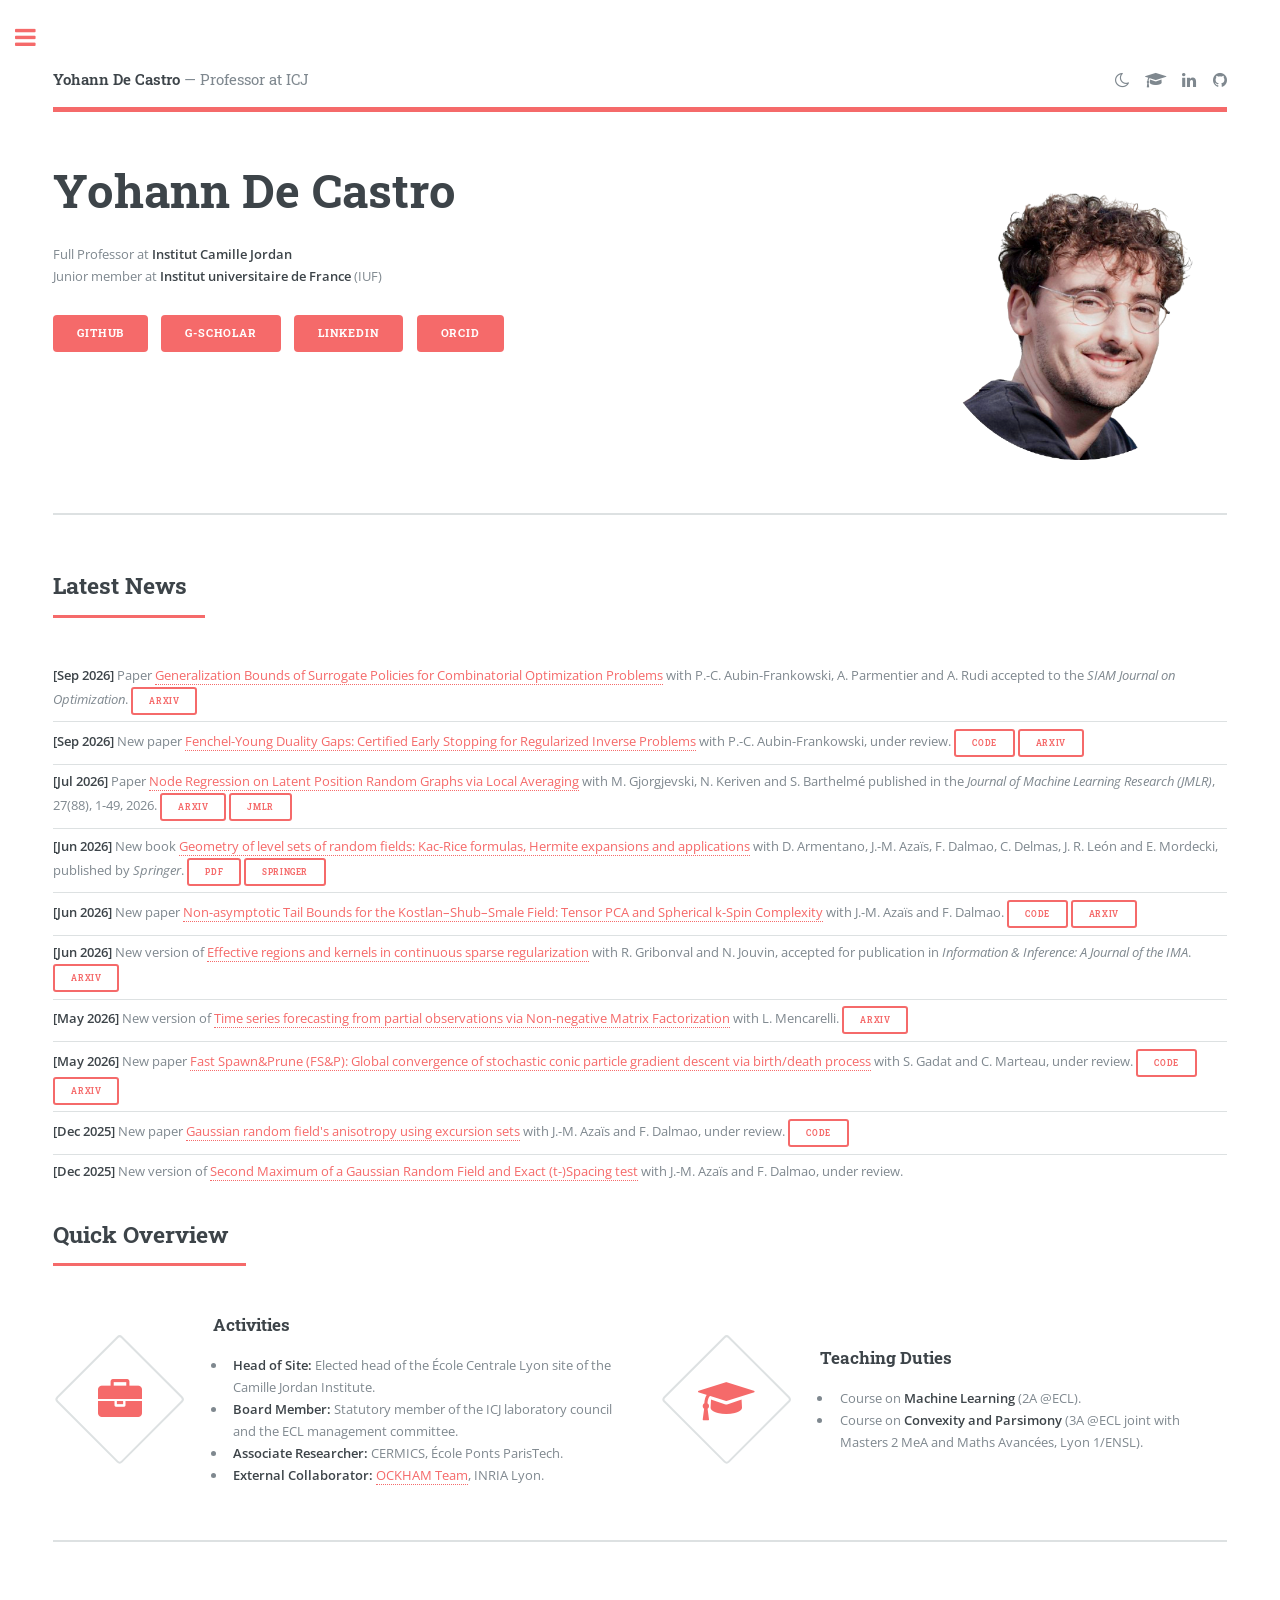
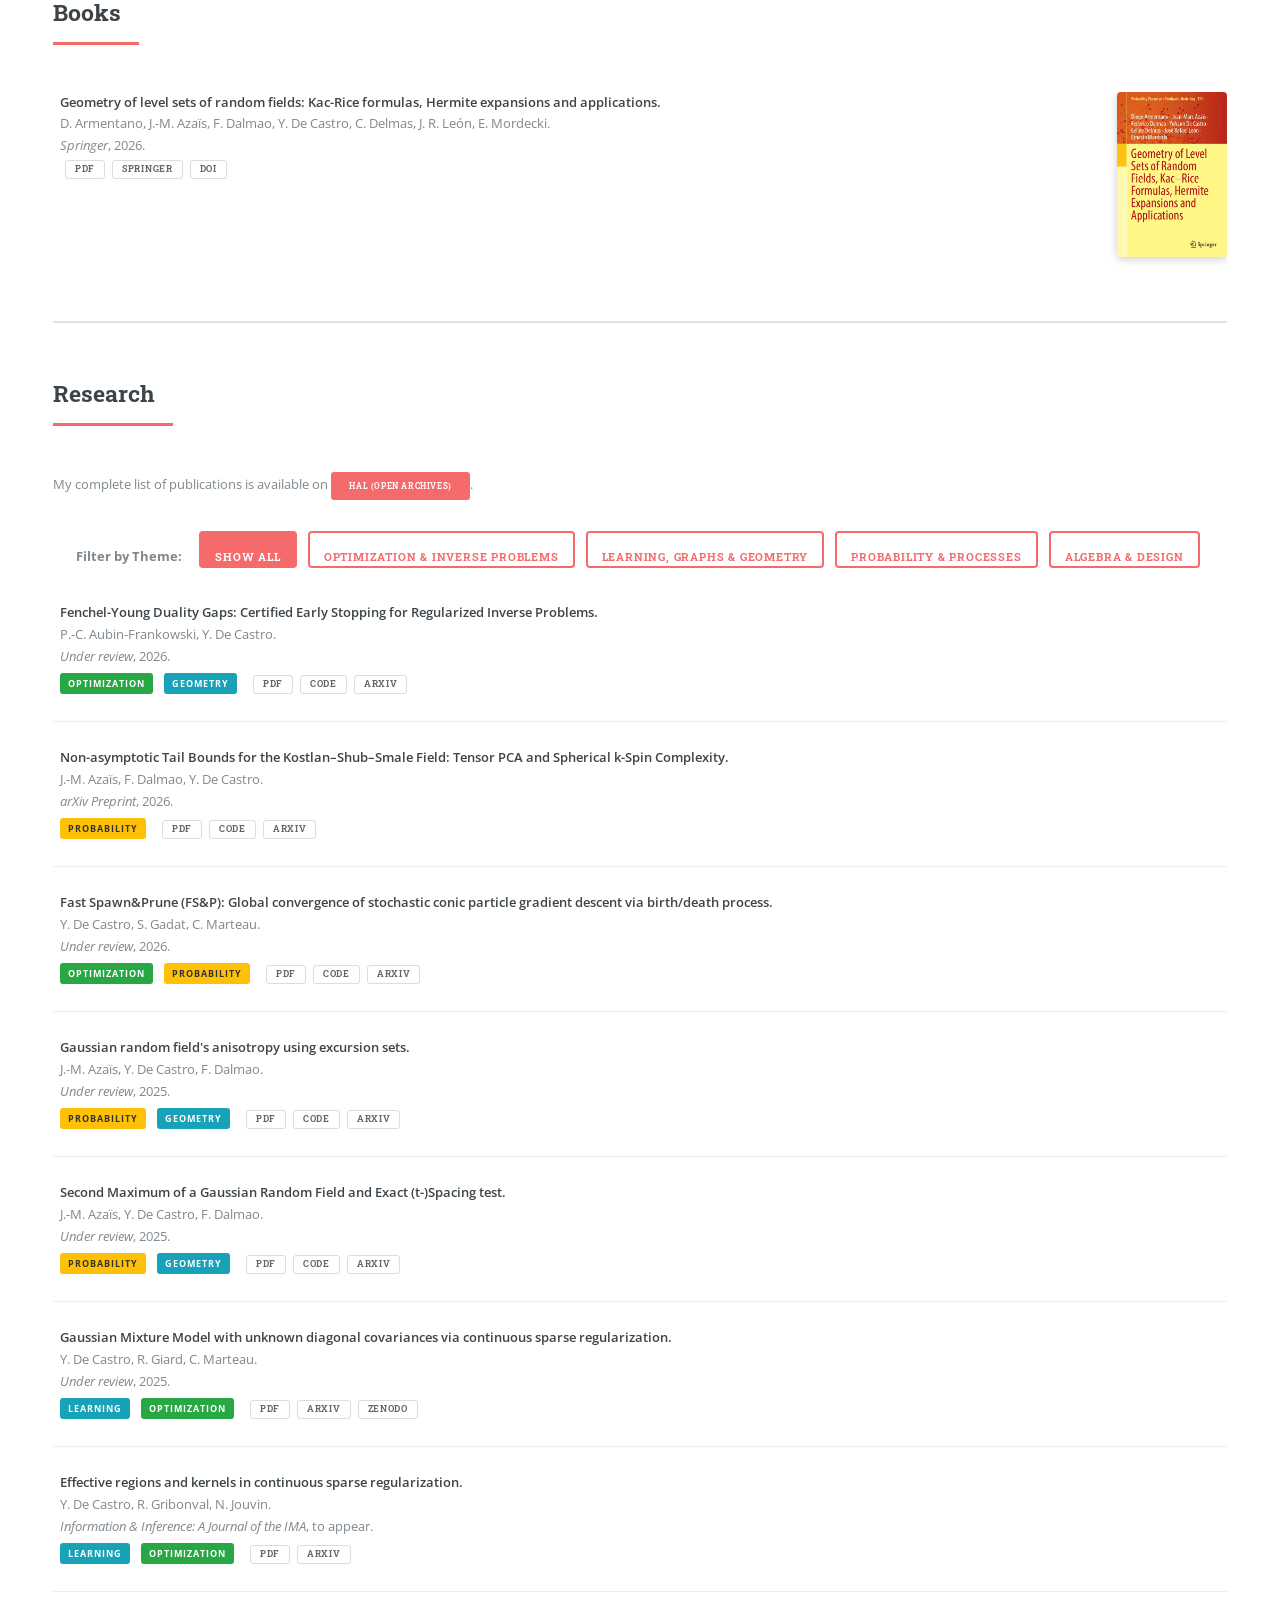
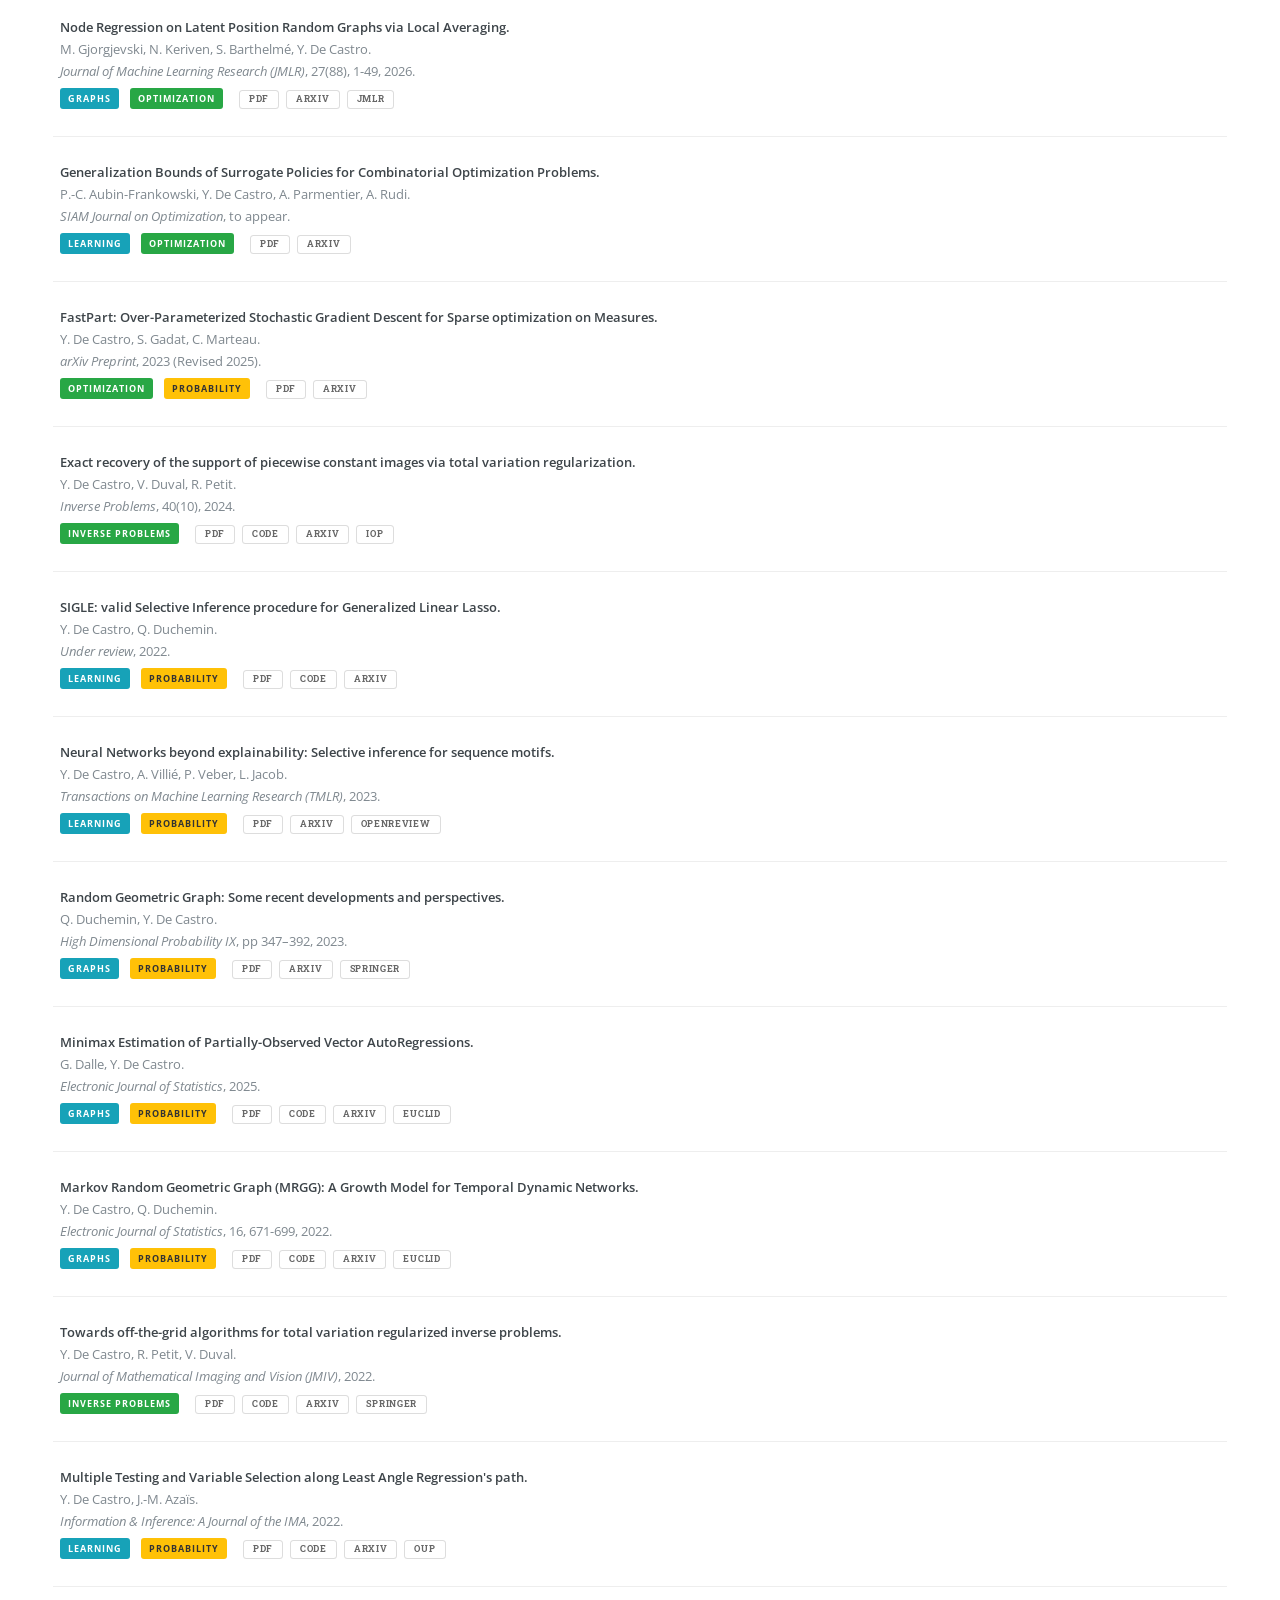
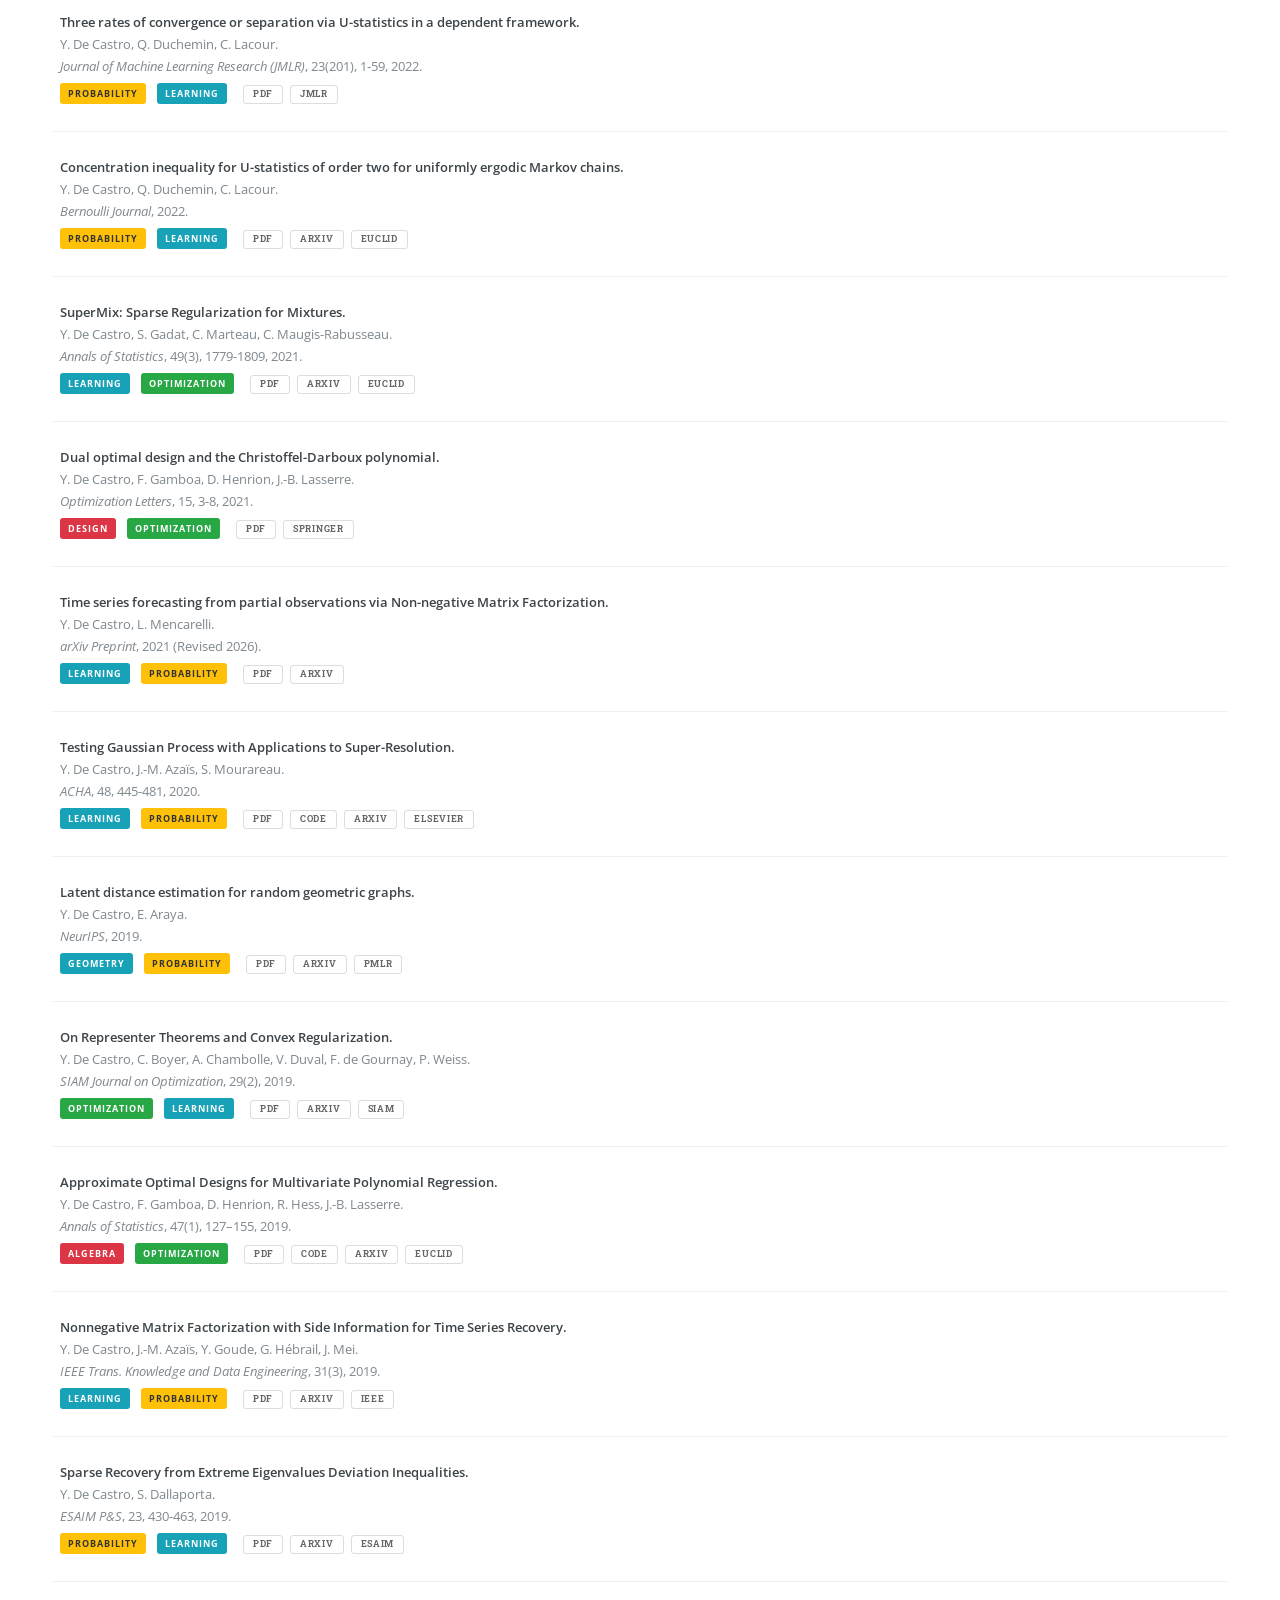
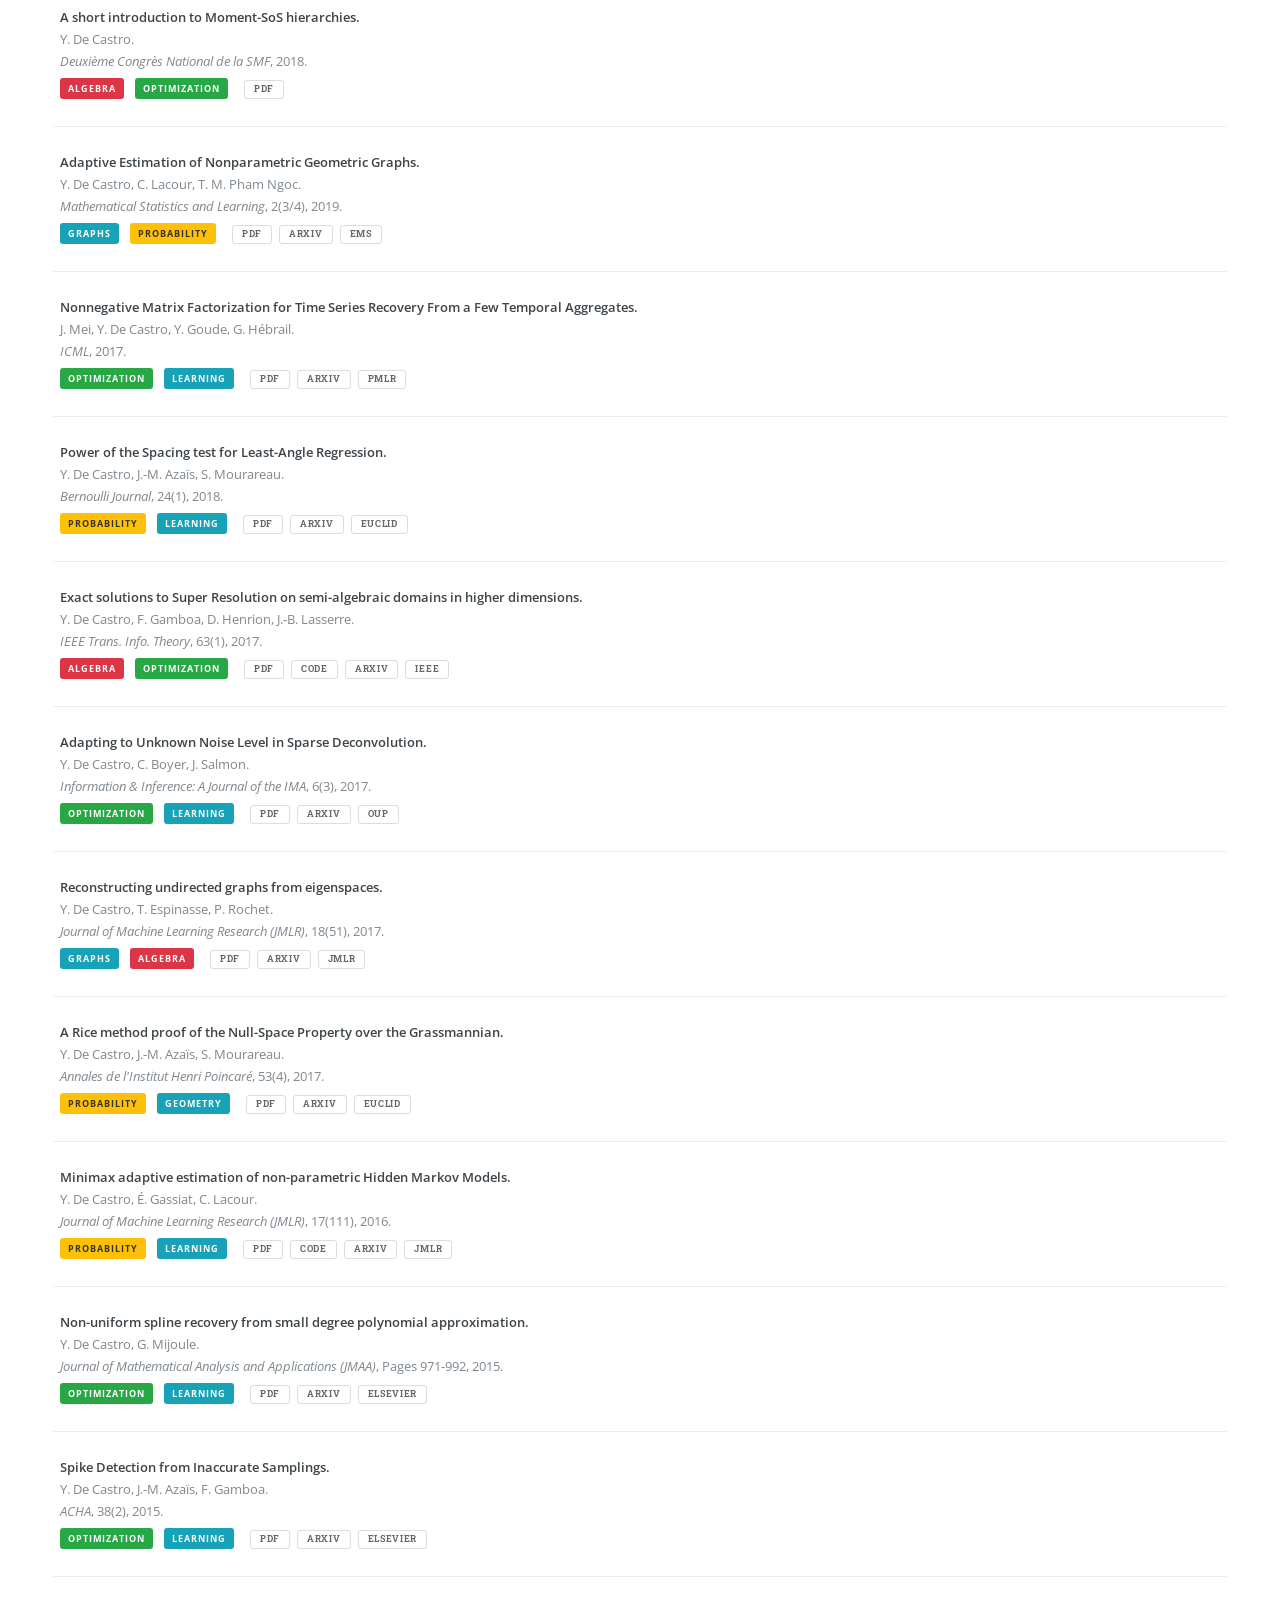
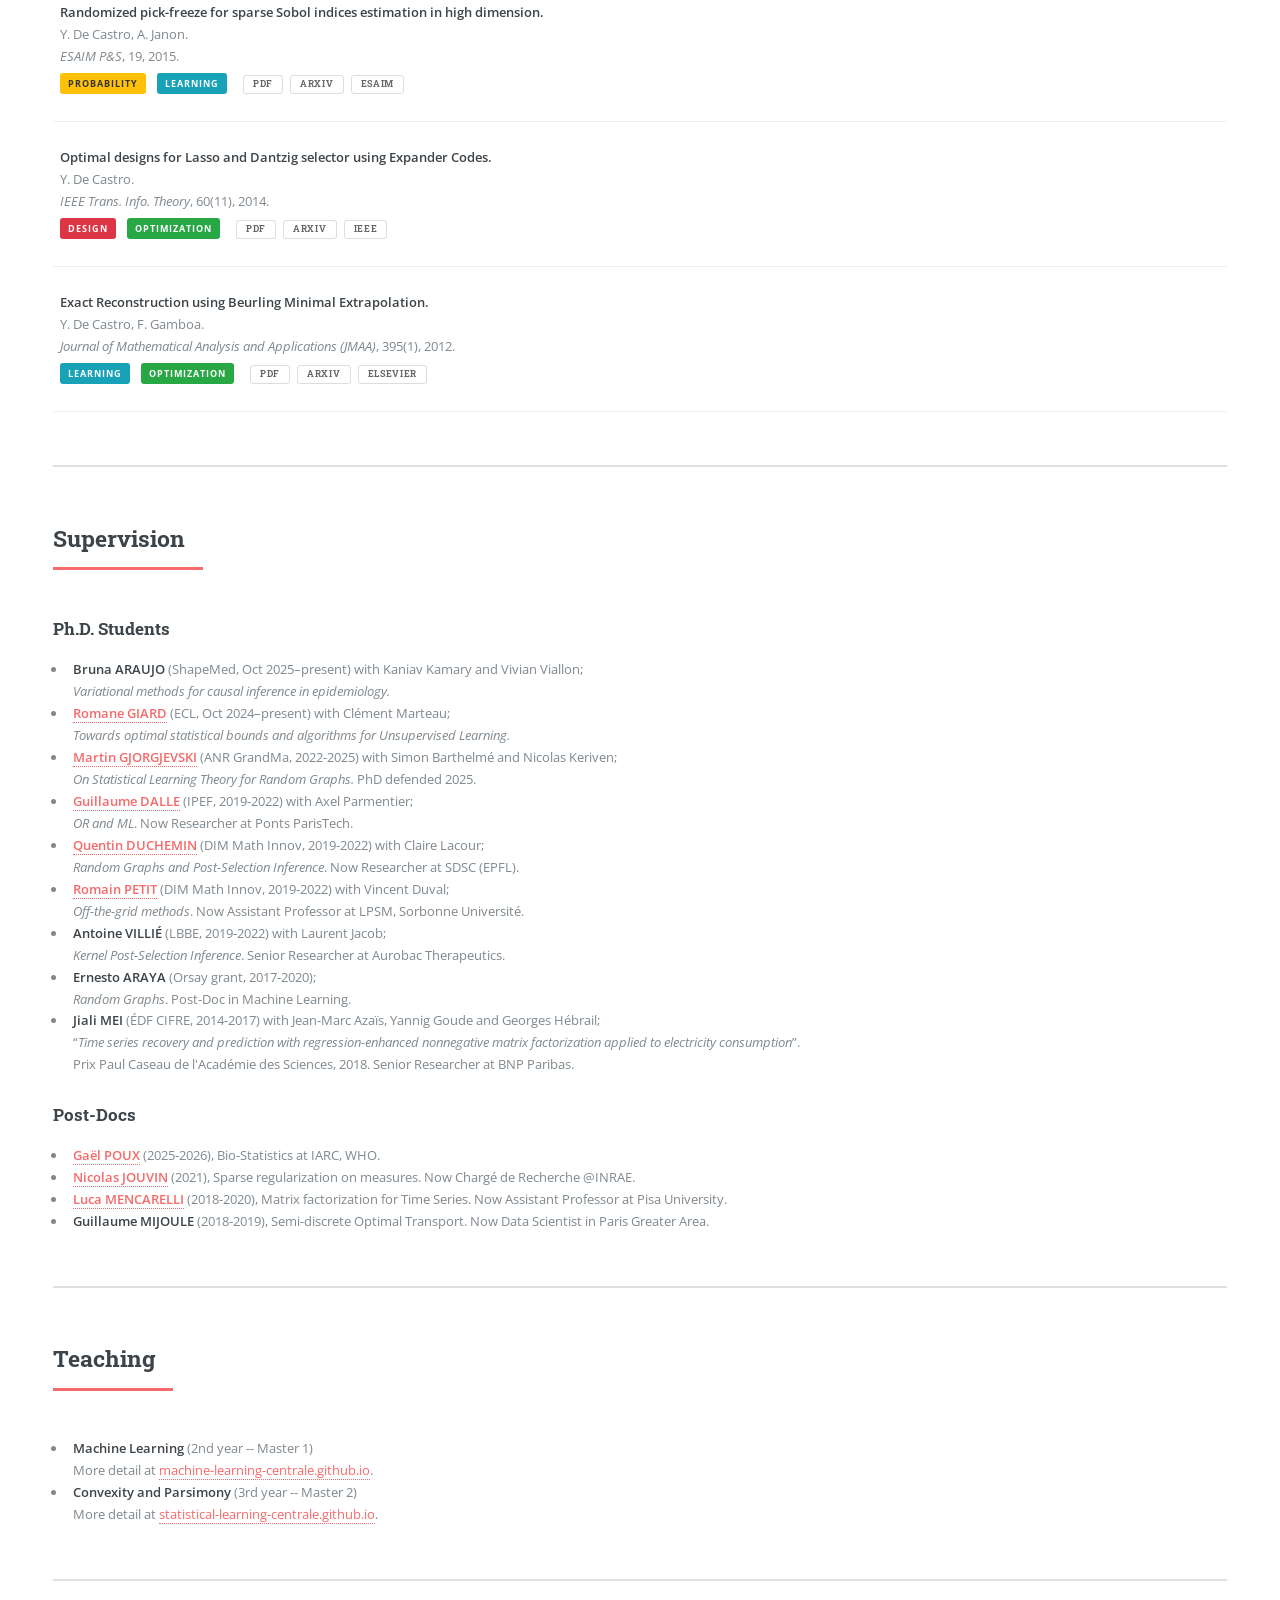
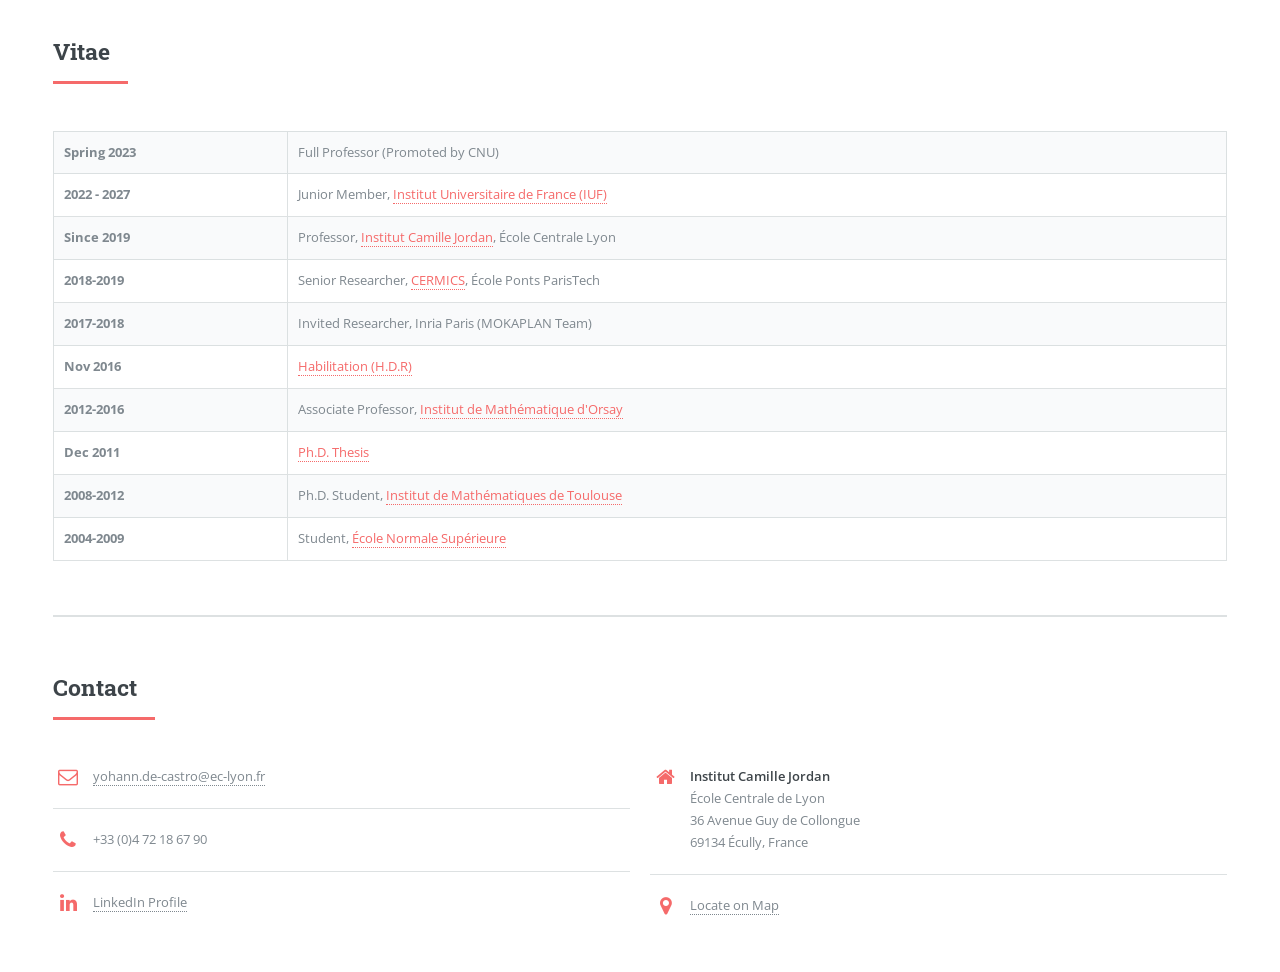
==== index.html @ e980d10b "Update index.html" ====
<!DOCTYPE HTML>
<html lang="en">
	<head>
		<title>Yohann De Castro — Professor at Institut Camille Jordan</title>
		<meta charset="utf-8" />
		<meta name="viewport" content="width=device-width, initial-scale=1" />
		<meta name="description" content="Professional homepage of Yohann De Castro, Full Professor at Institut Camille Jordan (École Centrale Lyon) and Junior Member of Institut Universitaire de France. Research in statistics, machine learning, optimization, and inverse problems." />
		<meta name="author" content="Yohann De Castro" />
		<link rel="canonical" href="https://ydecastro.github.io/" />
		<link rel="icon" href="images/bulle.png" type="image/png" />
		<link rel="apple-touch-icon" href="images/bulle.png" />
		<!-- Open Graph -->
		<meta property="og:type" content="website" />
		<meta property="og:title" content="Yohann De Castro — Professor at Institut Camille Jordan" />
		<meta property="og:description" content="Full Professor at Institut Camille Jordan (École Centrale Lyon); Junior Member of Institut Universitaire de France. Research in statistics, machine learning, optimization, and inverse problems." />
		<meta property="og:url" content="https://ydecastro.github.io/" />
		<meta property="og:image" content="https://ydecastro.github.io/images/bulle.png" />
		<!-- Twitter Card -->
		<meta name="twitter:card" content="summary" />
		<meta name="twitter:title" content="Yohann De Castro — Professor at Institut Camille Jordan" />
		<meta name="twitter:description" content="Full Professor at Institut Camille Jordan (École Centrale Lyon); Junior Member of Institut Universitaire de France. Research in statistics, machine learning, optimization, and inverse problems." />
		<meta name="twitter:image" content="https://ydecastro.github.io/images/bulle.png" />
		<link rel="preconnect" href="https://www.googletagmanager.com" />
		<link rel="dns-prefetch" href="//scholar.google.fr" />
		<link rel="stylesheet" href="assets/css/main.css" />
		<!-- JSON-LD structured data -->
		<script type="application/ld+json">
		{
			"@context": "https://schema.org",
			"@type": "Person",
			"name": "Yohann De Castro",
			"url": "https://ydecastro.github.io/",
			"image": "https://ydecastro.github.io/images/bulle.png",
			"email": "mailto:yohann.de-castro@ec-lyon.fr",
			"jobTitle": "Full Professor",
			"affiliation": [
				{"@type": "Organization", "name": "Institut Camille Jordan", "url": "https://math.univ-lyon1.fr/"},
				{"@type": "Organization", "name": "École Centrale Lyon"},
				{"@type": "Organization", "name": "Institut Universitaire de France", "url": "https://www.iufrance.fr/"}
			],
			"sameAs": [
				"https://scholar.google.fr/citations?user=3Rdlxg4AAAAJ",
				"https://www.linkedin.com/in/yohanndecastro/",
				"https://github.com/ydecastro",
				"https://orcid.org/0000-0002-9008-7474"
			]
		}
		</script>
		<!-- Google tag (gtag.js) -->
		<script async src="https://www.googletagmanager.com/gtag/js?id=G-CQN2SELGH6"></script>
		<script>
			window.dataLayer = window.dataLayer || [];
			function gtag(){dataLayer.push(arguments);}
			gtag('js', new Date());
			gtag('config', 'G-CQN2SELGH6');
		</script>
        <style>
            /* --- Accessibility: skip link --- */
            .skip-link {
                position: absolute;
                left: -9999px;
                top: 0;
                background: #f56a6a;
                color: #fff !important;
                padding: 8px 16px;
                z-index: 9999;
                text-decoration: none;
                border-radius: 0 0 4px 0;
            }
            .skip-link:focus { left: 0; }

            /* --- Custom Overrides --- */
            ul.contact li { margin-bottom: 1.5em; }
            .pub-item { margin-bottom: 0.5em; }
            .pub-item strong { color: #3d4449; }

            
            /* --- Filter Styles --- */
            .filter-container { text-align: center; margin-bottom: 30px; }
            .filter-label { font-weight: bold; margin-right: 10px; display: block; margin-bottom: 10px; }
            @media (min-width: 736px) { .filter-label { display: inline; margin-bottom: 0; } }
            
            .btn {
                background-color: transparent;
                border: 2px solid #f56a6a;
                color: #f56a6a !important;
                padding: 6px 14px;
                cursor: pointer;
                border-radius: 4px;
                font-size: 0.8em;
                margin: 4px;
                transition: all 0.3s ease;
                box-shadow: none !important;
            }
            .btn:hover { background-color: rgba(245, 106, 106, 0.1); }
            .btn.active { background-color: #f56a6a; color: white !important; }
            
            .filter-div { display: none; margin-bottom: 25px; border-bottom: 1px solid #eee; padding-bottom: 20px; }
            .show { display: block; }
            
            .tag {
                font-size: 0.7em;
                text-transform: uppercase;
                letter-spacing: 1px;
                padding: 3px 8px;
                border-radius: 3px;
                margin-right: 8px;
                color: white;
                font-weight: bold;
                display: inline-block;
                margin-top: 5px;
            }
            .tag-opt { background-color: #28a745; }
            .tag-geom { background-color: #17a2b8; }
            .tag-prob { background-color: #ffc107; color: #333; }
            .tag-alg { background-color: #dc3545; }
            
            .pub-item .button.small {
                margin-left: 5px;
                font-size: 0.7em;
                height: auto;
                line-height: 2em;
                padding: 0 10px;
                box-shadow: inset 0 0 0 1px #ddd;
                color: #666 !important;
            }
            .pub-item .button.small:hover {
                color: #f56a6a !important;
                box-shadow: inset 0 0 0 1px #f56a6a;
            }
            /* Action buttons display inline after tags, preserving source order */
            .pub-item .button.small + .button.small { margin-left: 4px; }

            /* --- Dark Mode Styles --- */
            body.dark-mode {
                background-color: #1f2226; /* Dark background */
                color: #c9c9c9;           /* Light text */
            }
            body.dark-mode #wrapper {
                background-color: #1f2226;
            }
            body.dark-mode #sidebar {
                background-color: #181a1d; /* Slightly darker sidebar */
                border-right: 1px solid #333;
            }
            body.dark-mode #sidebar .major h2 {
                color: #ffffff;
            }
            body.dark-mode h1, body.dark-mode h2, body.dark-mode h3, 
            body.dark-mode h4, body.dark-mode h5, body.dark-mode h6, 
            body.dark-mode strong, body.dark-mode b, 
            body.dark-mode .logo strong,
            body.dark-mode .pub-item strong {
                color: #ffffff;
            }
            body.dark-mode a {
                color: #f56a6a; /* Keep theme accent color */
            }
            body.dark-mode .logo {
                color: #c9c9c9;
            }
            body.dark-mode .box, body.dark-mode .button {
                border-color: #444;
                color: #c9c9c9 !important;
            }
            body.dark-mode .button.primary {
                color: #ffffff !important;
            }
            body.dark-mode .pub-item .button.small {
                box-shadow: inset 0 0 0 1px #555;
                color: #aaa !important;
            }
            body.dark-mode .pub-item .button.small:hover {
                color: #f56a6a !important;
                box-shadow: inset 0 0 0 1px #f56a6a;
            }
            body.dark-mode .filter-div {
                border-bottom: 1px solid #333;
            }
            body.dark-mode table tbody tr {
                border-color: #333;
            }
            body.dark-mode table th {
                color: #ffffff;
            }
            body.dark-mode input, body.dark-mode select, body.dark-mode textarea {
                background-color: #2a2e33;
                border-color: #444;
                color: #ffffff;
            }
            /* Dark mode specific hover fix for menu */
            body.dark-mode #menu ul li a:hover {
                color: #f56a6a;
            }
        </style>
	</head>
	<body class="is-preload">

		<a class="skip-link" href="#main">Skip to main content</a>

		<div id="wrapper">

				<div id="main">
						<div class="inner">

							<header id="header">
									<a href="index.html" class="logo"><strong>Yohann De Castro</strong> — Professor at ICJ</a>
									<ul class="icons">
                                        <li>
                                            <a href="#" role="button" class="icon fa-moon-o" id="theme-toggle" onclick="toggleTheme(); return false;" aria-label="Toggle Dark Mode" aria-pressed="false" title="Toggle Dark Mode">
                                                <span class="label">Dark Mode</span>
                                            </a>
                                        </li>
                                        <li><a href="https://scholar.google.fr/citations?user=3Rdlxg4AAAAJ" class="icon fa-graduation-cap" target="_blank" rel="noopener"><span class="label">Google Scholar</span></a></li>
										<li><a href="https://www.linkedin.com/in/yohanndecastro/" class="icon fa-linkedin" target="_blank" rel="noopener"><span class="label">Linkedin</span></a></li>
										<li><a href="https://github.com/ydecastro" class="icon fa-github" target="_blank" rel="noopener"><span class="label">Github</span></a></li>
									</ul>
								</header>

							<section id="banner">
									<div class="content">
										<header>
											<h1>Yohann De Castro</h1>
										</header>
										<p>	Full Professor at <b>Institut Camille Jordan</b>
											<br>
											Junior member at <b>Institut universitaire de France</b> (IUF)
										</p>
										<ul class="actions">
											<li><a href="https://github.com/ydecastro" class="button primary" target="_blank" rel="noopener">GitHub</a></li>
											<li><a href="https://scholar.google.fr/citations?user=3Rdlxg4AAAAJ" class="button primary" target="_blank" rel="noopener">G-Scholar</a></li>
											<li><a href="https://www.linkedin.com/in/yohanndecastro/" class="button primary" target="_blank" rel="noopener">LinkedIn</a></li>
											<li><a href="https://orcid.org/0000-0002-9008-7474" class="button primary" target="_blank" rel="noopener">Orcid</a></li>
										</ul>
									</div>
									<div class="image">
										<img src="images/bulle.png" alt="" />
									</div>
								</section>

                                <section>
									<header class="major">
										<h2>Latest News</h2>
									</header>
									<div class="content">
                                        <ul class="alt">
                                            <li>
                                                <strong>[Sep 2026]</strong> Paper <a href="research/paper41.pdf">Generalization Bounds of Surrogate Policies for Combinatorial Optimization Problems</a> with P.-C. Aubin-Frankowski, A. Parmentier and A. Rudi accepted to the <em>SIAM Journal on Optimization</em>. <a href="https://arxiv.org/abs/2407.17200" class="button small" target="_blank" rel="noopener">arXiv</a>
                                            </li>
                                            <li>
                                                <strong>[Sep 2026]</strong> New paper <a href="research/paper48.pdf">Fenchel-Young Duality Gaps: Certified Early Stopping for Regularized Inverse Problems</a> with P.-C. Aubin-Frankowski, under review. <a href="https://github.com/ydecastro/fenchel-young-gaps" class="button small" target="_blank" rel="noopener">Code</a> <a href="https://arxiv.org/abs/2609.17629" class="button small" target="_blank" rel="noopener">arXiv</a>
                                            </li>
                                            <li>
                                                <strong>[Jul 2026]</strong> Paper <a href="research/paper42.pdf">Node Regression on Latent Position Random Graphs via Local Averaging</a> with M. Gjorgjevski, N. Keriven and S. Barthelmé published in the <em>Journal of Machine Learning Research (JMLR)</em>, 27(88), 1-49, 2026. <a href="https://arxiv.org/abs/2410.21987" class="button small" target="_blank" rel="noopener">arXiv</a> <a href="https://www.jmlr.org/papers/v27/24-1819.html" class="button small" target="_blank" rel="noopener">JMLR</a>
                                            </li>
                                            <li>
                                                <strong>[Jun 2026]</strong> New book <a href="research/book1.pdf">Geometry of level sets of random fields: Kac-Rice formulas, Hermite expansions and applications</a> with D. Armentano, J.-M. Azaïs, F. Dalmao, C. Delmas, J. R. León and E. Mordecki, published by <em>Springer</em>. <a href="research/book1.pdf" class="button small">PDF</a> <a href="https://link.springer.com/book/9783032291431" class="button small" target="_blank" rel="noopener">Springer</a>
                                            </li>
                                            <li>
                                                <strong>[Jun 2026]</strong> New paper <a href="research/paper47.pdf">Non-asymptotic Tail Bounds for the Kostlan–Shub–Smale Field: Tensor PCA and Spherical k-Spin Complexity</a> with J.-M. Azaïs and F. Dalmao. <a href="https://github.com/ydecastro/TENSOR-KSS" class="button small" target="_blank" rel="noopener">Code</a> <a href="https://arxiv.org/abs/2606.17665" class="button small" target="_blank" rel="noopener">arXiv</a>
                                            </li>
                                            <li>
                                                <strong>[Jun 2026]</strong> New version of <a href="research/paper44.pdf">Effective regions and kernels in continuous sparse regularization</a> with R. Gribonval and N. Jouvin, accepted for publication in <em>Information &amp; Inference: A Journal of the IMA</em>. <a href="https://arxiv.org/abs/2507.08444" class="button small" target="_blank" rel="noopener">arXiv</a>
                                            </li>
                                            <li>
                                                <strong>[May 2026]</strong> New version of <a href="research/paper31.pdf">Time series forecasting from partial observations via Non-negative Matrix Factorization</a> with L. Mencarelli. <a href="https://arxiv.org/abs/2102.05314" class="button small" target="_blank" rel="noopener">arXiv</a>
                                            </li>
                                            <li>
                                                <strong>[May 2026]</strong> New paper <a href="research/paper46.pdf">Fast Spawn&amp;Prune (FS&amp;P): Global convergence of stochastic conic particle gradient descent via birth/death process</a> with S. Gadat and C. Marteau, under review. <a href="https://github.com/ydecastro/Fast-Spawn-Prune" class="button small" target="_blank" rel="noopener">Code</a> <a href="https://arxiv.org/abs/2605.19784" class="button small" target="_blank" rel="noopener">arXiv</a>
                                            </li>
                                            <li>
                                                <strong>[Dec 2025]</strong> New paper <a href="research/paper45.pdf">Gaussian random field's anisotropy using excursion sets</a> with J.-M. Azaïs and F. Dalmao, under review. <a href="https://github.com/ydecastro/COMETE-Contour-method-Gaussian-Random-Fields/" class="button small" target="_blank" rel="noopener">Code</a>
                                            </li>
                                            <li>
                                                <strong>[Dec 2025]</strong> New version of <a href="research/paper40.pdf">Second Maximum of a Gaussian Random Field and Exact (t-)Spacing test</a> with J.-M. Azaïs and F. Dalmao, under review.
                                            </li>
                                        </ul>
									</div>

									<header class="major">
										<h2>Quick Overview</h2>
									</header>
									<div class="features">
										<article>
											<span class="icon fa-briefcase"></span>
											<div class="content">
												<h3>Activities</h3>
												<ul style="margin-bottom: 0;">
													<li><strong>Head of Site:</strong> Elected head of the École Centrale Lyon site of the Camille Jordan Institute.</li>
                                                    <li><strong>Board Member:</strong> Statutory member of the ICJ laboratory council and the ECL management committee.</li>
													<li><strong>Associate Researcher:</strong> CERMICS, École Ponts ParisTech.</li>
													<li><strong>External Collaborator:</strong> <a href="https://team.inria.fr/ockham/team-members/" target="_blank" rel="noopener">OCKHAM Team</a>, INRIA Lyon.</li>
												</ul>
											</div>
										</article>
										<article>
											<span class="icon fa-graduation-cap"></span>
											<div class="content">
												<h3>Teaching Duties</h3>
												<ul style="margin-bottom: 0;">
													<li>Course on <strong>Machine Learning</strong> (2A @ECL).</li>
													<li>Course on <strong>Convexity and Parsimony</strong> (3A @ECL joint with Masters 2 MeA and Maths Avancées, Lyon 1/ENSL).</li>
												</ul>
											</div>
										</article>
									</div>
								</section>

                            <section id="books-section">
                                <header class="major">
                                    <h2 id="books">Books</h2>
                                </header>

                                <ul class="pub-list" style="list-style: none; padding-left: 0;">
                                    <li>
                                        <div class="pub-item" style="overflow: auto;">
                                            <a href="https://link.springer.com/book/9783032291431" target="_blank" rel="noopener"><img src="research/978-3-032-29143-1.webp" alt="Cover of Geometry of level sets of random fields" style="float: right; width: 110px; margin: 0 0 10px 20px; border-radius: 4px; box-shadow: 0 2px 8px rgba(0,0,0,0.2);" /></a>
                                            <strong>Geometry of level sets of random fields: Kac-Rice formulas, Hermite expansions and applications.</strong><br>
                                            D. Armentano, J.-M. Azaïs, F. Dalmao, Y. De Castro, C. Delmas, J. R. León, E. Mordecki.<br>
                                            <em>Springer</em>, 2026.<br>
                                            <a href="research/book1.pdf" class="button small">PDF</a>
                                            <a href="https://link.springer.com/book/9783032291431" class="button small" target="_blank" rel="noopener">Springer</a>
                                            <a href="https://doi.org/10.1007/978-3-032-29143-1" class="button small" target="_blank" rel="noopener">DOI</a>
                                        </div>
                                    </li>
                                </ul>
                            </section>

                            <section id="publications-section">
                                <header class="major">
                                    <h2 id="publications">Research</h2>
                                </header>

                                <p>
                                    My complete list of publications is available on
                                    <a href="https://haltools.archives-ouvertes.fr/Public/afficheRequetePubli.php?auteur_exp=yohann%2C+de+castro&amp;typdoc=(%27ART%27,%27COMM%27,%27POSTER%27,%27OUV%27,%27COUV%27,%27DOUV%27,%27PATENT%27,%27HDR%27)&amp;CB_auteur=oui&amp;CB_titre=oui&amp;CB_article=oui&amp;CB_typdoc=oui&amp;CB_vignette=oui&amp;langue=Anglais&amp;tri_exp=typdoc&amp;tri_exp2=annee_publi&amp;tri_exp3=date_publi&amp;ordre_aff=TA&amp;Fen=Aff&amp;css=../css/VisuOmbreVignettes.css" class="button primary small" target="_blank" rel="noopener">HAL (Open Archives)</a>.
                                </p>

                                <div class="filter-container">
                                    <span class="filter-label">Filter by Theme:</span>
                                    <button class="btn active" onclick="filterSelection('all')">Show All</button>
                                    <button class="btn" onclick="filterSelection('opt')">Optimization &amp; Inverse Problems</button>
                                    <button class="btn" onclick="filterSelection('geom')">Learning, Graphs &amp; Geometry</button>
                                    <button class="btn" onclick="filterSelection('prob')">Probability &amp; Processes</button>
                                    <button class="btn" onclick="filterSelection('alg')">Algebra &amp; Design</button>
                                </div>

                                <ul class="pub-list" style="list-style: none; padding-left: 0;">

                                    <li class="filter-div opt geom">
                                        <div class="pub-item">
                                            <strong>Fenchel-Young Duality Gaps: Certified Early Stopping for Regularized Inverse Problems.</strong><br>
                                            P.-C. Aubin-Frankowski, Y. De Castro.<br>
                                            <em>Under review</em>, 2026.<br>
                                            <span class="tag tag-opt">Optimization</span>
                                            <span class="tag tag-geom">Geometry</span>
                                            <a href="research/paper48.pdf" class="button small">PDF</a>
                                            <a href="https://github.com/ydecastro/fenchel-young-gaps" class="button small" target="_blank" rel="noopener">Code</a>
                                            <a href="https://arxiv.org/abs/2609.17629" class="button small" target="_blank" rel="noopener">arXiv</a>
                                        </div>
                                    </li>

                                    <li class="filter-div prob">
                                        <div class="pub-item">
                                            <strong>Non-asymptotic Tail Bounds for the Kostlan–Shub–Smale Field: Tensor PCA and Spherical k-Spin Complexity.</strong><br>
                                            J.-M. Azaïs, F. Dalmao, Y. De Castro.<br>
                                            <em>arXiv Preprint</em>, 2026.<br>
                                            <span class="tag tag-prob">Probability</span>
                                            <a href="research/paper47.pdf" class="button small">PDF</a>
                                            <a href="https://github.com/ydecastro/TENSOR-KSS" class="button small" target="_blank" rel="noopener">Code</a>
                                            <a href="https://arxiv.org/abs/2606.17665" class="button small" target="_blank" rel="noopener">arXiv</a>
                                        </div>
                                    </li>

                                    <li class="filter-div opt prob">
                                        <div class="pub-item">
                                            <strong>Fast Spawn&amp;Prune (FS&amp;P): Global convergence of stochastic conic particle gradient descent via birth/death process.</strong><br>
                                            Y. De Castro, S. Gadat, C. Marteau.<br>
                                            <em>Under review</em>, 2026.<br>
                                            <span class="tag tag-opt">Optimization</span>
                                            <span class="tag tag-prob">Probability</span>
                                            <a href="research/paper46.pdf" class="button small">PDF</a>
                                            <a href="https://github.com/ydecastro/Fast-Spawn-Prune" class="button small" target="_blank" rel="noopener">Code</a>
                                            <a href="https://arxiv.org/abs/2605.19784" class="button small" target="_blank" rel="noopener">arXiv</a>
                                        </div>
                                    </li>

                                    <li class="filter-div prob geom">
                                        <div class="pub-item">
                                            <strong>Gaussian random field's anisotropy using excursion sets.</strong><br>
                                            J.-M. Azaïs, Y. De Castro, F. Dalmao.<br>
                                            <em>Under review</em>, 2025.<br>
                                            <span class="tag tag-prob">Probability</span>
                                            <span class="tag tag-geom">Geometry</span>
                                            <a href="research/paper45.pdf" class="button small">PDF</a>
                                            <a href="https://github.com/ydecastro/COMETE-Contour-method-Gaussian-Random-Fields/" class="button small" target="_blank" rel="noopener">Code</a>
                                            <a href="https://arxiv.org/abs/2512.11085" class="button small" target="_blank" rel="noopener">arXiv</a>
                                        </div>
                                    </li>

                                    <li class="filter-div prob geom">
                                        <div class="pub-item">
                                            <strong>Second Maximum of a Gaussian Random Field and Exact (t-)Spacing test.</strong><br>
                                            J.-M. Azaïs, Y. De Castro, F. Dalmao.<br>
                                            <em>Under review</em>, 2025.<br>
                                            <span class="tag tag-prob">Probability</span>
                                            <span class="tag tag-geom">Geometry</span>
                                            <a href="research/paper40.pdf" class="button small">PDF</a>
                                            <a href="https://github.com/ydecastro/tensor-spacing" class="button small" target="_blank" rel="noopener">Code</a>
                                            <a href="https://arxiv.org/abs/2406.18397" class="button small" target="_blank" rel="noopener">arXiv</a>
                                        </div>
                                    </li>

                                    <li class="filter-div geom opt">
                                        <div class="pub-item">
                                            <strong>Gaussian Mixture Model with unknown diagonal covariances via continuous sparse regularization.</strong><br>
                                            Y. De Castro, R. Giard, C. Marteau.<br>
                                            <em>Under review</em>, 2025.<br>
                                            <span class="tag tag-geom">Learning</span>
                                            <span class="tag tag-opt">Optimization</span>
                                            <a href="research/paper43.pdf" class="button small">PDF</a>
                                            <a href="https://arxiv.org/abs/2509.12889" class="button small" target="_blank" rel="noopener">arXiv</a>
                                            <a href="https://doi.org/10.5281/zenodo.16942355" class="button small" target="_blank" rel="noopener">Zenodo</a>
                                        </div>
                                    </li>

                                    <li class="filter-div geom opt">
                                        <div class="pub-item">
                                            <strong>Effective regions and kernels in continuous sparse regularization.</strong><br>
                                            Y. De Castro, R. Gribonval, N. Jouvin.<br>
                                            <em>Information &amp; Inference: A Journal of the IMA</em>, to appear.<br>
                                            <span class="tag tag-geom">Learning</span>
                                            <span class="tag tag-opt">Optimization</span>
                                            <a href="research/paper44.pdf" class="button small">PDF</a>
                                            <a href="https://arxiv.org/abs/2507.08444" class="button small" target="_blank" rel="noopener">arXiv</a>
                                        </div>
                                    </li>

                                    <li class="filter-div geom opt">
                                        <div class="pub-item">
                                            <strong>Node Regression on Latent Position Random Graphs via Local Averaging.</strong><br>
                                            M. Gjorgjevski, N. Keriven, S. Barthelmé, Y. De Castro.<br>
                                            <em>Journal of Machine Learning Research (JMLR)</em>, 27(88), 1-49, 2026.<br>
                                            <span class="tag tag-geom">Graphs</span>
                                            <span class="tag tag-opt">Optimization</span>
                                            <a href="research/paper42.pdf" class="button small">PDF</a>
                                            <a href="https://arxiv.org/abs/2410.21987" class="button small" target="_blank" rel="noopener">arXiv</a>
                                            <a href="https://www.jmlr.org/papers/v27/24-1819.html" class="button small" target="_blank" rel="noopener">JMLR</a>
                                        </div>
                                    </li>

                                    <li class="filter-div geom opt">
                                        <div class="pub-item">
                                            <strong>Generalization Bounds of Surrogate Policies for Combinatorial Optimization Problems.</strong><br>
                                            P.-C. Aubin-Frankowski, Y. De Castro, A. Parmentier, A. Rudi.<br>
                                            <em>SIAM Journal on Optimization</em>, to appear.<br>
                                            <span class="tag tag-geom">Learning</span>
                                            <span class="tag tag-opt">Optimization</span>
                                            <a href="research/paper41.pdf" class="button small">PDF</a>
                                            <a href="https://arxiv.org/abs/2407.17200" class="button small" target="_blank" rel="noopener">arXiv</a>
                                        </div>
                                    </li>

                                    <li class="filter-div opt prob">
                                        <div class="pub-item">
                                            <strong>FastPart: Over-Parameterized Stochastic Gradient Descent for Sparse optimization on Measures.</strong><br>
                                            Y. De Castro, S. Gadat, C. Marteau.<br>
                                            <em>arXiv Preprint</em>, 2023 (Revised 2025).<br>
                                            <span class="tag tag-opt">Optimization</span>
                                            <span class="tag tag-prob">Probability</span>
                                            <a href="research/paper39.pdf" class="button small">PDF</a>
                                            <a href="https://arxiv.org/abs/2312.05993" class="button small" target="_blank" rel="noopener">arXiv</a>
                                        </div>
                                    </li>

                                    <li class="filter-div opt">
                                        <div class="pub-item">
                                            <strong>Exact recovery of the support of piecewise constant images via total variation regularization.</strong><br>
                                            Y. De Castro, V. Duval, R. Petit.<br>
                                            <em>Inverse Problems</em>, 40(10), 2024.<br>
                                            <span class="tag tag-opt">Inverse Problems</span>
                                            <a href="research/paper38.pdf" class="button small">PDF</a>
                                            <a href="https://github.com/rpetit/2023-support-recovery-tv" class="button small" target="_blank" rel="noopener">Code</a>
                                            <a href="https://arxiv.org/abs/2307.03709" class="button small" target="_blank" rel="noopener">arXiv</a>
                                            <a href="https://doi.org/10.1088/1361-6420/ad75b1" class="button small" target="_blank" rel="noopener">IOP</a>
                                        </div>
                                    </li>

                                    <li class="filter-div geom prob">
                                        <div class="pub-item">
                                            <strong>SIGLE: valid Selective Inference procedure for Generalized Linear Lasso.</strong><br>
                                            Y. De Castro, Q. Duchemin.<br>
                                            <em>Under review</em>, 2022.<br>
                                            <span class="tag tag-geom">Learning</span>
                                            <span class="tag tag-prob">Probability</span>
                                            <a href="research/paper36.pdf" class="button small">PDF</a>
                                            <a href="https://github.com/quentin-duchemin/SIGLE" class="button small" target="_blank" rel="noopener">Code</a>
                                            <a href="https://arxiv.org/abs/2203.15348" class="button small" target="_blank" rel="noopener">arXiv</a>
                                        </div>
                                    </li>

                                    <li class="filter-div geom prob">
                                        <div class="pub-item">
                                            <strong>Neural Networks beyond explainability: Selective inference for sequence motifs.</strong><br>
                                            Y. De Castro, A. Villié, P. Veber, L. Jacob.<br>
                                            <em>Transactions on Machine Learning Research (TMLR)</em>, 2023.<br>
                                            <span class="tag tag-geom">Learning</span>
                                            <span class="tag tag-prob">Probability</span>
                                            <a href="research/paper37.pdf" class="button small">PDF</a>
                                            <a href="https://arxiv.org/abs/2212.12542" class="button small" target="_blank" rel="noopener">arXiv</a>
                                            <a href="https://openreview.net/forum?id=nddEHTSnqg" class="button small" target="_blank" rel="noopener">OpenReview</a>
                                        </div>
                                    </li>

                                    <li class="filter-div geom prob">
                                        <div class="pub-item">
                                            <strong>Random Geometric Graph: Some recent developments and perspectives.</strong><br>
                                            Q. Duchemin, Y. De Castro.<br>
                                            <em>High Dimensional Probability IX</em>, pp 347–392, 2023.<br>
                                            <span class="tag tag-geom">Graphs</span>
                                            <span class="tag tag-prob">Probability</span>
                                            <a href="research/paper33.pdf" class="button small">PDF</a>
                                            <a href="https://arxiv.org/abs/2203.15351" class="button small" target="_blank" rel="noopener">arXiv</a>
                                            <a href="https://doi.org/10.1007/978-3-031-26979-0_14" class="button small" target="_blank" rel="noopener">Springer</a>
                                        </div>
                                    </li>

                                    <li class="filter-div geom prob">
                                        <div class="pub-item">
                                            <strong>Minimax Estimation of Partially-Observed Vector AutoRegressions.</strong><br>
                                            G. Dalle, Y. De Castro.<br>
                                            <em>Electronic Journal of Statistics</em>, 2025.<br>
                                            <span class="tag tag-geom">Graphs</span>
                                            <span class="tag tag-prob">Probability</span>
                                            <a href="research/paper34.pdf" class="button small">PDF</a>
                                            <a href="https://github.com/gdalle/POVAR2.jl" class="button small" target="_blank" rel="noopener">Code</a>
                                            <a href="https://arxiv.org/abs/2106.09327" class="button small" target="_blank" rel="noopener">arXiv</a>
                                            <a href="https://doi.org/10.1214/25-ejs2387" class="button small" target="_blank" rel="noopener">Euclid</a>
                                        </div>
                                    </li>

                                    <li class="filter-div geom prob">
                                        <div class="pub-item">
                                            <strong>Markov Random Geometric Graph (MRGG): A Growth Model for Temporal Dynamic Networks.</strong><br>
                                            Y. De Castro, Q. Duchemin.<br>
                                            <em>Electronic Journal of Statistics</em>, 16, 671-699, 2022.<br>
                                            <span class="tag tag-geom">Graphs</span>
                                            <span class="tag tag-prob">Probability</span>
                                            <a href="research/paper28.pdf" class="button small">PDF</a>
                                            <a href="https://github.com/quentin-duchemin/Markovian-random-geometric-graph#readme" class="button small" target="_blank" rel="noopener">Code</a>
                                            <a href="https://arxiv.org/abs/2006.07001" class="button small" target="_blank" rel="noopener">arXiv</a>
                                            <a href="https://doi.org/10.1214/21-ejs1969" class="button small" target="_blank" rel="noopener">Euclid</a>
                                        </div>
                                    </li>

                                    <li class="filter-div opt">
                                        <div class="pub-item">
                                            <strong>Towards off-the-grid algorithms for total variation regularized inverse problems.</strong><br>
                                            Y. De Castro, R. Petit, V. Duval.<br>
                                            <em>Journal of Mathematical Imaging and Vision (JMIV)</em>, 2022.<br>
                                            <span class="tag tag-opt">Inverse Problems</span>
                                            <a href="research/paper32.pdf" class="button small">PDF</a>
                                            <a href="https://github.com/rpetit/tvsfw" class="button small" target="_blank" rel="noopener">Code</a>
                                            <a href="https://arxiv.org/abs/2104.06706" class="button small" target="_blank" rel="noopener">arXiv</a>
                                            <a href="https://doi.org/10.1007/s10851-022-01115-w" class="button small" target="_blank" rel="noopener">Springer</a>
                                        </div>
                                    </li>

                                    <li class="filter-div geom prob">
                                        <div class="pub-item">
                                            <strong>Multiple Testing and Variable Selection along Least Angle Regression's path.</strong><br>
                                            Y. De Castro, J.-M. Azaïs.<br>
                                            <em>Information &amp; Inference: A Journal of the IMA</em>, 2022.<br>
                                            <span class="tag tag-geom">Learning</span>
                                            <span class="tag tag-prob">Probability</span>
                                            <a href="research/paper25.pdf" class="button small">PDF</a>
                                            <a href="https://ydecastro.github.io/lar_testing/" class="button small" target="_blank" rel="noopener">Code</a>
                                            <a href="https://arxiv.org/abs/1906.12072" class="button small" target="_blank" rel="noopener">arXiv</a>
                                            <a href="https://doi.org/10.1093/imaiai/iaac018" class="button small" target="_blank" rel="noopener">OUP</a>
                                        </div>
                                    </li>

                                    <li class="filter-div prob geom">
                                        <div class="pub-item">
                                            <strong>Three rates of convergence or separation via U-statistics in a dependent framework.</strong><br>
                                            Y. De Castro, Q. Duchemin, C. Lacour.<br>
                                            <em>Journal of Machine Learning Research (JMLR)</em>, 23(201), 1-59, 2022.<br>
                                            <span class="tag tag-prob">Probability</span>
                                            <span class="tag tag-geom">Learning</span>
                                            <a href="https://www.jmlr.org/papers/volume23/21-0819/21-0819.pdf" class="button small" target="_blank" rel="noopener">PDF</a>
                                            <a href="https://www.jmlr.org/papers/v23/21-0819.html" class="button small" target="_blank" rel="noopener">JMLR</a>
                                        </div>
                                    </li>

                                    <li class="filter-div geom prob">
                                        <div class="pub-item">
                                            <strong>Concentration inequality for U-statistics of order two for uniformly ergodic Markov chains.</strong><br>
                                            Y. De Castro, Q. Duchemin, C. Lacour.<br>
                                            <em>Bernoulli Journal</em>, 2022.<br>
                                            <span class="tag tag-prob">Probability</span>
                                            <span class="tag tag-geom">Learning</span>
                                            <a href="research/paper30.pdf" class="button small">PDF</a>
                                            <a href="https://arxiv.org/abs/2011.11435" class="button small" target="_blank" rel="noopener">arXiv</a>
                                            <a href="https://doi.org/10.3150/22-bej1485" class="button small" target="_blank" rel="noopener">Euclid</a>
                                        </div>
                                    </li>

                                    <li class="filter-div geom opt">
                                        <div class="pub-item">
                                            <strong>SuperMix: Sparse Regularization for Mixtures.</strong><br>
                                            Y. De Castro, S. Gadat, C. Marteau, C. Maugis-Rabusseau.<br>
                                            <em>Annals of Statistics</em>, 49(3), 1779-1809, 2021.<br>
                                            <span class="tag tag-geom">Learning</span>
                                            <span class="tag tag-opt">Optimization</span>
                                            <a href="research/paper26.pdf" class="button small">PDF</a>
                                            <a href="https://arxiv.org/abs/1907.10592" class="button small" target="_blank" rel="noopener">arXiv</a>
                                            <a href="https://doi.org/10.1214/20-aos2022" class="button small" target="_blank" rel="noopener">Euclid</a>
                                        </div>
                                    </li>

                                    <li class="filter-div alg opt">
                                        <div class="pub-item">
                                            <strong>Dual optimal design and the Christoffel-Darboux polynomial.</strong><br>
                                            Y. De Castro, F. Gamboa, D. Henrion, J.-B. Lasserre.<br>
                                            <em>Optimization Letters</em>, 15, 3-8, 2021.<br>
                                            <span class="tag tag-alg">Design</span>
                                            <span class="tag tag-opt">Optimization</span>
                                            <a href="research/paper29.pdf" class="button small">PDF</a>
                                            <a href="https://doi.org/10.1007/s11590-020-01680-2" class="button small" target="_blank" rel="noopener">Springer</a>
                                        </div>
                                    </li>

                                    <li class="filter-div geom prob">
                                        <div class="pub-item">
                                            <strong>Time series forecasting from partial observations via Non-negative Matrix Factorization.</strong><br>
                                            Y. De Castro, L. Mencarelli.<br>
                                            <em>arXiv Preprint</em>, 2021 (Revised 2026).<br>
                                            <span class="tag tag-geom">Learning</span>
                                            <span class="tag tag-prob">Probability</span>
                                            <a href="research/paper31.pdf" class="button small">PDF</a>
                                            <a href="https://arxiv.org/abs/2102.05314" class="button small" target="_blank" rel="noopener">arXiv</a>
                                        </div>
                                    </li>

                                    <li class="filter-div geom prob">
                                        <div class="pub-item">
                                            <strong>Testing Gaussian Process with Applications to Super-Resolution.</strong><br>
                                            Y. De Castro, J.-M. Azaïs, S. Mourareau.<br>
                                            <em>ACHA</em>, 48, 445-481, 2020.<br>
                                            <span class="tag tag-geom">Learning</span>
                                            <span class="tag tag-prob">Probability</span>
                                            <a href="research/paper21.pdf" class="button small">PDF</a>
                                            <a href="https://ydecastro.github.io/super-resolution-testing/" class="button small" target="_blank" rel="noopener">Code</a>
                                            <a href="https://arxiv.org/abs/1706.00679" class="button small" target="_blank" rel="noopener">arXiv</a>
                                            <a href="https://doi.org/10.1016/j.acha.2018.07.001" class="button small" target="_blank" rel="noopener">Elsevier</a>
                                        </div>
                                    </li>

                                    <li class="filter-div geom prob">
                                        <div class="pub-item">
                                            <strong>Latent distance estimation for random geometric graphs.</strong><br>
                                            Y. De Castro, E. Araya.<br>
                                            <em>NeurIPS</em>, 2019.<br>
                                            <span class="tag tag-geom">Geometry</span>
                                            <span class="tag tag-prob">Probability</span>
                                            <a href="research/paper27.pdf" class="button small">PDF</a>
                                            <a href="https://arxiv.org/abs/1909.06841" class="button small" target="_blank" rel="noopener">arXiv</a>
                                            <a href="https://proceedings.neurips.cc/paper_files/paper/2019/file/c4414e538a5475ec0244673b7f2f7dbb-Paper.pdf" class="button small" target="_blank" rel="noopener">PMLR</a>
                                        </div>
                                    </li>

                                    <li class="filter-div opt geom">
                                        <div class="pub-item">
                                            <strong>On Representer Theorems and Convex Regularization.</strong><br>
                                            Y. De Castro, C. Boyer, A. Chambolle, V. Duval, F. de Gournay, P. Weiss.<br>
                                            <em>SIAM Journal on Optimization</em>, 29(2), 2019.<br>
                                            <span class="tag tag-opt">Optimization</span>
                                            <span class="tag tag-geom">Learning</span>
                                            <a href="research/paper23.pdf" class="button small">PDF</a>
                                            <a href="https://arxiv.org/abs/1806.09810" class="button small" target="_blank" rel="noopener">arXiv</a>
                                            <a href="https://doi.org/10.1137/18m1200750" class="button small" target="_blank" rel="noopener">SIAM</a>
                                        </div>
                                    </li>

                                    <li class="filter-div alg opt">
                                        <div class="pub-item">
                                            <strong>Approximate Optimal Designs for Multivariate Polynomial Regression.</strong><br>
                                            Y. De Castro, F. Gamboa, D. Henrion, R. Hess, J.-B. Lasserre.<br>
                                            <em>Annals of Statistics</em>, 47(1), 127–155, 2019.<br>
                                            <span class="tag tag-alg">Algebra</span>
                                            <span class="tag tag-opt">Optimization</span>
                                            <a href="research/paper20.pdf" class="button small">PDF</a>
                                            <a href="https://ydecastro.github.io/optimal-design-sum-of-squares/" class="button small" target="_blank" rel="noopener">Code</a>
                                            <a href="https://arxiv.org/abs/1706.04059" class="button small" target="_blank" rel="noopener">arXiv</a>
                                            <a href="https://doi.org/10.1214/18-aos1683" class="button small" target="_blank" rel="noopener">Euclid</a>
                                        </div>
                                    </li>

                                    <li class="filter-div geom prob">
                                        <div class="pub-item">
                                            <strong>Nonnegative Matrix Factorization with Side Information for Time Series Recovery.</strong><br>
                                            Y. De Castro, J.-M. Azaïs, Y. Goude, G. Hébrail, J. Mei.<br>
                                            <em>IEEE Trans. Knowledge and Data Engineering</em>, 31(3), 2019.<br>
                                            <span class="tag tag-geom">Learning</span>
                                            <span class="tag tag-prob">Probability</span>
                                            <a href="research/paper18.pdf" class="button small">PDF</a>
                                            <a href="https://arxiv.org/abs/1709.06320" class="button small" target="_blank" rel="noopener">arXiv</a>
                                            <a href="https://doi.org/10.1109/TKDE.2018.2839678" class="button small" target="_blank" rel="noopener">IEEE</a>
                                        </div>
                                    </li>

                                    <li class="filter-div prob geom">
                                        <div class="pub-item">
                                            <strong>Sparse Recovery from Extreme Eigenvalues Deviation Inequalities.</strong><br>
                                            Y. De Castro, S. Dallaporta.<br>
                                            <em>ESAIM P&amp;S</em>, 23, 430-463, 2019.<br>
                                            <span class="tag tag-prob">Probability</span>
                                            <span class="tag tag-geom">Learning</span>
                                            <a href="research/paper16.pdf" class="button small">PDF</a>
                                            <a href="https://arxiv.org/abs/1604.01171" class="button small" target="_blank" rel="noopener">arXiv</a>
                                            <a href="https://www.esaim-ps.org/articles/ps/pdf/2019/01/ps180023.pdf" class="button small" target="_blank" rel="noopener">ESAIM</a>
                                        </div>
                                    </li>

                                    <li class="filter-div alg opt">
                                        <div class="pub-item">
                                            <strong>A short introduction to Moment-SoS hierarchies.</strong><br>
                                            Y. De Castro.<br>
                                            <em>Deuxième Congrès National de la SMF</em>, 2018.<br>
                                            <span class="tag tag-alg">Algebra</span>
                                            <span class="tag tag-opt">Optimization</span>
                                            <a href="research/paper24.pdf" class="button small">PDF</a>
                                        </div>
                                    </li>

                                    <li class="filter-div geom prob">
                                        <div class="pub-item">
                                            <strong>Adaptive Estimation of Nonparametric Geometric Graphs.</strong><br>
                                            Y. De Castro, C. Lacour, T. M. Pham Ngoc.<br>
                                            <em>Mathematical Statistics and Learning</em>, 2(3/4), 2019.<br>
                                            <span class="tag tag-geom">Graphs</span>
                                            <span class="tag tag-prob">Probability</span>
                                            <a href="research/paper22.pdf" class="button small">PDF</a>
                                            <a href="https://arxiv.org/abs/1708.02107" class="button small" target="_blank" rel="noopener">arXiv</a>
                                            <a href="https://doi.org/10.4171/msl/15" class="button small" target="_blank" rel="noopener">EMS</a>
                                        </div>
                                    </li>

                                    <li class="filter-div opt geom">
                                        <div class="pub-item">
                                            <strong>Nonnegative Matrix Factorization for Time Series Recovery From a Few Temporal Aggregates.</strong><br>
                                            J. Mei, Y. De Castro, Y. Goude, G. Hébrail.<br>
                                            <em>ICML</em>, 2017.<br>
                                            <span class="tag tag-opt">Optimization</span>
                                            <span class="tag tag-geom">Learning</span>
                                            <a href="research/paper17.pdf" class="button small">PDF</a>
                                            <a href="https://arxiv.org/abs/1610.01492" class="button small" target="_blank" rel="noopener">arXiv</a>
                                            <a href="https://proceedings.mlr.press/v70/mei17a.html" class="button small" target="_blank" rel="noopener">PMLR</a>
                                        </div>
                                    </li>

                                    <li class="filter-div prob geom">
                                        <div class="pub-item">
                                            <strong>Power of the Spacing test for Least-Angle Regression.</strong><br>
                                            Y. De Castro, J.-M. Azaïs, S. Mourareau.<br>
                                            <em>Bernoulli Journal</em>, 24(1), 2018.<br>
                                            <span class="tag tag-prob">Probability</span>
                                            <span class="tag tag-geom">Learning</span>
                                            <a href="research/paper12.pdf" class="button small">PDF</a>
                                            <a href="https://arxiv.org/abs/1503.05093" class="button small" target="_blank" rel="noopener">arXiv</a>
                                            <a href="https://doi.org/10.3150/16-bej885" class="button small" target="_blank" rel="noopener">Euclid</a>
                                        </div>
                                    </li>

                                    <li class="filter-div alg opt">
                                        <div class="pub-item">
                                            <strong>Exact solutions to Super Resolution on semi-algebraic domains in higher dimensions.</strong><br>
                                            Y. De Castro, F. Gamboa, D. Henrion, J.-B. Lasserre.<br>
                                            <em>IEEE Trans. Info. Theory</em>, 63(1), 2017.<br>
                                            <span class="tag tag-alg">Algebra</span>
                                            <span class="tag tag-opt">Optimization</span>
                                            <a href="research/paper13.pdf" class="button small">PDF</a>
                                            <a href="https://ydecastro.github.io/total-variation-sum-of-squares/" class="button small" target="_blank" rel="noopener">Code</a>
                                            <a href="https://arxiv.org/abs/1502.02436" class="button small" target="_blank" rel="noopener">arXiv</a>
                                            <a href="https://doi.org/10.1109/TIT.2016.2619368" class="button small" target="_blank" rel="noopener">IEEE</a>
                                        </div>
                                    </li>

                                    <li class="filter-div opt geom">
                                        <div class="pub-item">
                                            <strong>Adapting to Unknown Noise Level in Sparse Deconvolution.</strong><br>
                                            Y. De Castro, C. Boyer, J. Salmon.<br>
                                            <em>Information &amp; Inference: A Journal of the IMA</em>, 6(3), 2017.<br>
                                            <span class="tag tag-opt">Optimization</span>
                                            <span class="tag tag-geom">Learning</span>
                                            <a href="research/paper14.pdf" class="button small">PDF</a>
                                            <a href="https://arxiv.org/abs/1606.04760" class="button small" target="_blank" rel="noopener">arXiv</a>
                                            <a href="https://doi.org/10.1093/imaiai/iaw024" class="button small" target="_blank" rel="noopener">OUP</a>
                                        </div>
                                    </li>

                                    <li class="filter-div geom alg">
                                        <div class="pub-item">
                                            <strong>Reconstructing undirected graphs from eigenspaces.</strong><br>
                                            Y. De Castro, T. Espinasse, P. Rochet.<br>
                                            <em>Journal of Machine Learning Research (JMLR)</em>, 18(51), 2017.<br>
                                            <span class="tag tag-geom">Graphs</span>
                                            <span class="tag tag-alg">Algebra</span>
                                            <a href="research/paper15.pdf" class="button small">PDF</a>
                                            <a href="https://arxiv.org/abs/1603.08113" class="button small" target="_blank" rel="noopener">arXiv</a>
                                            <a href="https://www.jmlr.org/papers/v18/16-146.html" class="button small" target="_blank" rel="noopener">JMLR</a>
                                        </div>
                                    </li>

                                    <li class="filter-div prob geom">
                                        <div class="pub-item">
                                            <strong>A Rice method proof of the Null-Space Property over the Grassmannian.</strong><br>
                                            Y. De Castro, J.-M. Azaïs, S. Mourareau.<br>
                                            <em>Annales de l'Institut Henri Poincaré</em>, 53(4), 2017.<br>
                                            <span class="tag tag-prob">Probability</span>
                                            <span class="tag tag-geom">Geometry</span>
                                            <a href="research/paper7.pdf" class="button small">PDF</a>
                                            <a href="https://arxiv.org/abs/1405.6417" class="button small" target="_blank" rel="noopener">arXiv</a>
                                            <a href="https://doi.org/10.1214/16-aihp772" class="button small" target="_blank" rel="noopener">Euclid</a>
                                        </div>
                                    </li>

                                    <li class="filter-div prob geom">
                                        <div class="pub-item">
                                            <strong>Minimax adaptive estimation of non-parametric Hidden Markov Models.</strong><br>
                                            Y. De Castro, É. Gassiat, C. Lacour.<br>
                                            <em>Journal of Machine Learning Research (JMLR)</em>, 17(111), 2016.<br>
                                            <span class="tag tag-prob">Probability</span>
                                            <span class="tag tag-geom">Learning</span>
                                            <a href="research/paper11.pdf" class="button small">PDF</a>
                                            <a href="https://github.com/ydecastro/nonparametric-hmm" class="button small" target="_blank" rel="noopener">Code</a>
                                            <a href="https://arxiv.org/abs/1501.04787" class="button small" target="_blank" rel="noopener">arXiv</a>
                                            <a href="https://jmlr.org/papers/v17/15-381.html" class="button small" target="_blank" rel="noopener">JMLR</a>
                                        </div>
                                    </li>

                                    <li class="filter-div prob geom">
                                        <div class="pub-item">
                                            <strong>Non-uniform spline recovery from small degree polynomial approximation.</strong><br>
                                            Y. De Castro, G. Mijoule.<br>
                                            <em>Journal of Mathematical Analysis and Applications (JMAA)</em>, Pages 971-992, 2015.<br>
                                            <span class="tag tag-opt">Optimization</span>
                                            <span class="tag tag-geom">Learning</span>
                                            <a href="research/paper9.pdf" class="button small">PDF</a>
                                            <a href="https://arxiv.org/abs/1402.5662" class="button small" target="_blank" rel="noopener">arXiv</a>
                                            <a href="https://doi.org/10.1016/j.jmaa.2015.05.034" class="button small" target="_blank" rel="noopener">Elsevier</a>
                                        </div>
                                    </li>

                                    <li class="filter-div opt geom">
                                        <div class="pub-item">
                                            <strong>Spike Detection from Inaccurate Samplings.</strong><br>
                                            Y. De Castro, J.-M. Azaïs, F. Gamboa.<br>
                                            <em>ACHA</em>, 38(2), 2015.<br>
                                            <span class="tag tag-opt">Optimization</span>
                                            <span class="tag tag-geom">Learning</span>
                                            <a href="research/paper5.pdf" class="button small">PDF</a>
                                            <a href="https://arxiv.org/abs/1301.5873" class="button small" target="_blank" rel="noopener">arXiv</a>
                                            <a href="https://doi.org/10.1016/j.acha.2014.03.004" class="button small" target="_blank" rel="noopener">Elsevier</a>
                                        </div>
                                    </li>

                                    <li class="filter-div prob geom">
                                        <div class="pub-item">
                                            <strong>Randomized pick-freeze for sparse Sobol indices estimation in high dimension.</strong><br>
                                            Y. De Castro, A. Janon.<br>
                                            <em>ESAIM P&amp;S</em>, 19, 2015.<br>
                                            <span class="tag tag-prob">Probability</span>
                                            <span class="tag tag-geom">Learning</span>
                                            <a href="research/paper10.pdf" class="button small">PDF</a>
                                            <a href="https://arxiv.org/abs/1403.5537" class="button small" target="_blank" rel="noopener">arXiv</a>
                                            <a href="https://www.esaim-ps.org/articles/ps/pdf/2015/01/ps150013.pdf" class="button small" target="_blank" rel="noopener">ESAIM</a>
                                        </div>
                                    </li>

                                    <li class="filter-div alg opt">
                                        <div class="pub-item">
                                            <strong>Optimal designs for Lasso and Dantzig selector using Expander Codes.</strong><br>
                                            Y. De Castro.<br>
                                            <em>IEEE Trans. Info. Theory</em>, 60(11), 2014.<br>
                                            <span class="tag tag-alg">Design</span>
                                            <span class="tag tag-opt">Optimization</span>
                                            <a href="research/paper2.pdf" class="button small">PDF</a>
                                            <a href="https://arxiv.org/abs/1010.2457" class="button small" target="_blank" rel="noopener">arXiv</a>
                                            <a href="https://doi.org/10.1109/tit.2014.2353995" class="button small" target="_blank" rel="noopener">IEEE</a>
                                        </div>
                                    </li>

                                    <li class="filter-div geom opt">
                                        <div class="pub-item">
                                            <strong>Exact Reconstruction using Beurling Minimal Extrapolation.</strong><br>
                                            Y. De Castro, F. Gamboa.<br>
                                            <em>Journal of Mathematical Analysis and Applications (JMAA)</em>, 395(1), 2012.<br>
                                            <span class="tag tag-geom">Learning</span>
                                            <span class="tag tag-opt">Optimization</span>
                                            <a href="research/paper4.pdf" class="button small">PDF</a>
                                            <a href="https://arxiv.org/abs/1103.4951" class="button small" target="_blank" rel="noopener">arXiv</a>
                                            <a href="https://doi.org/10.1016/j.jmaa.2012.05.011" class="button small" target="_blank" rel="noopener">Elsevier</a>
                                        </div>
                                    </li>
                                </ul>
                                <script>
                                    filterSelection("all")
                                    function filterSelection(c) {
                                        var x, i;
                                        x = document.getElementsByClassName("filter-div");
                                        if (c == "all") c = "";
                                        for (i = 0; i < x.length; i++) {
                                            w3RemoveClass(x[i], "show");
                                            if (x[i].className.indexOf(c) > -1) w3AddClass(x[i], "show");
                                        }
                                    }

                                    function w3AddClass(element, name) {
                                        var i, arr1, arr2;
                                        arr1 = element.className.split(" ");
                                        arr2 = name.split(" ");
                                        for (i = 0; i < arr2.length; i++) {
                                            if (arr1.indexOf(arr2[i]) == -1) {element.className += " " + arr2[i];}
                                        }
                                    }

                                    function w3RemoveClass(element, name) {
                                        var i, arr1, arr2;
                                        arr1 = element.className.split(" ");
                                        arr2 = name.split(" ");
                                        for (i = 0; i < arr2.length; i++) {
                                            while (arr1.indexOf(arr2[i]) > -1) {
                                                arr1.splice(arr1.indexOf(arr2[i]), 1);
                                            }
                                        }
                                        element.className = arr1.join(" ");
                                    }

                                    // Active button switcher
                                    var btnContainer = document.querySelector(".filter-container");
                                    var btns = btnContainer.getElementsByClassName("btn");
                                    for (var i = 0; i < btns.length; i++) {
                                        btns[i].addEventListener("click", function(){
                                            var current = document.getElementsByClassName("active");
                                            if(current.length > 0) { 
                                                current[0].className = current[0].className.replace(" active", "");
                                            }
                                            this.className += " active";
                                        });
                                    }
                                </script>
                            </section>

							<section id="supervision">
									<header id="phd" class="major">
										<h2>Supervision</h2>
									</header>
                                    <h3>Ph.D. Students</h3>
										<div class="row">
                                            <div class="col-12">
                                                <ul>
                                                    <li>
                                                        <b>Bruna ARAUJO</b> (ShapeMed, Oct 2025&ndash;present) with Kaniav Kamary and Vivian Viallon; <br><i>Variational methods for causal inference in epidemiology.</i>
                                                    </li>
                                                    <li>
                                                        <b><a href="https://rgiard.pages.math.cnrs.fr/" target="_blank" rel="noopener">Romane GIARD</a></b> (ECL, Oct 2024&ndash;present) with Clément Marteau; <br><i>Towards optimal statistical bounds and algorithms for Unsupervised Learning.</i>
                                                    </li>
                                                    <li>
                                                        <b><a href="https://mgjorgje.owlstown.net/" target="_blank" rel="noopener">Martin GJORGJEVSKI</a></b> (ANR GrandMa, 2022-2025) with Simon Barthelmé and Nicolas Keriven; <br><i>On Statistical Learning Theory for Random Graphs.</i> PhD defended 2025.
                                                    </li>
                                                    <li>
                                                        <b><a href="https://gdalle.github.io/" target="_blank" rel="noopener">Guillaume DALLE</a></b> (IPEF, 2019-2022) with Axel Parmentier; <br><i>OR and ML</i>. Now Researcher at Ponts ParisTech.
                                                    </li>
                                                    <li>
                                                        <b><a href="https://quentin-duchemin.alwaysdata.net/" target="_blank" rel="noopener">Quentin DUCHEMIN</a></b> (DIM Math Innov, 2019-2022) with Claire Lacour; <br><i>Random Graphs and Post-Selection Inference</i>. Now Researcher at SDSC (EPFL).
                                                    </li>
                                                    <li>
                                                        <b><a href="https://rpetit.github.io/" target="_blank" rel="noopener">Romain PETIT</a></b> (DIM Math Innov, 2019-2022) with Vincent Duval; <br><i>Off-the-grid methods</i>. Now Assistant Professor at LPSM, Sorbonne Université.
                                                    </li>
                                                    <li>
                                                        <b>Antoine VILLIÉ</b> (LBBE, 2019-2022) with Laurent Jacob; <br><i>Kernel Post-Selection Inference</i>. Senior Researcher at Aurobac Therapeutics.
                                                    </li>
                                                    <li>
                                                        <b>Ernesto ARAYA</b> (Orsay grant, 2017-2020); <br><i>Random Graphs</i>. Post-Doc in Machine Learning.
                                                    </li>
                                                    <li>
                                                        <b>Jiali MEI</b> (ÉDF CIFRE, 2014-2017) with Jean-Marc Azaïs, Yannig Goude and Georges Hébrail; <br>
                                                        &ldquo;<i>Time series recovery and prediction with regression-enhanced nonnegative matrix factorization applied to electricity consumption</i>&rdquo;.<br>
                                                        Prix Paul Caseau de l'Académie des Sciences, 2018. Senior Researcher at BNP Paribas.
                                                    </li>
                                                </ul>
                                            </div>
                                        </div>

                                        <h3>Post-Docs</h3>
                                        <div class="row">
                                            <div class="col-12">
                                                <ul>
                                                    <li><b><a href="https://gaelpouxmedard.github.io/" target="_blank" rel="noopener">Gaël POUX</a></b> (2025-2026), Bio-Statistics at IARC, WHO.</li>
                                                    <li><b><a href="https://nicolasjouvin.github.io/" target="_blank" rel="noopener">Nicolas JOUVIN</a></b> (2021), Sparse regularization on measures. Now Chargé de Recherche @INRAE.</li>
                                                    <li><b><a href="https://luca-mencarelli.github.io/" target="_blank" rel="noopener">Luca MENCARELLI</a></b> (2018-2020), Matrix factorization for Time Series. Now Assistant Professor at Pisa University.</li>
                                                    <li><b>Guillaume MIJOULE</b> (2018-2019), Semi-discrete Optimal Transport. Now Data Scientist in Paris Greater Area.</li>
                                                </ul>
                                            </div>
                                        </div>
									</section>

							<section>
									<header id="teaching" class="major">
										<h2>Teaching</h2>
									</header>
									<ul>
										<li>
											<b>Machine Learning</b> (2nd year -- Master 1) <br> More detail at <a href="https://machine-learning-centrale.github.io" target="_blank" rel="noopener">machine-learning-centrale.github.io</a>.
										</li>
										<li>
											<b>Convexity and Parsimony</b> (3rd year -- Master 2) <br> More detail at <a href="https://statistical-learning-centrale.github.io" target="_blank" rel="noopener">statistical-learning-centrale.github.io</a>.
										</li>
									</ul>
								</section>

							<section>
									<header id="vitae" class="major">
										<h2>Vitae</h2>
									</header>
									<div class="table-wrapper">
                                        <table class="alt">
                                            <tbody>
                                                <tr>
                                                    <td style="width: 20%; font-weight: bold;">Spring 2023</td>
                                                    <td>Full Professor (Promoted by CNU)</td>
                                                </tr>
                                                <tr>
                                                    <td style="font-weight: bold;">2022 - 2027</td>
                                                    <td>Junior Member, <a href="https://www.iufrance.fr/" target="_blank" rel="noopener">Institut Universitaire de France (IUF)</a></td>
                                                </tr>
                                                <tr>
                                                    <td style="font-weight: bold;">Since 2019</td>
                                                    <td>Professor, <a href="https://math.univ-lyon1.fr/" target="_blank" rel="noopener">Institut Camille Jordan</a>, École Centrale Lyon</td>
                                                </tr>
                                                <tr>
                                                    <td style="font-weight: bold;">2018-2019</td>
                                                    <td>Senior Researcher, <a href="https://cermics-lab.enpc.fr/" target="_blank" rel="noopener">CERMICS</a>, École Ponts ParisTech</td>
                                                </tr>
                                                <tr>
                                                    <td style="font-weight: bold;">2017-2018</td>
                                                    <td>Invited Researcher, Inria Paris (MOKAPLAN Team)</td>
                                                </tr>
                                                <tr>
                                                    <td style="font-weight: bold;">Nov 2016</td>
                                                    <td><a href="research/hdr.pdf" target="_blank" rel="noopener">Habilitation (H.D.R)</a></td>
                                                </tr>
                                                <tr>
                                                    <td style="font-weight: bold;">2012-2016</td>
                                                    <td>Associate Professor, <a href="https://www.math.u-psud.fr/" target="_blank" rel="noopener">Institut de Mathématique d'Orsay</a></td>
                                                </tr>
                                                <tr>
                                                    <td style="font-weight: bold;">Dec 2011</td>
                                                    <td><a href="research/thesis.pdf" target="_blank" rel="noopener">Ph.D. Thesis</a></td>
                                                </tr>
                                                <tr>
                                                    <td style="font-weight: bold;">2008-2012</td>
                                                    <td>Ph.D. Student, <a href="https://www.math.univ-toulouse.fr/" target="_blank" rel="noopener">Institut de Mathématiques de Toulouse</a></td>
                                                </tr>
                                                <tr>
                                                    <td style="font-weight: bold;">2004-2009</td>
                                                    <td>Student, <a href="https://www.ens.fr/" target="_blank" rel="noopener">&Eacute;cole Normale Supérieure</a></td>
                                                </tr>
                                            </tbody>
                                        </table>
									</div>
								</section>

							<section>
									<header id="contact" class="major">
										<h2>Contact</h2>
									</header>
                                    <div class="row">
                                        <div class="col-6 col-12-small">
                                            <ul class="contact">
                                                <li class="fa-envelope-o"><a href="mailto:yohann.de-castro@ec-lyon.fr">yohann.de-castro@ec-lyon.fr</a></li>
                                                <li class="fa-phone">+33 (0)4 72 18 67 90</li>
                                                <li class="fa-linkedin"><a href="https://www.linkedin.com/in/yohanndecastro/" target="_blank" rel="noopener">LinkedIn Profile</a></li>
                                            </ul>
                                        </div>
                                        <div class="col-6 col-12-small">
                                            <ul class="contact">
                                                <li class="fa-home">
                                                    <strong>Institut Camille Jordan</strong><br>
                                                    École Centrale de Lyon<br>
                                                    36 Avenue Guy de Collongue<br>
                                                    69134 Écully, France
                                                </li>
                                                <li class="fa-map-marker"><a href="https://drive.google.com/open?id=1vdY9bHQP9or9NOJrJFK2WfeYo-qvcObR&amp;usp=sharing" target="_blank" rel="noopener">Locate on Map</a></li>
                                            </ul>
                                        </div>
                                    </div>
								</section>
						</div>
					</div>

				<div id="sidebar">
						<div class="inner">
							<nav id="menu">
									<header class="major">
										<h2>Menu</h2>
									</header>
									<ul>
										<li><a href="#header">Home</a></li>
										<li><a href="#books-section">Books</a></li>
										<li><a href="#publications-section">Research</a></li>
										<li><a href="#supervision">PhD Students &amp; Post-Docs</a></li>
										<li><a href="#teaching">Teaching</a></li>
										<li><a href="#vitae">Vitae</a></li>
										<li><a href="#contact">Contact</a></li>
									</ul>
								</nav>

							<footer id="footer">
									<p class="copyright">&copy; Yohann De Castro. Design: <a href="https://html5up.net" target="_blank" rel="noopener">HTML5 UP</a>.</p>
								</footer>

						</div>
					</div>
			</div>

		<script src="assets/js/jquery.min.js"></script>
			<script src="assets/js/browser.min.js"></script>
			<script src="assets/js/breakpoints.min.js"></script>
			<script src="assets/js/util.js"></script>
			<script src="assets/js/main.js"></script>

            <script>
                function toggleTheme() {
                    document.body.classList.toggle('dark-mode');
                    const isDark = document.body.classList.contains('dark-mode');
                    localStorage.setItem('theme', isDark ? 'dark' : 'light');
                    updateToggleIcon(isDark);
                }

                function updateToggleIcon(isDark) {
                    const toggle = document.getElementById('theme-toggle');
                    if (toggle) {
                        toggle.classList.remove('fa-moon-o', 'fa-sun-o');
                        toggle.classList.add(isDark ? 'fa-sun-o' : 'fa-moon-o');
                        toggle.setAttribute('aria-pressed', isDark ? 'true' : 'false');
                    }
                }

                const savedTheme = localStorage.getItem('theme');
                if (savedTheme === 'dark') {
                    document.body.classList.add('dark-mode');
                    updateToggleIcon(true);
                } else {
                    updateToggleIcon(false);
                }
            </script>

	</body>
</html>
---- assets/css/main.css ----
@import url(font-awesome.min.css);
@import url("https://fonts.googleapis.com/css?family=Open+Sans:400,600,400italic,600italic|Roboto+Slab:400,700");

/*
	Editorial by HTML5 UP
	html5up.net | @ajlkn
	Free for personal and commercial use under the CCA 3.0 license (html5up.net/license)
*/

html, body, div, span, applet, object,
iframe, h1, h2, h3, h4, h5, h6, p, blockquote,
pre, a, abbr, acronym, address, big, cite,
code, del, dfn, em, img, ins, kbd, q, s, samp,
small, strike, strong, sub, sup, tt, var, b,
u, i, center, dl, dt, dd, ol, ul, li, fieldset,
form, label, legend, table, caption, tbody,
tfoot, thead, tr, th, td, article, aside,
canvas, details, embed, figure, figcaption,
footer, header, hgroup, menu, nav, output, ruby,
section, summary, time, mark, audio, video {
	margin: 0;
	padding: 0;
	border: 0;
	font-size: 100%;
	font: inherit;
	vertical-align: baseline;}

article, aside, details, figcaption, figure,
footer, header, hgroup, menu, nav, section {
	display: block;}

body {
	line-height: 1;
}

ol, ul {
	list-style: none;
}

blockquote, q {
	quotes: none;
}

	blockquote:before, blockquote:after, q:before, q:after {
		content: '';
		content: none;
	}

table {
	border-collapse: collapse;
	border-spacing: 0;
}

body {
	-webkit-text-size-adjust: none;
}

mark {
	background-color: transparent;
	color: inherit;
}

input::-moz-focus-inner {
	border: 0;
	padding: 0;
}

input, select, textarea {
	-moz-appearance: none;
	-webkit-appearance: none;
	-ms-appearance: none;
	appearance: none;
}

/* Basic */

	@-ms-viewport {
		width: device-width;
	}

	body {
		-ms-overflow-style: scrollbar;
	}

	@media screen and (max-width: 480px) {

		html, body {
			min-width: 320px;
		}

	}

	html {
		box-sizing: border-box;
	}

	*, *:before, *:after {
		box-sizing: inherit;
	}

	body {
		background: #ffffff;
	}

		body.is-preload *, body.is-preload *:before, body.is-preload *:after, body.is-resizing *, body.is-resizing *:before, body.is-resizing *:after {
			-moz-animation: none !important;
			-webkit-animation: none !important;
			-ms-animation: none !important;
			animation: none !important;
			-moz-transition: none !important;
			-webkit-transition: none !important;
			-ms-transition: none !important;
			transition: none !important;
		}

/* Type */

	body, input, select, textarea {
		color: #7f888f;
		font-family: "Open Sans", sans-serif;
		font-size: 13pt;
		font-weight: 400;
		line-height: 1.65;
	}

		@media screen and (max-width: 1680px) {

			body, input, select, textarea {
				font-size: 11pt;
			}

		}

		@media screen and (max-width: 1280px) {

			body, input, select, textarea {
				font-size: 10pt;
			}

		}

		@media screen and (max-width: 360px) {

			body, input, select, textarea {
				font-size: 9pt;
			}

		}

	a {
		-moz-transition: color 0.2s ease-in-out, border-bottom-color 0.2s ease-in-out;
		-webkit-transition: color 0.2s ease-in-out, border-bottom-color 0.2s ease-in-out;
		-ms-transition: color 0.2s ease-in-out, border-bottom-color 0.2s ease-in-out;
		transition: color 0.2s ease-in-out, border-bottom-color 0.2s ease-in-out;
		border-bottom: dotted 1px;
		color: #f56a6a;
		text-decoration: none;
	}

		a:hover {
			border-bottom-color: #f56a6a;
			color: #f56a6a !important;
		}

			a:hover strong {
				color: inherit;
			}

	strong, b {
		color: #3d4449;
		font-weight: 600;
	}

	em, i {
		font-style: italic;
	}

	p {
		margin: 0 0 2em 0;
	}

	h1, h2, h3, h4, h5, h6 {
		color: #3d4449;
		font-family: "Roboto Slab", serif;
		font-weight: 700;
		line-height: 1.5;
		margin: 0 0 1em 0;
	}

		h1 a, h2 a, h3 a, h4 a, h5 a, h6 a {
			color: inherit;
			text-decoration: none;
			border-bottom: 0;
		}

	h1 {
		font-size: 4em;
		margin: 0 0 0.5em 0;
		line-height: 1.3;
	}

	h2 {
		font-size: 1.75em;
	}

	h3 {
		font-size: 1.25em;
	}

	h4 {
		font-size: 1.1em;
	}

	h5 {
		font-size: 0.9em;
	}

	h6 {
		font-size: 0.7em;
	}

	@media screen and (max-width: 1680px) {

		h1 {
			font-size: 3.5em;
		}

	}

	@media screen and (max-width: 980px) {

		h1 {
			font-size: 3.25em;
		}

	}

	@media screen and (max-width: 736px) {

		h1 {
			font-size: 2em;
			line-height: 1.4;
		}

		h2 {
			font-size: 1.5em;
		}

	}

	sub {
		font-size: 0.8em;
		position: relative;
		top: 0.5em;
	}

	sup {
		font-size: 0.8em;
		position: relative;
		top: -0.5em;
	}

	blockquote {
		border-left: solid 3px rgba(210, 215, 217, 0.75);
		font-style: italic;
		margin: 0 0 2em 0;
		padding: 0.5em 0 0.5em 2em;
	}

	code {
		background: rgba(230, 235, 237, 0.25);
		border-radius: 0.375em;
		border: solid 1px rgba(210, 215, 217, 0.75);
		font-family: "Courier New", monospace;
		font-size: 0.9em;
		margin: 0 0.25em;
		padding: 0.25em 0.65em;
	}

	pre {
		-webkit-overflow-scrolling: touch;
		font-family: "Courier New", monospace;
		font-size: 0.9em;
		margin: 0 0 2em 0;
	}

		pre code {
			display: block;
			line-height: 1.75;
			padding: 1em 1.5em;
			overflow-x: auto;
		}

	hr {
		border: 0;
		border-bottom: solid 1px rgba(210, 215, 217, 0.75);
		margin: 2em 0;
	}

		hr.major {
			margin: 3em 0;
		}

	.align-left {
		text-align: left;
	}

	.align-center {
		text-align: center;
	}

	.align-right {
		text-align: right;
	}

/* Row */

	.row {
		display: flex;
		flex-wrap: wrap;
		box-sizing: border-box;
		align-items: stretch;
	}

		.row > * {
			box-sizing: border-box;
		}

		.row.gtr-uniform > * > :last-child {
			margin-bottom: 0;
		}

		.row.aln-left {
			justify-content: flex-start;
		}

		.row.aln-center {
			justify-content: center;
		}

		.row.aln-right {
			justify-content: flex-end;
		}

		.row.aln-top {
			align-items: flex-start;
		}

		.row.aln-middle {
			align-items: center;
		}

		.row.aln-bottom {
			align-items: flex-end;
		}

		.row > .imp {
			order: -1;
		}

		.row > .col-1 {
			width: 8.3333333333%;
		}

		.row > .off-1 {
			margin-left: 8.3333333333%;
		}

		.row > .col-2 {
			width: 16.6666666667%;
		}

		.row > .off-2 {
			margin-left: 16.6666666667%;
		}

		.row > .col-3 {
			width: 25%;
		}

		.row > .off-3 {
			margin-left: 25%;
		}

		.row > .col-4 {
			width: 33.3333333333%;
		}

		.row > .off-4 {
			margin-left: 33.3333333333%;
		}

		.row > .col-5 {
			width: 41.6666666667%;
		}

		.row > .off-5 {
			margin-left: 41.6666666667%;
		}

		.row > .col-6 {
			width: 50%;
		}

		.row > .off-6 {
			margin-left: 50%;
		}

		.row > .col-7 {
			width: 58.3333333333%;
		}

		.row > .off-7 {
			margin-left: 58.3333333333%;
		}

		.row > .col-8 {
			width: 66.6666666667%;
		}

		.row > .off-8 {
			margin-left: 66.6666666667%;
		}

		.row > .col-9 {
			width: 75%;
		}

		.row > .off-9 {
			margin-left: 75%;
		}

		.row > .col-10 {
			width: 83.3333333333%;
		}

		.row > .off-10 {
			margin-left: 83.3333333333%;
		}

		.row > .col-11 {
			width: 91.6666666667%;
		}

		.row > .off-11 {
			margin-left: 91.6666666667%;
		}

		.row > .col-12 {
			width: 100%;
		}

		.row > .off-12 {
			margin-left: 100%;
		}

		.row.gtr-0 {
			margin-top: 0;
			margin-left: 0em;
		}

			.row.gtr-0 > * {
				padding: 0 0 0 0em;
			}

			.row.gtr-0.gtr-uniform {
				margin-top: 0em;
			}

				.row.gtr-0.gtr-uniform > * {
					padding-top: 0em;
				}

		.row.gtr-25 {
			margin-top: 0;
			margin-left: -0.375em;
		}

			.row.gtr-25 > * {
				padding: 0 0 0 0.375em;
			}

			.row.gtr-25.gtr-uniform {
				margin-top: -0.375em;
			}

				.row.gtr-25.gtr-uniform > * {
					padding-top: 0.375em;
				}

		.row.gtr-50 {
			margin-top: 0;
			margin-left: -0.75em;
		}

			.row.gtr-50 > * {
				padding: 0 0 0 0.75em;
			}

			.row.gtr-50.gtr-uniform {
				margin-top: -0.75em;
			}

				.row.gtr-50.gtr-uniform > * {
					padding-top: 0.75em;
				}

		.row {
			margin-top: 0;
			margin-left: -1.5em;
		}

			.row > * {
				padding: 0 0 0 1.5em;
			}

			.row.gtr-uniform {
				margin-top: -1.5em;
			}

				.row.gtr-uniform > * {
					padding-top: 1.5em;
				}

		.row.gtr-150 {
			margin-top: 0;
			margin-left: -2.25em;
		}

			.row.gtr-150 > * {
				padding: 0 0 0 2.25em;
			}

			.row.gtr-150.gtr-uniform {
				margin-top: -2.25em;
			}

				.row.gtr-150.gtr-uniform > * {
					padding-top: 2.25em;
				}

		.row.gtr-200 {
			margin-top: 0;
			margin-left: -3em;
		}

			.row.gtr-200 > * {
				padding: 0 0 0 3em;
			}

			.row.gtr-200.gtr-uniform {
				margin-top: -3em;
			}

				.row.gtr-200.gtr-uniform > * {
					padding-top: 3em;
				}

		@media screen and (max-width: 1680px) {

			.row {
				display: flex;
				flex-wrap: wrap;
				box-sizing: border-box;
				align-items: stretch;
			}

				.row > * {
					box-sizing: border-box;
				}

				.row.gtr-uniform > * > :last-child {
					margin-bottom: 0;
				}

				.row.aln-left {
					justify-content: flex-start;
				}

				.row.aln-center {
					justify-content: center;
				}

				.row.aln-right {
					justify-content: flex-end;
				}

				.row.aln-top {
					align-items: flex-start;
				}

				.row.aln-middle {
					align-items: center;
				}

				.row.aln-bottom {
					align-items: flex-end;
				}

				.row > .imp-xlarge {
					order: -1;
				}

				.row > .col-1-xlarge {
					width: 8.3333333333%;
				}

				.row > .off-1-xlarge {
					margin-left: 8.3333333333%;
				}

				.row > .col-2-xlarge {
					width: 16.6666666667%;
				}

				.row > .off-2-xlarge {
					margin-left: 16.6666666667%;
				}

				.row > .col-3-xlarge {
					width: 25%;
				}

				.row > .off-3-xlarge {
					margin-left: 25%;
				}

				.row > .col-4-xlarge {
					width: 33.3333333333%;
				}

				.row > .off-4-xlarge {
					margin-left: 33.3333333333%;
				}

				.row > .col-5-xlarge {
					width: 41.6666666667%;
				}

				.row > .off-5-xlarge {
					margin-left: 41.6666666667%;
				}

				.row > .col-6-xlarge {
					width: 50%;
				}

				.row > .off-6-xlarge {
					margin-left: 50%;
				}

				.row > .col-7-xlarge {
					width: 58.3333333333%;
				}

				.row > .off-7-xlarge {
					margin-left: 58.3333333333%;
				}

				.row > .col-8-xlarge {
					width: 66.6666666667%;
				}

				.row > .off-8-xlarge {
					margin-left: 66.6666666667%;
				}

				.row > .col-9-xlarge {
					width: 75%;
				}

				.row > .off-9-xlarge {
					margin-left: 75%;
				}

				.row > .col-10-xlarge {
					width: 83.3333333333%;
				}

				.row > .off-10-xlarge {
					margin-left: 83.3333333333%;
				}

				.row > .col-11-xlarge {
					width: 91.6666666667%;
				}

				.row > .off-11-xlarge {
					margin-left: 91.6666666667%;
				}

				.row > .col-12-xlarge {
					width: 100%;
				}

				.row > .off-12-xlarge {
					margin-left: 100%;
				}

				.row.gtr-0 {
					margin-top: 0;
					margin-left: 0em;
				}

					.row.gtr-0 > * {
						padding: 0 0 0 0em;
					}

					.row.gtr-0.gtr-uniform {
						margin-top: 0em;
					}

						.row.gtr-0.gtr-uniform > * {
							padding-top: 0em;
						}

				.row.gtr-25 {
					margin-top: 0;
					margin-left: -0.375em;
				}

					.row.gtr-25 > * {
						padding: 0 0 0 0.375em;
					}

					.row.gtr-25.gtr-uniform {
						margin-top: -0.375em;
					}

						.row.gtr-25.gtr-uniform > * {
							padding-top: 0.375em;
						}

				.row.gtr-50 {
					margin-top: 0;
					margin-left: -0.75em;
				}

					.row.gtr-50 > * {
						padding: 0 0 0 0.75em;
					}

					.row.gtr-50.gtr-uniform {
						margin-top: -0.75em;
					}

						.row.gtr-50.gtr-uniform > * {
							padding-top: 0.75em;
						}

				.row {
					margin-top: 0;
					margin-left: -1.5em;
				}

					.row > * {
						padding: 0 0 0 1.5em;
					}

					.row.gtr-uniform {
						margin-top: -1.5em;
					}

						.row.gtr-uniform > * {
							padding-top: 1.5em;
						}

				.row.gtr-150 {
					margin-top: 0;
					margin-left: -2.25em;
				}

					.row.gtr-150 > * {
						padding: 0 0 0 2.25em;
					}

					.row.gtr-150.gtr-uniform {
						margin-top: -2.25em;
					}

						.row.gtr-150.gtr-uniform > * {
							padding-top: 2.25em;
						}

				.row.gtr-200 {
					margin-top: 0;
					margin-left: -3em;
				}

					.row.gtr-200 > * {
						padding: 0 0 0 3em;
					}

					.row.gtr-200.gtr-uniform {
						margin-top: -3em;
					}

						.row.gtr-200.gtr-uniform > * {
							padding-top: 3em;
						}

		}

		@media screen and (max-width: 1280px) {

			.row {
				display: flex;
				flex-wrap: wrap;
				box-sizing: border-box;
				align-items: stretch;
			}

				.row > * {
					box-sizing: border-box;
				}

				.row.gtr-uniform > * > :last-child {
					margin-bottom: 0;
				}

				.row.aln-left {
					justify-content: flex-start;
				}

				.row.aln-center {
					justify-content: center;
				}

				.row.aln-right {
					justify-content: flex-end;
				}

				.row.aln-top {
					align-items: flex-start;
				}

				.row.aln-middle {
					align-items: center;
				}

				.row.aln-bottom {
					align-items: flex-end;
				}

				.row > .imp-large {
					order: -1;
				}

				.row > .col-1-large {
					width: 8.3333333333%;
				}

				.row > .off-1-large {
					margin-left: 8.3333333333%;
				}

				.row > .col-2-large {
					width: 16.6666666667%;
				}

				.row > .off-2-large {
					margin-left: 16.6666666667%;
				}

				.row > .col-3-large {
					width: 25%;
				}

				.row > .off-3-large {
					margin-left: 25%;
				}

				.row > .col-4-large {
					width: 33.3333333333%;
				}

				.row > .off-4-large {
					margin-left: 33.3333333333%;
				}

				.row > .col-5-large {
					width: 41.6666666667%;
				}

				.row > .off-5-large {
					margin-left: 41.6666666667%;
				}

				.row > .col-6-large {
					width: 50%;
				}

				.row > .off-6-large {
					margin-left: 50%;
				}

				.row > .col-7-large {
					width: 58.3333333333%;
				}

				.row > .off-7-large {
					margin-left: 58.3333333333%;
				}

				.row > .col-8-large {
					width: 66.6666666667%;
				}

				.row > .off-8-large {
					margin-left: 66.6666666667%;
				}

				.row > .col-9-large {
					width: 75%;
				}

				.row > .off-9-large {
					margin-left: 75%;
				}

				.row > .col-10-large {
					width: 83.3333333333%;
				}

				.row > .off-10-large {
					margin-left: 83.3333333333%;
				}

				.row > .col-11-large {
					width: 91.6666666667%;
				}

				.row > .off-11-large {
					margin-left: 91.6666666667%;
				}

				.row > .col-12-large {
					width: 100%;
				}

				.row > .off-12-large {
					margin-left: 100%;
				}

				.row.gtr-0 {
					margin-top: 0;
					margin-left: 0em;
				}

					.row.gtr-0 > * {
						padding: 0 0 0 0em;
					}

					.row.gtr-0.gtr-uniform {
						margin-top: 0em;
					}

						.row.gtr-0.gtr-uniform > * {
							padding-top: 0em;
						}

				.row.gtr-25 {
					margin-top: 0;
					margin-left: -0.375em;
				}

					.row.gtr-25 > * {
						padding: 0 0 0 0.375em;
					}

					.row.gtr-25.gtr-uniform {
						margin-top: -0.375em;
					}

						.row.gtr-25.gtr-uniform > * {
							padding-top: 0.375em;
						}

				.row.gtr-50 {
					margin-top: 0;
					margin-left: -0.75em;
				}

					.row.gtr-50 > * {
						padding: 0 0 0 0.75em;
					}

					.row.gtr-50.gtr-uniform {
						margin-top: -0.75em;
					}

						.row.gtr-50.gtr-uniform > * {
							padding-top: 0.75em;
						}

				.row {
					margin-top: 0;
					margin-left: -1.5em;
				}

					.row > * {
						padding: 0 0 0 1.5em;
					}

					.row.gtr-uniform {
						margin-top: -1.5em;
					}

						.row.gtr-uniform > * {
							padding-top: 1.5em;
						}

				.row.gtr-150 {
					margin-top: 0;
					margin-left: -2.25em;
				}

					.row.gtr-150 > * {
						padding: 0 0 0 2.25em;
					}

					.row.gtr-150.gtr-uniform {
						margin-top: -2.25em;
					}

						.row.gtr-150.gtr-uniform > * {
							padding-top: 2.25em;
						}

				.row.gtr-200 {
					margin-top: 0;
					margin-left: -3em;
				}

					.row.gtr-200 > * {
						padding: 0 0 0 3em;
					}

					.row.gtr-200.gtr-uniform {
						margin-top: -3em;
					}

						.row.gtr-200.gtr-uniform > * {
							padding-top: 3em;
						}

		}

		@media screen and (max-width: 980px) {

			.row {
				display: flex;
				flex-wrap: wrap;
				box-sizing: border-box;
				align-items: stretch;
			}

				.row > * {
					box-sizing: border-box;
				}

				.row.gtr-uniform > * > :last-child {
					margin-bottom: 0;
				}

				.row.aln-left {
					justify-content: flex-start;
				}

				.row.aln-center {
					justify-content: center;
				}

				.row.aln-right {
					justify-content: flex-end;
				}

				.row.aln-top {
					align-items: flex-start;
				}

				.row.aln-middle {
					align-items: center;
				}

				.row.aln-bottom {
					align-items: flex-end;
				}

				.row > .imp-medium {
					order: -1;
				}

				.row > .col-1-medium {
					width: 8.3333333333%;
				}

				.row > .off-1-medium {
					margin-left: 8.3333333333%;
				}

				.row > .col-2-medium {
					width: 16.6666666667%;
				}

				.row > .off-2-medium {
					margin-left: 16.6666666667%;
				}

				.row > .col-3-medium {
					width: 25%;
				}

				.row > .off-3-medium {
					margin-left: 25%;
				}

				.row > .col-4-medium {
					width: 33.3333333333%;
				}

				.row > .off-4-medium {
					margin-left: 33.3333333333%;
				}

				.row > .col-5-medium {
					width: 41.6666666667%;
				}

				.row > .off-5-medium {
					margin-left: 41.6666666667%;
				}

				.row > .col-6-medium {
					width: 50%;
				}

				.row > .off-6-medium {
					margin-left: 50%;
				}

				.row > .col-7-medium {
					width: 58.3333333333%;
				}

				.row > .off-7-medium {
					margin-left: 58.3333333333%;
				}

				.row > .col-8-medium {
					width: 66.6666666667%;
				}

				.row > .off-8-medium {
					margin-left: 66.6666666667%;
				}

				.row > .col-9-medium {
					width: 75%;
				}

				.row > .off-9-medium {
					margin-left: 75%;
				}

				.row > .col-10-medium {
					width: 83.3333333333%;
				}

				.row > .off-10-medium {
					margin-left: 83.3333333333%;
				}

				.row > .col-11-medium {
					width: 91.6666666667%;
				}

				.row > .off-11-medium {
					margin-left: 91.6666666667%;
				}

				.row > .col-12-medium {
					width: 100%;
				}

				.row > .off-12-medium {
					margin-left: 100%;
				}

				.row.gtr-0 {
					margin-top: 0;
					margin-left: 0em;
				}

					.row.gtr-0 > * {
						padding: 0 0 0 0em;
					}

					.row.gtr-0.gtr-uniform {
						margin-top: 0em;
					}

						.row.gtr-0.gtr-uniform > * {
							padding-top: 0em;
						}

				.row.gtr-25 {
					margin-top: 0;
					margin-left: -0.375em;
				}

					.row.gtr-25 > * {
						padding: 0 0 0 0.375em;
					}

					.row.gtr-25.gtr-uniform {
						margin-top: -0.375em;
					}

						.row.gtr-25.gtr-uniform > * {
							padding-top: 0.375em;
						}

				.row.gtr-50 {
					margin-top: 0;
					margin-left: -0.75em;
				}

					.row.gtr-50 > * {
						padding: 0 0 0 0.75em;
					}

					.row.gtr-50.gtr-uniform {
						margin-top: -0.75em;
					}

						.row.gtr-50.gtr-uniform > * {
							padding-top: 0.75em;
						}

				.row {
					margin-top: 0;
					margin-left: -1.5em;
				}

					.row > * {
						padding: 0 0 0 1.5em;
					}

					.row.gtr-uniform {
						margin-top: -1.5em;
					}

						.row.gtr-uniform > * {
							padding-top: 1.5em;
						}

				.row.gtr-150 {
					margin-top: 0;
					margin-left: -2.25em;
				}

					.row.gtr-150 > * {
						padding: 0 0 0 2.25em;
					}

					.row.gtr-150.gtr-uniform {
						margin-top: -2.25em;
					}

						.row.gtr-150.gtr-uniform > * {
							padding-top: 2.25em;
						}

				.row.gtr-200 {
					margin-top: 0;
					margin-left: -3em;
				}

					.row.gtr-200 > * {
						padding: 0 0 0 3em;
					}

					.row.gtr-200.gtr-uniform {
						margin-top: -3em;
					}

						.row.gtr-200.gtr-uniform > * {
							padding-top: 3em;
						}

		}

		@media screen and (max-width: 736px) {

			.row {
				display: flex;
				flex-wrap: wrap;
				box-sizing: border-box;
				align-items: stretch;
			}

				.row > * {
					box-sizing: border-box;
				}

				.row.gtr-uniform > * > :last-child {
					margin-bottom: 0;
				}

				.row.aln-left {
					justify-content: flex-start;
				}

				.row.aln-center {
					justify-content: center;
				}

				.row.aln-right {
					justify-content: flex-end;
				}

				.row.aln-top {
					align-items: flex-start;
				}

				.row.aln-middle {
					align-items: center;
				}

				.row.aln-bottom {
					align-items: flex-end;
				}

				.row > .imp-small {
					order: -1;
				}

				.row > .col-1-small {
					width: 8.3333333333%;
				}

				.row > .off-1-small {
					margin-left: 8.3333333333%;
				}

				.row > .col-2-small {
					width: 16.6666666667%;
				}

				.row > .off-2-small {
					margin-left: 16.6666666667%;
				}

				.row > .col-3-small {
					width: 25%;
				}

				.row > .off-3-small {
					margin-left: 25%;
				}

				.row > .col-4-small {
					width: 33.3333333333%;
				}

				.row > .off-4-small {
					margin-left: 33.3333333333%;
				}

				.row > .col-5-small {
					width: 41.6666666667%;
				}

				.row > .off-5-small {
					margin-left: 41.6666666667%;
				}

				.row > .col-6-small {
					width: 50%;
				}

				.row > .off-6-small {
					margin-left: 50%;
				}

				.row > .col-7-small {
					width: 58.3333333333%;
				}

				.row > .off-7-small {
					margin-left: 58.3333333333%;
				}

				.row > .col-8-small {
					width: 66.6666666667%;
				}

				.row > .off-8-small {
					margin-left: 66.6666666667%;
				}

				.row > .col-9-small {
					width: 75%;
				}

				.row > .off-9-small {
					margin-left: 75%;
				}

				.row > .col-10-small {
					width: 83.3333333333%;
				}

				.row > .off-10-small {
					margin-left: 83.3333333333%;
				}

				.row > .col-11-small {
					width: 91.6666666667%;
				}

				.row > .off-11-small {
					margin-left: 91.6666666667%;
				}

				.row > .col-12-small {
					width: 100%;
				}

				.row > .off-12-small {
					margin-left: 100%;
				}

				.row.gtr-0 {
					margin-top: 0;
					margin-left: 0em;
				}

					.row.gtr-0 > * {
						padding: 0 0 0 0em;
					}

					.row.gtr-0.gtr-uniform {
						margin-top: 0em;
					}

						.row.gtr-0.gtr-uniform > * {
							padding-top: 0em;
						}

				.row.gtr-25 {
					margin-top: 0;
					margin-left: -0.375em;
				}

					.row.gtr-25 > * {
						padding: 0 0 0 0.375em;
					}

					.row.gtr-25.gtr-uniform {
						margin-top: -0.375em;
					}

						.row.gtr-25.gtr-uniform > * {
							padding-top: 0.375em;
						}

				.row.gtr-50 {
					margin-top: 0;
					margin-left: -0.75em;
				}

					.row.gtr-50 > * {
						padding: 0 0 0 0.75em;
					}

					.row.gtr-50.gtr-uniform {
						margin-top: -0.75em;
					}

						.row.gtr-50.gtr-uniform > * {
							padding-top: 0.75em;
						}

				.row {
					margin-top: 0;
					margin-left: -1.5em;
				}

					.row > * {
						padding: 0 0 0 1.5em;
					}

					.row.gtr-uniform {
						margin-top: -1.5em;
					}

						.row.gtr-uniform > * {
							padding-top: 1.5em;
						}

				.row.gtr-150 {
					margin-top: 0;
					margin-left: -2.25em;
				}

					.row.gtr-150 > * {
						padding: 0 0 0 2.25em;
					}

					.row.gtr-150.gtr-uniform {
						margin-top: -2.25em;
					}

						.row.gtr-150.gtr-uniform > * {
							padding-top: 2.25em;
						}

				.row.gtr-200 {
					margin-top: 0;
					margin-left: -3em;
				}

					.row.gtr-200 > * {
						padding: 0 0 0 3em;
					}

					.row.gtr-200.gtr-uniform {
						margin-top: -3em;
					}

						.row.gtr-200.gtr-uniform > * {
							padding-top: 3em;
						}

		}

		@media screen and (max-width: 480px) {

			.row {
				display: flex;
				flex-wrap: wrap;
				box-sizing: border-box;
				align-items: stretch;
			}

				.row > * {
					box-sizing: border-box;
				}

				.row.gtr-uniform > * > :last-child {
					margin-bottom: 0;
				}

				.row.aln-left {
					justify-content: flex-start;
				}

				.row.aln-center {
					justify-content: center;
				}

				.row.aln-right {
					justify-content: flex-end;
				}

				.row.aln-top {
					align-items: flex-start;
				}

				.row.aln-middle {
					align-items: center;
				}

				.row.aln-bottom {
					align-items: flex-end;
				}

				.row > .imp-xsmall {
					order: -1;
				}

				.row > .col-1-xsmall {
					width: 8.3333333333%;
				}

				.row > .off-1-xsmall {
					margin-left: 8.3333333333%;
				}

				.row > .col-2-xsmall {
					width: 16.6666666667%;
				}

				.row > .off-2-xsmall {
					margin-left: 16.6666666667%;
				}

				.row > .col-3-xsmall {
					width: 25%;
				}

				.row > .off-3-xsmall {
					margin-left: 25%;
				}

				.row > .col-4-xsmall {
					width: 33.3333333333%;
				}

				.row > .off-4-xsmall {
					margin-left: 33.3333333333%;
				}

				.row > .col-5-xsmall {
					width: 41.6666666667%;
				}

				.row > .off-5-xsmall {
					margin-left: 41.6666666667%;
				}

				.row > .col-6-xsmall {
					width: 50%;
				}

				.row > .off-6-xsmall {
					margin-left: 50%;
				}

				.row > .col-7-xsmall {
					width: 58.3333333333%;
				}

				.row > .off-7-xsmall {
					margin-left: 58.3333333333%;
				}

				.row > .col-8-xsmall {
					width: 66.6666666667%;
				}

				.row > .off-8-xsmall {
					margin-left: 66.6666666667%;
				}

				.row > .col-9-xsmall {
					width: 75%;
				}

				.row > .off-9-xsmall {
					margin-left: 75%;
				}

				.row > .col-10-xsmall {
					width: 83.3333333333%;
				}

				.row > .off-10-xsmall {
					margin-left: 83.3333333333%;
				}

				.row > .col-11-xsmall {
					width: 91.6666666667%;
				}

				.row > .off-11-xsmall {
					margin-left: 91.6666666667%;
				}

				.row > .col-12-xsmall {
					width: 100%;
				}

				.row > .off-12-xsmall {
					margin-left: 100%;
				}

				.row.gtr-0 {
					margin-top: 0;
					margin-left: 0em;
				}

					.row.gtr-0 > * {
						padding: 0 0 0 0em;
					}

					.row.gtr-0.gtr-uniform {
						margin-top: 0em;
					}

						.row.gtr-0.gtr-uniform > * {
							padding-top: 0em;
						}

				.row.gtr-25 {
					margin-top: 0;
					margin-left: -0.375em;
				}

					.row.gtr-25 > * {
						padding: 0 0 0 0.375em;
					}

					.row.gtr-25.gtr-uniform {
						margin-top: -0.375em;
					}

						.row.gtr-25.gtr-uniform > * {
							padding-top: 0.375em;
						}

				.row.gtr-50 {
					margin-top: 0;
					margin-left: -0.75em;
				}

					.row.gtr-50 > * {
						padding: 0 0 0 0.75em;
					}

					.row.gtr-50.gtr-uniform {
						margin-top: -0.75em;
					}

						.row.gtr-50.gtr-uniform > * {
							padding-top: 0.75em;
						}

				.row {
					margin-top: 0;
					margin-left: -1.5em;
				}

					.row > * {
						padding: 0 0 0 1.5em;
					}

					.row.gtr-uniform {
						margin-top: -1.5em;
					}

						.row.gtr-uniform > * {
							padding-top: 1.5em;
						}

				.row.gtr-150 {
					margin-top: 0;
					margin-left: -2.25em;
				}

					.row.gtr-150 > * {
						padding: 0 0 0 2.25em;
					}

					.row.gtr-150.gtr-uniform {
						margin-top: -2.25em;
					}

						.row.gtr-150.gtr-uniform > * {
							padding-top: 2.25em;
						}

				.row.gtr-200 {
					margin-top: 0;
					margin-left: -3em;
				}

					.row.gtr-200 > * {
						padding: 0 0 0 3em;
					}

					.row.gtr-200.gtr-uniform {
						margin-top: -3em;
					}

						.row.gtr-200.gtr-uniform > * {
							padding-top: 3em;
						}

		}

/* Section/Article */

	section.special, article.special {
		text-align: center;
	}

	header p {
		font-family: "Roboto Slab", serif;
		font-size: 1em;
		font-weight: 400;
		letter-spacing: 0.075em;
		margin-top: -0.5em;
		text-transform: uppercase;
	}

	header.major > :last-child {
		border-bottom: solid 3px #f56a6a;
		display: inline-block;
		margin: 0 0 2em 0;
		padding: 0 0.75em 0.5em 0;
	}

	header.main > :last-child {
		margin: 0 0 1em 0;
	}

/* Form */

	form {
		margin: 0 0 2em 0;
	}

	label {
		color: #3d4449;
		display: block;
		font-size: 0.9em;
		font-weight: 600;
		margin: 0 0 1em 0;
	}

	input[type="text"],
	input[type="password"],
	input[type="email"],
	input[type="tel"],
	input[type="search"],
	input[type="url"],
	select,
	textarea {
		-moz-appearance: none;
		-webkit-appearance: none;
		-ms-appearance: none;
		appearance: none;
		background: #ffffff;
		border-radius: 0.375em;
		border: none;
		border: solid 1px rgba(210, 215, 217, 0.75);
		color: inherit;
		display: block;
		outline: 0;
		padding: 0 1em;
		text-decoration: none;
		width: 100%;
	}

		input[type="text"]:invalid,
		input[type="password"]:invalid,
		input[type="email"]:invalid,
		input[type="tel"]:invalid,
		input[type="search"]:invalid,
		input[type="url"]:invalid,
		select:invalid,
		textarea:invalid {
			box-shadow: none;
		}

		input[type="text"]:focus,
		input[type="password"]:focus,
		input[type="email"]:focus,
		input[type="tel"]:focus,
		input[type="search"]:focus,
		input[type="url"]:focus,
		select:focus,
		textarea:focus {
			border-color: #f56a6a;
			box-shadow: 0 0 0 1px #f56a6a;
		}

	select {
		background-image: url("data:image/svg+xml;charset=utf8,%3Csvg xmlns='http://www.w3.org/2000/svg' width='40' height='40' preserveAspectRatio='none' viewBox='0 0 40 40'%3E%3Cpath d='M9.4,12.3l10.4,10.4l10.4-10.4c0.2-0.2,0.5-0.4,0.9-0.4c0.3,0,0.6,0.1,0.9,0.4l3.3,3.3c0.2,0.2,0.4,0.5,0.4,0.9 c0,0.4-0.1,0.6-0.4,0.9L20.7,31.9c-0.2,0.2-0.5,0.4-0.9,0.4c-0.3,0-0.6-0.1-0.9-0.4L4.3,17.3c-0.2-0.2-0.4-0.5-0.4-0.9 c0-0.4,0.1-0.6,0.4-0.9l3.3-3.3c0.2-0.2,0.5-0.4,0.9-0.4S9.1,12.1,9.4,12.3z' fill='rgba(210, 215, 217, 0.75)' /%3E%3C/svg%3E");
		background-size: 1.25em;
		background-repeat: no-repeat;
		background-position: calc(100% - 1em) center;
		height: 2.75em;
		padding-right: 2.75em;
		text-overflow: ellipsis;
	}

		select option {
			color: #3d4449;
			background: #ffffff;
		}

		select:focus::-ms-value {
			background-color: transparent;
		}

		select::-ms-expand {
			display: none;
		}

	input[type="text"],
	input[type="password"],
	input[type="email"],
	input[type="tel"],
	input[type="search"],
	input[type="url"],
	select {
		height: 2.75em;
	}

	textarea {
		padding: 0.75em 1em;
	}

	input[type="checkbox"],
	input[type="radio"] {
		-moz-appearance: none;
		-webkit-appearance: none;
		-ms-appearance: none;
		appearance: none;
		display: block;
		float: left;
		margin-right: -2em;
		opacity: 0;
		width: 1em;
		z-index: -1;
	}

		input[type="checkbox"] + label,
		input[type="radio"] + label {
			text-decoration: none;
			color: #7f888f;
			cursor: pointer;
			display: inline-block;
			font-size: 1em;
			font-weight: 400;
			padding-left: 2.4em;
			padding-right: 0.75em;
			position: relative;
		}

			input[type="checkbox"] + label:before,
			input[type="radio"] + label:before {
				-moz-osx-font-smoothing: grayscale;
				-webkit-font-smoothing: antialiased;
				font-family: FontAwesome;
				font-style: normal;
				font-weight: normal;
				text-transform: none !important;
			}

			input[type="checkbox"] + label:before,
			input[type="radio"] + label:before {
				background: #ffffff;
				border-radius: 0.375em;
				border: solid 1px rgba(210, 215, 217, 0.75);
				content: '';
				display: inline-block;
				height: 1.65em;
				left: 0;
				line-height: 1.58125em;
				position: absolute;
				text-align: center;
				top: 0;
				width: 1.65em;
			}

		input[type="checkbox"]:checked + label:before,
		input[type="radio"]:checked + label:before {
			background: #3d4449;
			border-color: #3d4449;
			color: #ffffff;
			content: '\f00c';
		}

		input[type="checkbox"]:focus + label:before,
		input[type="radio"]:focus + label:before {
			border-color: #f56a6a;
			box-shadow: 0 0 0 1px #f56a6a;
		}

	input[type="checkbox"] + label:before {
		border-radius: 0.375em;
	}

	input[type="radio"] + label:before {
		border-radius: 100%;
	}

	::-webkit-input-placeholder {
		color: #9fa3a6 !important;
		opacity: 1.0;
	}

	:-moz-placeholder {
		color: #9fa3a6 !important;
		opacity: 1.0;
	}

	::-moz-placeholder {
		color: #9fa3a6 !important;
		opacity: 1.0;
	}

	:-ms-input-placeholder {
		color: #9fa3a6 !important;
		opacity: 1.0;
	}

/* Box */

	.box {
		border-radius: 0.375em;
		border: solid 1px rgba(210, 215, 217, 0.75);
		margin-bottom: 2em;
		padding: 1.5em;
	}

		.box > :last-child,
		.box > :last-child > :last-child,
		.box > :last-child > :last-child > :last-child {
			margin-bottom: 0;
		}

		.box.alt {
			border: 0;
			border-radius: 0;
			padding: 0;
		}

/* Icon */

	.icon {
		text-decoration: none;
		border-bottom: none;
		position: relative;
	}

		.icon:before {
			-moz-osx-font-smoothing: grayscale;
			-webkit-font-smoothing: antialiased;
			font-family: FontAwesome;
			font-style: normal;
			font-weight: normal;
			text-transform: none !important;
		}

		.icon > .label {
			display: none;
		}

/* Image */

	.image {
		border-radius: 0.375em;
		border: 0;
		display: inline-block;
		position: relative;
	}

		.image img {
			border-radius: 0.375em;
			display: block;
		}

		.image.left, .image.right {
			max-width: 40%;
		}

			.image.left img, .image.right img {
				width: 100%;
			}

		.image.left {
			float: left;
			padding: 0 1.5em 1em 0;
			top: 0.25em;
		}

		.image.right {
			float: right;
			padding: 0 0 1em 1.5em;
			top: 0.25em;
		}

		.image.fit {
			display: block;
			margin: 0 0 2em 0;
			width: 100%;
		}

			.image.fit img {
				width: 100%;
			}

		.image.main {
			display: block;
			margin: 0 0 3em 0;
			width: 100%;
		}

			.image.main img {
				width: 100%;
			}

	a.image {
		overflow: hidden;
	}

		a.image img {
			-moz-transition: -moz-transform 0.2s ease;
			-webkit-transition: -webkit-transform 0.2s ease;
			-ms-transition: -ms-transform 0.2s ease;
			transition: transform 0.2s ease;
		}

		a.image:hover img {
			-moz-transform: scale(1.075);
			-webkit-transform: scale(1.075);
			-ms-transform: scale(1.075);
			transform: scale(1.075);
		}

/* List */

	ol {
		list-style: decimal;
		margin: 0 0 2em 0;
		padding-left: 1.25em;
	}

		ol li {
			padding-left: 0.25em;
		}

	ul {
		list-style: disc;
		margin: 0 0 2em 0;
		padding-left: 1em;
	}

		ul li {
			padding-left: 0.5em;
		}

		ul.alt {
			list-style: none;
			padding-left: 0;
		}

			ul.alt li {
				border-top: solid 1px rgba(210, 215, 217, 0.75);
				padding: 0.5em 0;
			}

				ul.alt li:first-child {
					border-top: 0;
					padding-top: 0;
				}

	dl {
		margin: 0 0 2em 0;
	}

		dl dt {
			display: block;
			font-weight: 600;
			margin: 0 0 1em 0;
		}

		dl dd {
			margin-left: 2em;
		}

/* Actions */

	ul.actions {
		display: -moz-flex;
		display: -webkit-flex;
		display: -ms-flex;
		display: flex;
		cursor: default;
		list-style: none;
		margin-left: -1em;
		padding-left: 0;
	}

		ul.actions li {
			padding: 0 0 0 1em;
			vertical-align: middle;
		}

		ul.actions.special {
			-moz-justify-content: center;
			-webkit-justify-content: center;
			-ms-justify-content: center;
			justify-content: center;
			width: 100%;
			margin-left: 0;
		}

			ul.actions.special li:first-child {
				padding-left: 0;
			}

		ul.actions.stacked {
			-moz-flex-direction: column;
			-webkit-flex-direction: column;
			-ms-flex-direction: column;
			flex-direction: column;
			margin-left: 0;
		}

			ul.actions.stacked li {
				padding: 1.3em 0 0 0;
			}

				ul.actions.stacked li:first-child {
					padding-top: 0;
				}

		ul.actions.fit {
			width: calc(100% + 1em);
		}

			ul.actions.fit li {
				-moz-flex-grow: 1;
				-webkit-flex-grow: 1;
				-ms-flex-grow: 1;
				flex-grow: 1;
				-moz-flex-shrink: 1;
				-webkit-flex-shrink: 1;
				-ms-flex-shrink: 1;
				flex-shrink: 1;
				width: 100%;
			}

				ul.actions.fit li > * {
					width: 100%;
				}

			ul.actions.fit.stacked {
				width: 100%;
			}

/* Icons */

	ul.icons {
		cursor: default;
		list-style: none;
		padding-left: 0;
	}

		ul.icons li {
			display: inline-block;
			padding: 0 1em 0 0;
		}

			ul.icons li:last-child {
				padding-right: 0;
			}

			ul.icons li .icon {
				color: inherit;
			}

				ul.icons li .icon:before {
					font-size: 1.25em;
				}

/* Contact */

	ul.contact {
		list-style: none;
		padding: 0;
	}

		ul.contact li {
			text-decoration: none;
			border-top: solid 1px rgba(210, 215, 217, 0.75);
			margin: 1.5em 0 0 0;
			padding: 1.5em 0 0 3em;
			position: relative;
		}

			ul.contact li:before {
				-moz-osx-font-smoothing: grayscale;
				-webkit-font-smoothing: antialiased;
				font-family: FontAwesome;
				font-style: normal;
				font-weight: normal;
				text-transform: none !important;
			}

			ul.contact li:before {
				color: #f56a6a;
				display: inline-block;
				font-size: 1.5em;
				height: 1.125em;
				left: 0;
				line-height: 1.125em;
				position: absolute;
				text-align: center;
				top: 1em;
				width: 1.5em;
			}

			ul.contact li:first-child {
				border-top: 0;
				margin-top: 0;
				padding-top: 0;
			}

				ul.contact li:first-child:before {
					top: 0;
				}

			ul.contact li a {
				color: inherit;
			}

/* Pagination */

	ul.pagination {
		cursor: default;
		list-style: none;
		padding-left: 0;
	}

		ul.pagination li {
			display: inline-block;
			padding-left: 0;
			vertical-align: middle;
		}

			ul.pagination li > .page {
				-moz-transition: background-color 0.2s ease-in-out, color 0.2s ease-in-out;
				-webkit-transition: background-color 0.2s ease-in-out, color 0.2s ease-in-out;
				-ms-transition: background-color 0.2s ease-in-out, color 0.2s ease-in-out;
				transition: background-color 0.2s ease-in-out, color 0.2s ease-in-out;
				border-bottom: 0;
				border-radius: 0.375em;
				display: inline-block;
				font-size: 0.8em;
				font-weight: 600;
				height: 2em;
				line-height: 2em;
				margin: 0 0.125em;
				min-width: 2em;
				padding: 0 0.5em;
				text-align: center;
			}

				ul.pagination li > .page.active {
					background-color: #f56a6a;
					color: #ffffff !important;
				}

					ul.pagination li > .page.active:hover {
						background-color: #f67878;
					}

					ul.pagination li > .page.active:active {
						background-color: #f45c5c;
					}

			ul.pagination li:first-child {
				padding-right: 0.75em;
			}

			ul.pagination li:last-child {
				padding-left: 0.75em;
			}

		@media screen and (max-width: 480px) {

			ul.pagination li:nth-child(n+2):nth-last-child(n+2) {
				display: none;
			}

			ul.pagination li:first-child {
				padding-right: 0;
			}

		}

/* Table */

	.table-wrapper {
		-webkit-overflow-scrolling: touch;
		overflow-x: auto;
	}

	table {
		margin: 0 0 2em 0;
		width: 100%;
	}

		table tbody tr {
			border: solid 1px rgba(210, 215, 217, 0.75);
			border-left: 0;
			border-right: 0;
		}

			table tbody tr:nth-child(2n + 1) {
				background-color: rgba(230, 235, 237, 0.25);
			}

		table td {
			padding: 0.75em 0.75em;
		}

		table th {
			color: #3d4449;
			font-size: 0.9em;
			font-weight: 600;
			padding: 0 0.75em 0.75em 0.75em;
			text-align: left;
		}

		table thead {
			border-bottom: solid 2px rgba(210, 215, 217, 0.75);
		}

		table tfoot {
			border-top: solid 2px rgba(210, 215, 217, 0.75);
		}

		table.alt {
			border-collapse: separate;
		}

			table.alt tbody tr td {
				border: solid 1px rgba(210, 215, 217, 0.75);
				border-left-width: 0;
				border-top-width: 0;
			}

				table.alt tbody tr td:first-child {
					border-left-width: 1px;
				}

			table.alt tbody tr:first-child td {
				border-top-width: 1px;
			}

			table.alt thead {
				border-bottom: 0;
			}

			table.alt tfoot {
				border-top: 0;
			}

/* Button */

	input[type="submit"],
	input[type="reset"],
	input[type="button"],
	button,
	.button {
		-moz-appearance: none;
		-webkit-appearance: none;
		-ms-appearance: none;
		appearance: none;
		-moz-transition: background-color 0.2s ease-in-out, color 0.2s ease-in-out;
		-webkit-transition: background-color 0.2s ease-in-out, color 0.2s ease-in-out;
		-ms-transition: background-color 0.2s ease-in-out, color 0.2s ease-in-out;
		transition: background-color 0.2s ease-in-out, color 0.2s ease-in-out;
		background-color: transparent;
		border-radius: 0.375em;
		border: 0;
		box-shadow: inset 0 0 0 2px #f56a6a;
		color: #f56a6a !important;
		cursor: pointer;
		display: inline-block;
		font-family: "Roboto Slab", serif;
		font-size: 0.8em;
		font-weight: 700;
		height: 3.5em;
		letter-spacing: 0.075em;
		line-height: 3.5em;
		padding: 0 2.25em;
		text-align: center;
		text-decoration: none;
		text-transform: uppercase;
		white-space: nowrap;
	}

		input[type="submit"]:hover,
		input[type="reset"]:hover,
		input[type="button"]:hover,
		button:hover,
		.button:hover {
			background-color: rgba(245, 106, 106, 0.05);
		}

		input[type="submit"]:active,
		input[type="reset"]:active,
		input[type="button"]:active,
		button:active,
		.button:active {
			background-color: rgba(245, 106, 106, 0.15);
		}

		input[type="submit"].icon:before,
		input[type="reset"].icon:before,
		input[type="button"].icon:before,
		button.icon:before,
		.button.icon:before {
			margin-right: 0.5em;
		}

		input[type="submit"].fit,
		input[type="reset"].fit,
		input[type="button"].fit,
		button.fit,
		.button.fit {
			width: 100%;
		}

		input[type="submit"].small,
		input[type="reset"].small,
		input[type="button"].small,
		button.small,
		.button.small {
			font-size: 0.6em;
		}

		input[type="submit"].large,
		input[type="reset"].large,
		input[type="button"].large,
		button.large,
		.button.large {
			font-size: 1em;
			height: 3.65em;
			line-height: 3.65em;
		}

		input[type="submit"].primary,
		input[type="reset"].primary,
		input[type="button"].primary,
		button.primary,
		.button.primary {
			background-color: #f56a6a;
			box-shadow: none;
			color: #ffffff !important;
		}

			input[type="submit"].primary:hover,
			input[type="reset"].primary:hover,
			input[type="button"].primary:hover,
			button.primary:hover,
			.button.primary:hover {
				background-color: #f67878;
			}

			input[type="submit"].primary:active,
			input[type="reset"].primary:active,
			input[type="button"].primary:active,
			button.primary:active,
			.button.primary:active {
				background-color: #f45c5c;
			}

		input[type="submit"].disabled, input[type="submit"]:disabled,
		input[type="reset"].disabled,
		input[type="reset"]:disabled,
		input[type="button"].disabled,
		input[type="button"]:disabled,
		button.disabled,
		button:disabled,
		.button.disabled,
		.button:disabled {
			pointer-events: none;
			opacity: 0.25;
		}

/* Mini Posts */

	.mini-posts article {
		border-top: solid 1px rgba(210, 215, 217, 0.75);
		margin-top: 2em;
		padding-top: 2em;
	}

		.mini-posts article .image {
			display: block;
			margin: 0 0 1.5em 0;
		}

			.mini-posts article .image img {
				display: block;
				width: 100%;
			}

		.mini-posts article:first-child {
			border-top: 0;
			margin-top: 0;
			padding-top: 0;
		}

/* Features */

	.features {
		display: -moz-flex;
		display: -webkit-flex;
		display: -ms-flex;
		display: flex;
		-moz-flex-wrap: wrap;
		-webkit-flex-wrap: wrap;
		-ms-flex-wrap: wrap;
		flex-wrap: wrap;
		margin: 0 0 2em -3em;
		width: calc(100% + 3em);
	}

		.features article {
			-moz-align-items: center;
			-webkit-align-items: center;
			-ms-align-items: center;
			align-items: center;
			display: -moz-flex;
			display: -webkit-flex;
			display: -ms-flex;
			display: flex;
			margin: 0 0 3em 3em;
			position: relative;
			width: calc(50% - 3em);
		}

			.features article:nth-child(2n - 1) {
				margin-right: 1.5em;
			}

			.features article:nth-child(2n) {
				margin-left: 1.5em;
			}

			.features article:nth-last-child(1), .features article:nth-last-child(2) {
				margin-bottom: 0;
			}

			.features article .icon {
				-moz-flex-grow: 0;
				-webkit-flex-grow: 0;
				-ms-flex-grow: 0;
				flex-grow: 0;
				-moz-flex-shrink: 0;
				-webkit-flex-shrink: 0;
				-ms-flex-shrink: 0;
				flex-shrink: 0;
				display: block;
				height: 10em;
				line-height: 10em;
				margin: 0 2em 0 0;
				text-align: center;
				width: 10em;
			}

				.features article .icon:before {
					color: #f56a6a;
					font-size: 2.75rem;
					position: relative;
					top: 0.05em;
				}

				.features article .icon:after {
					-moz-transform: rotate(45deg);
					-webkit-transform: rotate(45deg);
					-ms-transform: rotate(45deg);
					transform: rotate(45deg);
					border-radius: 0.25rem;
					border: solid 2px rgba(210, 215, 217, 0.75);
					content: '';
					display: block;
					height: 7em;
					left: 50%;
					margin: -3.5em 0 0 -3.5em;
					position: absolute;
					top: 50%;
					width: 7em;
				}

			.features article .content {
				-moz-flex-grow: 1;
				-webkit-flex-grow: 1;
				-ms-flex-grow: 1;
				flex-grow: 1;
				-moz-flex-shrink: 1;
				-webkit-flex-shrink: 1;
				-ms-flex-shrink: 1;
				flex-shrink: 1;
				width: 100%;
			}

				.features article .content > :last-child {
					margin-bottom: 0;
				}

		@media screen and (max-width: 980px) {

			.features {
				margin: 0 0 2em 0;
				width: 100%;
			}

				.features article {
					margin: 0 0 3em 0;
					width: 100%;
				}

					.features article:nth-child(2n - 1) {
						margin-right: 0;
					}

					.features article:nth-child(2n) {
						margin-left: 0;
					}

					.features article:nth-last-child(1), .features article:nth-last-child(2) {
						margin-bottom: 3em;
					}

					.features article:last-child {
						margin-bottom: 0;
					}

					.features article .icon {
						height: 8em;
						line-height: 8em;
						width: 8em;
					}

						.features article .icon:before {
							font-size: 2.25rem;
						}

						.features article .icon:after {
							height: 6em;
							margin: -3em 0 0 -3em;
							width: 6em;
						}

		}

		@media screen and (max-width: 480px) {

			.features article {
				-moz-flex-direction: column;
				-webkit-flex-direction: column;
				-ms-flex-direction: column;
				flex-direction: column;
				-moz-align-items: -moz-flex-start;
				-webkit-align-items: -webkit-flex-start;
				-ms-align-items: -ms-flex-start;
				align-items: flex-start;
			}

				.features article .icon {
					height: 6em;
					line-height: 6em;
					margin: 0 0 1.5em 0;
					width: 6em;
				}

					.features article .icon:before {
						font-size: 1.5rem;
					}

					.features article .icon:after {
						height: 4em;
						margin: -2em 0 0 -2em;
						width: 4em;
					}

		}

		@media screen and (max-width: 480px) {

			.features article .icon:before {
				font-size: 1.25rem;
			}

		}

/* Posts */

	.posts {
		display: -moz-flex;
		display: -webkit-flex;
		display: -ms-flex;
		display: flex;
		-moz-flex-wrap: wrap;
		-webkit-flex-wrap: wrap;
		-ms-flex-wrap: wrap;
		flex-wrap: wrap;
		margin: 0 0 2em -6em;
		width: calc(100% + 6em);
	}

		.posts article {
			-moz-flex-grow: 0;
			-webkit-flex-grow: 0;
			-ms-flex-grow: 0;
			flex-grow: 0;
			-moz-flex-shrink: 1;
			-webkit-flex-shrink: 1;
			-ms-flex-shrink: 1;
			flex-shrink: 1;
			margin: 0 0 6em 6em;
			position: relative;
			width: calc(33.3333333333% - 6em);
		}

			.posts article:before {
				background: rgba(210, 215, 217, 0.75);
				content: '';
				display: block;
				height: calc(100% + 6em);
				left: -3em;
				position: absolute;
				top: 0;
				width: 1px;
			}

			.posts article:after {
				background: rgba(210, 215, 217, 0.75);
				bottom: -3em;
				content: '';
				display: block;
				height: 1px;
				position: absolute;
				right: 0;
				width: calc(100% + 6em);
			}

			.posts article > :last-child {
				margin-bottom: 0;
			}

			.posts article .image {
				display: block;
				margin: 0 0 2em 0;
			}

				.posts article .image img {
					display: block;
					width: 100%;
				}

		@media screen and (min-width: 1681px) {

			.posts article:nth-child(3n + 1):before {
				display: none;
			}

			.posts article:nth-child(3n + 1):after {
				width: 100%;
			}

			.posts article:nth-last-child(1), .posts article:nth-last-child(2), .posts article:nth-last-child(3) {
				margin-bottom: 0;
			}

				.posts article:nth-last-child(1):before, .posts article:nth-last-child(2):before, .posts article:nth-last-child(3):before {
					height: 100%;
				}

				.posts article:nth-last-child(1):after, .posts article:nth-last-child(2):after, .posts article:nth-last-child(3):after {
					display: none;
				}

		}

		@media screen and (max-width: 1680px) {

			.posts article {
				width: calc(50% - 6em);
			}

				.posts article:nth-last-child(3) {
					margin-bottom: 6em;
				}

		}

		@media screen and (min-width: 481px) and (max-width: 1680px) {

			.posts article:nth-child(2n + 1):before {
				display: none;
			}

			.posts article:nth-child(2n + 1):after {
				width: 100%;
			}

			.posts article:nth-last-child(1), .posts article:nth-last-child(2) {
				margin-bottom: 0;
			}

				.posts article:nth-last-child(1):before, .posts article:nth-last-child(2):before {
					height: 100%;
				}

				.posts article:nth-last-child(1):after, .posts article:nth-last-child(2):after {
					display: none;
				}

		}

		@media screen and (max-width: 736px) {

			.posts {
				margin: 0 0 2em -4.5em;
				width: calc(100% + 4.5em);
			}

				.posts article {
					margin: 0 0 4.5em 4.5em;
					width: calc(50% - 4.5em);
				}

					.posts article:before {
						height: calc(100% + 4.5em);
						left: -2.25em;
					}

					.posts article:after {
						bottom: -2.25em;
						width: calc(100% + 4.5em);
					}

					.posts article:nth-last-child(3) {
						margin-bottom: 4.5em;
					}

		}

		@media screen and (max-width: 480px) {

			.posts {
				margin: 0 0 2em 0;
				width: 100%;
			}

				.posts article {
					margin: 0 0 4.5em 0;
					width: 100%;
				}

					.posts article:before {
						display: none;
					}

					.posts article:after {
						width: 100%;
					}

					.posts article:last-child {
						margin-bottom: 0;
					}

						.posts article:last-child:after {
							display: none;
						}

		}

/* Wrapper */

	#wrapper {
		display: -moz-flex;
		display: -webkit-flex;
		display: -ms-flex;
		display: flex;
		-moz-flex-direction: row-reverse;
		-webkit-flex-direction: row-reverse;
		-ms-flex-direction: row-reverse;
		flex-direction: row-reverse;
		min-height: 100vh;
	}

/* Main */

	#main {
		-moz-flex-grow: 1;
		-webkit-flex-grow: 1;
		-ms-flex-grow: 1;
		flex-grow: 1;
		-moz-flex-shrink: 1;
		-webkit-flex-shrink: 1;
		-ms-flex-shrink: 1;
		flex-shrink: 1;
		width: 100%;
	}

		#main > .inner {
			padding: 0 6em 0.1em 6em ;
			margin: 0 auto;
			max-width: 110em;
		}

			#main > .inner > section {
				padding: 6em 0 4em 0 ;
				border-top: solid 2px rgba(210, 215, 217, 0.75);
			}

				#main > .inner > section:first-of-type {
					border-top: 0 !important;
				}

		@media screen and (max-width: 1680px) {

			#main > .inner {
				padding: 0 5em 0.1em 5em ;
			}

				#main > .inner > section {
					padding: 5em 0 3em 0 ;
				}

		}

		@media screen and (max-width: 1280px) {

			#main > .inner {
				padding: 0 4em 0.1em 4em ;
			}

				#main > .inner > section {
					padding: 4em 0 2em 0 ;
				}

		}

		@media screen and (max-width: 736px) {

			#main > .inner {
				padding: 0 2em 0.1em 2em ;
			}

				#main > .inner > section {
					padding: 3em 0 1em 0 ;
				}

		}

/* Sidebar */

	#search form {
		text-decoration: none;
		position: relative;
	}

		#search form:before {
			-moz-osx-font-smoothing: grayscale;
			-webkit-font-smoothing: antialiased;
			font-family: FontAwesome;
			font-style: normal;
			font-weight: normal;
			text-transform: none !important;
		}

		#search form:before {
			-moz-transform: scaleX(-1);
			-webkit-transform: scaleX(-1);
			-ms-transform: scaleX(-1);
			transform: scaleX(-1);
			color: #7f888f;
			content: '\f002';
			cursor: default;
			display: block;
			font-size: 1.5em;
			height: 2em;
			line-height: 2em;
			opacity: 0.325;
			position: absolute;
			right: 0;
			text-align: center;
			top: 0;
			width: 2em;
		}

		#search form input[type="text"] {
			padding-right: 2.75em;
		}

	#sidebar {
		-moz-flex-grow: 0;
		-webkit-flex-grow: 0;
		-ms-flex-grow: 0;
		flex-grow: 0;
		-moz-flex-shrink: 0;
		-webkit-flex-shrink: 0;
		-ms-flex-shrink: 0;
		flex-shrink: 0;
		-moz-transition: margin-left 0.5s ease, box-shadow 0.5s ease;
		-webkit-transition: margin-left 0.5s ease, box-shadow 0.5s ease;
		-ms-transition: margin-left 0.5s ease, box-shadow 0.5s ease;
		transition: margin-left 0.5s ease, box-shadow 0.5s ease;
		background-color: #f5f6f7;
		font-size: 0.9em;
		position: relative;
		width: 26em;
	}

		#sidebar h2 {
			font-size: 1.3888888889em;
		}

		#sidebar > .inner {
			padding: 2.2222222222em 2.2222222222em 2.4444444444em 2.2222222222em ;
			position: relative;
			width: 26em;
		}

			#sidebar > .inner > * {
				border-bottom: solid 2px rgba(210, 215, 217, 0.75);
				margin: 0 0 3.5em 0;
				padding: 0 0 3.5em 0;
			}

				#sidebar > .inner > * > :last-child {
					margin-bottom: 0;
				}

				#sidebar > .inner > *:last-child {
					border-bottom: 0;
					margin-bottom: 0;
					padding-bottom: 0;
				}

			#sidebar > .inner > .alt {
				background-color: #eff1f2;
				border-bottom: 0;
				margin: -2.2222222222em 0 4.4444444444em -2.2222222222em;
				padding: 2.2222222222em;
				width: calc(100% + 4.4444444444em);
			}

		#sidebar .toggle {
			text-decoration: none;
			-moz-transition: left 0.5s ease;
			-webkit-transition: left 0.5s ease;
			-ms-transition: left 0.5s ease;
			transition: left 0.5s ease;
			-webkit-tap-highlight-color: rgba(255, 255, 255, 0);
			border: 0;
			display: block;
			height: 7.5em;
			left: 26em;
			line-height: 7.5em;
			outline: 0;
			overflow: hidden;
			position: absolute;
			text-align: center;
			text-indent: 7.5em;
			top: 0;
			width: 6em;
			z-index: 10000;
		}

			#sidebar .toggle:before {
				-moz-osx-font-smoothing: grayscale;
				-webkit-font-smoothing: antialiased;
				font-family: FontAwesome;
				font-style: normal;
				font-weight: normal;
				text-transform: none !important;
			}

			#sidebar .toggle:before {
				content: '\f0c9';
				font-size: 2rem;
				height: inherit;
				left: 0;
				line-height: inherit;
				position: absolute;
				text-indent: 0;
				top: 0;
				width: inherit;
			}

		#sidebar.inactive {
			margin-left: -26em;
		}

		@media screen and (max-width: 1680px) {

			#sidebar {
				width: 24em;
			}

				#sidebar > .inner {
					padding: 1.6666666667em 1.6666666667em 1.3333333333em 1.6666666667em ;
					width: 24em;
				}

					#sidebar > .inner > .alt {
						margin: -1.6666666667em 0 3.3333333333em -1.6666666667em;
						padding: 1.6666666667em;
						width: calc(100% + 3.3333333333em);
					}

				#sidebar .toggle {
					height: 6.25em;
					left: 24em;
					line-height: 6.25em;
					text-indent: 5em;
					width: 5em;
				}

					#sidebar .toggle:before {
						font-size: 1.5rem;
					}

				#sidebar.inactive {
					margin-left: -24em;
				}

		}

		@media screen and (max-width: 1280px) {

			#sidebar {
				box-shadow: 0 0 5em 0 rgba(0, 0, 0, 0.175);
				height: 100%;
				left: 0;
				position: fixed;
				top: 0;
				z-index: 10000;
			}

				#sidebar.inactive {
					box-shadow: none;
				}

				#sidebar > .inner {
					-webkit-overflow-scrolling: touch;
					height: 100%;
					left: 0;
					overflow-x: hidden;
					overflow-y: auto;
					position: absolute;
					top: 0;
				}

					#sidebar > .inner:after {
						content: '';
						display: block;
						height: 4em;
						width: 100%;
					}

				#sidebar .toggle {
					text-indent: 6em;
					width: 6em;
				}

					#sidebar .toggle:before {
						font-size: 1.5rem;
						margin-left: -0.4375em;
					}

				body.is-preload #sidebar {
					display: none;
				}

		}

		@media screen and (max-width: 736px) {

			#sidebar .toggle {
				text-indent: 7.25em;
				width: 7.25em;
			}

				#sidebar .toggle:before {
					color: #7f888f;
					margin-left: -0.0625em;
					margin-top: -0.25em;
					font-size: 1.1rem;
					z-index: 1;
				}

				#sidebar .toggle:after {
					background: rgba(222, 225, 226, 0.75);
					border-radius: 0.375em;
					content: '';
					height: 3.5em;
					left: 1em;
					position: absolute;
					top: 1em;
					width: 5em;
				}

		}

/* Header */

	#header {
		display: -moz-flex;
		display: -webkit-flex;
		display: -ms-flex;
		display: flex;
		border-bottom: solid 5px #f56a6a;
		padding: 6em 0 1em 0;
		position: relative;
	}

		#header > * {
			-moz-flex: 1;
			-webkit-flex: 1;
			-ms-flex: 1;
			flex: 1;
			margin-bottom: 0;
		}

		#header .logo {
			border-bottom: 0;
			color: inherit;
			font-family: "Roboto Slab", serif;
			font-size: 1.125em;
		}

		#header .icons {
			text-align: right;
		}

		@media screen and (max-width: 1680px) {

			#header {
				padding-top: 5em;
			}

		}

		@media screen and (max-width: 736px) {

			#header {
				padding-top: 6.5em;
			}

				#header .logo {
					font-size: 1.25em;
					margin: 0;
				}

				#header .icons {
					height: 5em;
					line-height: 5em;
					position: absolute;
					right: -0.5em;
					top: 0;
				}

		}

/* Banner */

	#banner {
		padding: 6em 0 4em 0 ;
		display: -moz-flex;
		display: -webkit-flex;
		display: -ms-flex;
		display: flex;
	}

		#banner h1 {
			margin-top: -0.125em;
		}

		#banner .content {
			-moz-flex-grow: 1;
			-webkit-flex-grow: 1;
			-ms-flex-grow: 1;
			flex-grow: 1;
			-moz-flex-shrink: 1;
			-webkit-flex-shrink: 1;
			-ms-flex-shrink: 1;
			flex-shrink: 1;
			width: 70%;
		}

		#banner .image {
			-moz-flex-grow: 0;
			-webkit-flex-grow: 0;
			-ms-flex-grow: 0;
			flex-grow: 0;
			-moz-flex-shrink: 0;
			-webkit-flex-shrink: 0;
			-ms-flex-shrink: 0;
			flex-shrink: 0;
			display: block;
			margin: 0 0 2em 4em;
			width: 25%;
		}

			#banner .image img {
				/*height: 100%;*/
				-moz-object-fit: cover;
				-webkit-object-fit: cover;
				-ms-object-fit: cover;
				object-fit: cover;
				-moz-object-position: center;
				-webkit-object-position: center;
				-ms-object-position: center;
				object-position: center;
				width: 100%;
			}

		@media screen and (orientation: portrait) {

			#banner {
				-moz-flex-direction: column-reverse;
				-webkit-flex-direction: column-reverse;
				-ms-flex-direction: column-reverse;
				flex-direction: column-reverse;
			}

				#banner h1 br {
					display: none;
				}

				#banner .content {
					-moz-flex-grow: 0;
					-webkit-flex-grow: 0;
					-ms-flex-grow: 0;
					flex-grow: 0;
					-moz-flex-shrink: 0;
					-webkit-flex-shrink: 0;
					-ms-flex-shrink: 0;
					flex-shrink: 0;
					width: 100%;
				}

/*				#banner .image {
					-moz-flex-grow: 0;
					-webkit-flex-grow: 0;
					-ms-flex-grow: 0;
					flex-grow: 0;
					-moz-flex-shrink: 0;
					-webkit-flex-shrink: 0;
					-ms-flex-shrink: 0;
					flex-shrink: 0;
					margin: 0 0 4em 0;
					height: 25em;
					max-height: 50vh;
					min-height: 18em;
					width: 100%;
				}*/

		}

/*		@media screen and (orientation: portrait) and (max-width: 480px) {

			#banner .image {
				max-height: 35vh;
			}

		}*/

/* Footer */

	#footer .copyright {
		color: #9fa3a6;
		font-size: 0.9em;
	}

		#footer .copyright a {
			color: inherit;
		}

/* Menu */

	#menu ul {
		-moz-user-select: none;
		-webkit-user-select: none;
		-ms-user-select: none;
		user-select: none;
		color: #3d4449;
		font-family: "Roboto Slab", serif;
		font-family: 400;
		letter-spacing: 0.075em;
		list-style: none;
		margin-bottom: 0;
		padding: 0;
		text-transform: uppercase;
	}

		#menu ul a, #menu ul span {
			border-bottom: 0;
			color: inherit;
			cursor: pointer;
			display: block;
			font-size: 0.9em;
			padding: 0.625em 0;
		}

			#menu ul a:hover, #menu ul span:hover {
				color: #f56a6a;
			}

			#menu ul a.opener, #menu ul span.opener {
				-moz-transition: color 0.2s ease-in-out;
				-webkit-transition: color 0.2s ease-in-out;
				-ms-transition: color 0.2s ease-in-out;
				transition: color 0.2s ease-in-out;
				text-decoration: none;
				-webkit-tap-highlight-color: rgba(255, 255, 255, 0);
				position: relative;
			}

				#menu ul a.opener:before, #menu ul span.opener:before {
					-moz-osx-font-smoothing: grayscale;
					-webkit-font-smoothing: antialiased;
					font-family: FontAwesome;
					font-style: normal;
					font-weight: normal;
					text-transform: none !important;
				}

				#menu ul a.opener:before, #menu ul span.opener:before {
					-moz-transition: color 0.2s ease-in-out, -moz-transform 0.2s ease-in-out;
					-webkit-transition: color 0.2s ease-in-out, -webkit-transform 0.2s ease-in-out;
					-ms-transition: color 0.2s ease-in-out, -ms-transform 0.2s ease-in-out;
					transition: color 0.2s ease-in-out, transform 0.2s ease-in-out;
					color: #9fa3a6;
					content: '\f078';
					position: absolute;
					right: 0;
				}

				#menu ul a.opener:hover:before, #menu ul span.opener:hover:before {
					color: #f56a6a;
				}

				#menu ul a.opener.active + ul, #menu ul span.opener.active + ul {
					display: block;
				}

				#menu ul a.opener.active:before, #menu ul span.opener.active:before {
					-moz-transform: rotate(-180deg);
					-webkit-transform: rotate(-180deg);
					-ms-transform: rotate(-180deg);
					transform: rotate(-180deg);
				}

	#menu > ul > li {
		border-top: solid 1px rgba(210, 215, 217, 0.75);
		margin: 0.5em 0 0 0;
		padding: 0.5em 0 0 0;
	}

		#menu > ul > li > ul {
			color: #9fa3a6;
			display: none;
			margin: 0.5em 0 1.5em 0;
			padding-left: 1em;
		}

			#menu > ul > li > ul a, #menu > ul > li > ul span {
				font-size: 0.8em;
			}

			#menu > ul > li > ul > li {
				margin: 0.125em 0 0 0;
				padding: 0.125em 0 0 0;
			}

		#menu > ul > li:first-child {
			border-top: 0;
			margin-top: 0;
			padding-top: 0;
		}
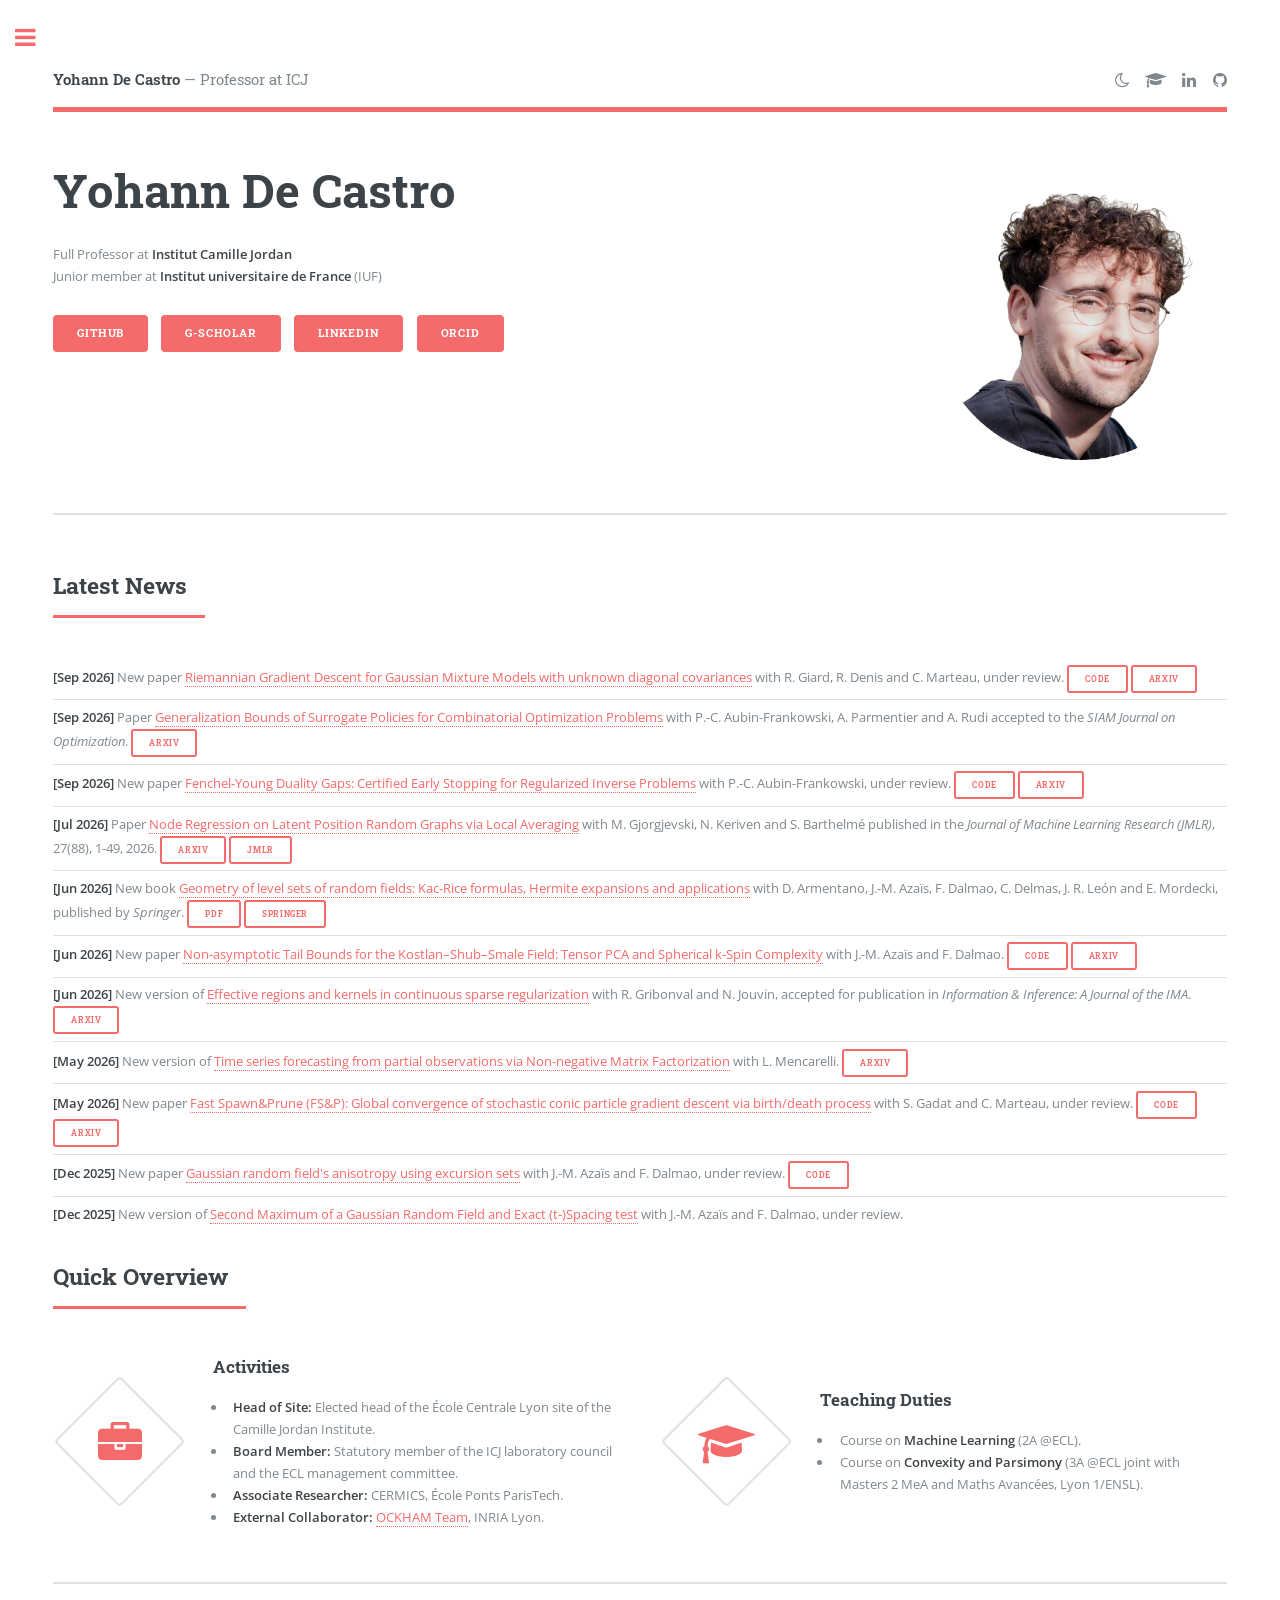
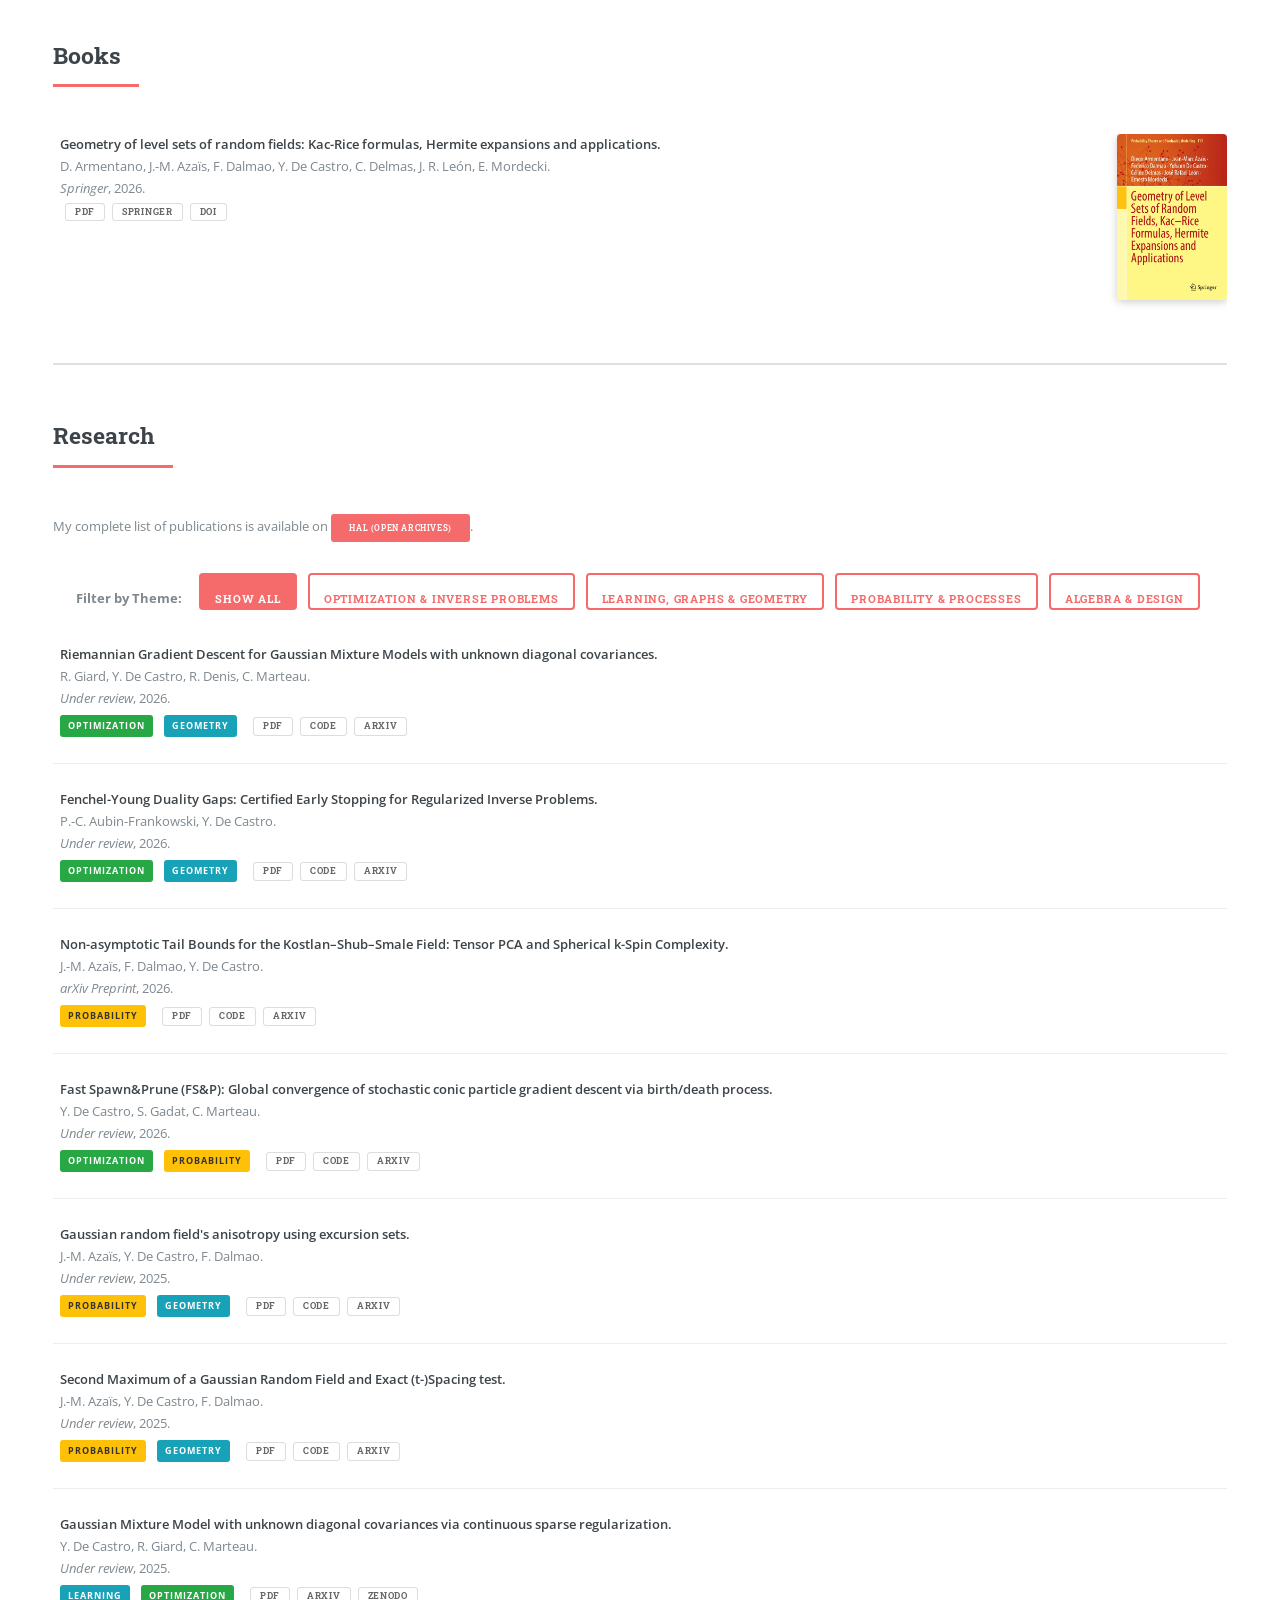
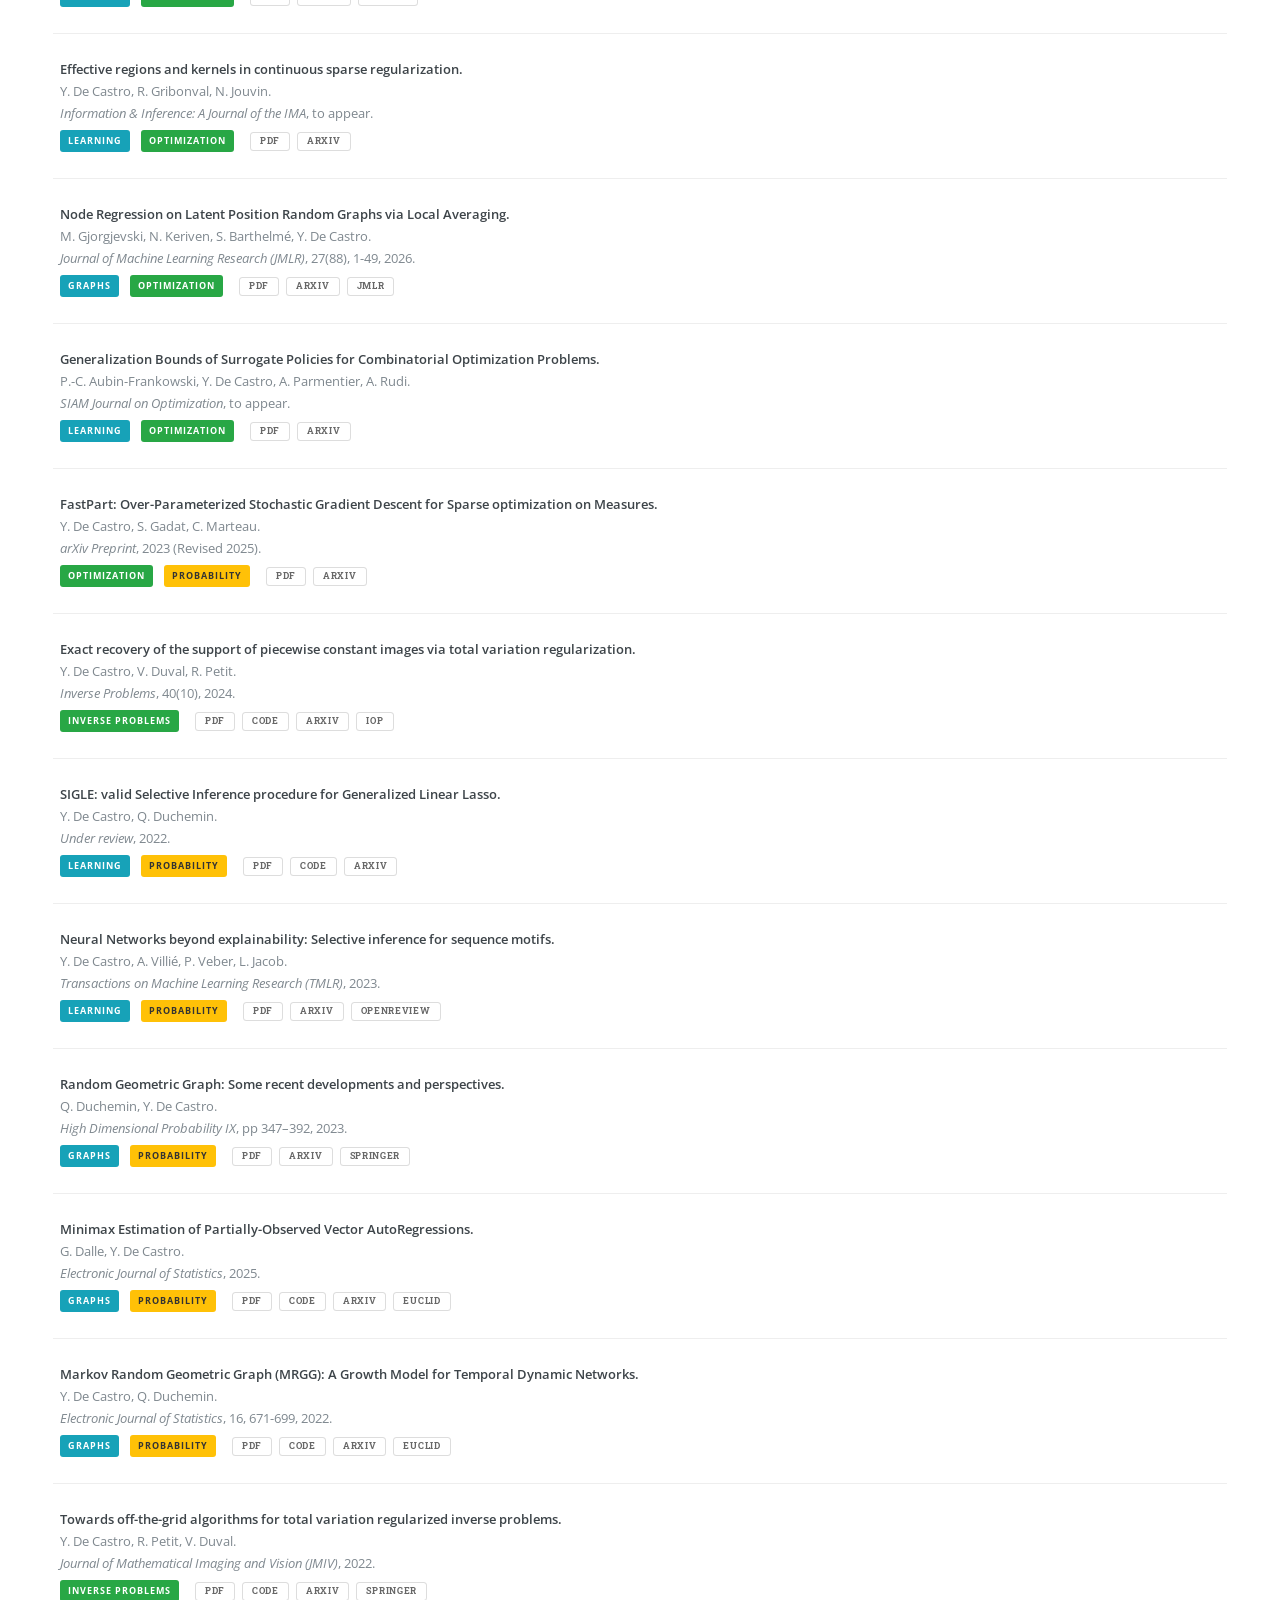
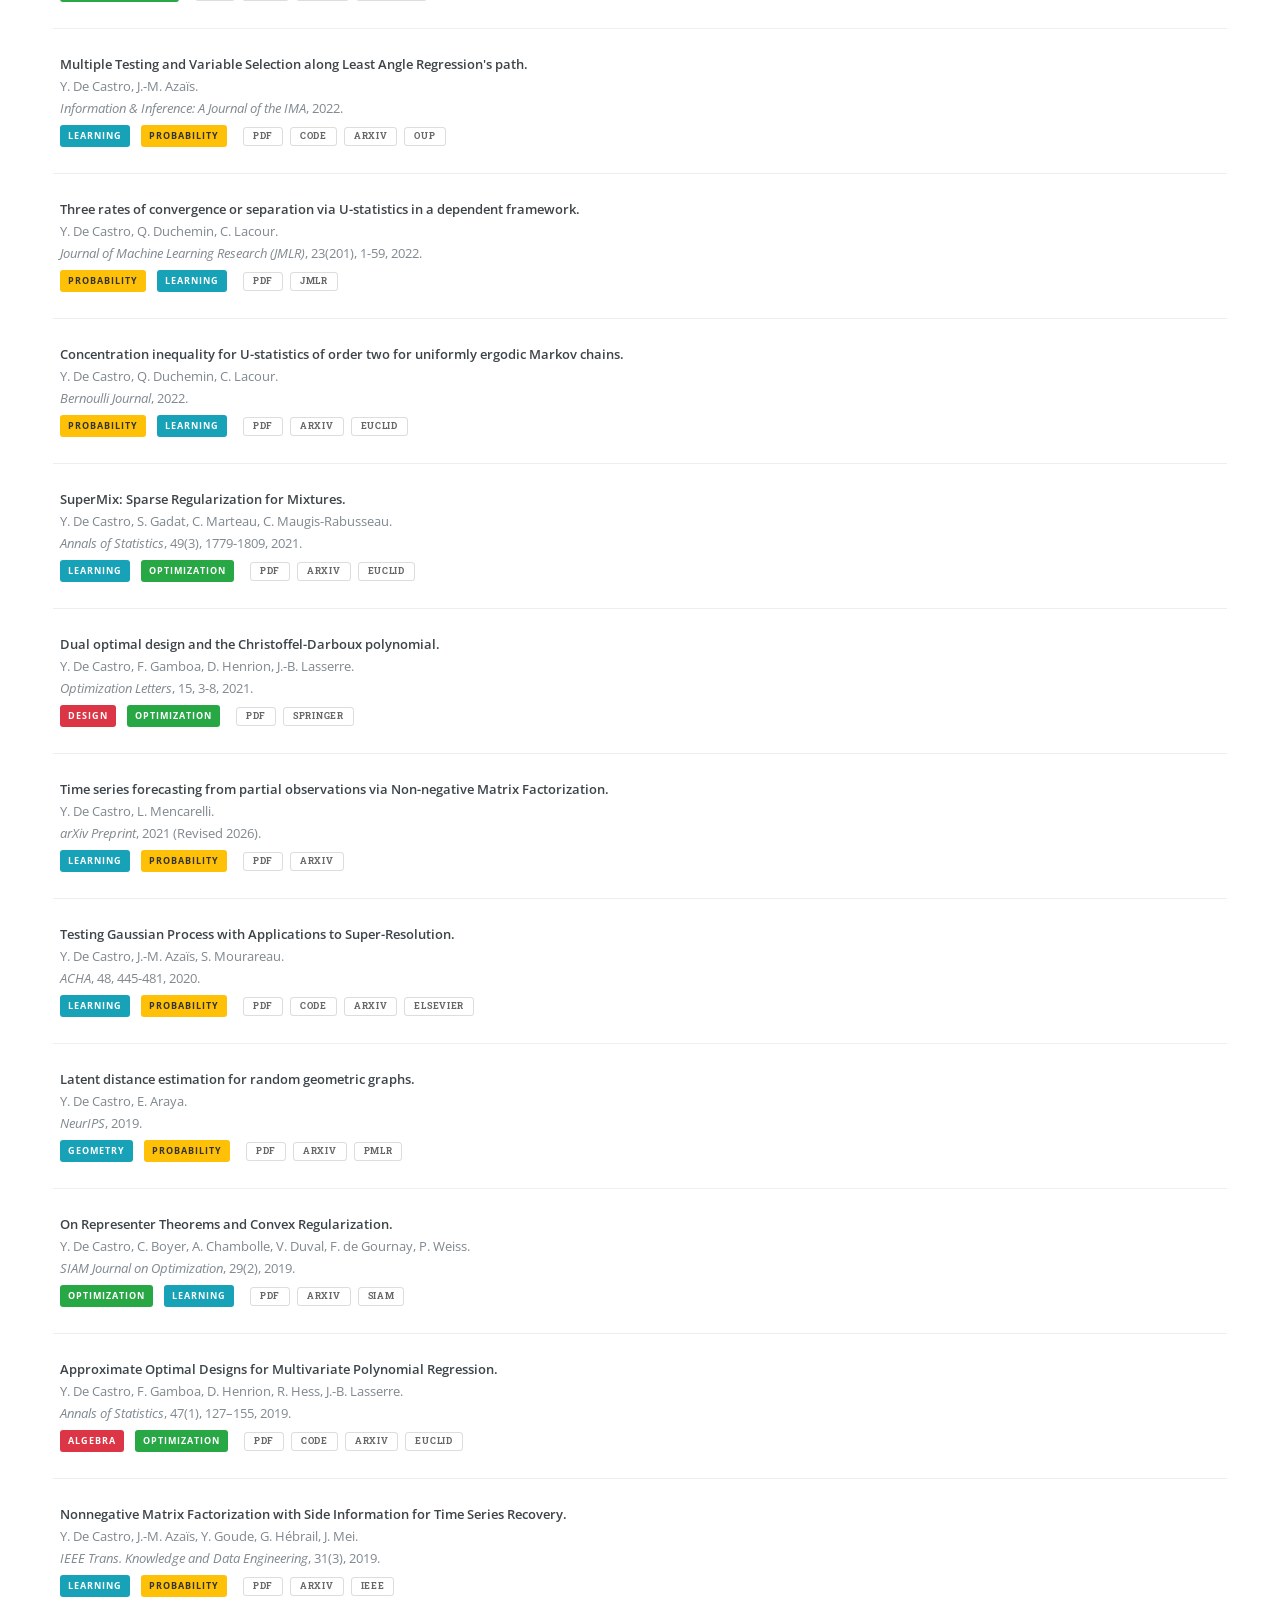
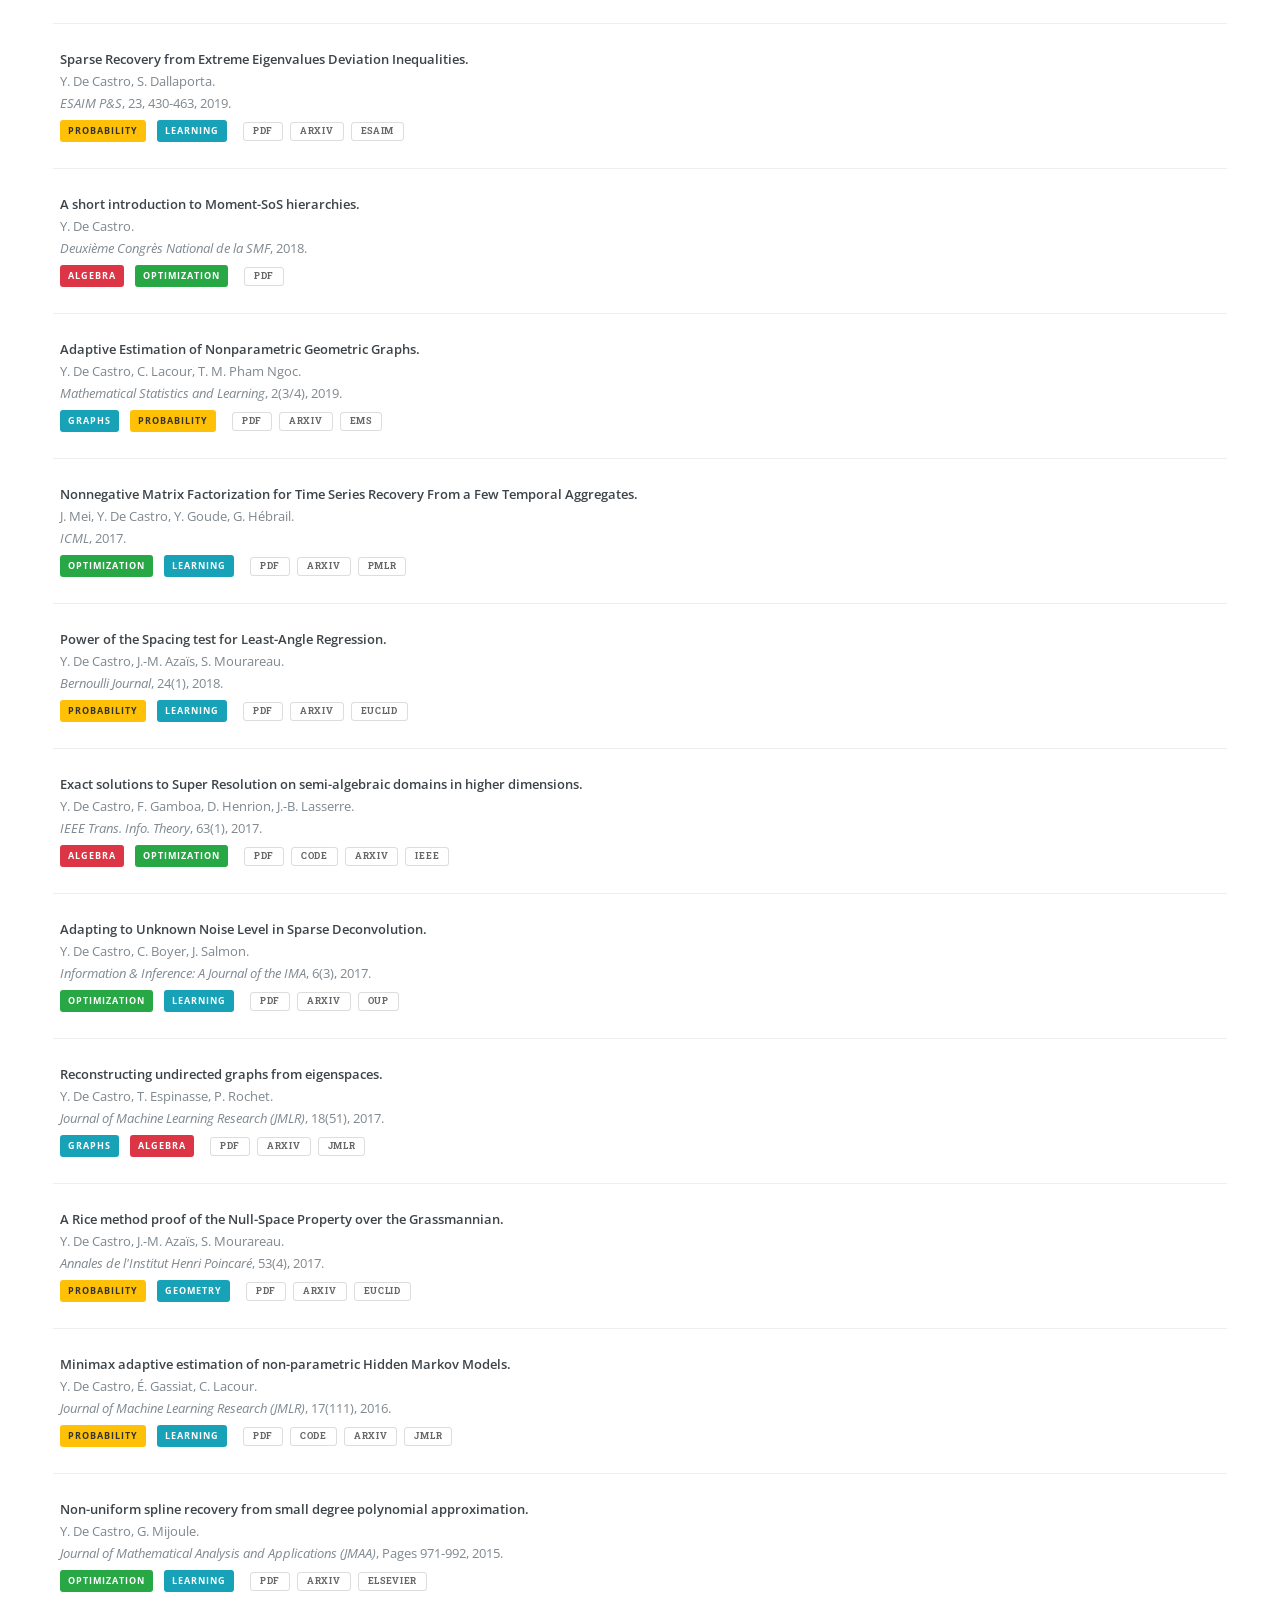
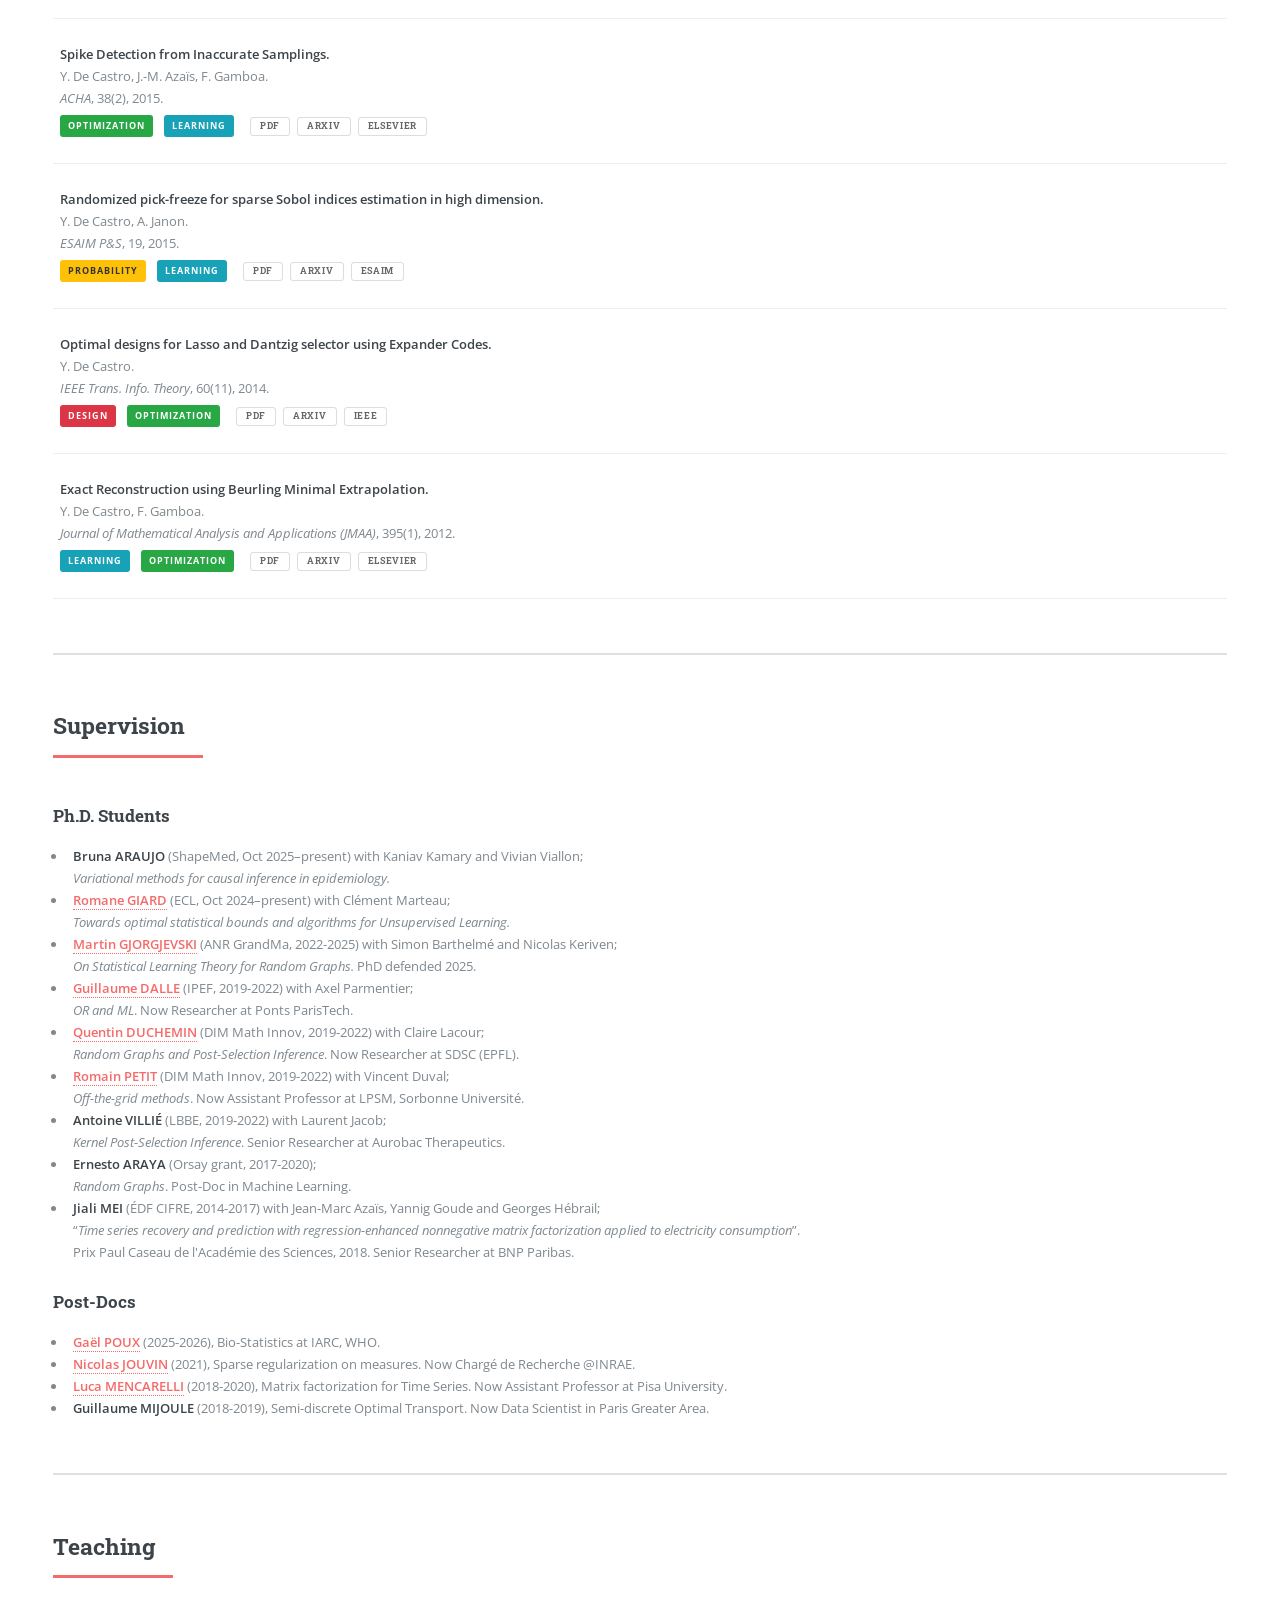
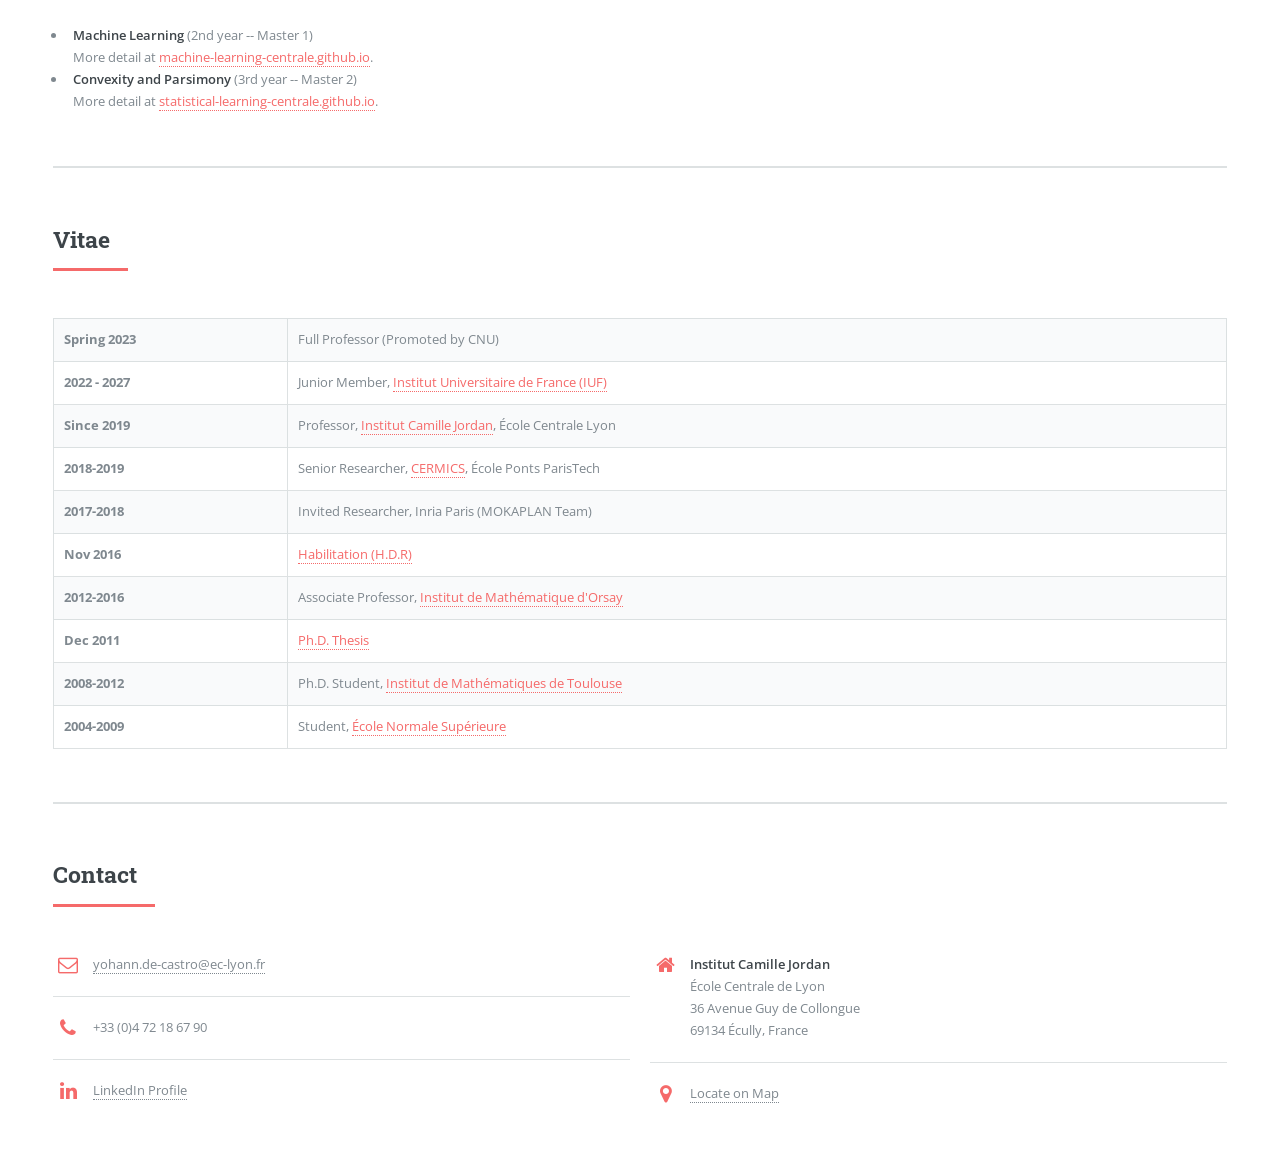
==== commit f57cd238: "presentation stex + new paper" ====
--- a/index.html
+++ b/index.html
@@ -245,6 +245,9 @@
 									<div class="content">
                                         <ul class="alt">
                                             <li>
+                                                <strong>[Sep 2026]</strong> New paper <a href="research/paper49.pdf">Riemannian Gradient Descent for Gaussian Mixture Models with unknown diagonal covariances</a> with R. Giard, R. Denis and C. Marteau, under review. <a href="https://github.com/giardr/blasso_gmm_cpgd" class="button small" target="_blank" rel="noopener">Code</a> <a href="https://arxiv.org/abs/2609.30220" class="button small" target="_blank" rel="noopener">arXiv</a>
+                                            </li>
+                                            <li>
                                                 <strong>[Sep 2026]</strong> Paper <a href="research/paper41.pdf">Generalization Bounds of Surrogate Policies for Combinatorial Optimization Problems</a> with P.-C. Aubin-Frankowski, A. Parmentier and A. Rudi accepted to the <em>SIAM Journal on Optimization</em>. <a href="https://arxiv.org/abs/2407.17200" class="button small" target="_blank" rel="noopener">arXiv</a>
                                             </li>
                                             <li>
@@ -346,6 +349,19 @@
                                 </div>
 
                                 <ul class="pub-list" style="list-style: none; padding-left: 0;">
+
+                                    <li class="filter-div opt geom">
+                                        <div class="pub-item">
+                                            <strong>Riemannian Gradient Descent for Gaussian Mixture Models with unknown diagonal covariances.</strong><br>
+                                            R. Giard, Y. De Castro, R. Denis, C. Marteau.<br>
+                                            <em>Under review</em>, 2026.<br>
+                                            <span class="tag tag-opt">Optimization</span>
+                                            <span class="tag tag-geom">Geometry</span>
+                                            <a href="research/paper49.pdf" class="button small">PDF</a>
+                                            <a href="https://github.com/giardr/blasso_gmm_cpgd" class="button small" target="_blank" rel="noopener">Code</a>
+                                            <a href="https://arxiv.org/abs/2609.30220" class="button small" target="_blank" rel="noopener">arXiv</a>
+                                        </div>
+                                    </li>
 
                                     <li class="filter-div opt geom">
                                         <div class="pub-item">
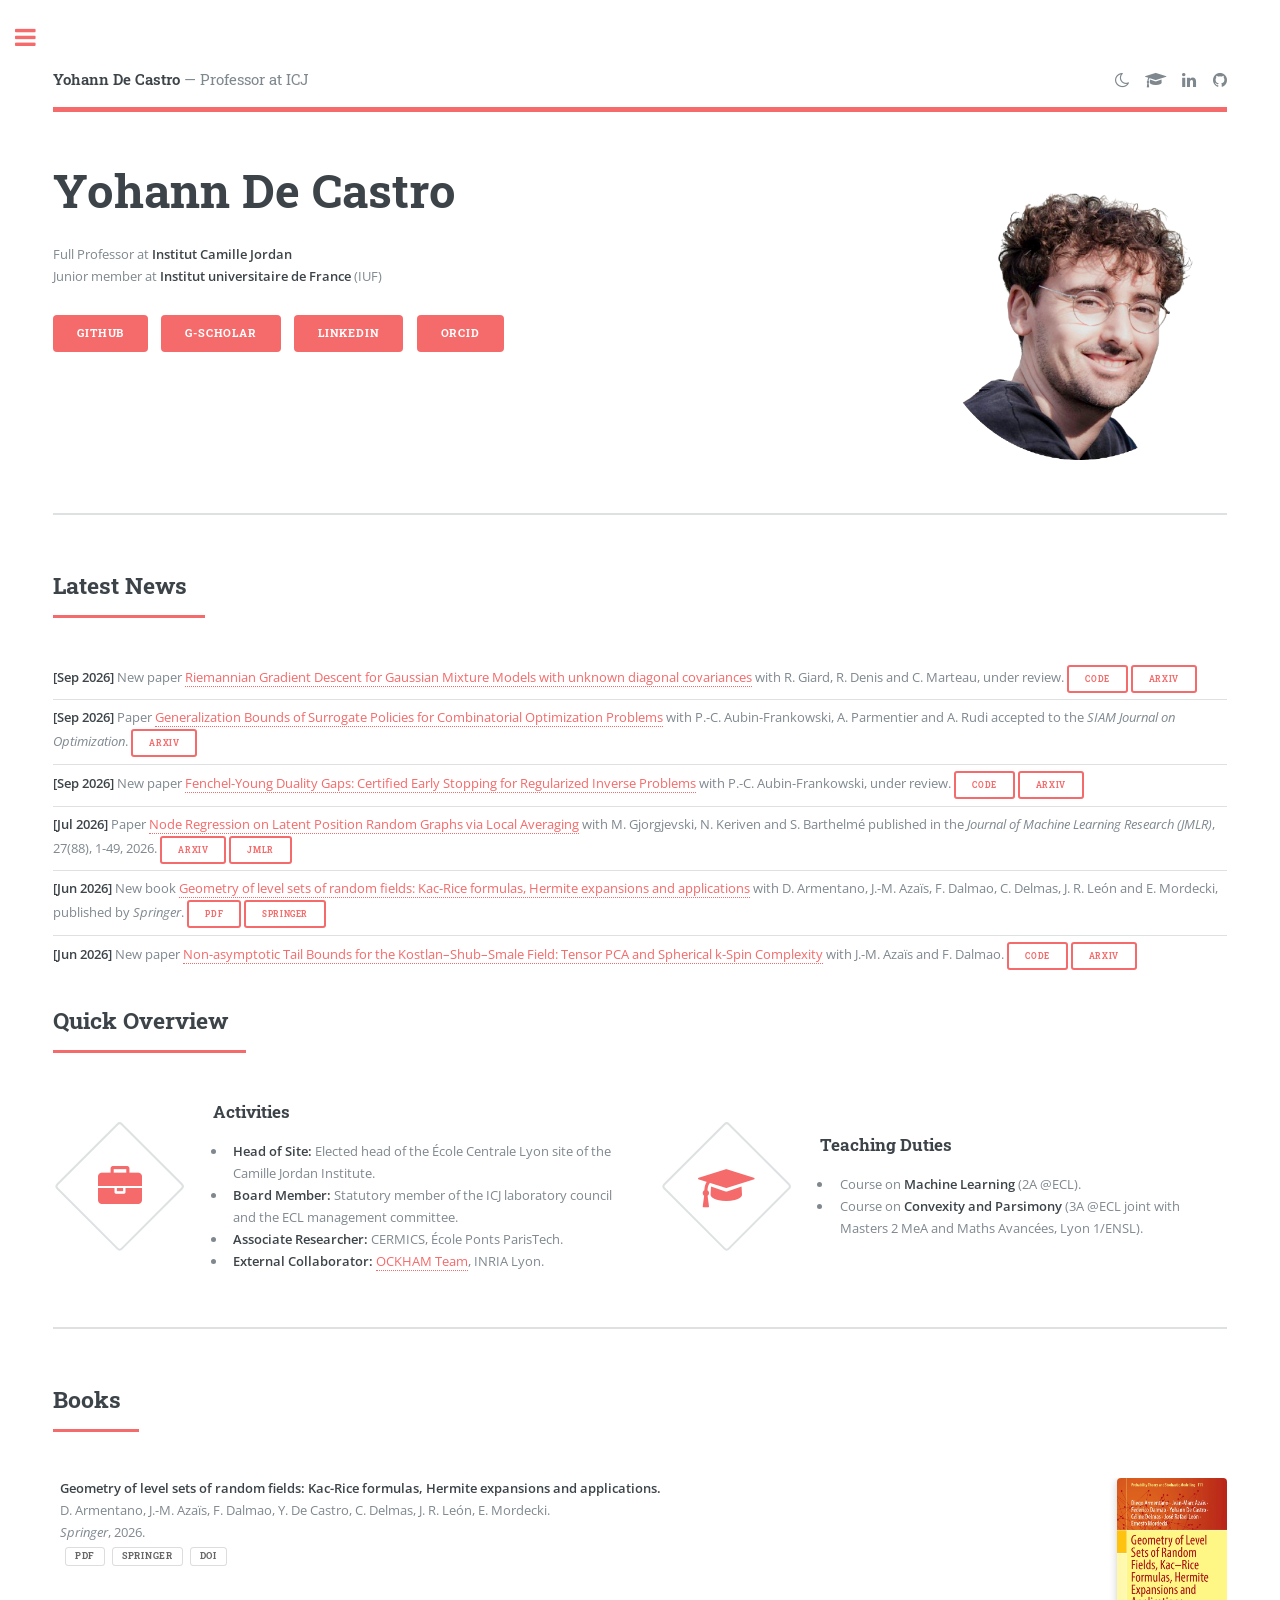
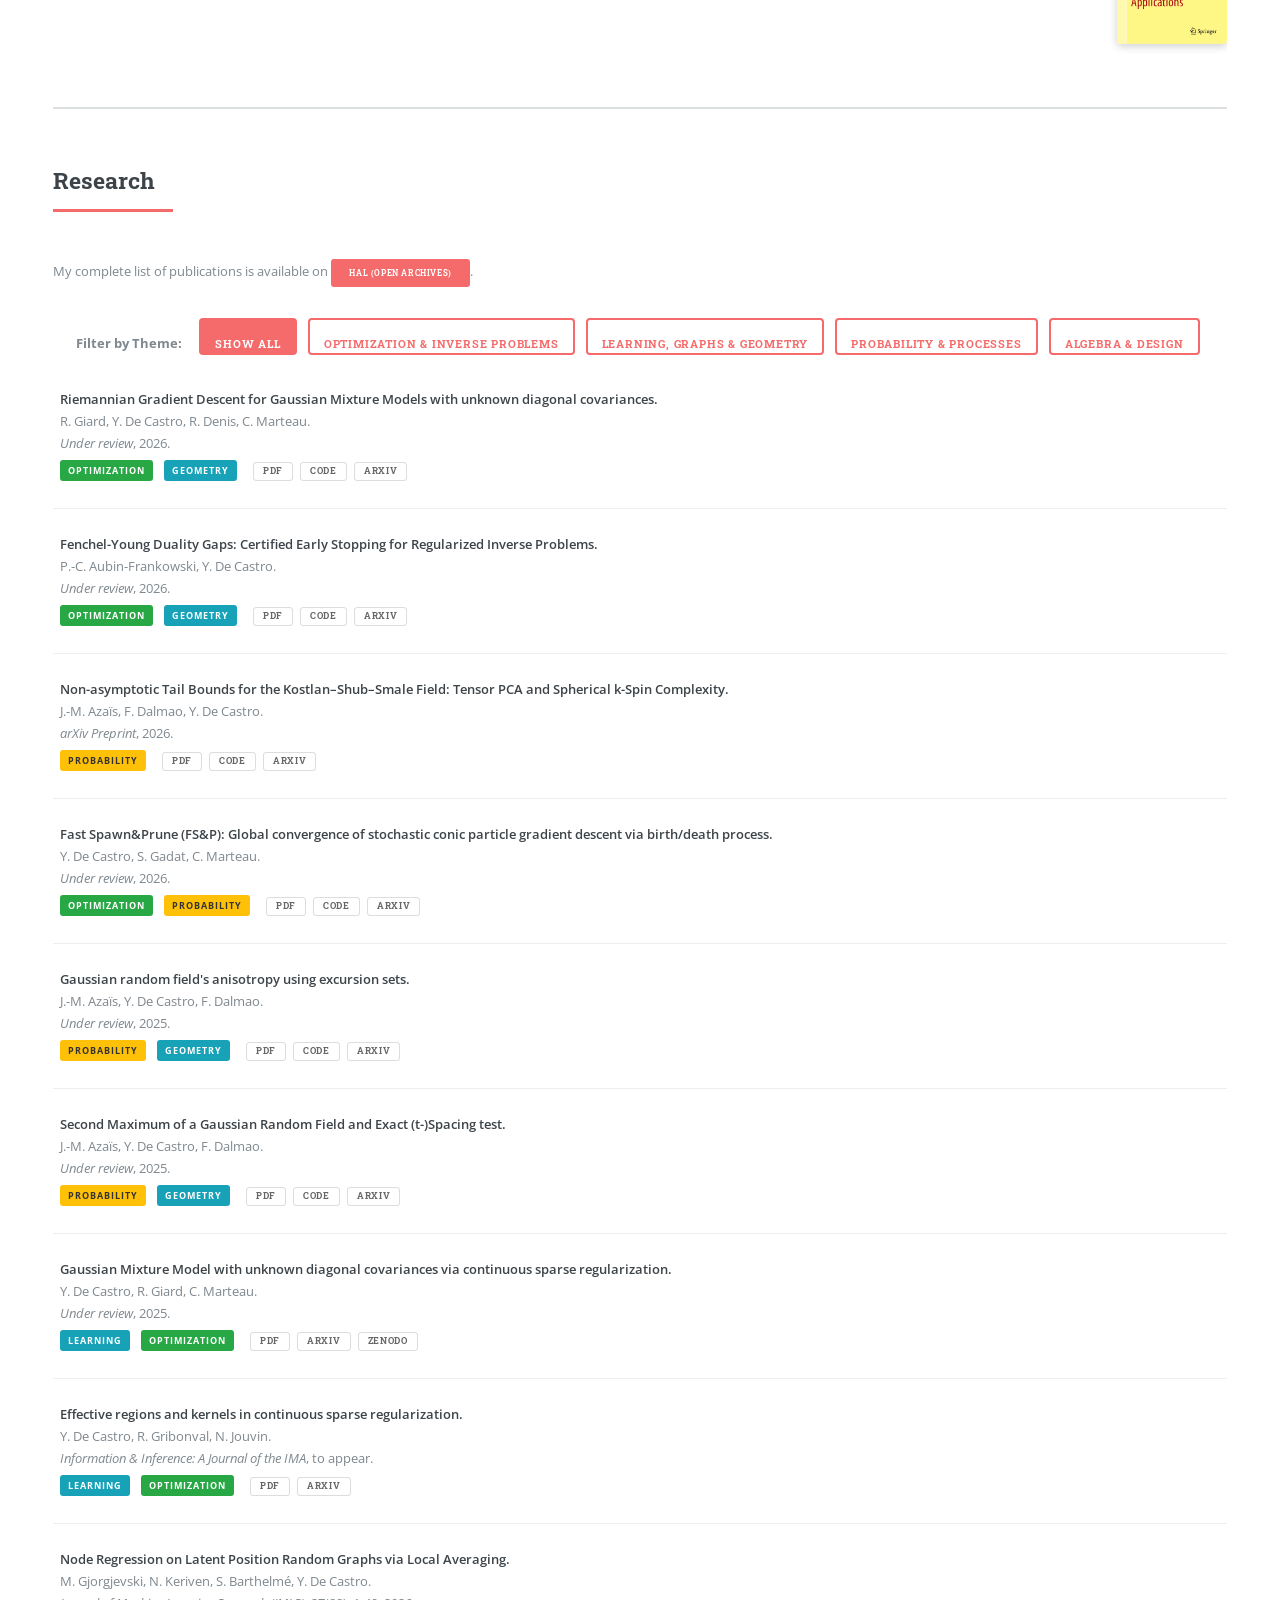
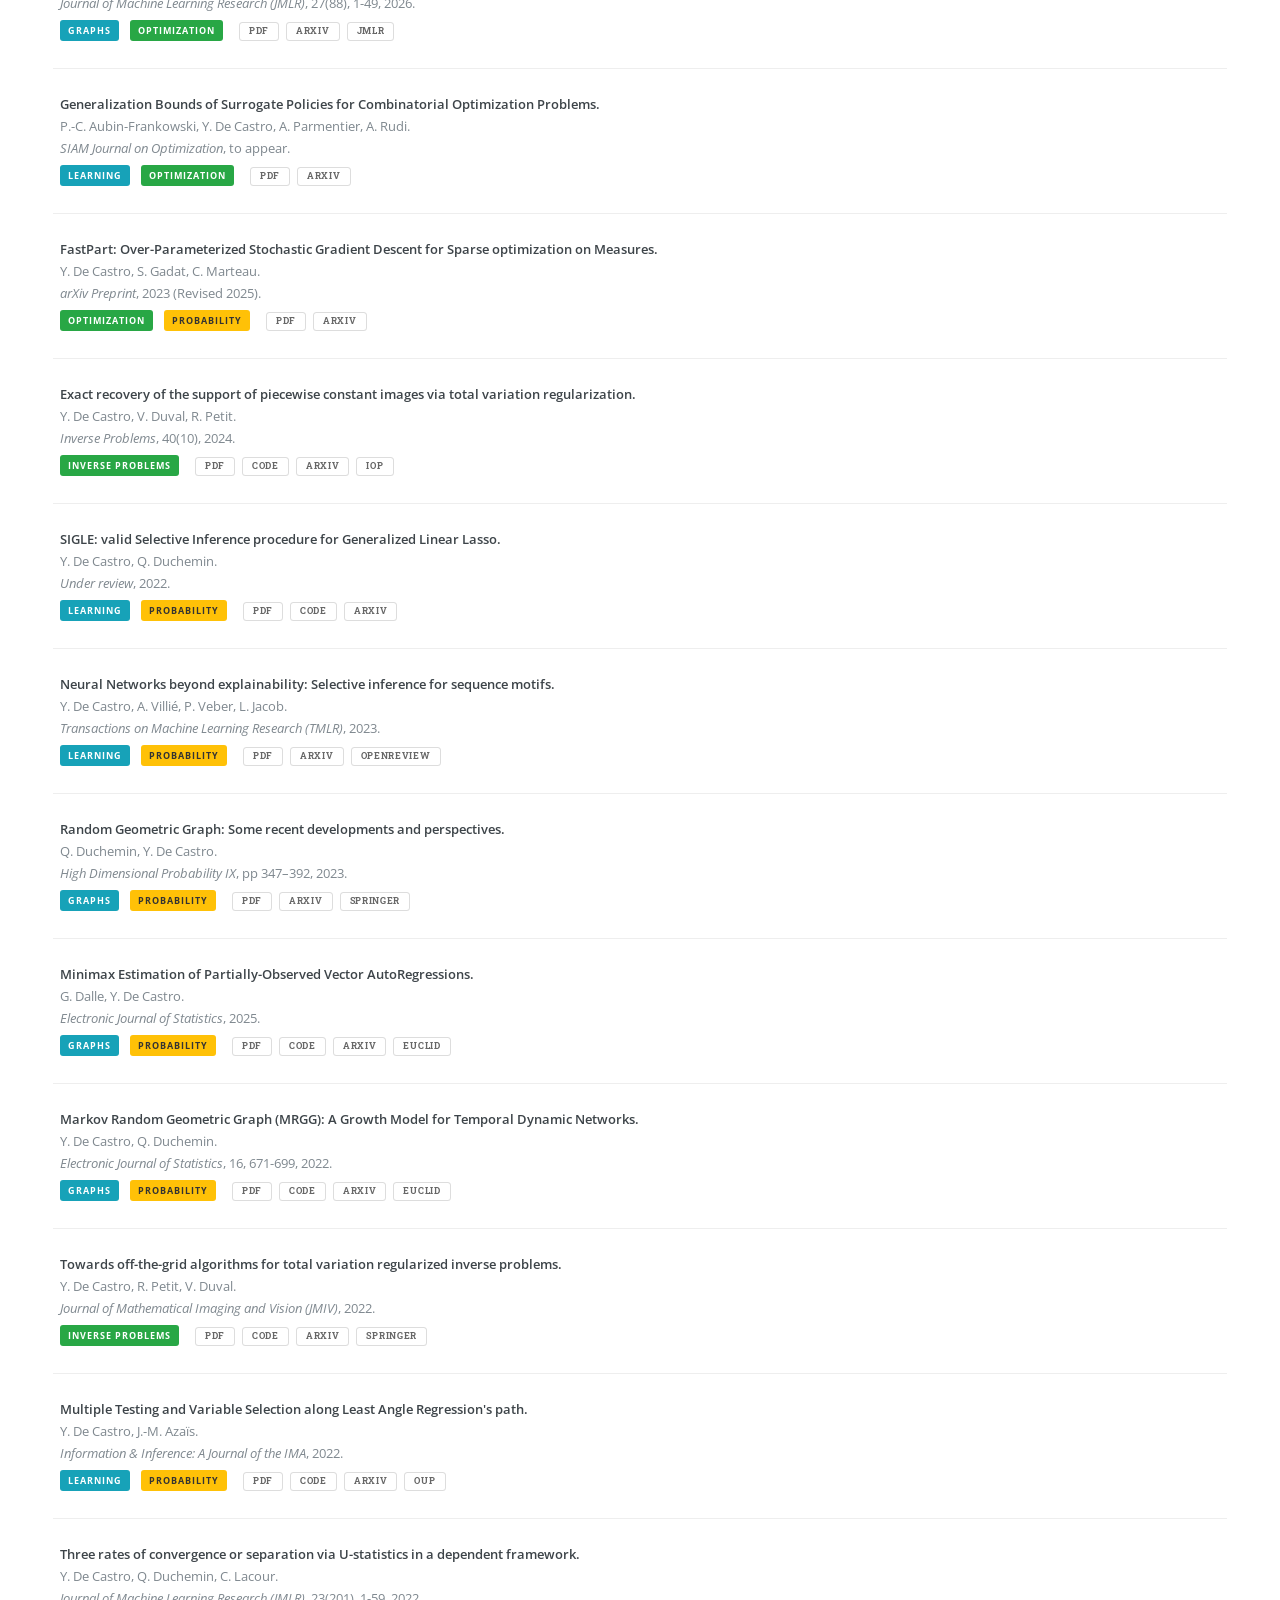
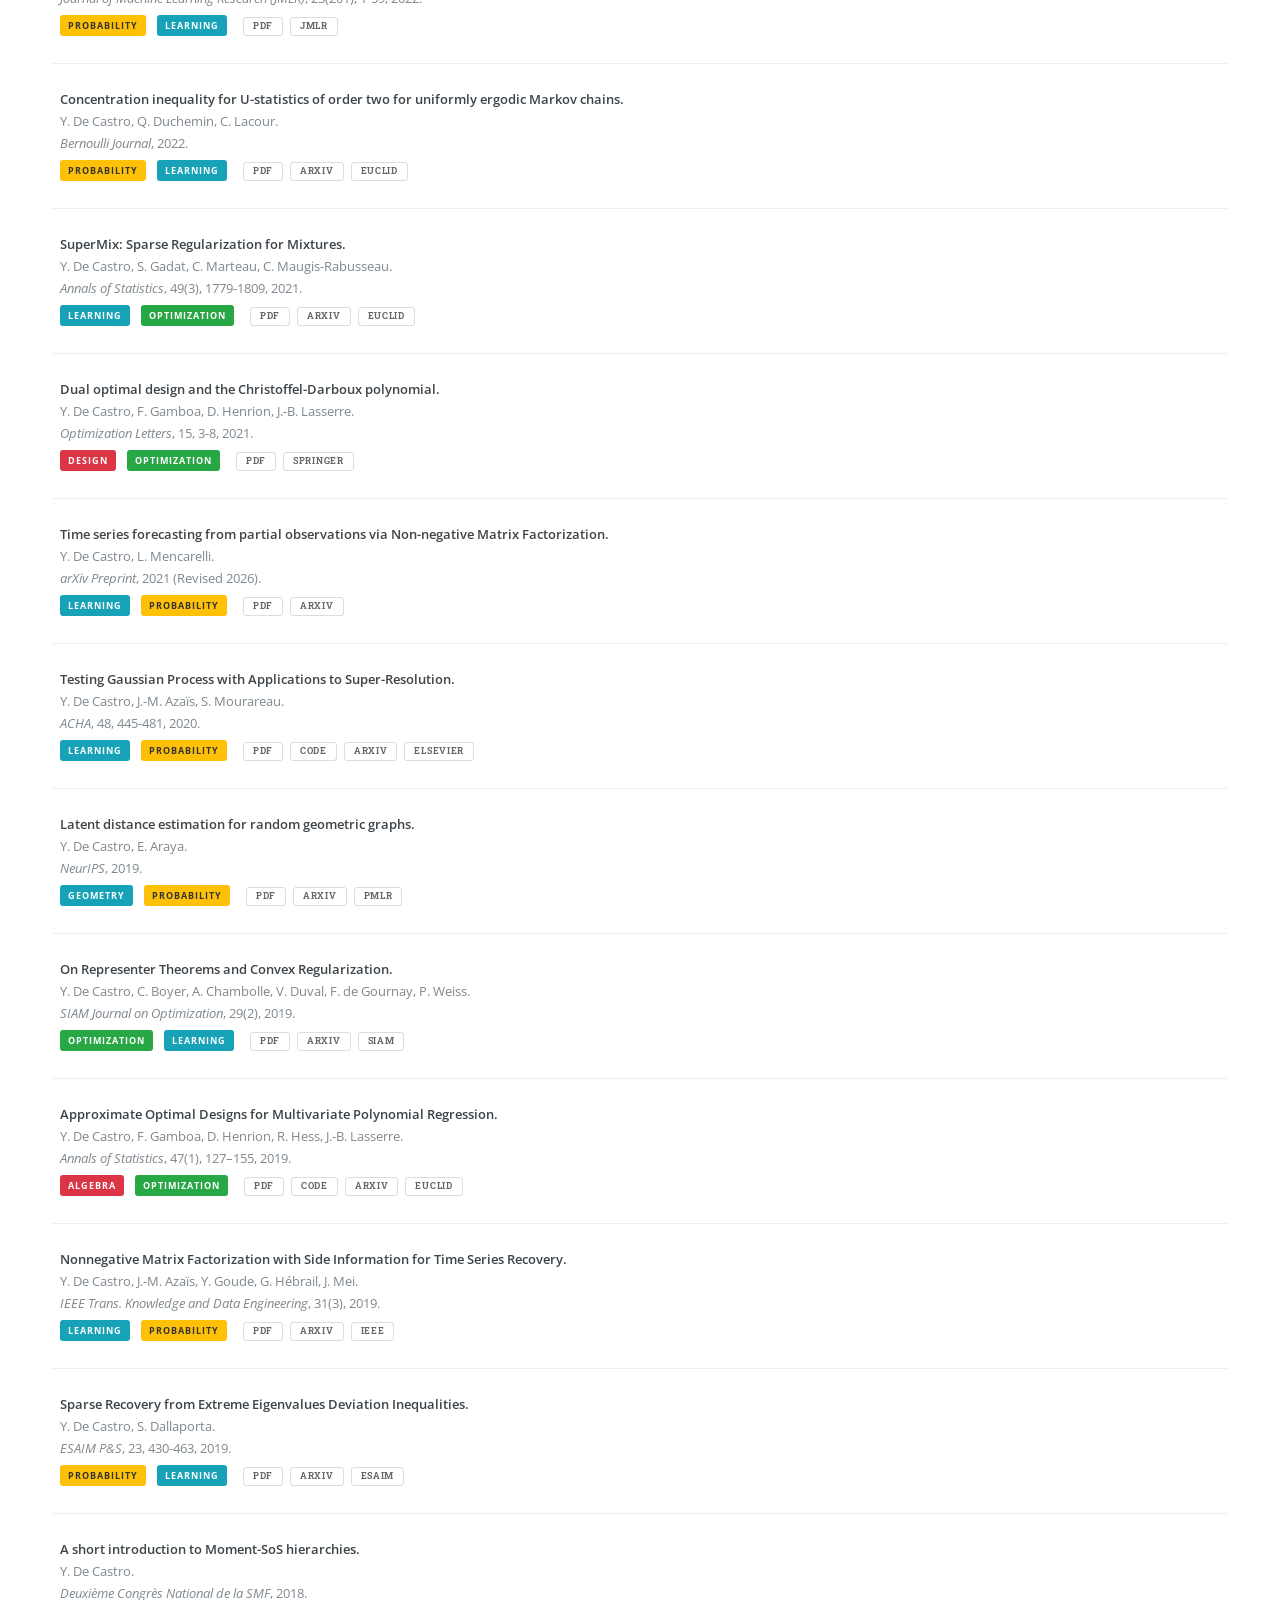
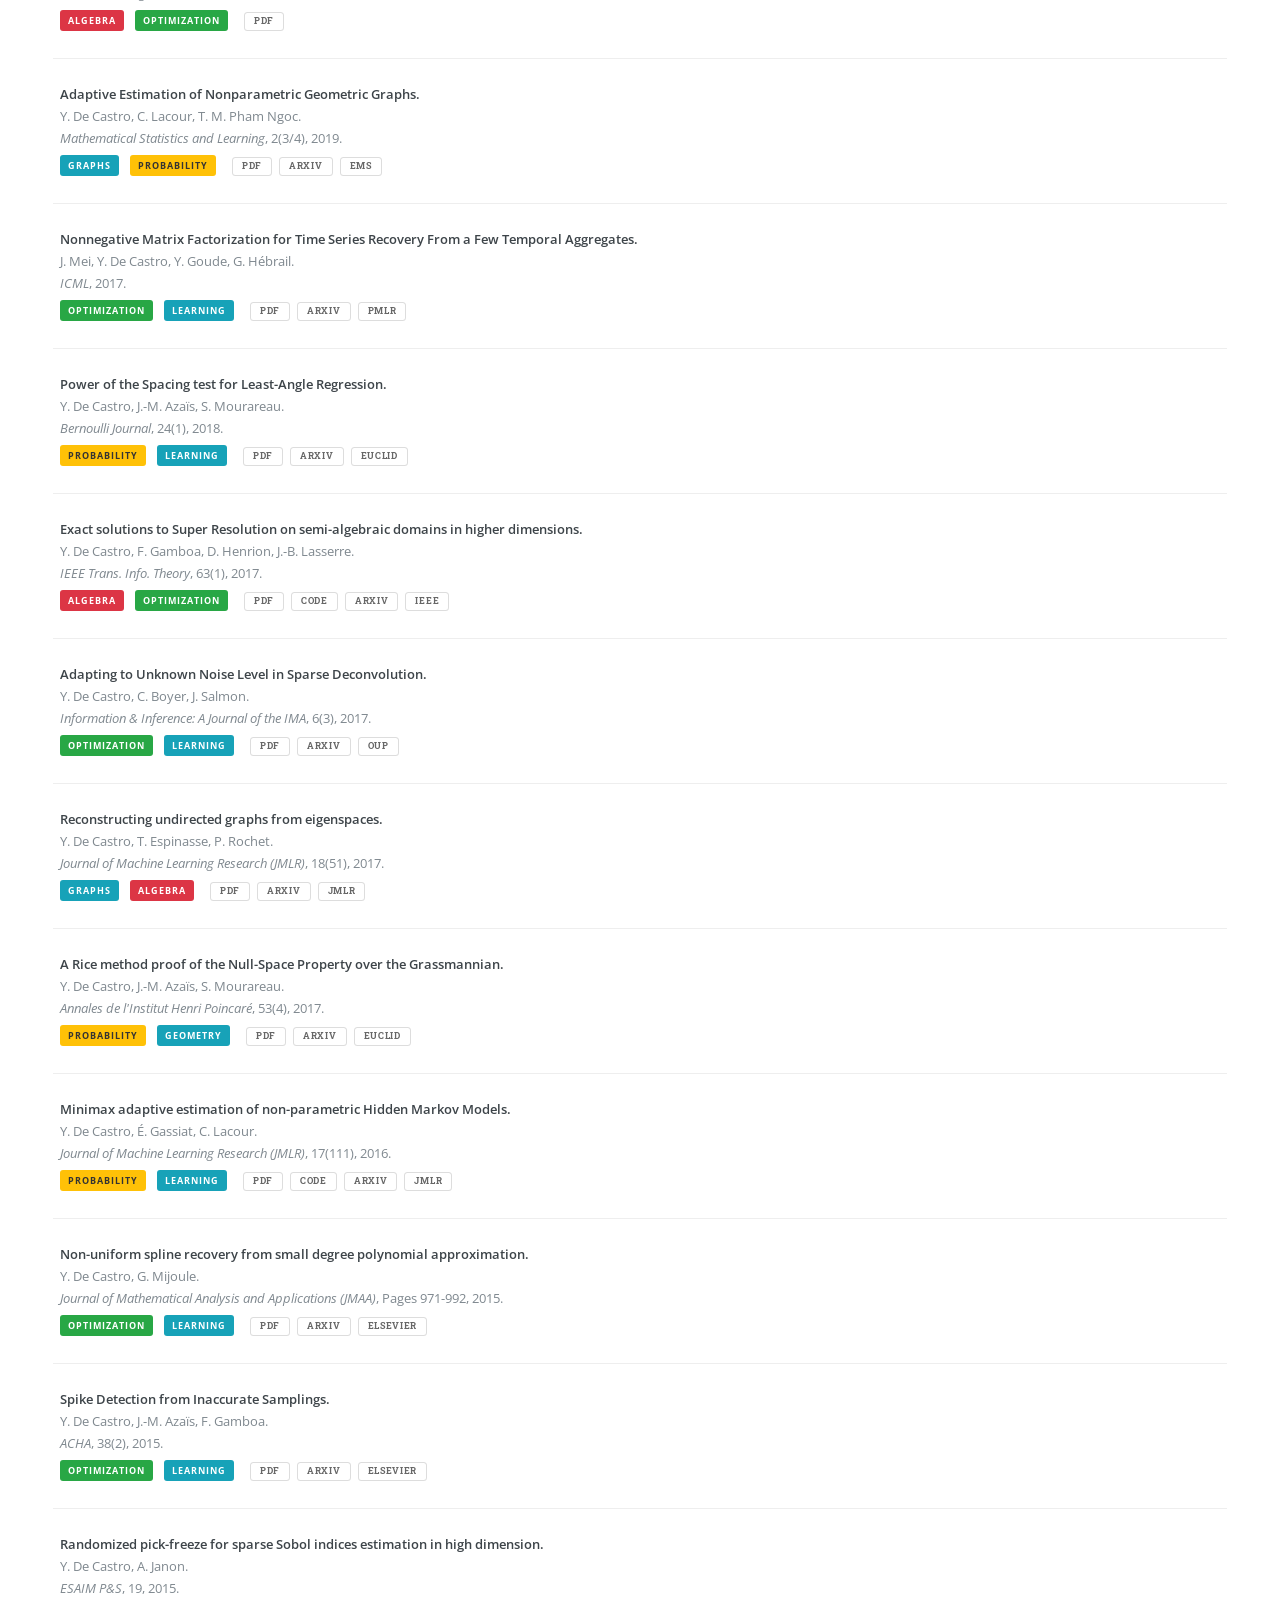
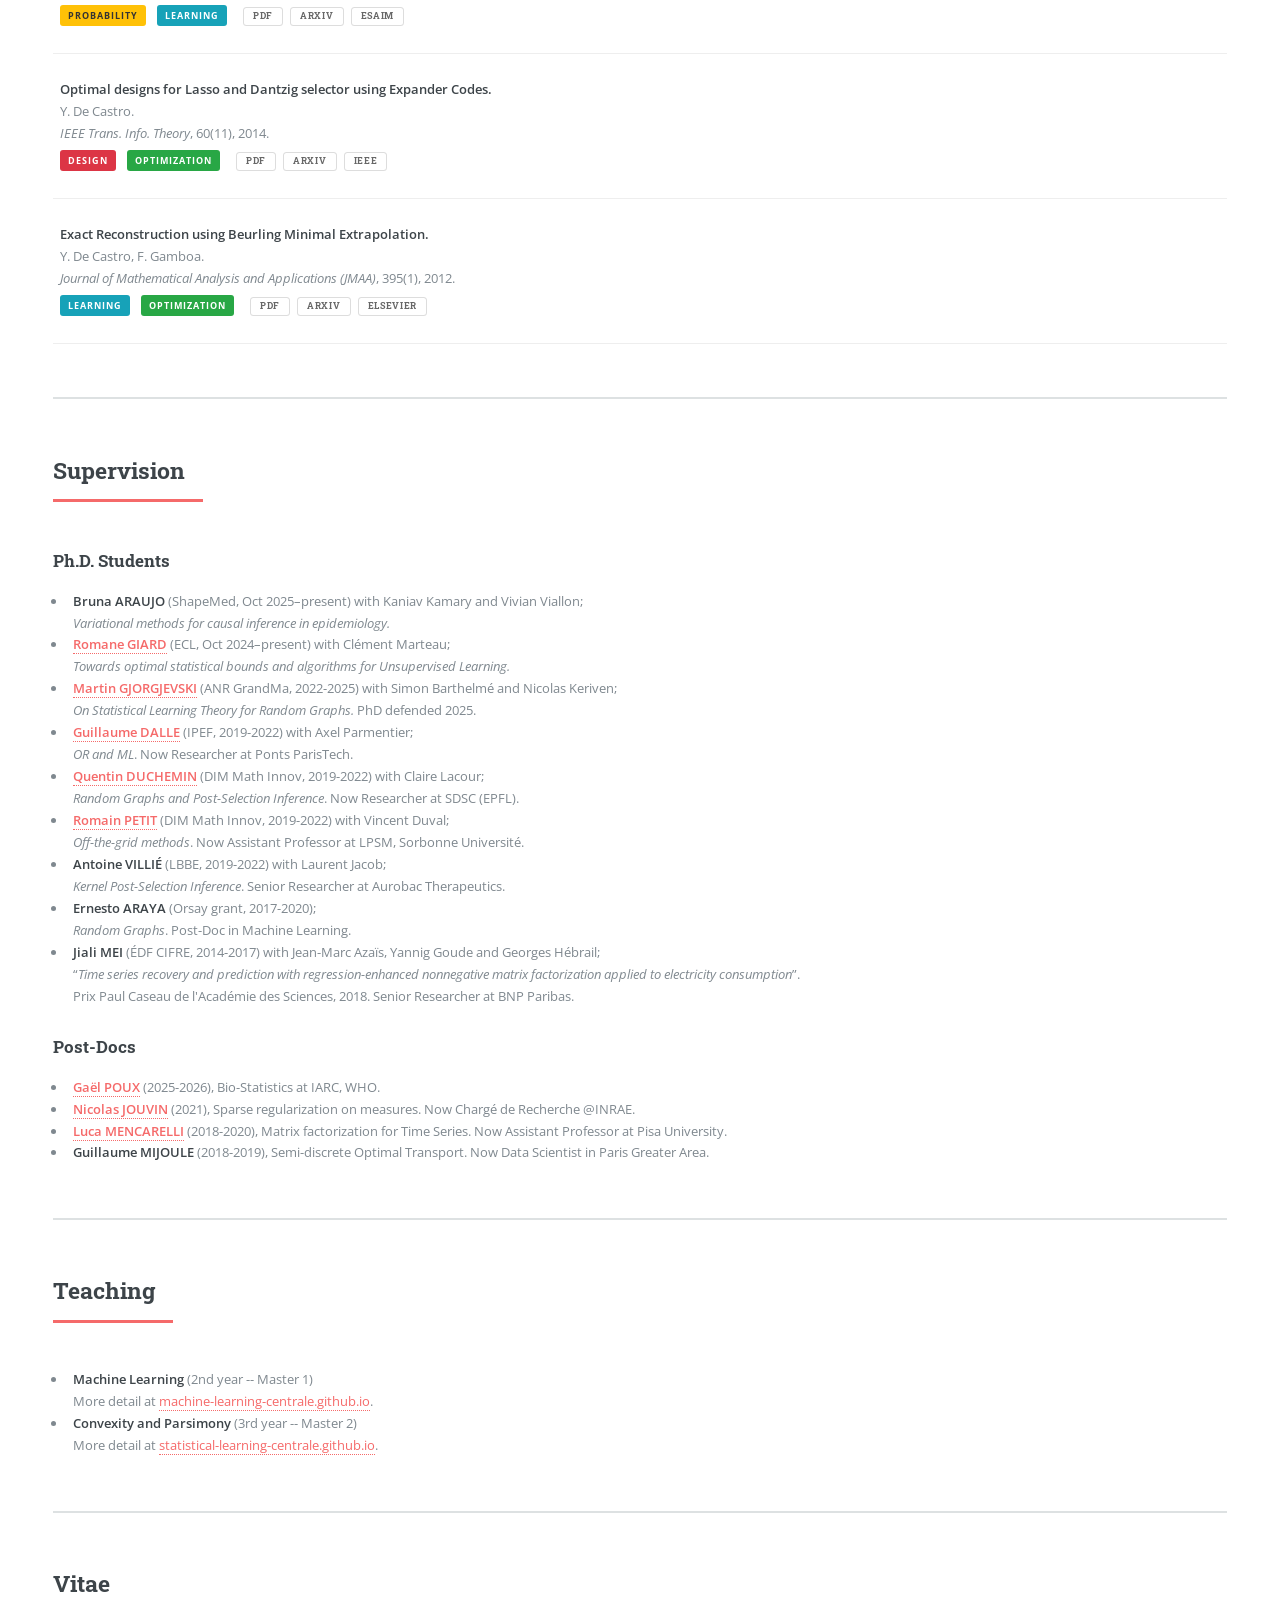
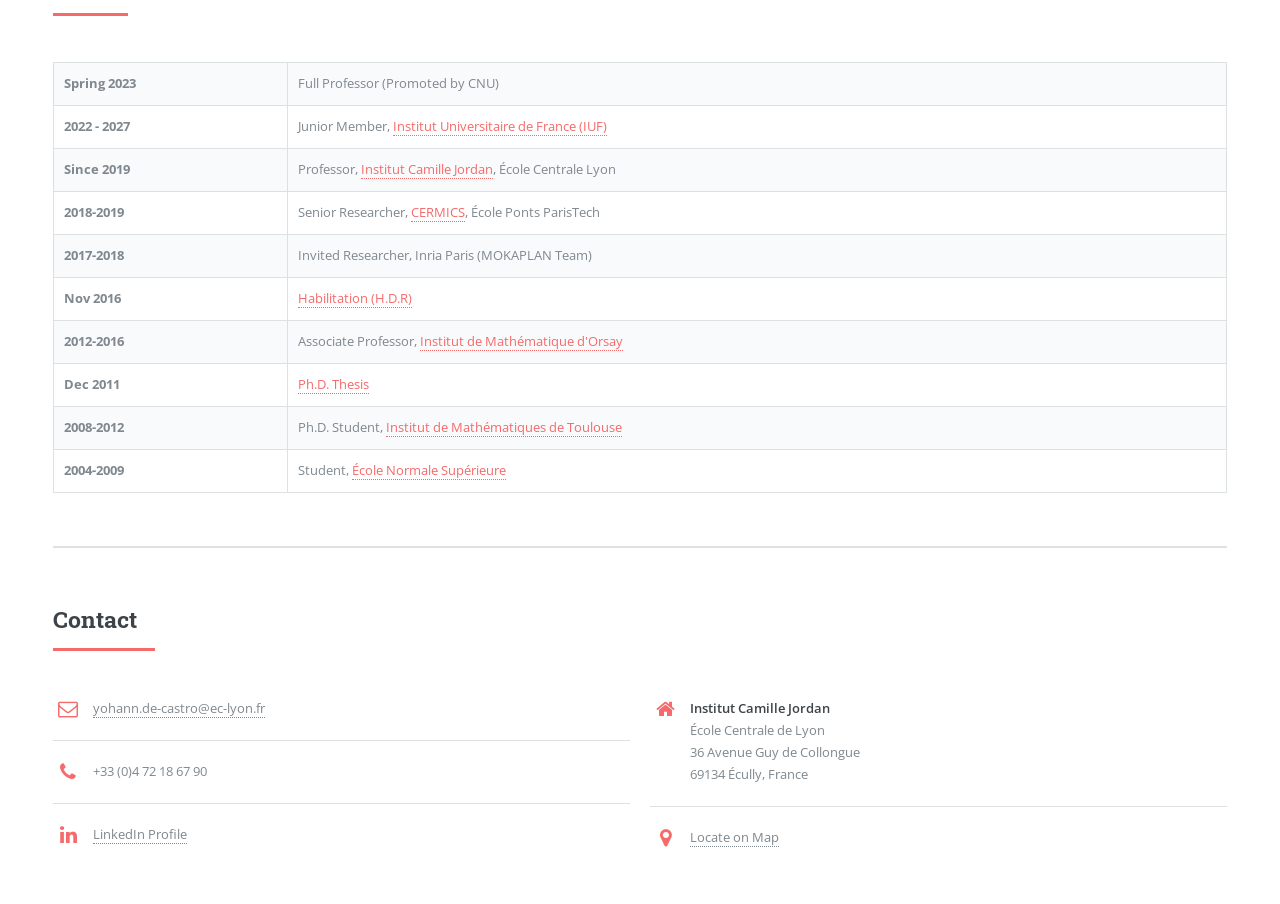
==== commit 87f8aa81: "update news" ====
--- a/index.html
+++ b/index.html
@@ -74,12 +74,12 @@
             .pub-item { margin-bottom: 0.5em; }
             .pub-item strong { color: #3d4449; }
 
-            
+
             /* --- Filter Styles --- */
             .filter-container { text-align: center; margin-bottom: 30px; }
             .filter-label { font-weight: bold; margin-right: 10px; display: block; margin-bottom: 10px; }
             @media (min-width: 736px) { .filter-label { display: inline; margin-bottom: 0; } }
-            
+
             .btn {
                 background-color: transparent;
                 border: 2px solid #f56a6a;
@@ -94,10 +94,10 @@
             }
             .btn:hover { background-color: rgba(245, 106, 106, 0.1); }
             .btn.active { background-color: #f56a6a; color: white !important; }
-            
+
             .filter-div { display: none; margin-bottom: 25px; border-bottom: 1px solid #eee; padding-bottom: 20px; }
             .show { display: block; }
-            
+
             .tag {
                 font-size: 0.7em;
                 text-transform: uppercase;
@@ -114,7 +114,7 @@
             .tag-geom { background-color: #17a2b8; }
             .tag-prob { background-color: #ffc107; color: #333; }
             .tag-alg { background-color: #dc3545; }
-            
+
             .pub-item .button.small {
                 margin-left: 5px;
                 font-size: 0.7em;
@@ -146,9 +146,9 @@
             body.dark-mode #sidebar .major h2 {
                 color: #ffffff;
             }
-            body.dark-mode h1, body.dark-mode h2, body.dark-mode h3, 
-            body.dark-mode h4, body.dark-mode h5, body.dark-mode h6, 
-            body.dark-mode strong, body.dark-mode b, 
+            body.dark-mode h1, body.dark-mode h2, body.dark-mode h3,
+            body.dark-mode h4, body.dark-mode h5, body.dark-mode h6,
+            body.dark-mode strong, body.dark-mode b,
             body.dark-mode .logo strong,
             body.dark-mode .pub-item strong {
                 color: #ffffff;
@@ -261,21 +261,6 @@
                                             </li>
                                             <li>
                                                 <strong>[Jun 2026]</strong> New paper <a href="research/paper47.pdf">Non-asymptotic Tail Bounds for the Kostlan–Shub–Smale Field: Tensor PCA and Spherical k-Spin Complexity</a> with J.-M. Azaïs and F. Dalmao. <a href="https://github.com/ydecastro/TENSOR-KSS" class="button small" target="_blank" rel="noopener">Code</a> <a href="https://arxiv.org/abs/2606.17665" class="button small" target="_blank" rel="noopener">arXiv</a>
-                                            </li>
-                                            <li>
-                                                <strong>[Jun 2026]</strong> New version of <a href="research/paper44.pdf">Effective regions and kernels in continuous sparse regularization</a> with R. Gribonval and N. Jouvin, accepted for publication in <em>Information &amp; Inference: A Journal of the IMA</em>. <a href="https://arxiv.org/abs/2507.08444" class="button small" target="_blank" rel="noopener">arXiv</a>
-                                            </li>
-                                            <li>
-                                                <strong>[May 2026]</strong> New version of <a href="research/paper31.pdf">Time series forecasting from partial observations via Non-negative Matrix Factorization</a> with L. Mencarelli. <a href="https://arxiv.org/abs/2102.05314" class="button small" target="_blank" rel="noopener">arXiv</a>
-                                            </li>
-                                            <li>
-                                                <strong>[May 2026]</strong> New paper <a href="research/paper46.pdf">Fast Spawn&amp;Prune (FS&amp;P): Global convergence of stochastic conic particle gradient descent via birth/death process</a> with S. Gadat and C. Marteau, under review. <a href="https://github.com/ydecastro/Fast-Spawn-Prune" class="button small" target="_blank" rel="noopener">Code</a> <a href="https://arxiv.org/abs/2605.19784" class="button small" target="_blank" rel="noopener">arXiv</a>
-                                            </li>
-                                            <li>
-                                                <strong>[Dec 2025]</strong> New paper <a href="research/paper45.pdf">Gaussian random field's anisotropy using excursion sets</a> with J.-M. Azaïs and F. Dalmao, under review. <a href="https://github.com/ydecastro/COMETE-Contour-method-Gaussian-Random-Fields/" class="button small" target="_blank" rel="noopener">Code</a>
-                                            </li>
-                                            <li>
-                                                <strong>[Dec 2025]</strong> New version of <a href="research/paper40.pdf">Second Maximum of a Gaussian Random Field and Exact (t-)Spacing test</a> with J.-M. Azaïs and F. Dalmao, under review.
                                             </li>
                                         </ul>
 									</div>
@@ -959,7 +944,7 @@
                                     for (var i = 0; i < btns.length; i++) {
                                         btns[i].addEventListener("click", function(){
                                             var current = document.getElementsByClassName("active");
-                                            if(current.length > 0) { 
+                                            if(current.length > 0) {
                                                 current[0].className = current[0].className.replace(" active", "");
                                             }
                                             this.className += " active";
@@ -1174,4 +1159,4 @@
             </script>
 
 	</body>
-</html>+</html>
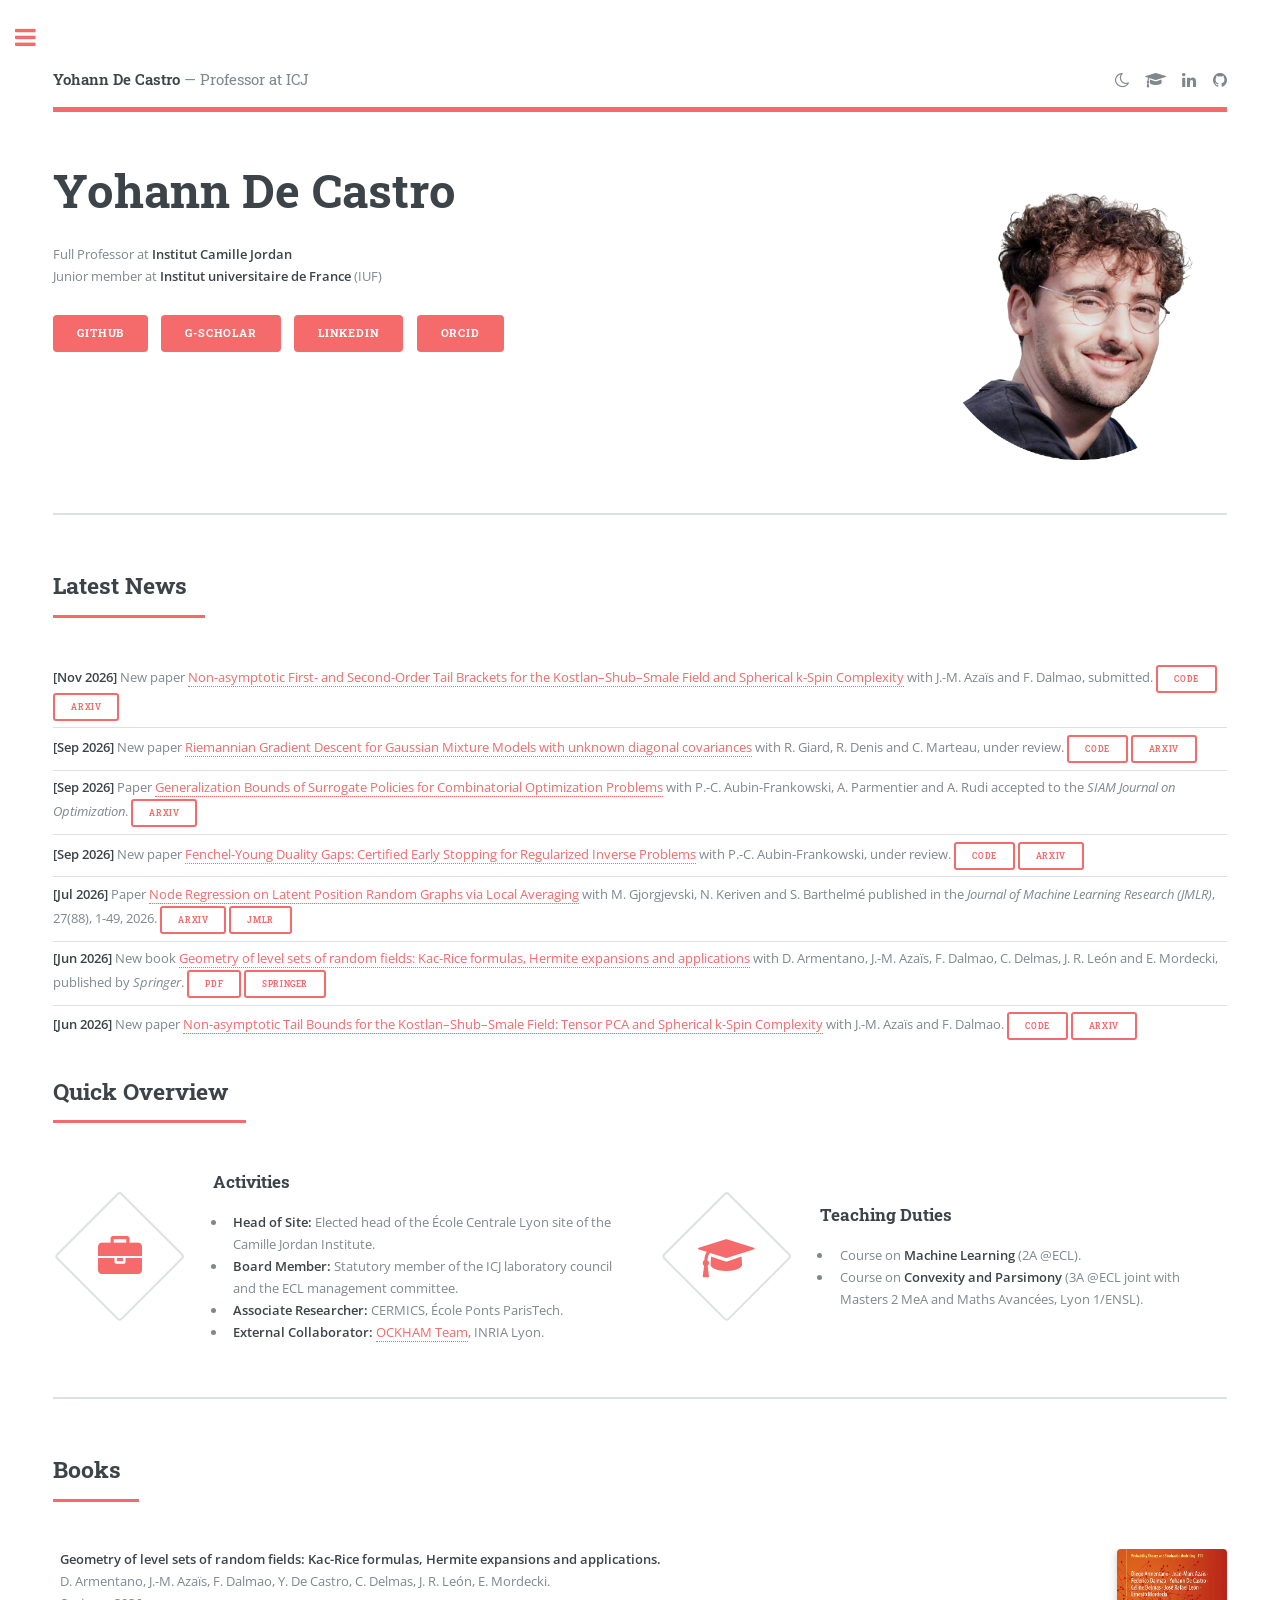
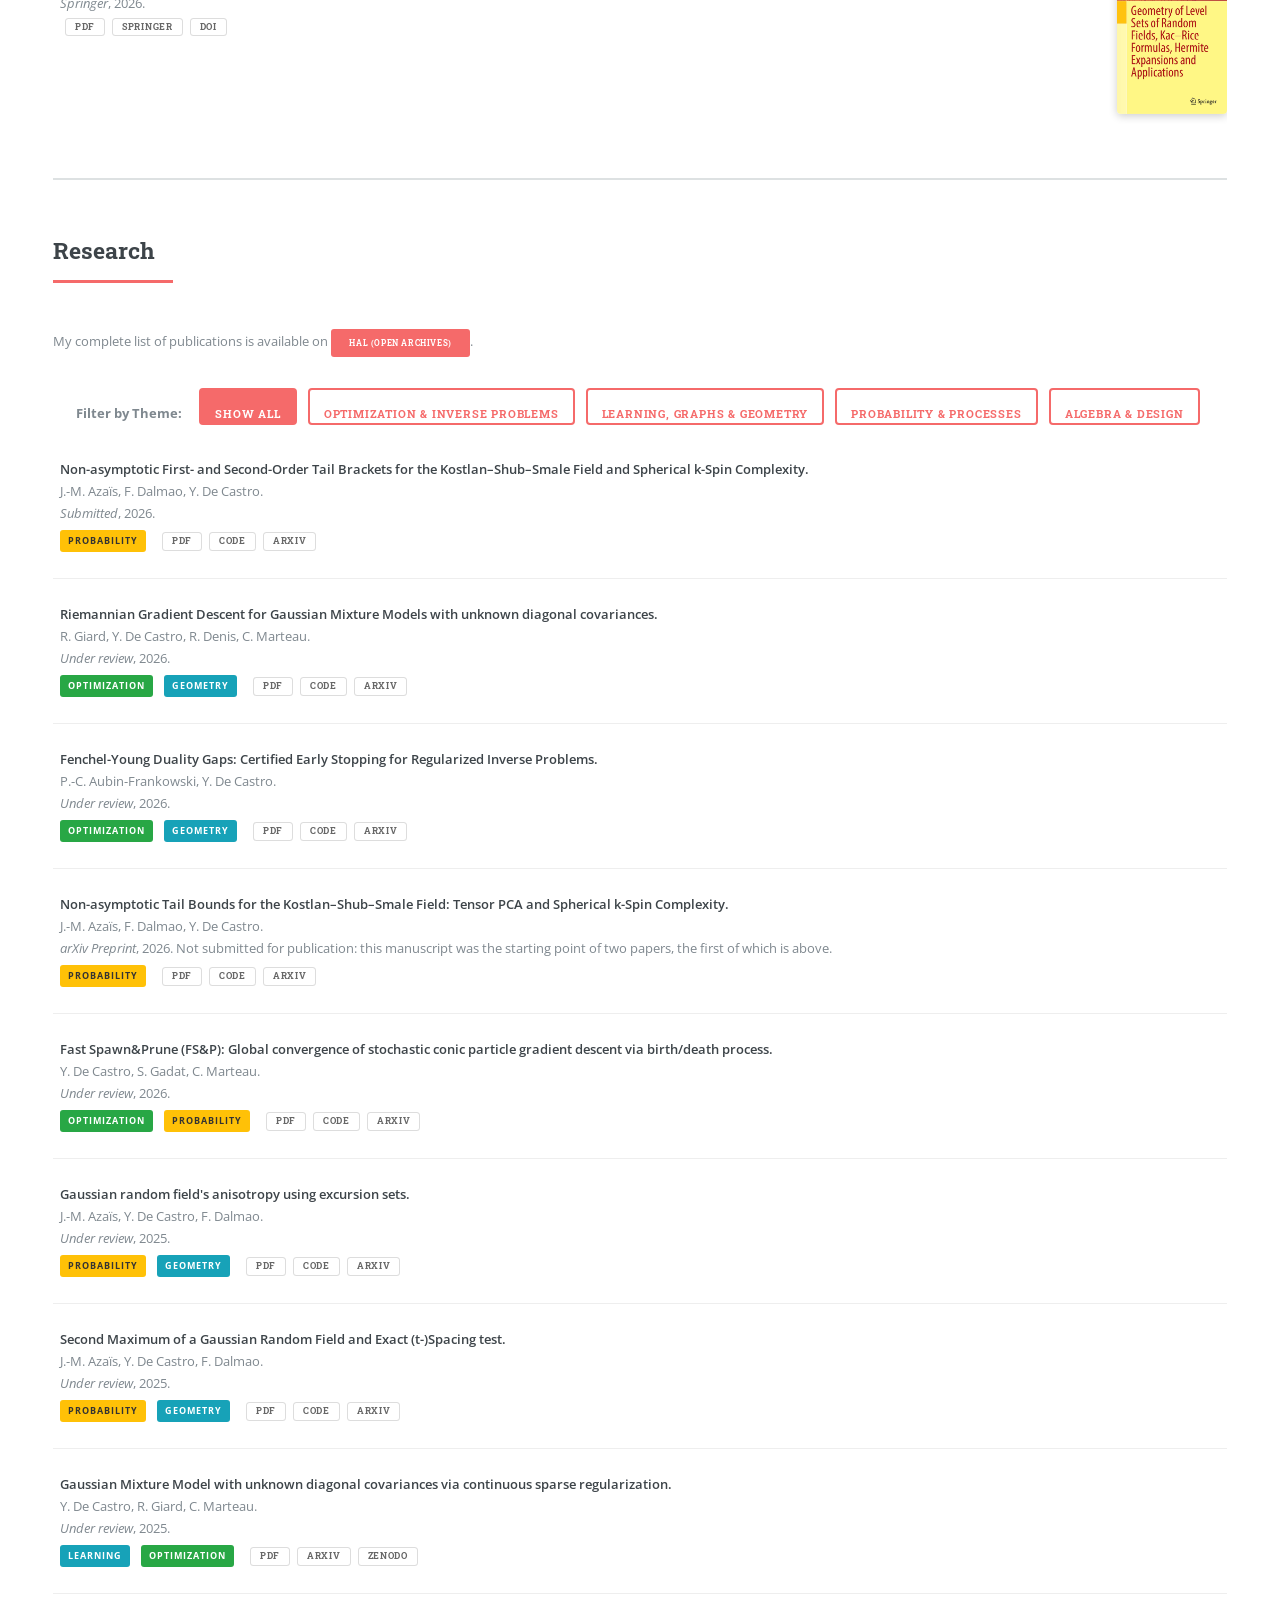
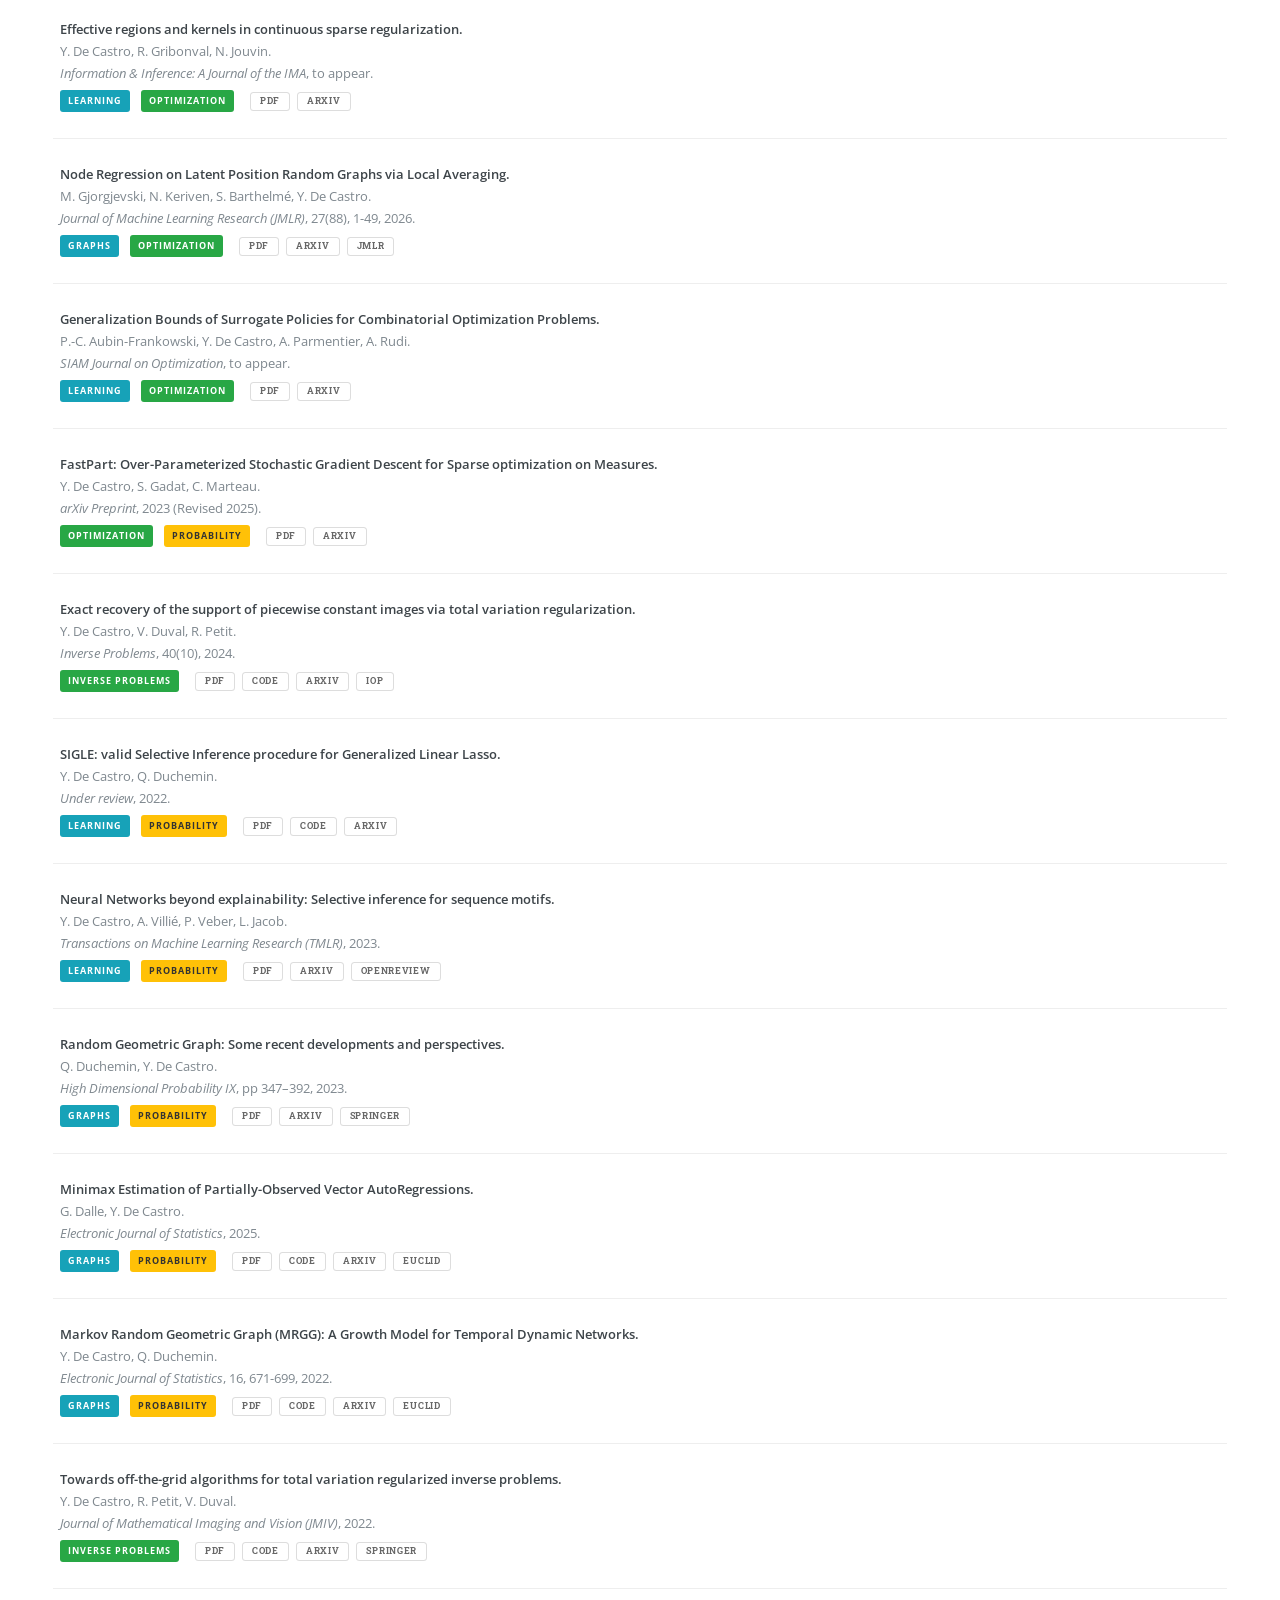
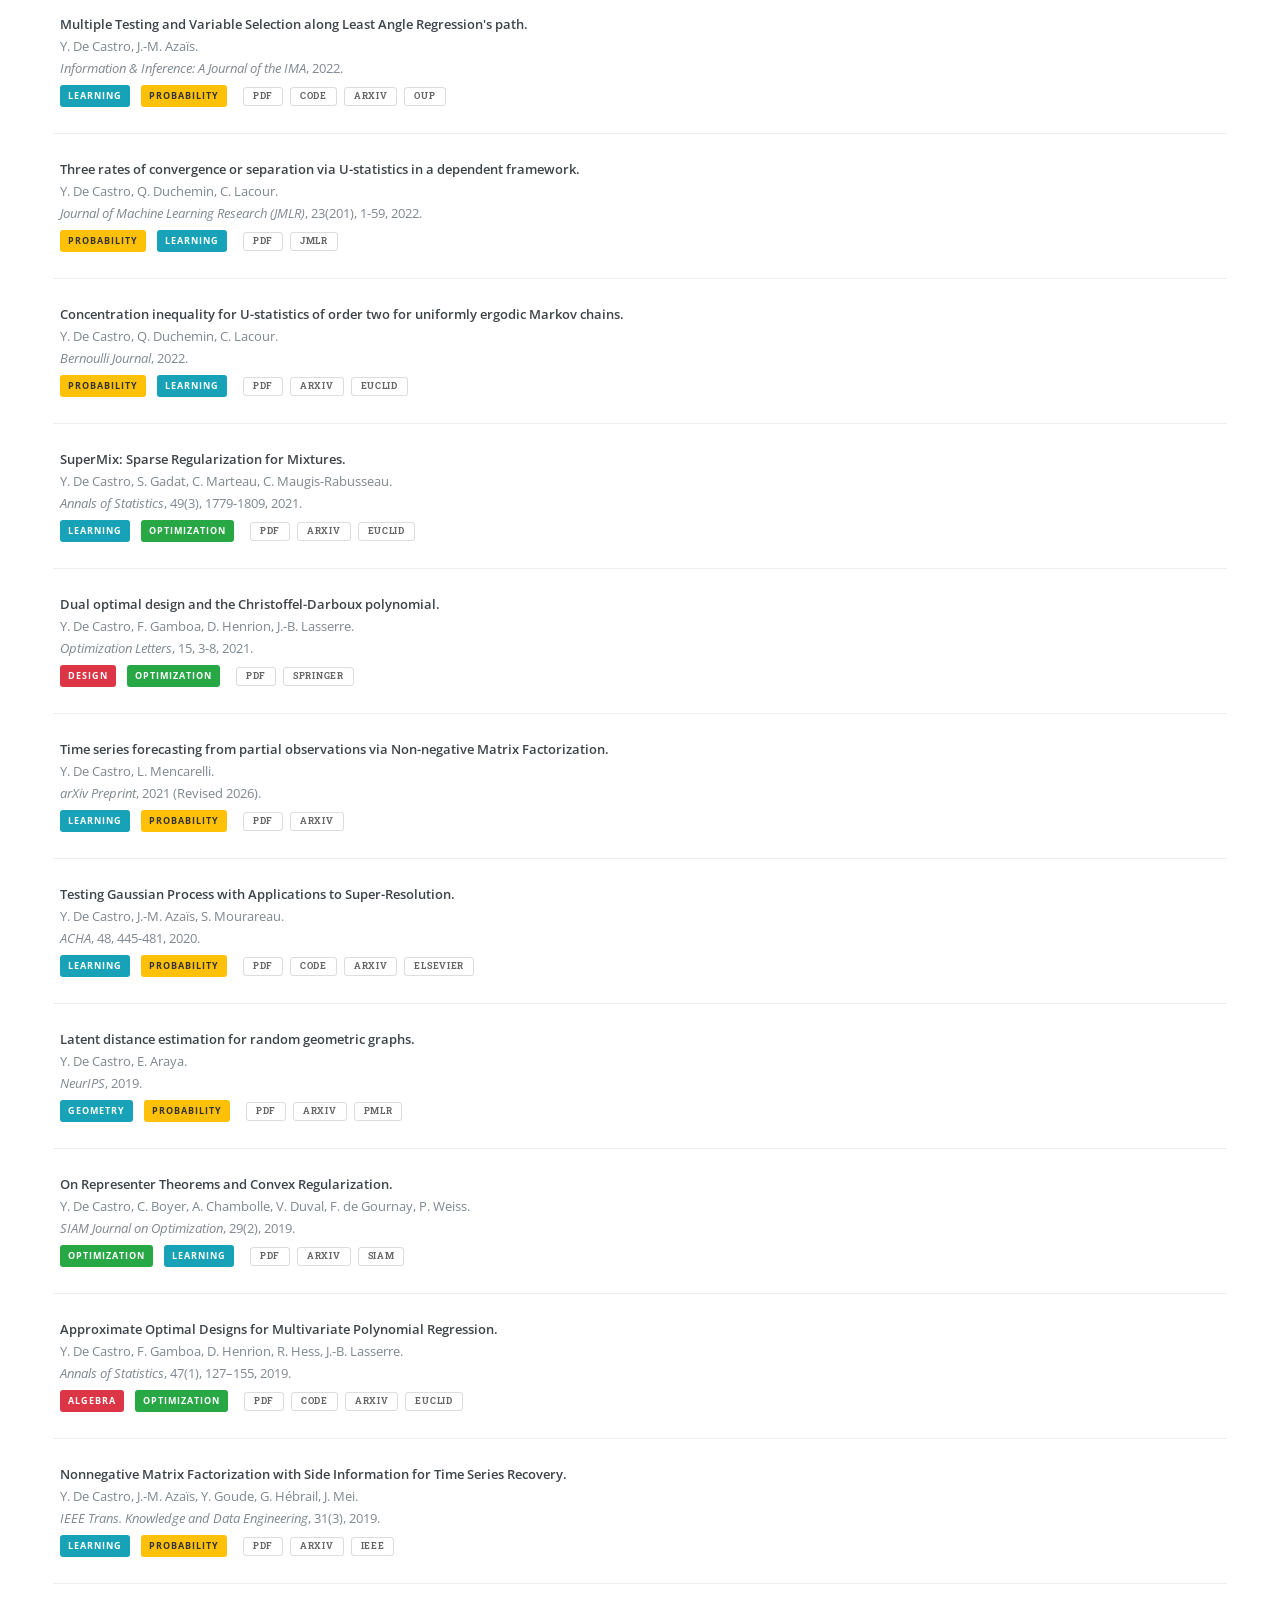
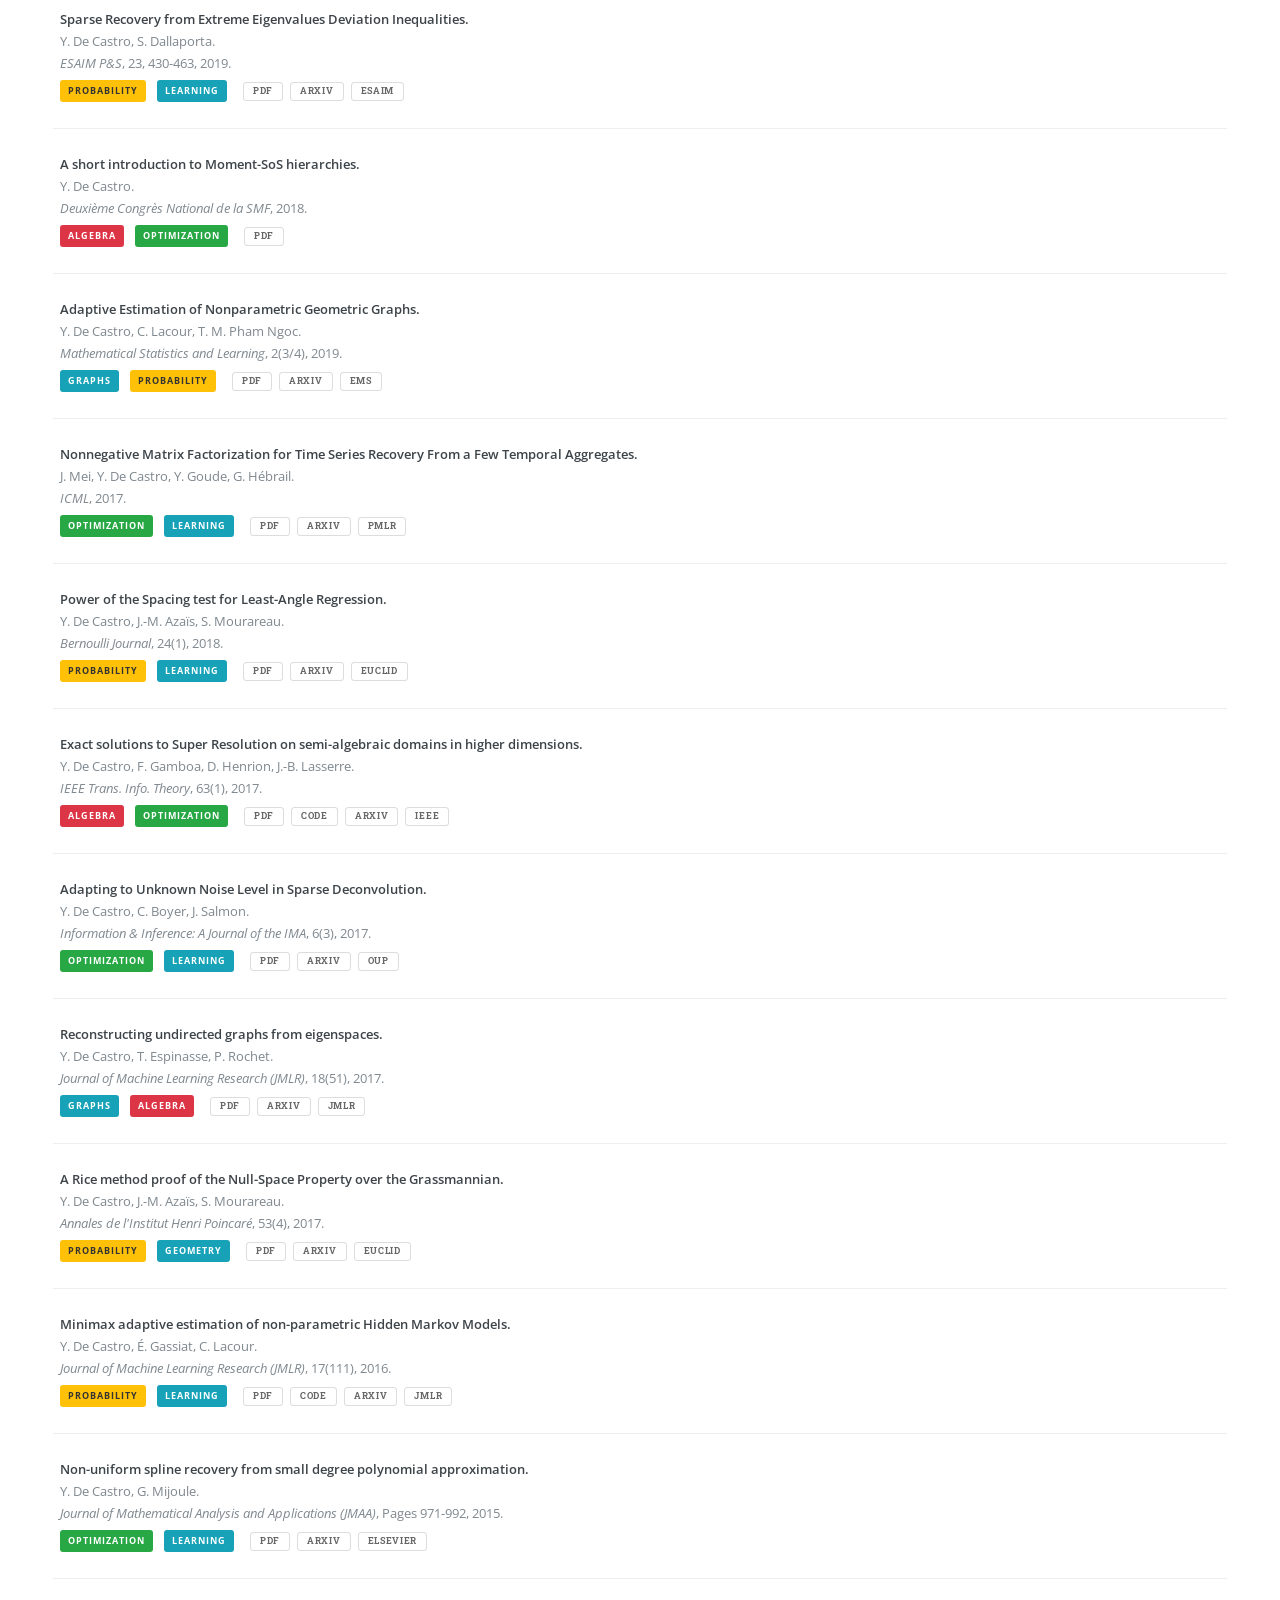
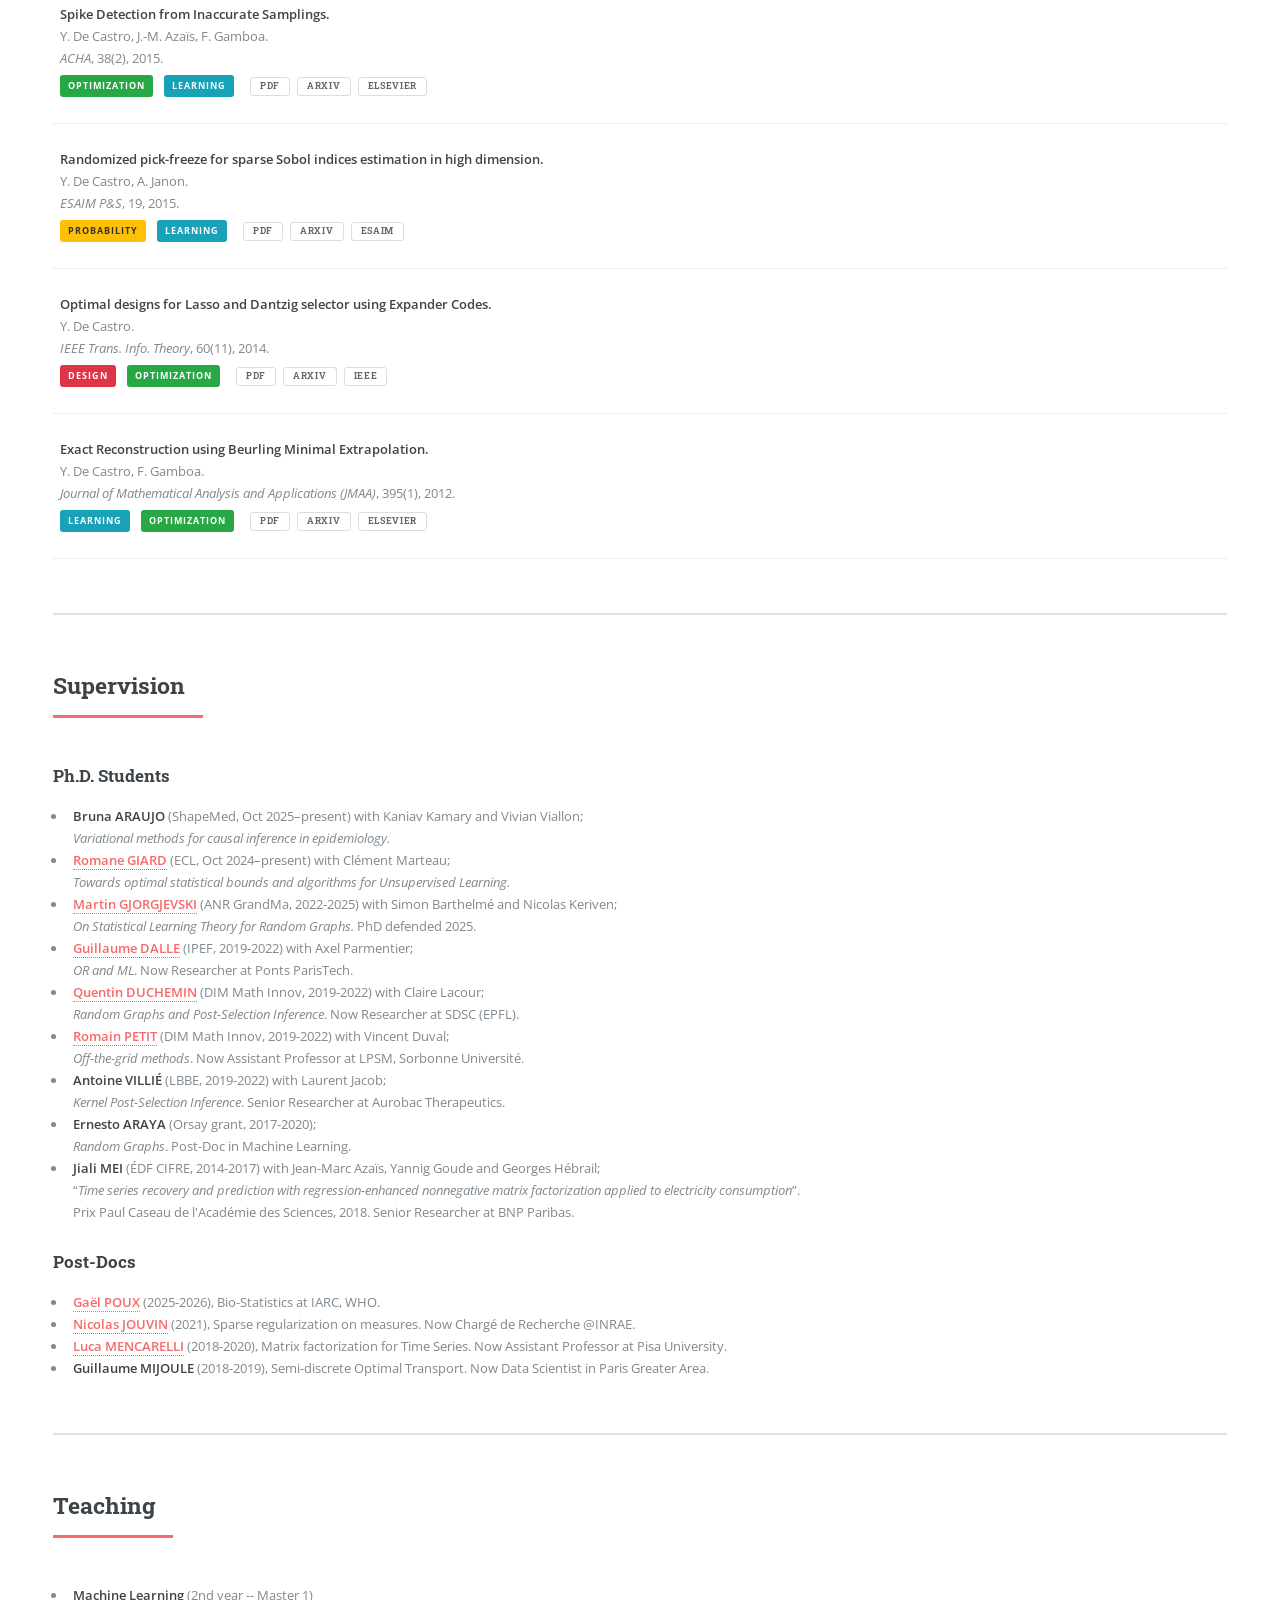
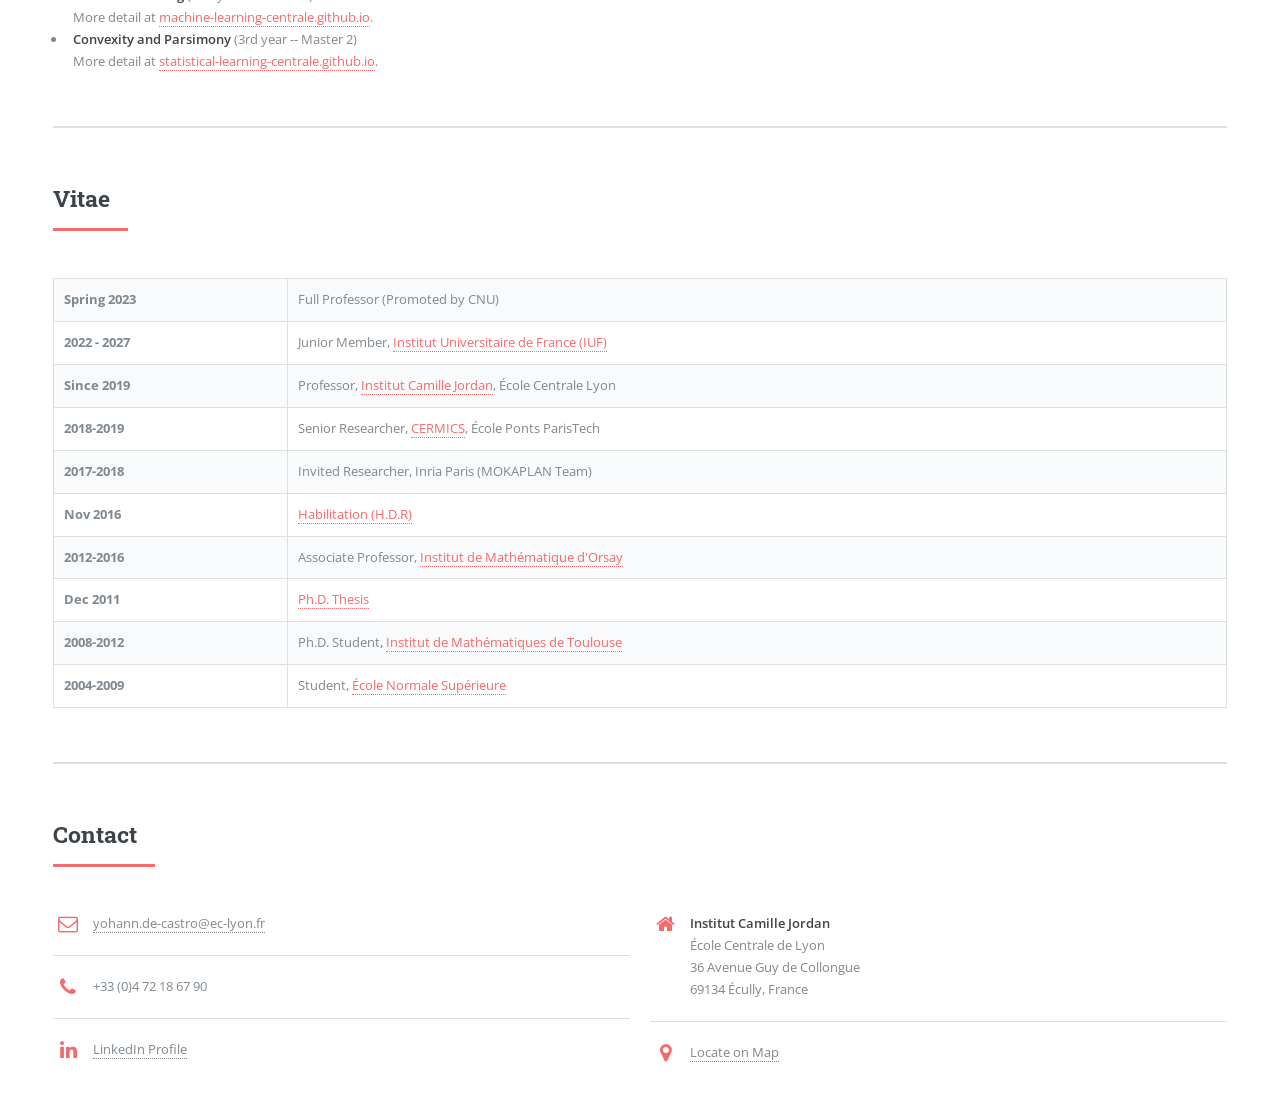
==== commit a78e35fe: "paper 50" ====
--- a/index.html
+++ b/index.html
@@ -245,6 +245,9 @@
 									<div class="content">
                                         <ul class="alt">
                                             <li>
+                                                <strong>[Nov 2026]</strong> New paper <a href="research/paper50.pdf">Non-asymptotic First- and Second-Order Tail Brackets for the Kostlan–Shub–Smale Field and Spherical k-Spin Complexity</a> with J.-M. Azaïs and F. Dalmao, submitted. <a href="https://github.com/ydecastro/TENSOR-KSS" class="button small" target="_blank" rel="noopener">Code</a> <a href="https://arxiv.org/abs/ARXIV-ID" class="button small" target="_blank" rel="noopener">arXiv</a>
+                                            </li>
+                                            <li>
                                                 <strong>[Sep 2026]</strong> New paper <a href="research/paper49.pdf">Riemannian Gradient Descent for Gaussian Mixture Models with unknown diagonal covariances</a> with R. Giard, R. Denis and C. Marteau, under review. <a href="https://github.com/giardr/blasso_gmm_cpgd" class="button small" target="_blank" rel="noopener">Code</a> <a href="https://arxiv.org/abs/2609.30220" class="button small" target="_blank" rel="noopener">arXiv</a>
                                             </li>
                                             <li>
@@ -335,6 +338,18 @@
 
                                 <ul class="pub-list" style="list-style: none; padding-left: 0;">
 
+                                    <li class="filter-div prob">
+                                        <div class="pub-item">
+                                            <strong>Non-asymptotic First- and Second-Order Tail Brackets for the Kostlan–Shub–Smale Field and Spherical k-Spin Complexity.</strong><br>
+                                            J.-M. Azaïs, F. Dalmao, Y. De Castro.<br>
+                                            <em>Submitted</em>, 2026.<br>
+                                            <span class="tag tag-prob">Probability</span>
+                                            <a href="research/paper50.pdf" class="button small">PDF</a>
+                                            <a href="https://github.com/ydecastro/TENSOR-KSS" class="button small" target="_blank" rel="noopener">Code</a>
+                                            <a href="https://arxiv.org/abs/ARXIV-ID" class="button small" target="_blank" rel="noopener">arXiv</a>
+                                        </div>
+                                    </li>
+
                                     <li class="filter-div opt geom">
                                         <div class="pub-item">
                                             <strong>Riemannian Gradient Descent for Gaussian Mixture Models with unknown diagonal covariances.</strong><br>
@@ -365,7 +380,7 @@
                                         <div class="pub-item">
                                             <strong>Non-asymptotic Tail Bounds for the Kostlan–Shub–Smale Field: Tensor PCA and Spherical k-Spin Complexity.</strong><br>
                                             J.-M. Azaïs, F. Dalmao, Y. De Castro.<br>
-                                            <em>arXiv Preprint</em>, 2026.<br>
+                                            <em>arXiv Preprint</em>, 2026. Not submitted for publication: this manuscript was the starting point of two papers, the first of which is above.<br>
                                             <span class="tag tag-prob">Probability</span>
                                             <a href="research/paper47.pdf" class="button small">PDF</a>
                                             <a href="https://github.com/ydecastro/TENSOR-KSS" class="button small" target="_blank" rel="noopener">Code</a>
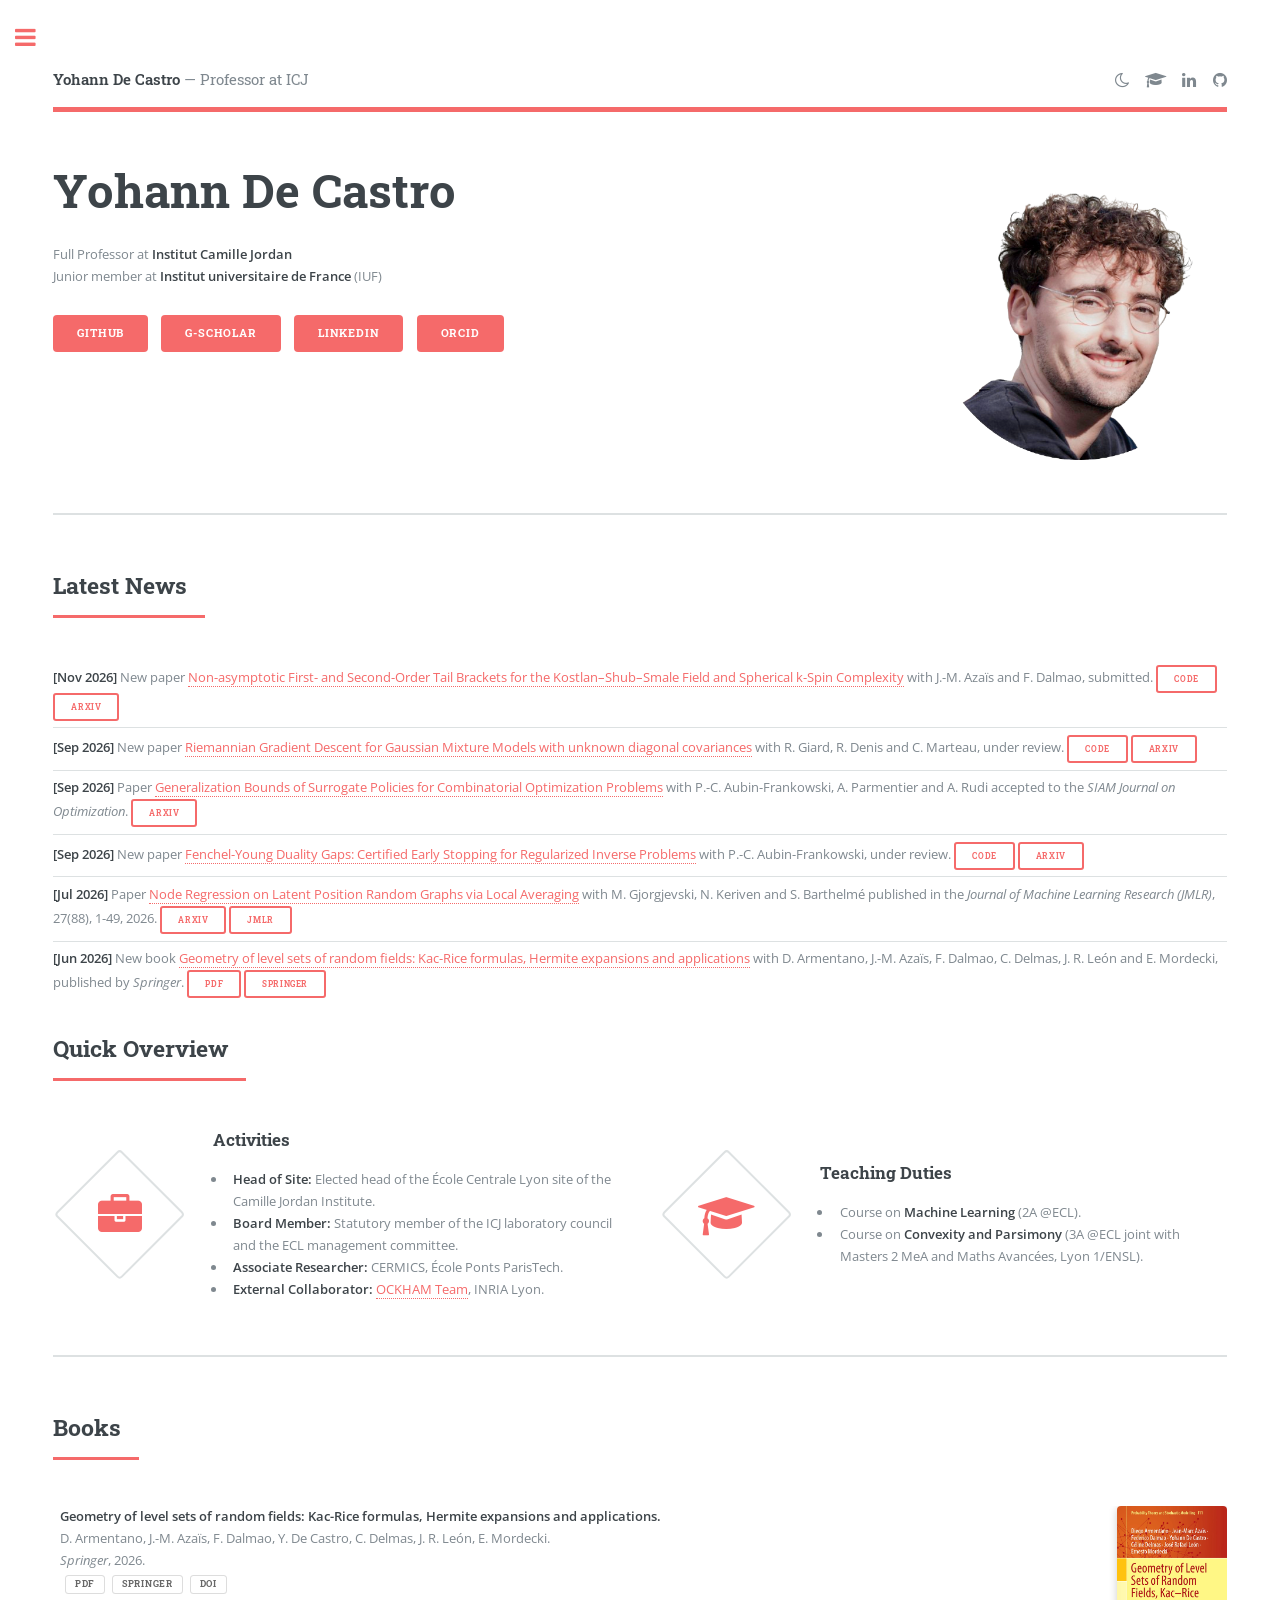
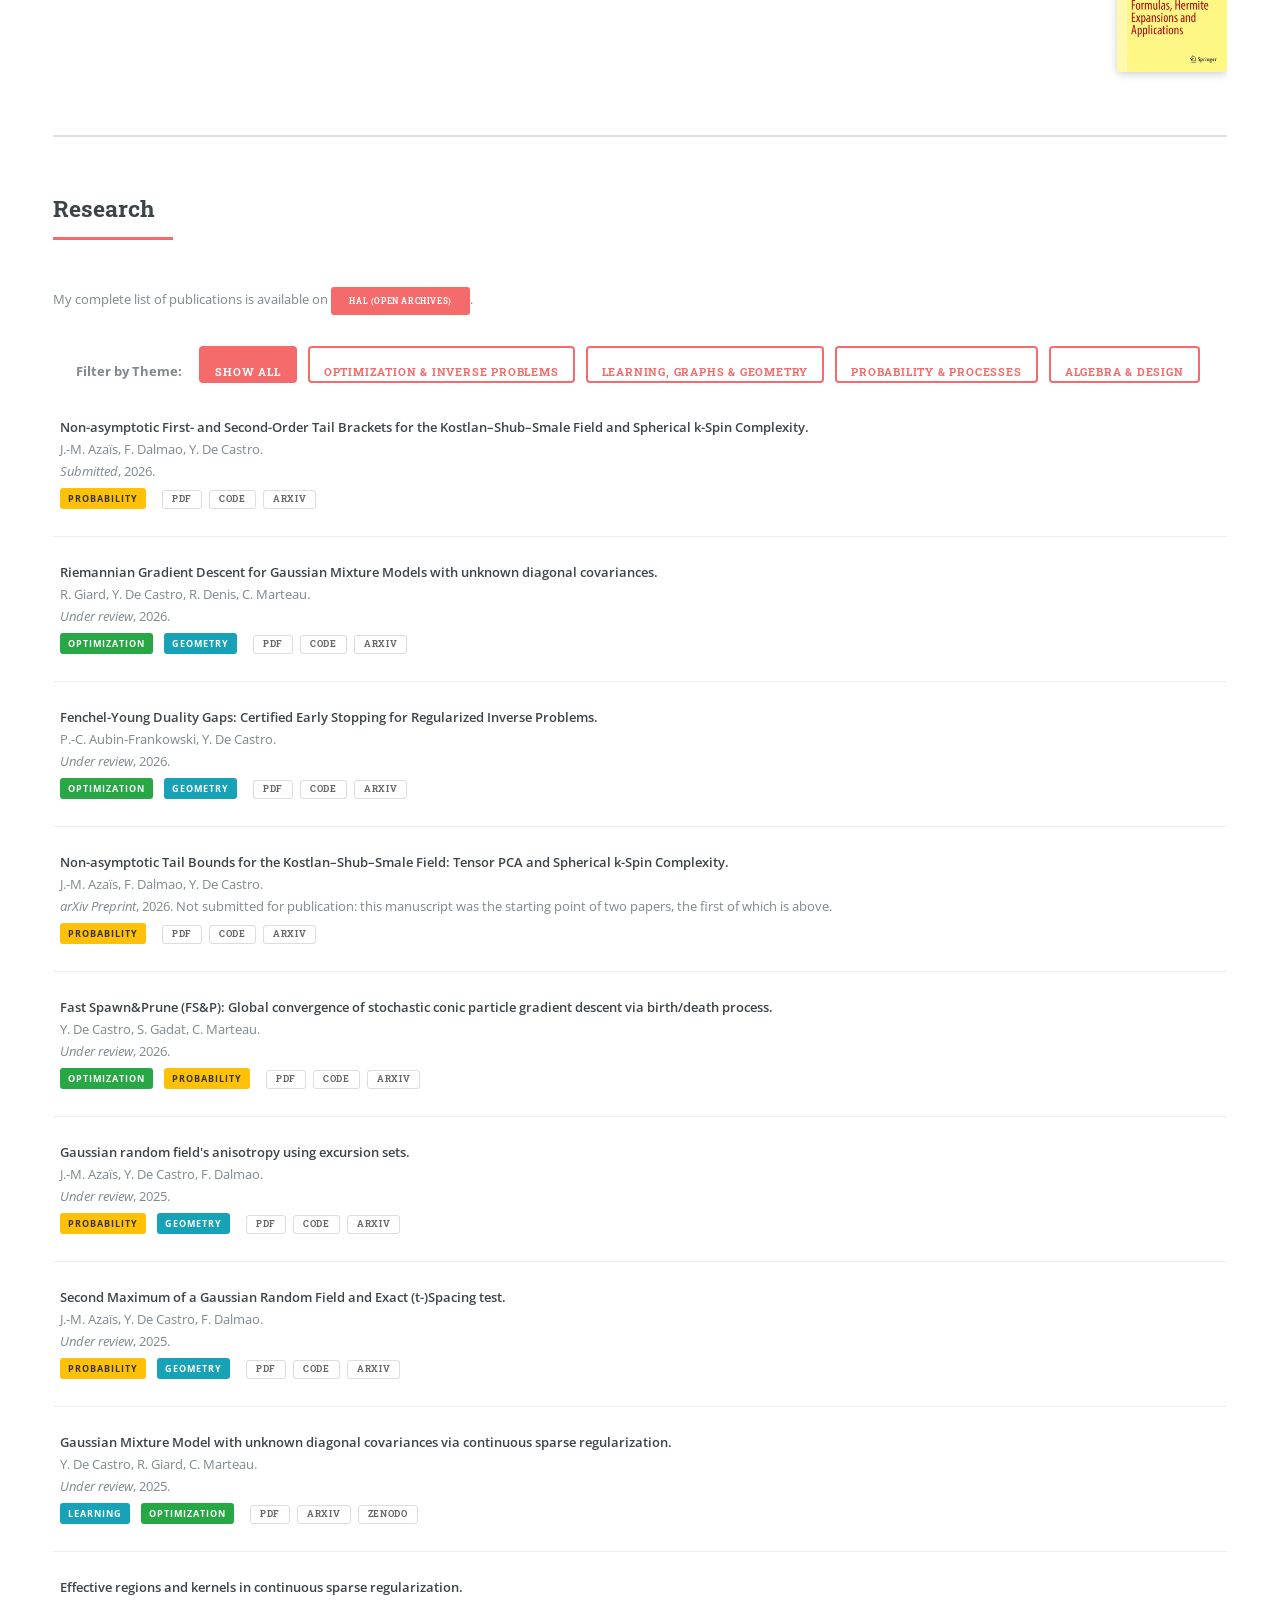
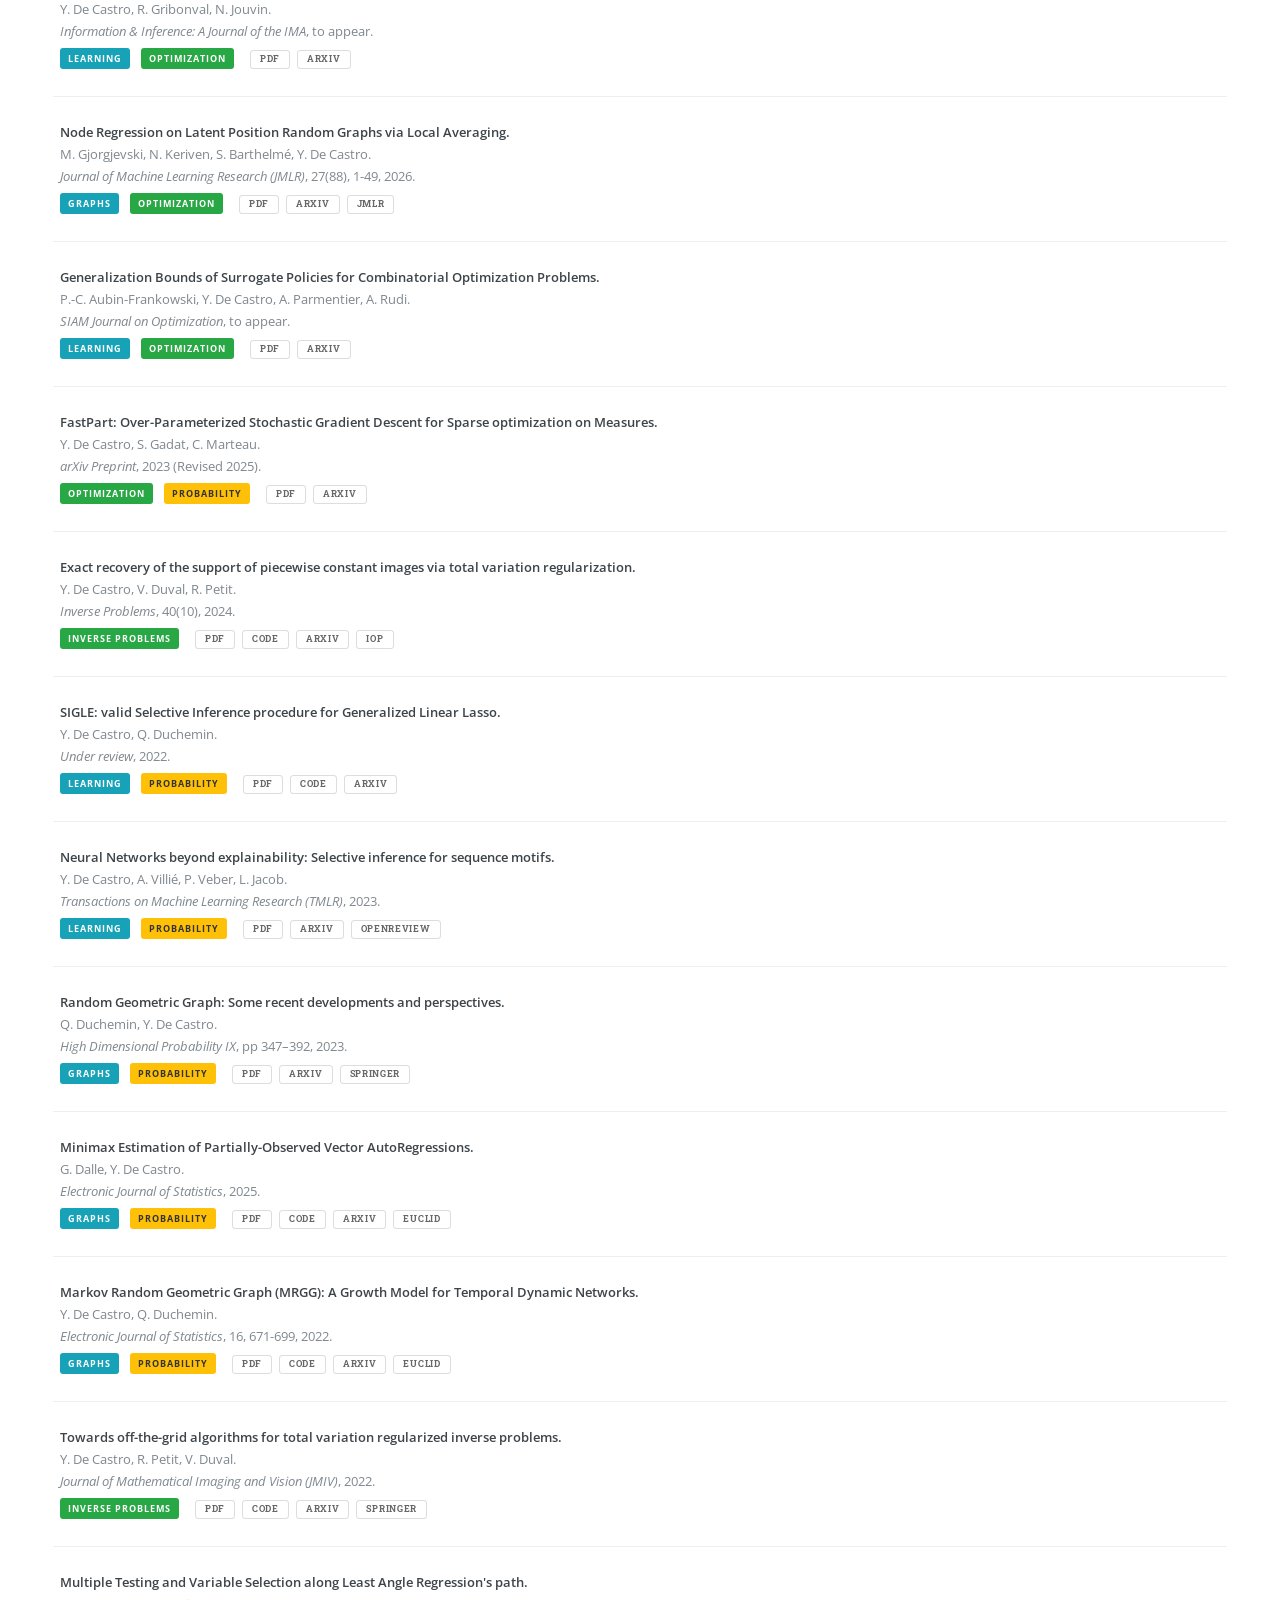
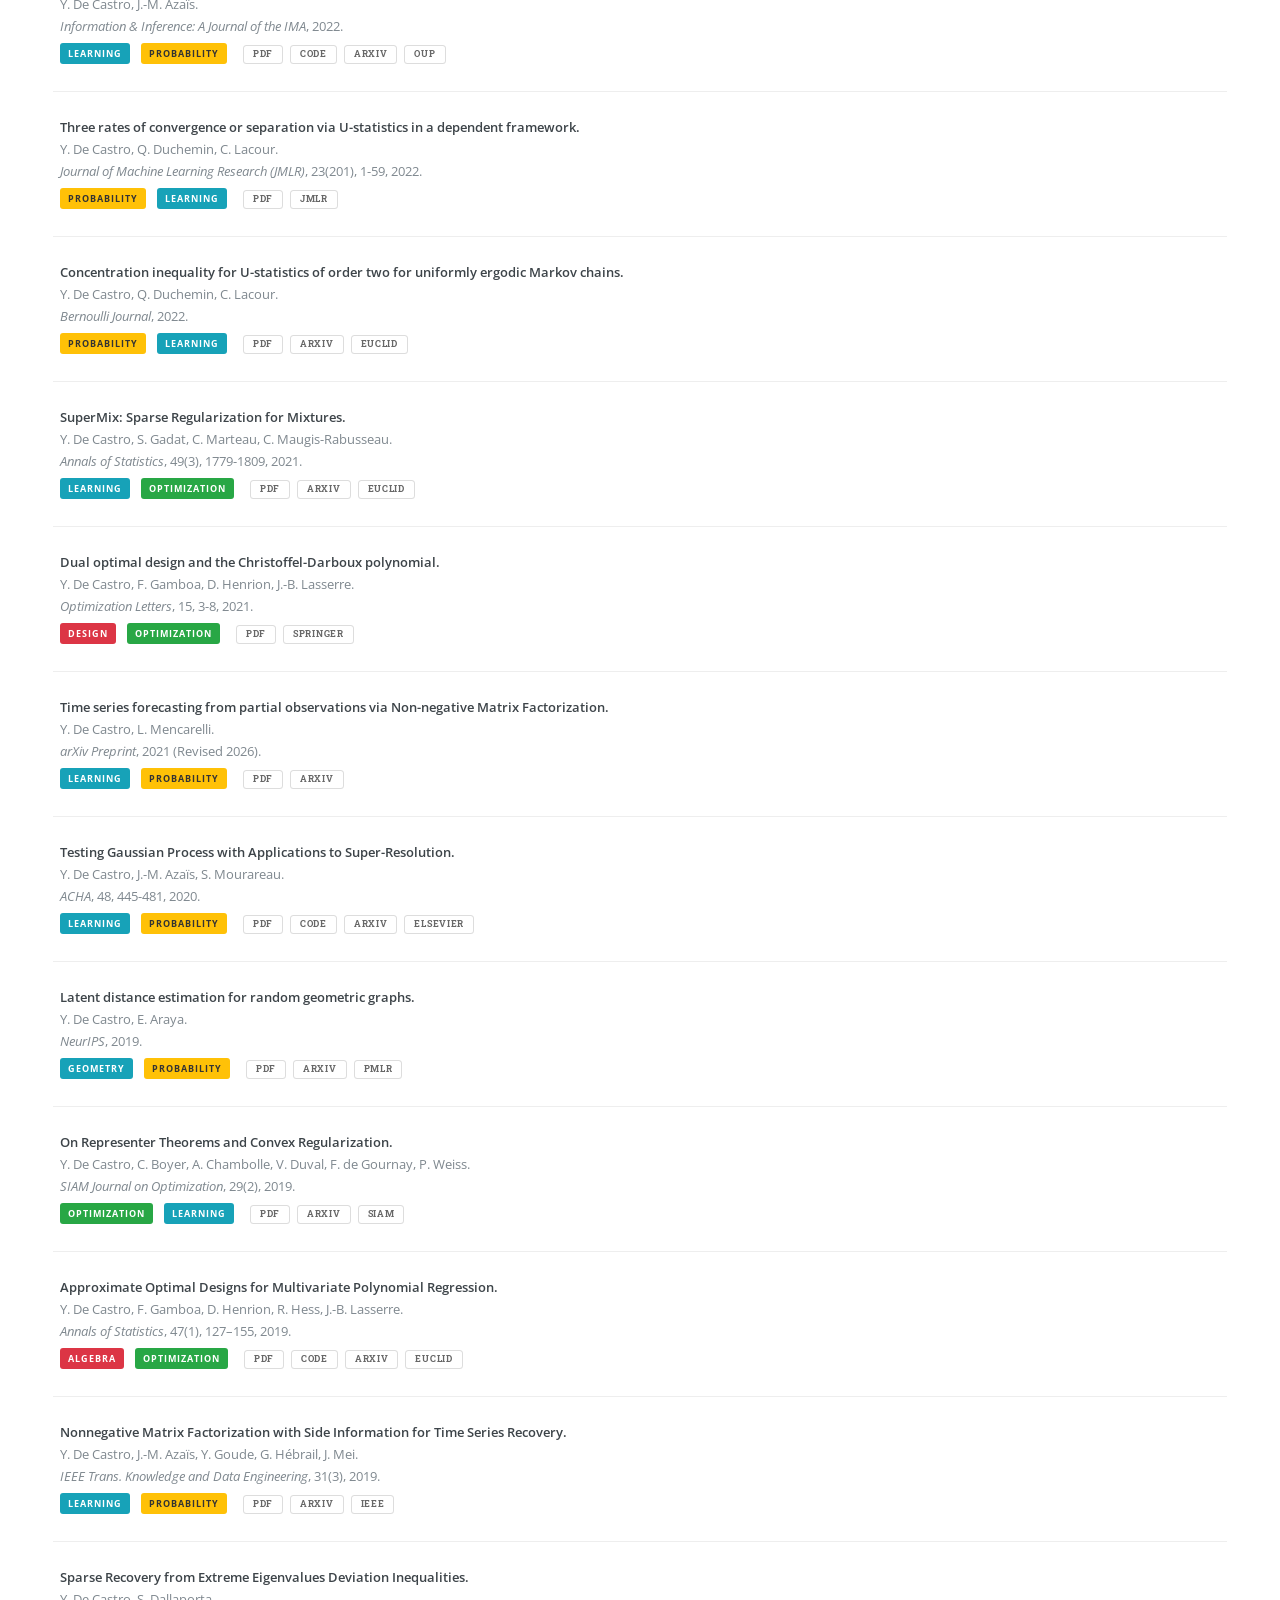
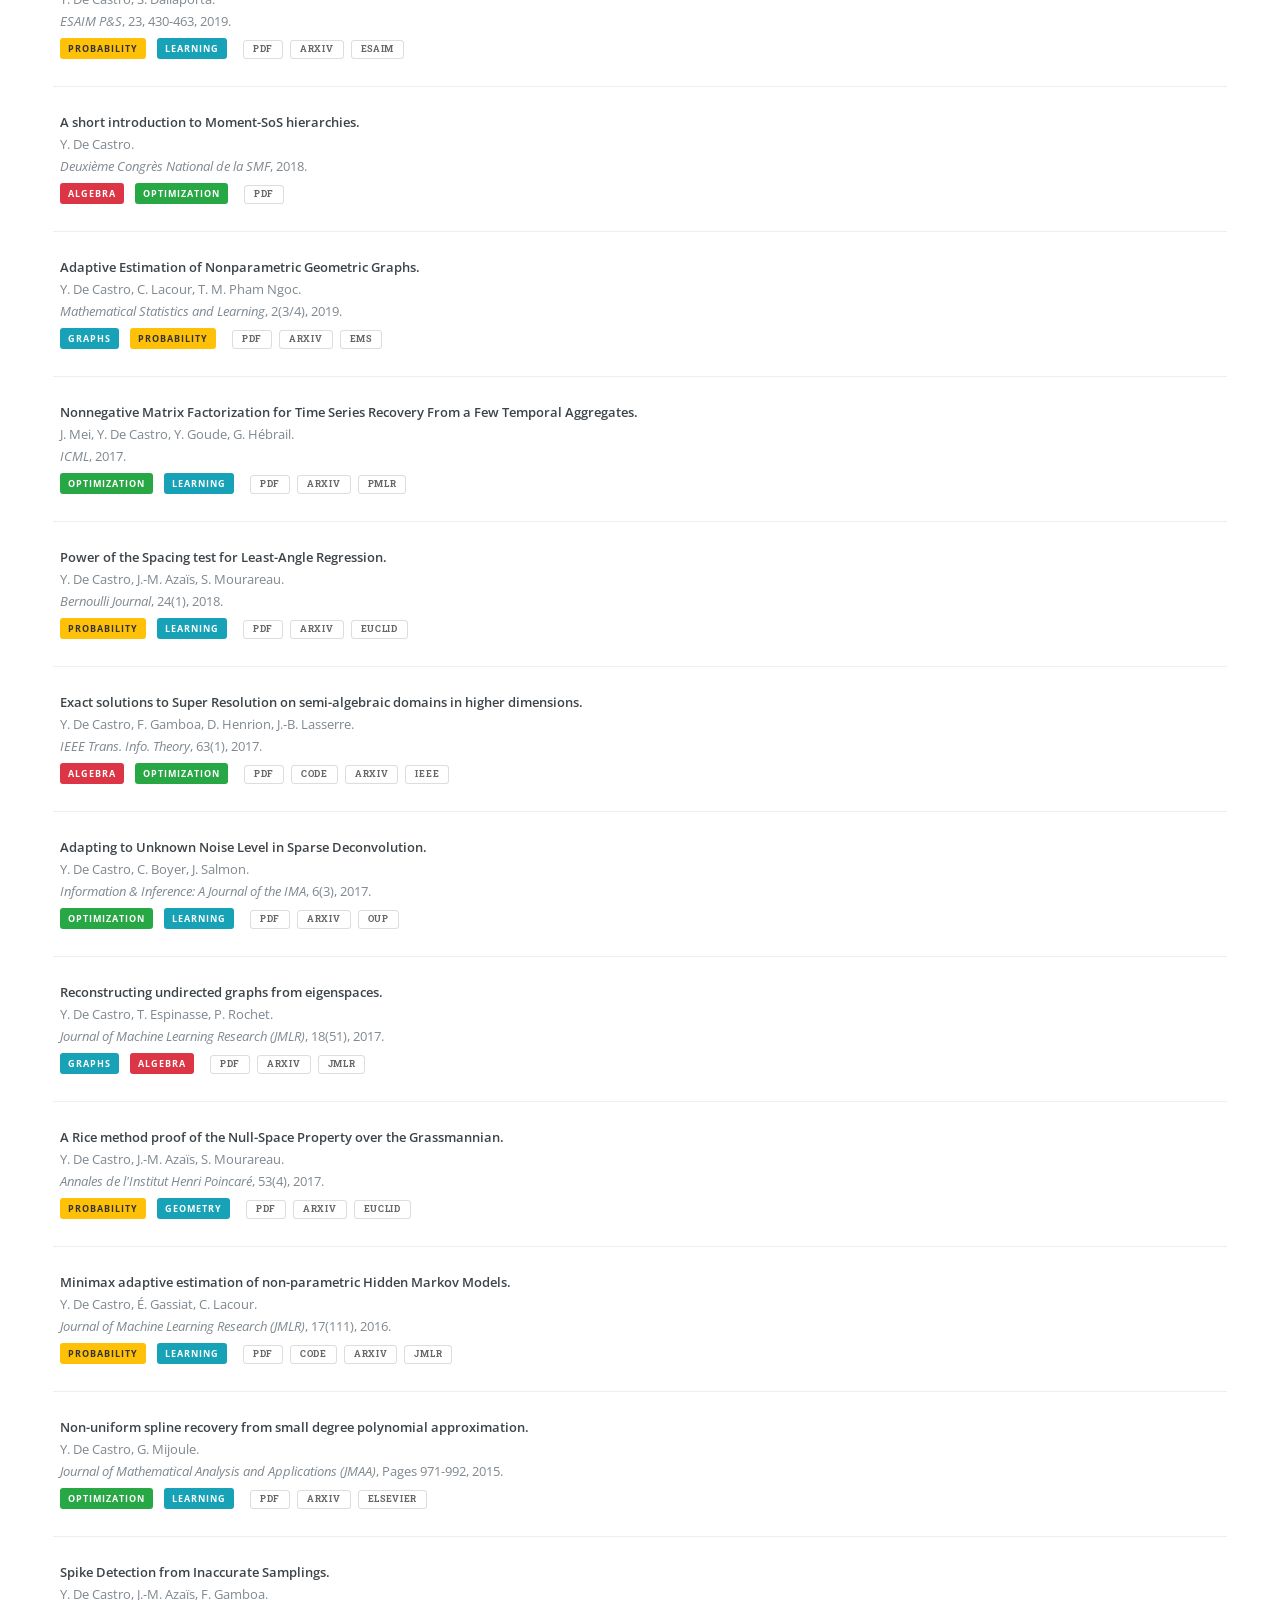
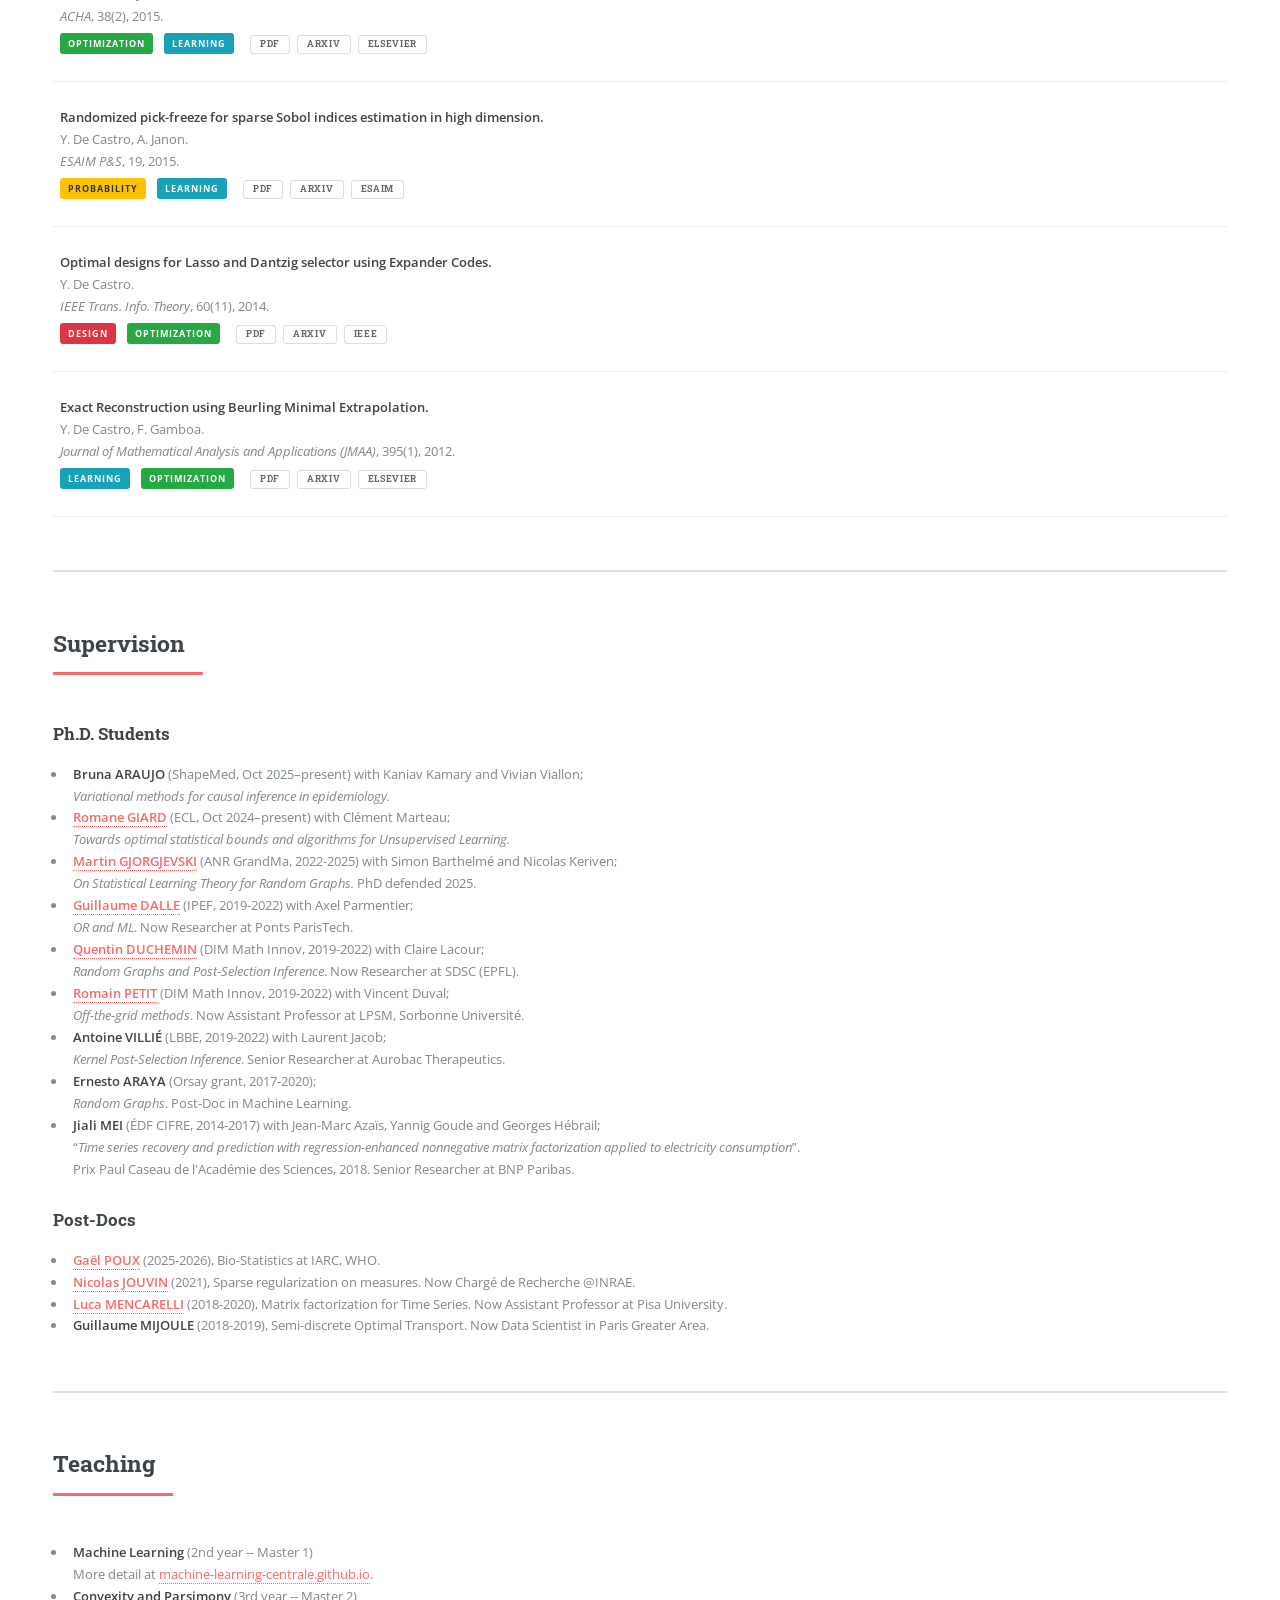
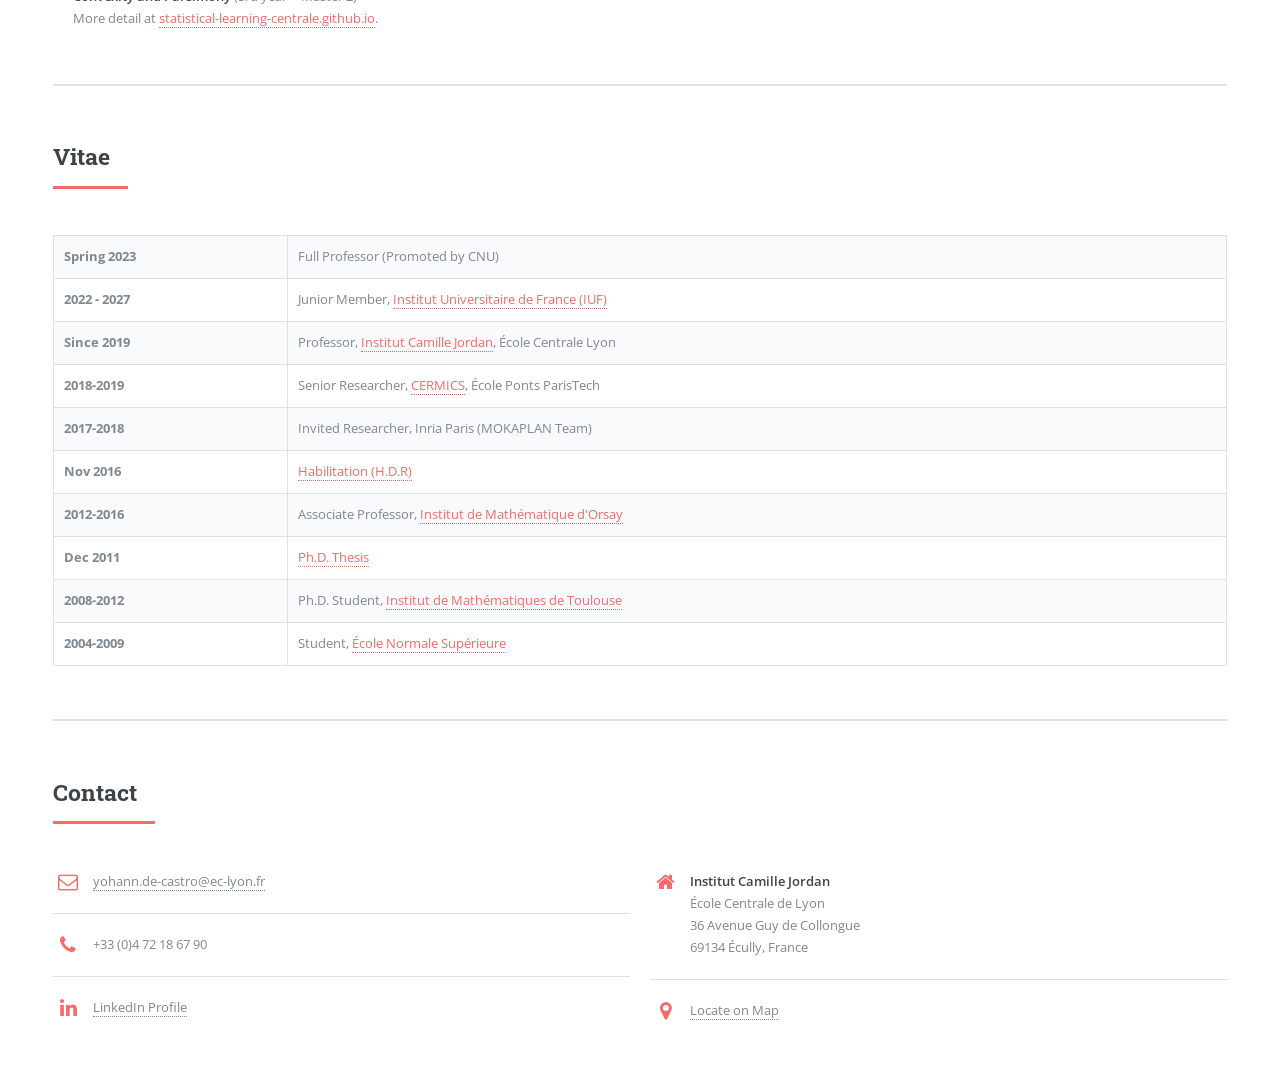
==== commit 43a09940: "Update index.html" ====
--- a/index.html
+++ b/index.html
@@ -245,7 +245,7 @@
 									<div class="content">
                                         <ul class="alt">
                                             <li>
-                                                <strong>[Nov 2026]</strong> New paper <a href="research/paper50.pdf">Non-asymptotic First- and Second-Order Tail Brackets for the Kostlan–Shub–Smale Field and Spherical k-Spin Complexity</a> with J.-M. Azaïs and F. Dalmao, submitted. <a href="https://github.com/ydecastro/TENSOR-KSS" class="button small" target="_blank" rel="noopener">Code</a> <a href="https://arxiv.org/abs/ARXIV-ID" class="button small" target="_blank" rel="noopener">arXiv</a>
+                                                <strong>[Nov 2026]</strong> New paper <a href="research/paper50.pdf">Non-asymptotic First- and Second-Order Tail Brackets for the Kostlan–Shub–Smale Field and Spherical k-Spin Complexity</a> with J.-M. Azaïs and F. Dalmao, submitted. <a href="https://github.com/ydecastro/TENSOR-KSS" class="button small" target="_blank" rel="noopener">Code</a> <a href="https://arxiv.org/abs/2611.09459" class="button small" target="_blank" rel="noopener">arXiv</a>
                                             </li>
                                             <li>
                                                 <strong>[Sep 2026]</strong> New paper <a href="research/paper49.pdf">Riemannian Gradient Descent for Gaussian Mixture Models with unknown diagonal covariances</a> with R. Giard, R. Denis and C. Marteau, under review. <a href="https://github.com/giardr/blasso_gmm_cpgd" class="button small" target="_blank" rel="noopener">Code</a> <a href="https://arxiv.org/abs/2609.30220" class="button small" target="_blank" rel="noopener">arXiv</a>
@@ -261,9 +261,6 @@
                                             </li>
                                             <li>
                                                 <strong>[Jun 2026]</strong> New book <a href="research/book1.pdf">Geometry of level sets of random fields: Kac-Rice formulas, Hermite expansions and applications</a> with D. Armentano, J.-M. Azaïs, F. Dalmao, C. Delmas, J. R. León and E. Mordecki, published by <em>Springer</em>. <a href="research/book1.pdf" class="button small">PDF</a> <a href="https://link.springer.com/book/9783032291431" class="button small" target="_blank" rel="noopener">Springer</a>
-                                            </li>
-                                            <li>
-                                                <strong>[Jun 2026]</strong> New paper <a href="research/paper47.pdf">Non-asymptotic Tail Bounds for the Kostlan–Shub–Smale Field: Tensor PCA and Spherical k-Spin Complexity</a> with J.-M. Azaïs and F. Dalmao. <a href="https://github.com/ydecastro/TENSOR-KSS" class="button small" target="_blank" rel="noopener">Code</a> <a href="https://arxiv.org/abs/2606.17665" class="button small" target="_blank" rel="noopener">arXiv</a>
                                             </li>
                                         </ul>
 									</div>
@@ -346,7 +343,7 @@
                                             <span class="tag tag-prob">Probability</span>
                                             <a href="research/paper50.pdf" class="button small">PDF</a>
                                             <a href="https://github.com/ydecastro/TENSOR-KSS" class="button small" target="_blank" rel="noopener">Code</a>
-                                            <a href="https://arxiv.org/abs/ARXIV-ID" class="button small" target="_blank" rel="noopener">arXiv</a>
+                                            <a href="https://arxiv.org/abs/2611.09459" class="button small" target="_blank" rel="noopener">arXiv</a>
                                         </div>
                                     </li>
 
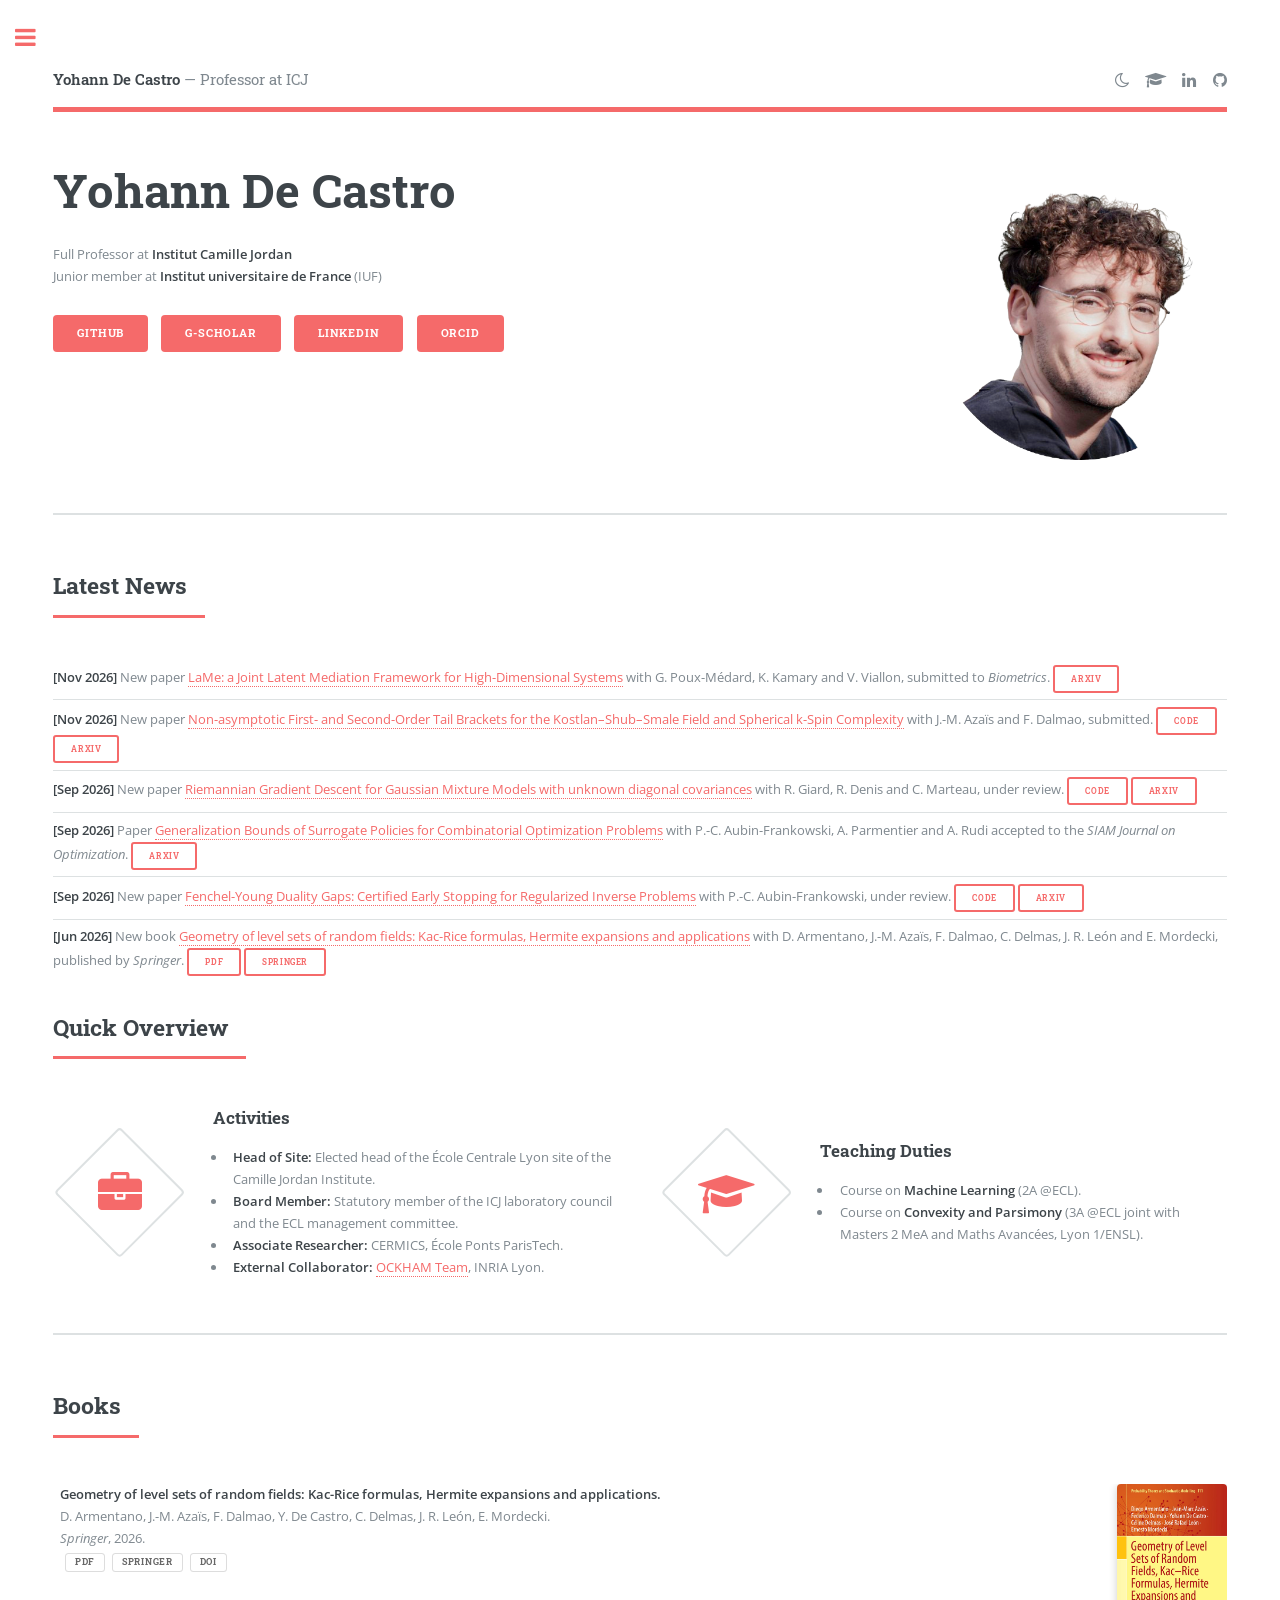
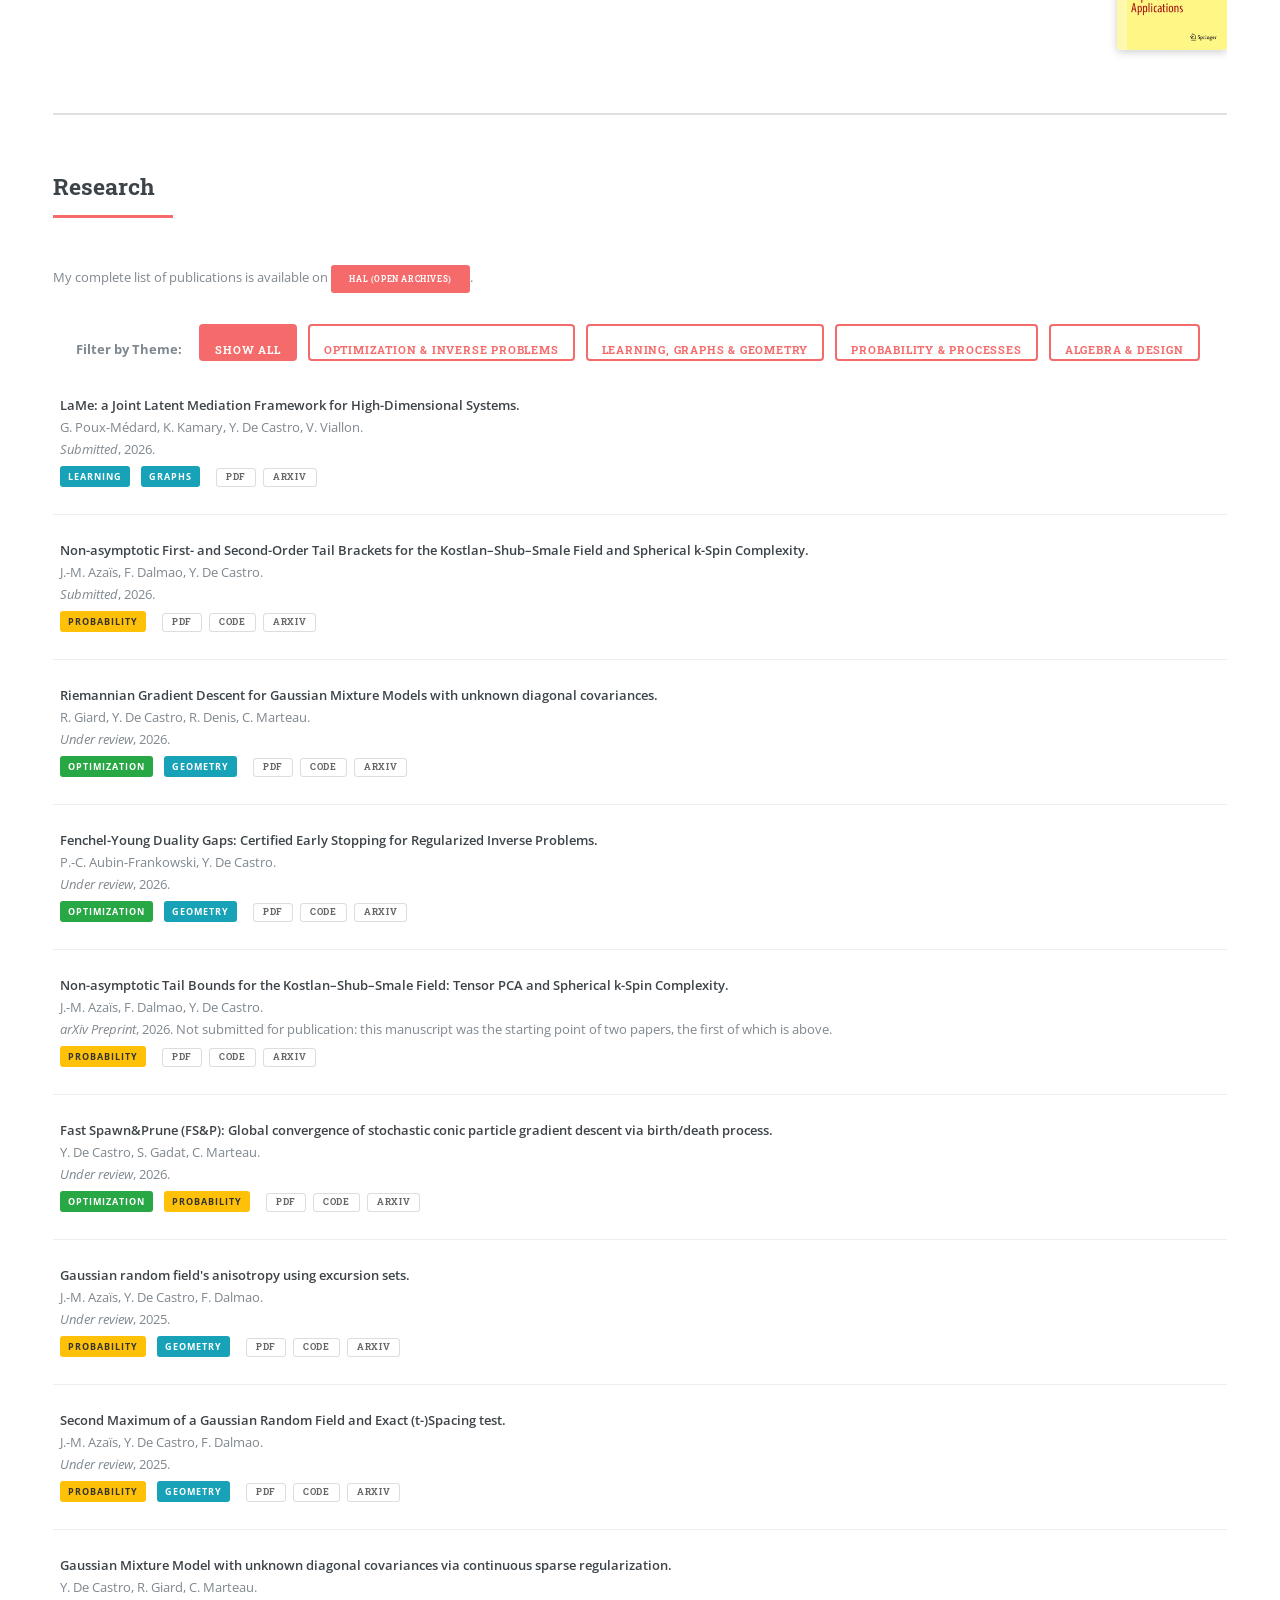
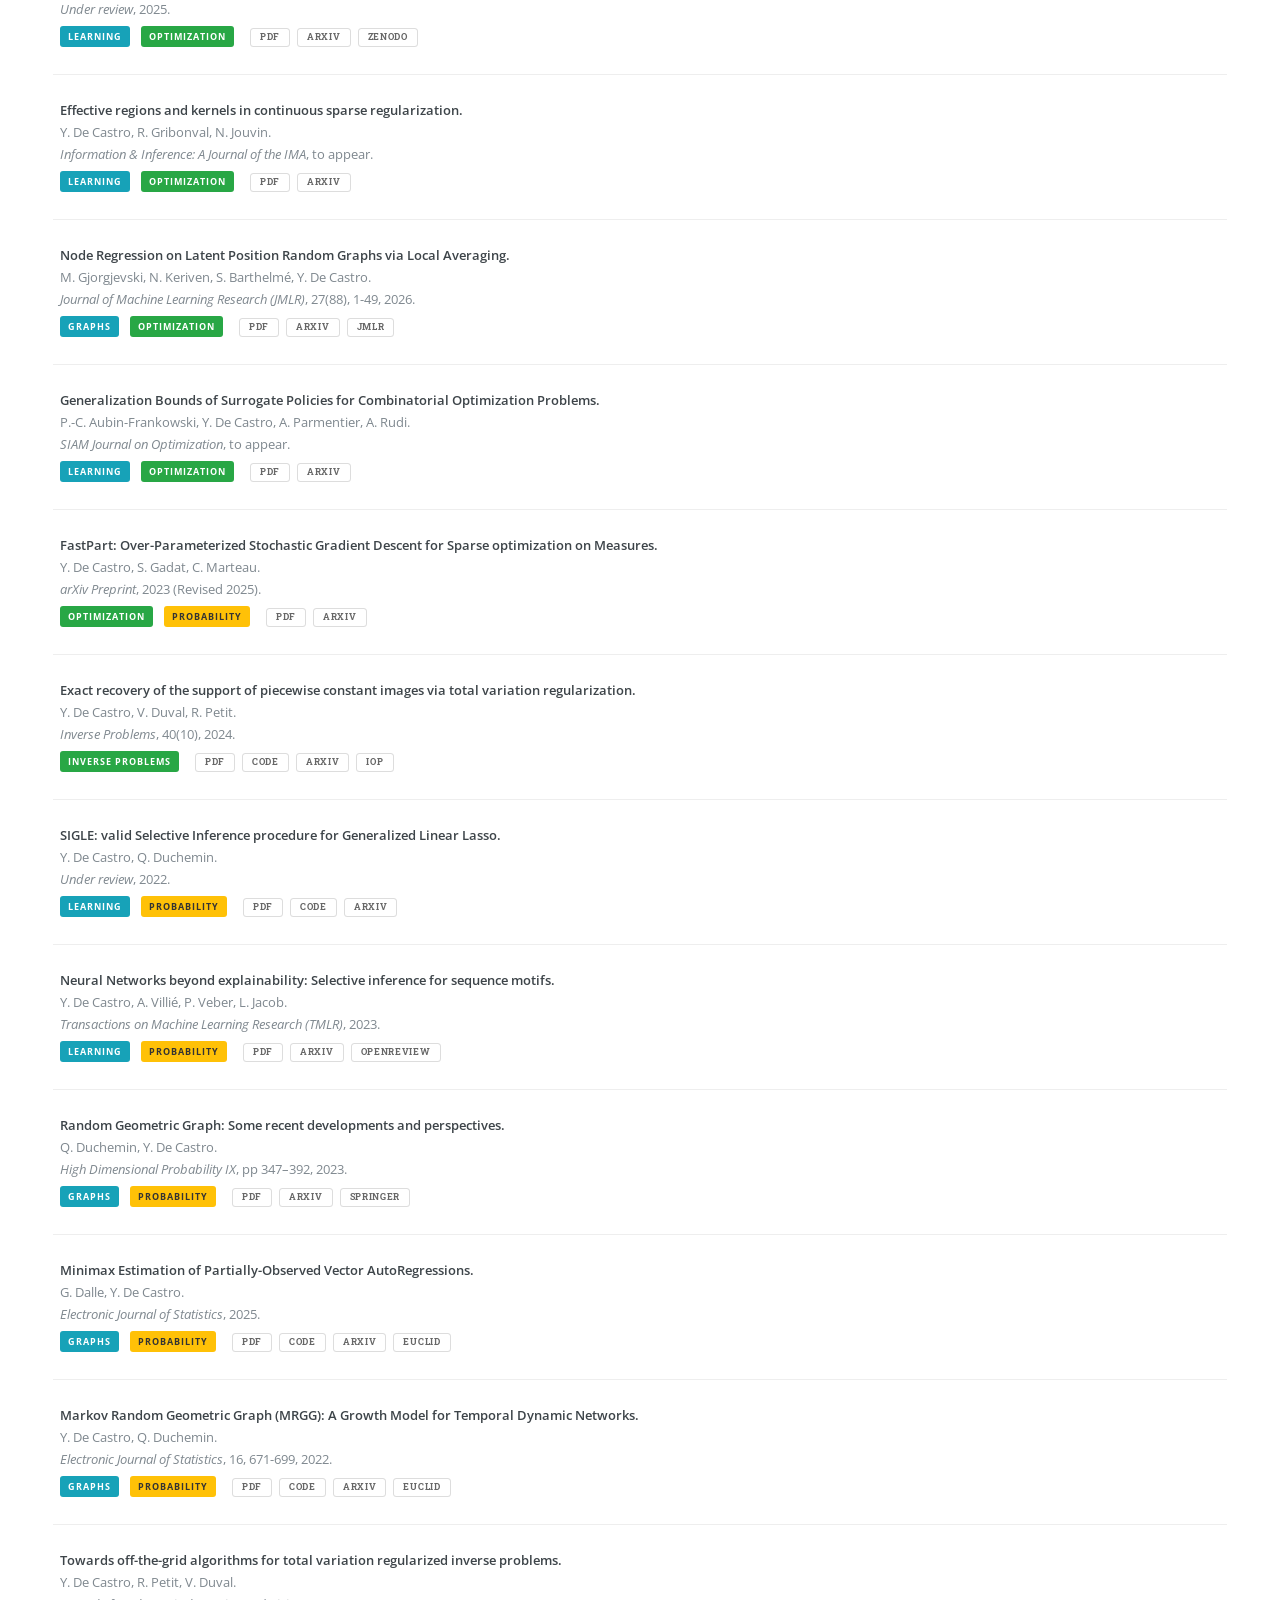
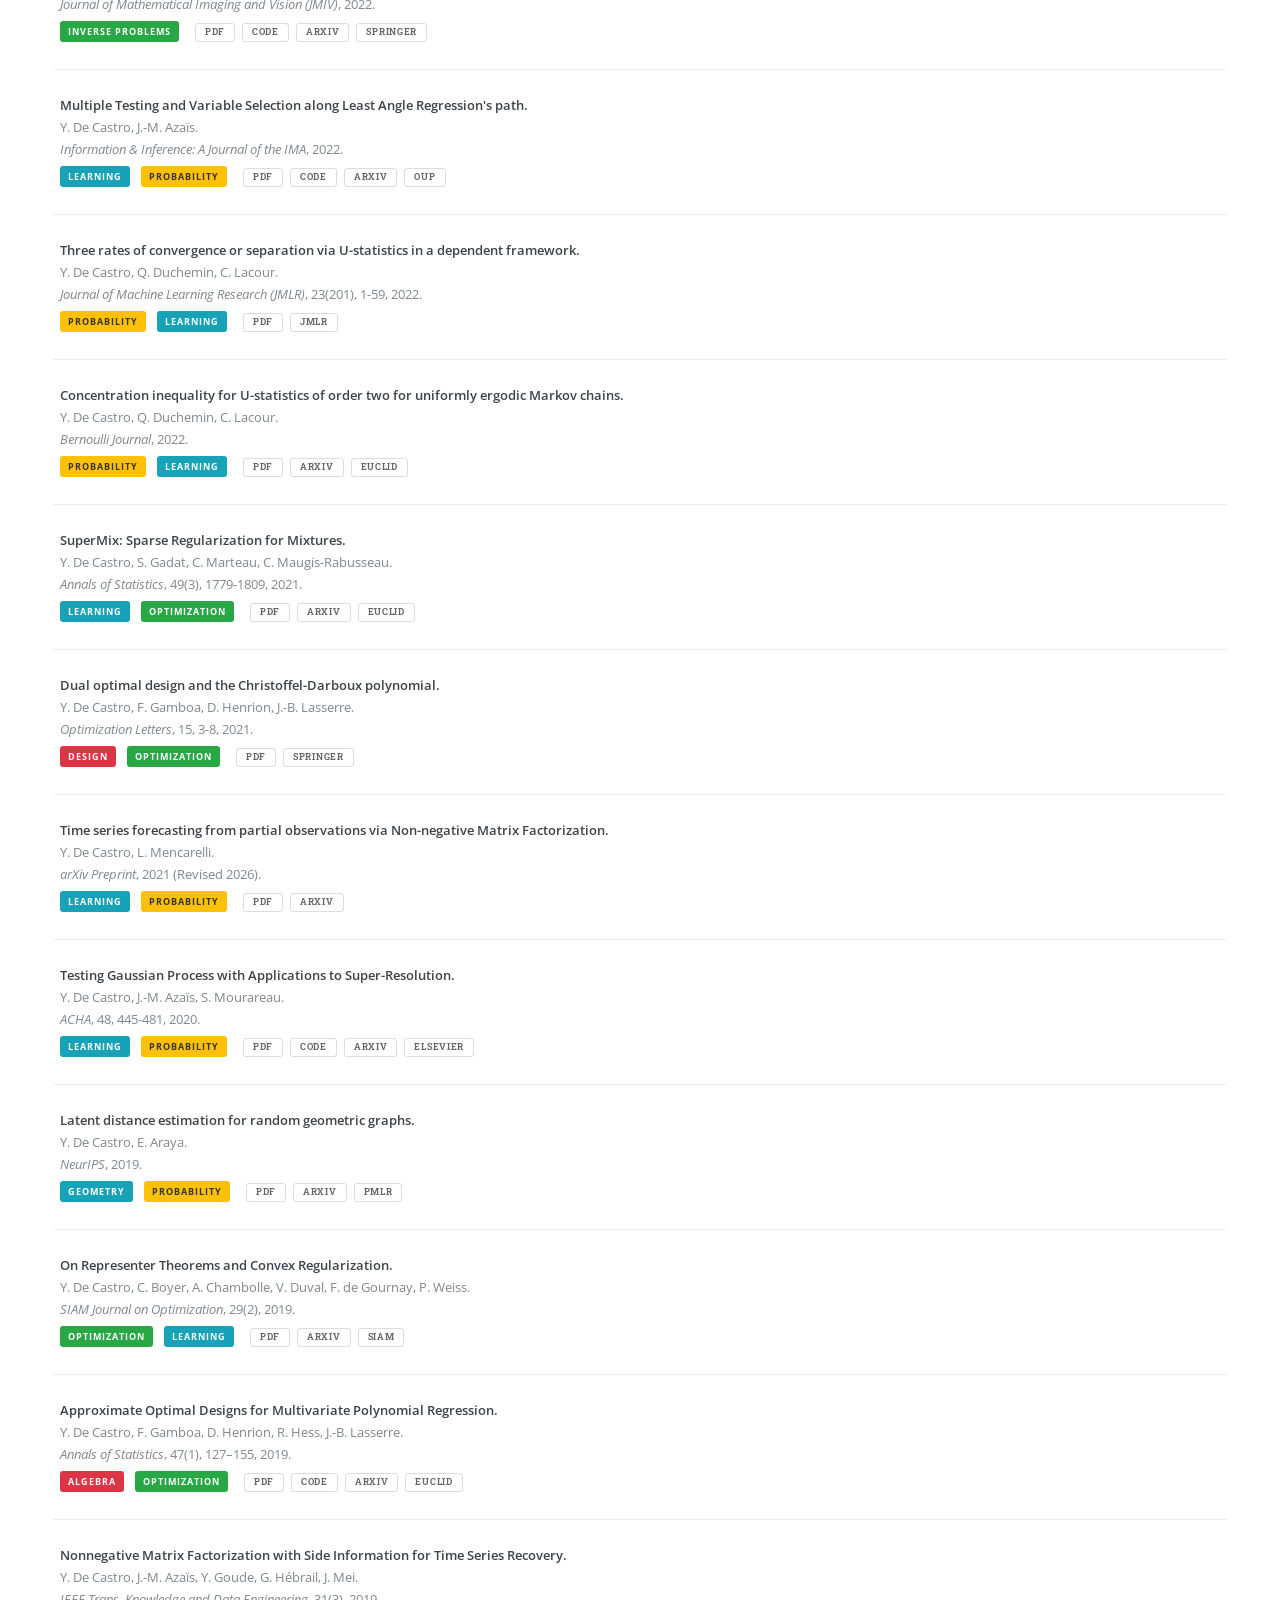
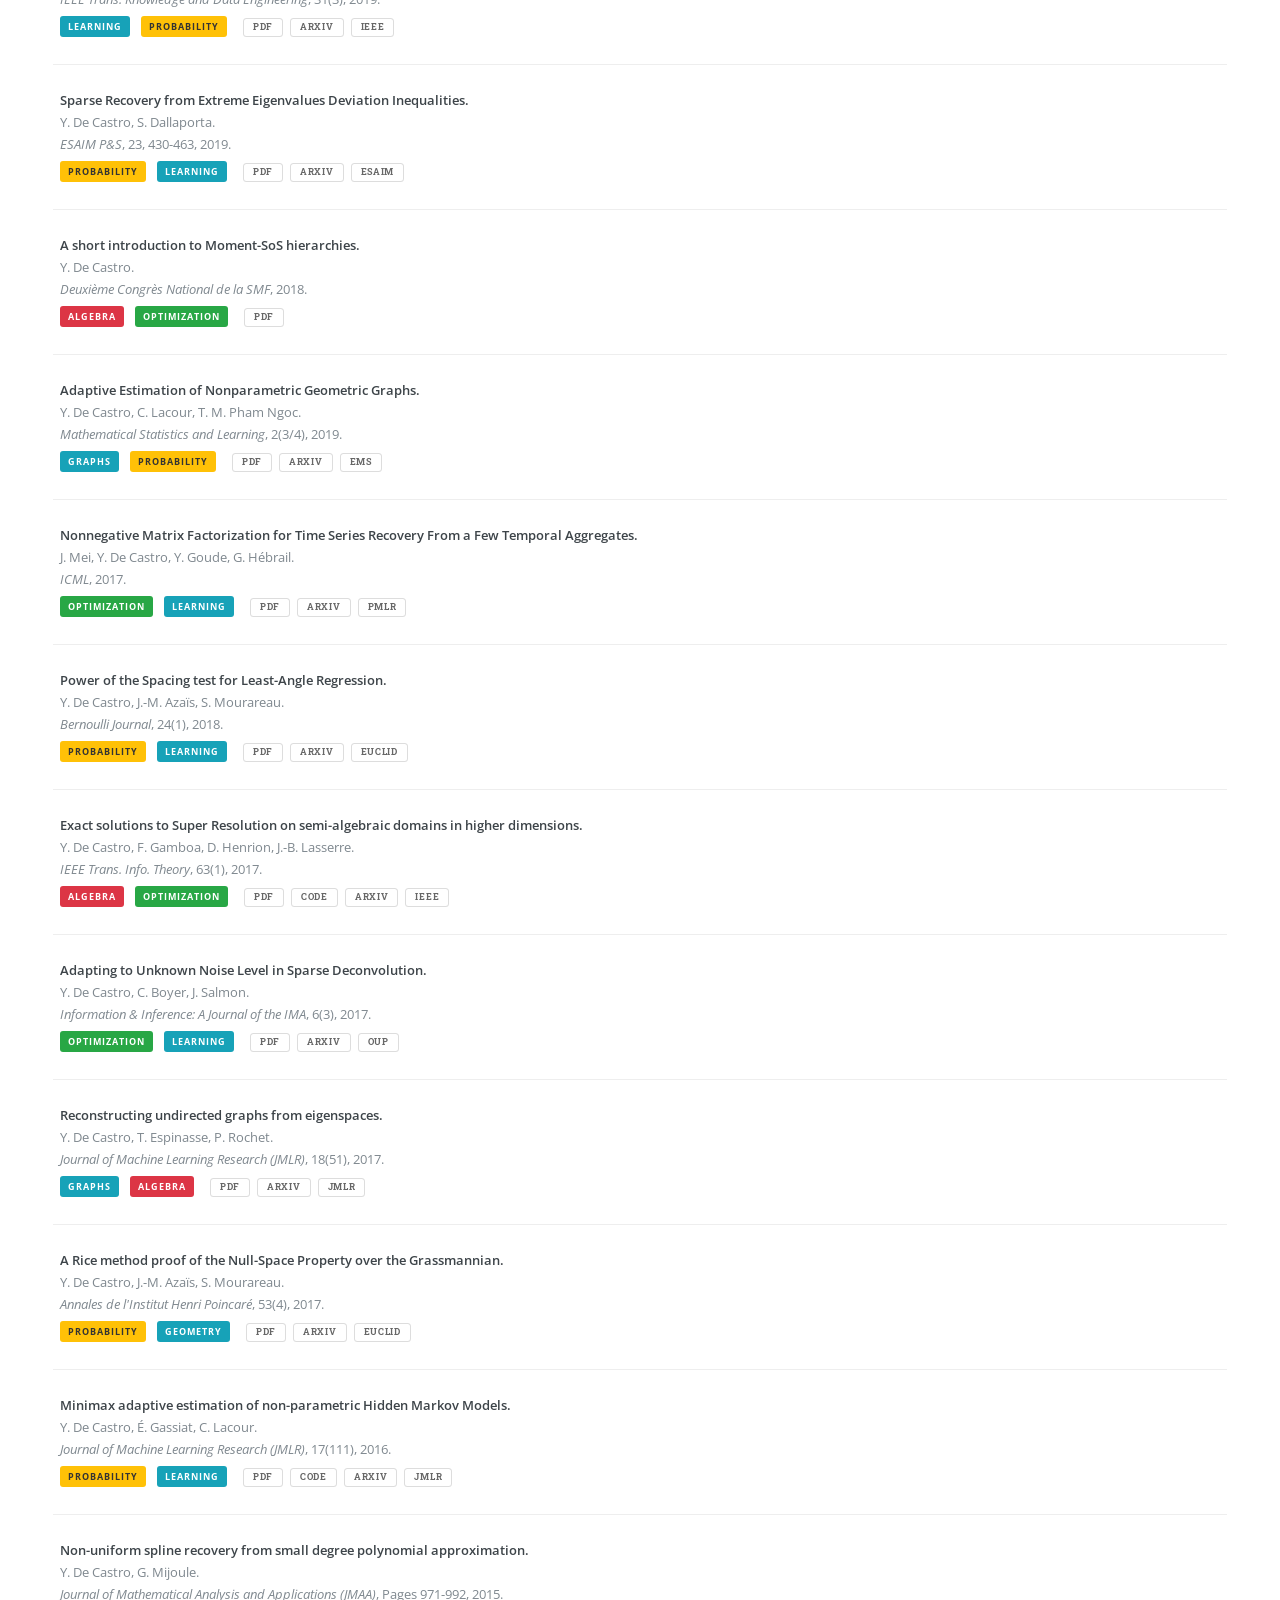
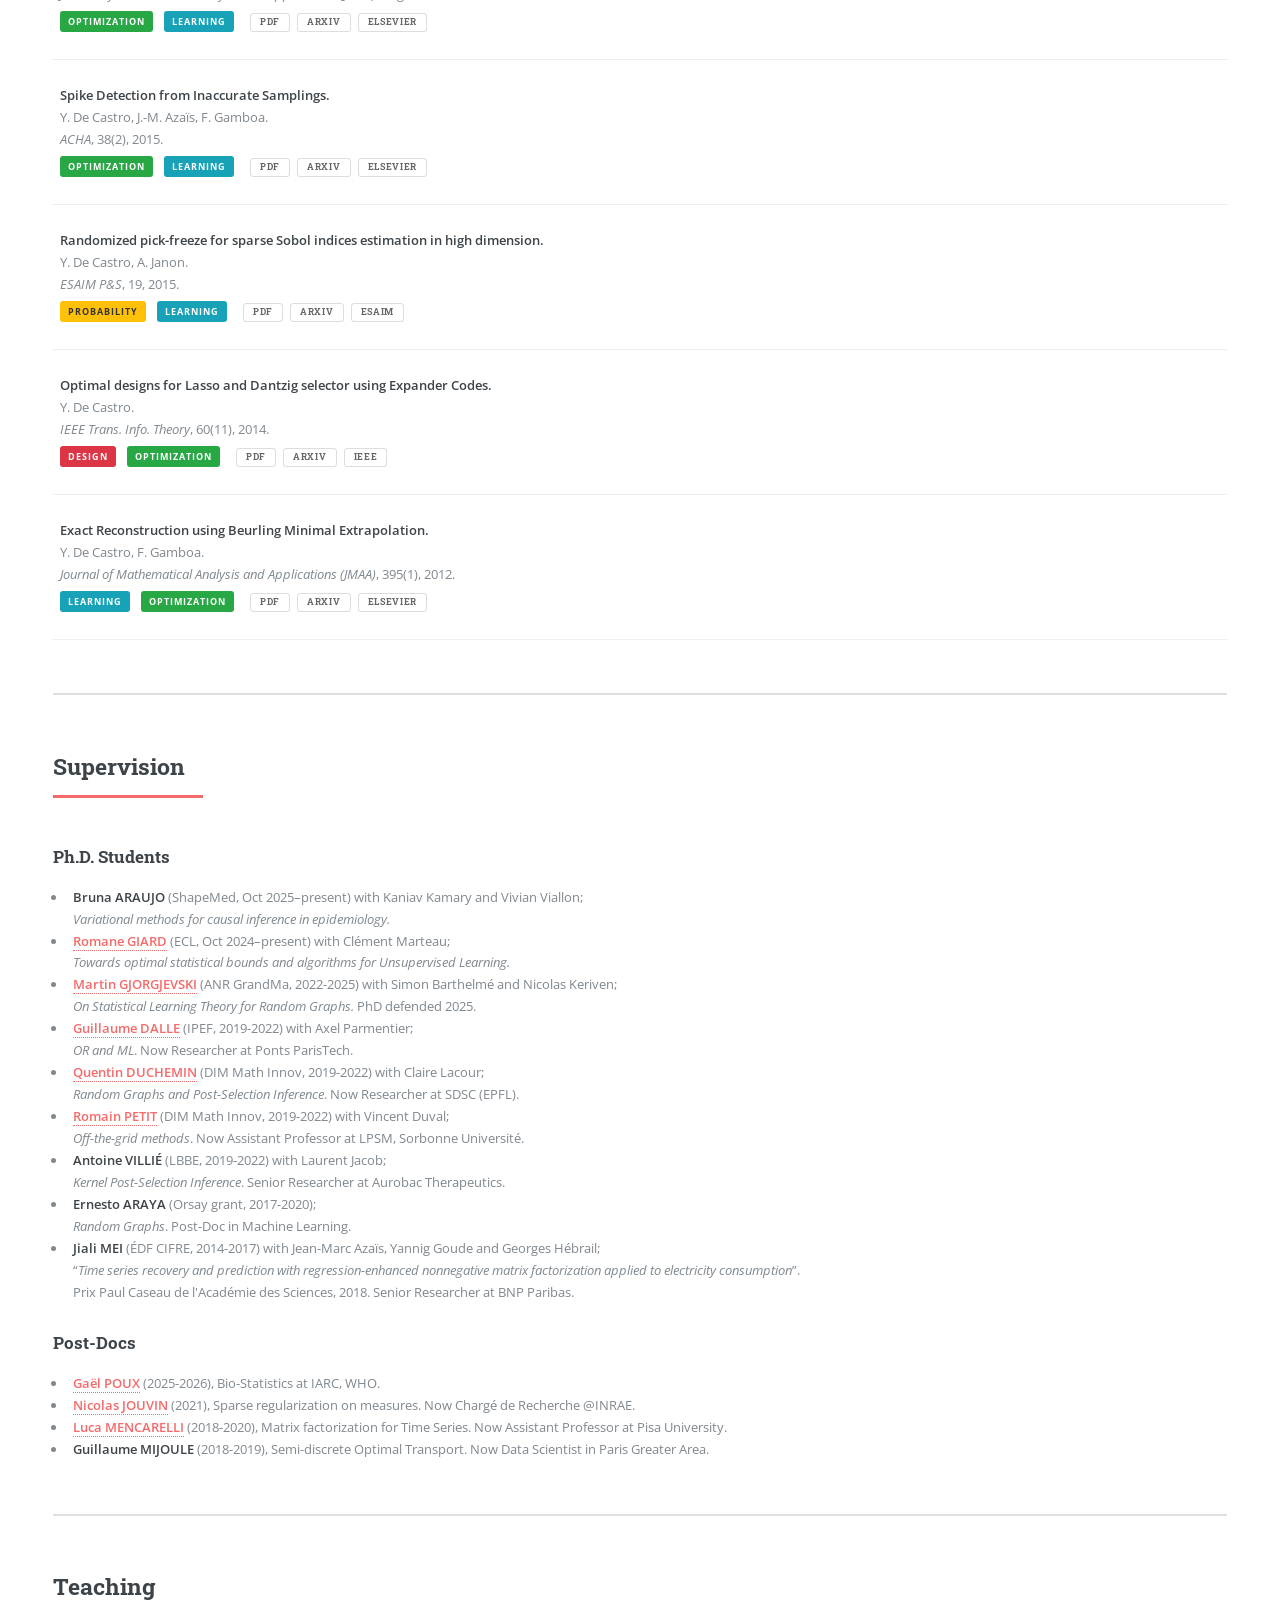
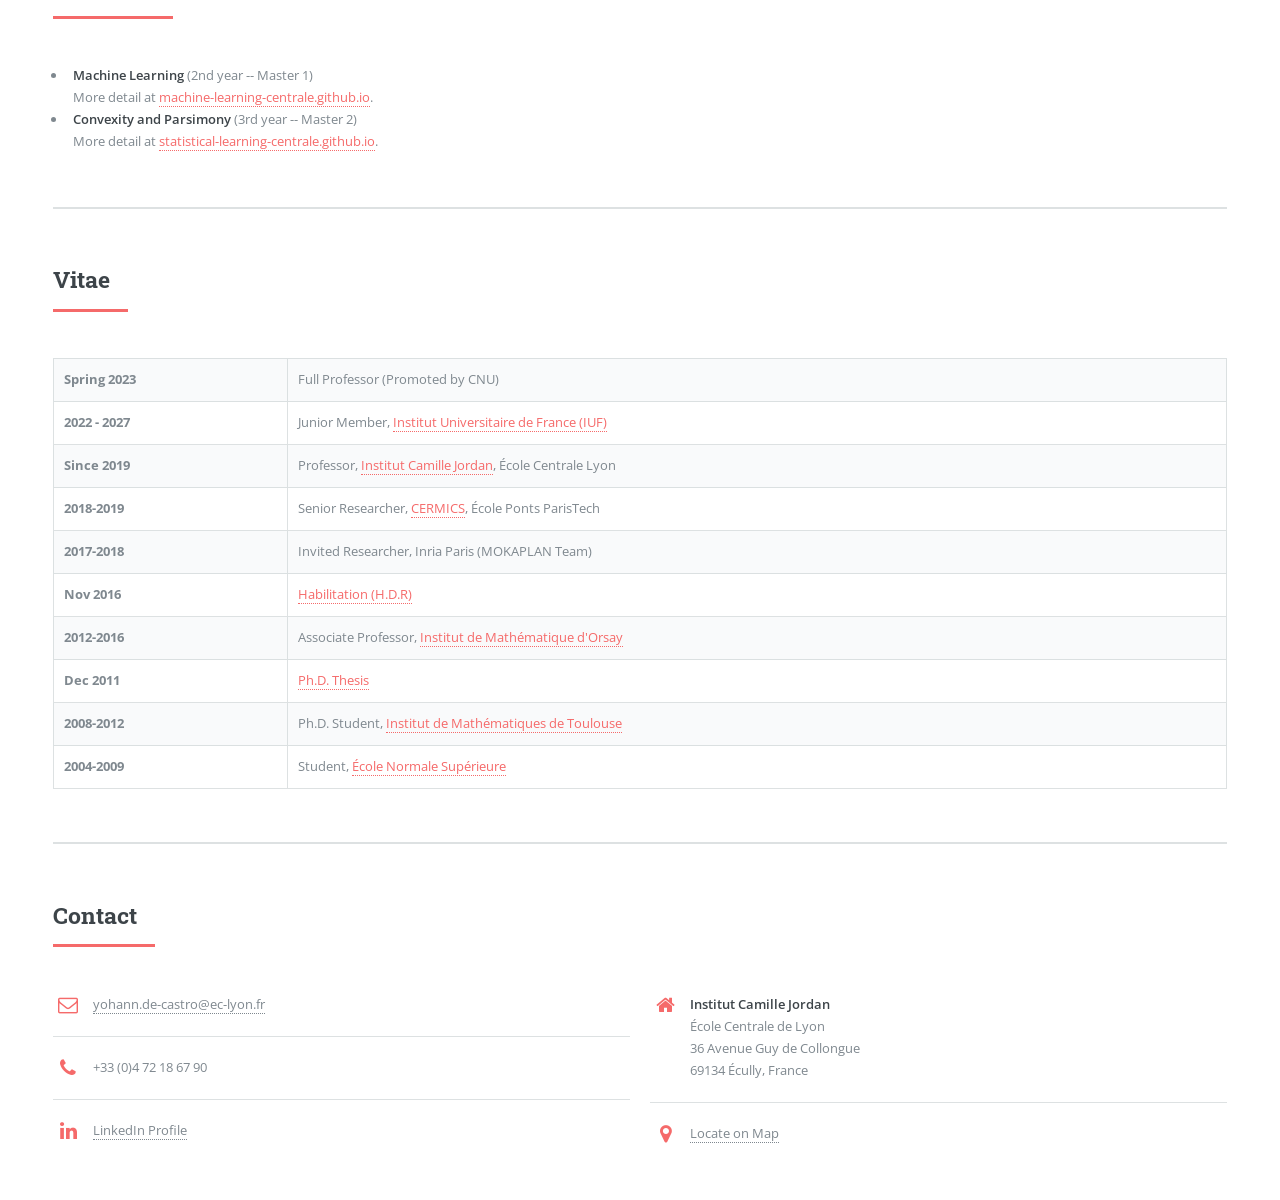
==== commit 956e2a34: "paper 51" ====
--- a/index.html
+++ b/index.html
@@ -245,6 +245,9 @@
 									<div class="content">
                                         <ul class="alt">
                                             <li>
+                                                <strong>[Nov 2026]</strong> New paper <a href="research/paper51.pdf">LaMe: a Joint Latent Mediation Framework for High-Dimensional Systems</a> with G. Poux-Médard, K. Kamary and V. Viallon, submitted to <em>Biometrics</em>. <a href="https://arxiv.org/abs/2611.18180" class="button small" target="_blank" rel="noopener">arXiv</a>
+                                            </li>
+                                            <li>
                                                 <strong>[Nov 2026]</strong> New paper <a href="research/paper50.pdf">Non-asymptotic First- and Second-Order Tail Brackets for the Kostlan–Shub–Smale Field and Spherical k-Spin Complexity</a> with J.-M. Azaïs and F. Dalmao, submitted. <a href="https://github.com/ydecastro/TENSOR-KSS" class="button small" target="_blank" rel="noopener">Code</a> <a href="https://arxiv.org/abs/2611.09459" class="button small" target="_blank" rel="noopener">arXiv</a>
                                             </li>
                                             <li>
@@ -255,9 +258,6 @@
                                             </li>
                                             <li>
                                                 <strong>[Sep 2026]</strong> New paper <a href="research/paper48.pdf">Fenchel-Young Duality Gaps: Certified Early Stopping for Regularized Inverse Problems</a> with P.-C. Aubin-Frankowski, under review. <a href="https://github.com/ydecastro/fenchel-young-gaps" class="button small" target="_blank" rel="noopener">Code</a> <a href="https://arxiv.org/abs/2609.17629" class="button small" target="_blank" rel="noopener">arXiv</a>
-                                            </li>
-                                            <li>
-                                                <strong>[Jul 2026]</strong> Paper <a href="research/paper42.pdf">Node Regression on Latent Position Random Graphs via Local Averaging</a> with M. Gjorgjevski, N. Keriven and S. Barthelmé published in the <em>Journal of Machine Learning Research (JMLR)</em>, 27(88), 1-49, 2026. <a href="https://arxiv.org/abs/2410.21987" class="button small" target="_blank" rel="noopener">arXiv</a> <a href="https://www.jmlr.org/papers/v27/24-1819.html" class="button small" target="_blank" rel="noopener">JMLR</a>
                                             </li>
                                             <li>
                                                 <strong>[Jun 2026]</strong> New book <a href="research/book1.pdf">Geometry of level sets of random fields: Kac-Rice formulas, Hermite expansions and applications</a> with D. Armentano, J.-M. Azaïs, F. Dalmao, C. Delmas, J. R. León and E. Mordecki, published by <em>Springer</em>. <a href="research/book1.pdf" class="button small">PDF</a> <a href="https://link.springer.com/book/9783032291431" class="button small" target="_blank" rel="noopener">Springer</a>
@@ -334,6 +334,18 @@
                                 </div>
 
                                 <ul class="pub-list" style="list-style: none; padding-left: 0;">
+
+                                    <li class="filter-div geom">
+                                        <div class="pub-item">
+                                            <strong>LaMe: a Joint Latent Mediation Framework for High-Dimensional Systems.</strong><br>
+                                            G. Poux-Médard, K. Kamary, Y. De Castro, V. Viallon.<br>
+                                            <em>Submitted</em>, 2026.<br>
+                                            <span class="tag tag-geom">Learning</span>
+                                            <span class="tag tag-geom">Graphs</span>
+                                            <a href="research/paper51.pdf" class="button small">PDF</a>
+                                            <a href="https://arxiv.org/abs/2611.18180" class="button small" target="_blank" rel="noopener">arXiv</a>
+                                        </div>
+                                    </li>
 
                                     <li class="filter-div prob">
                                         <div class="pub-item">
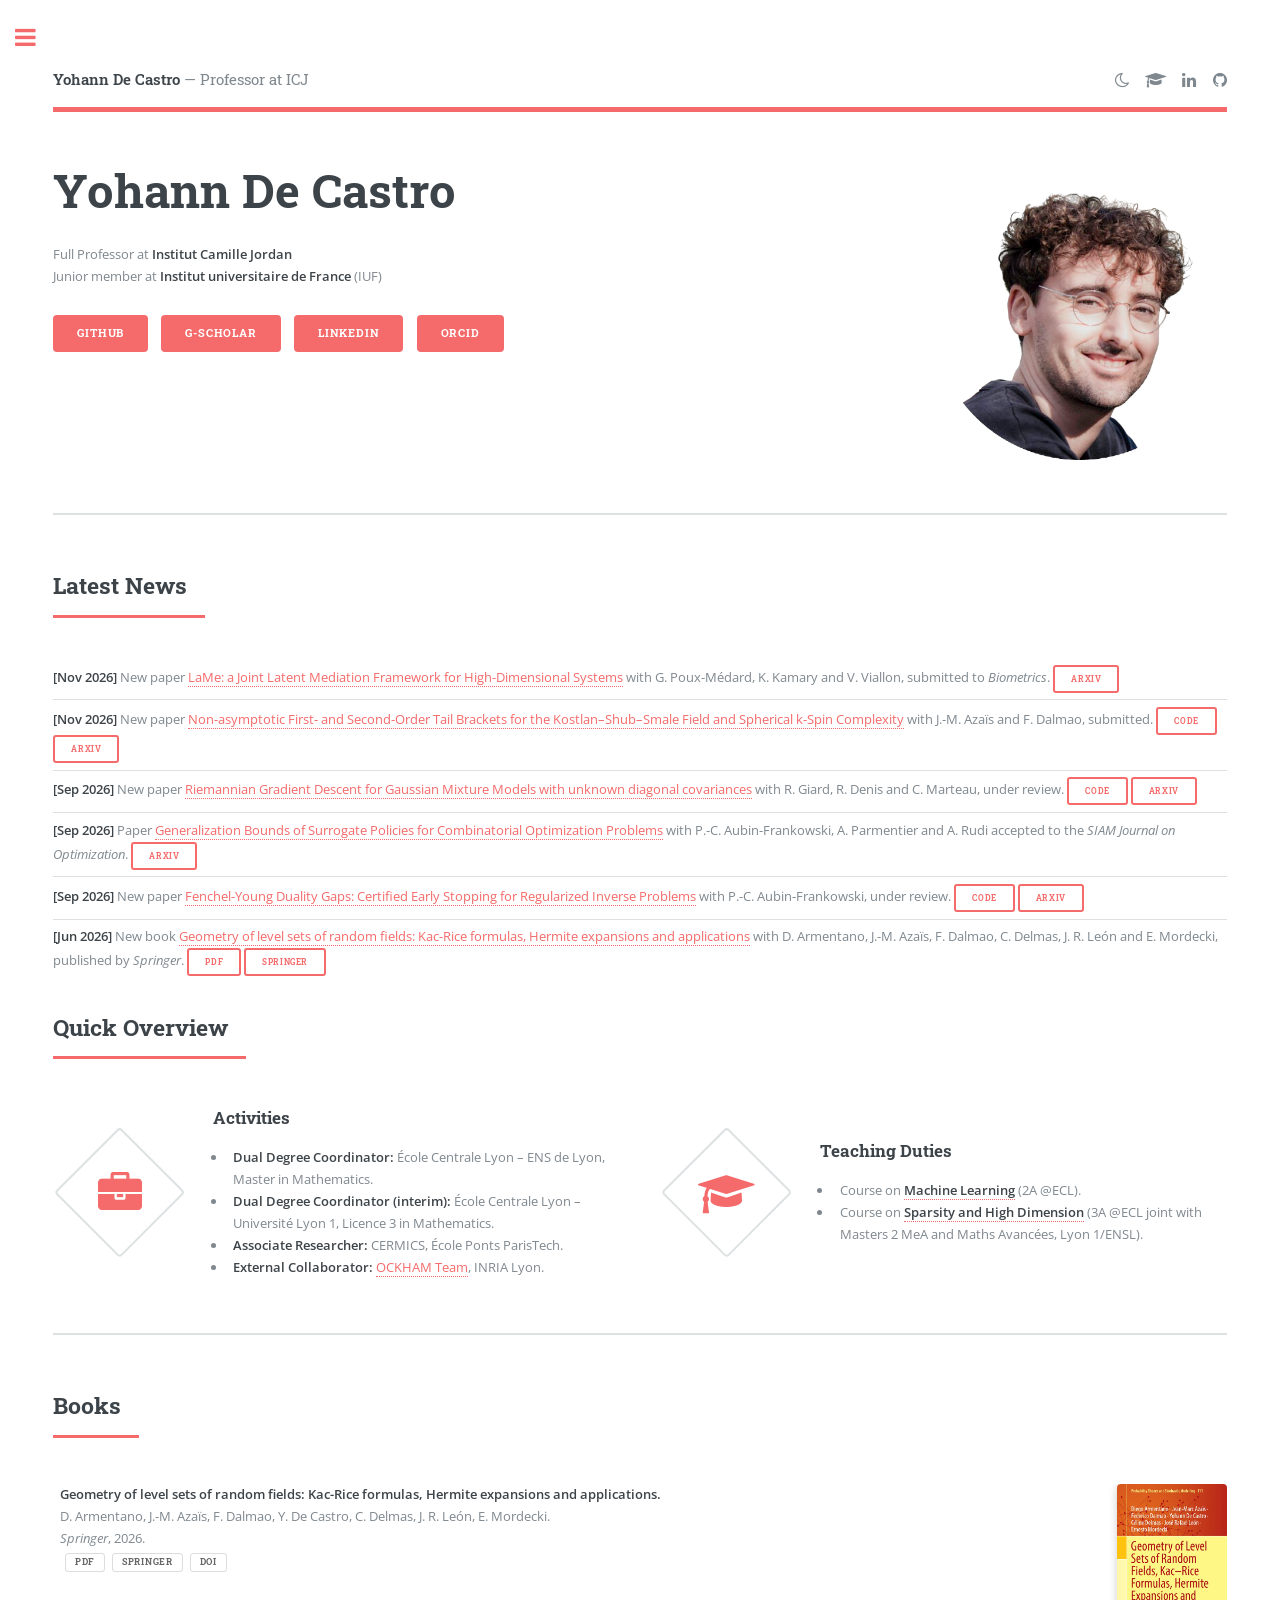
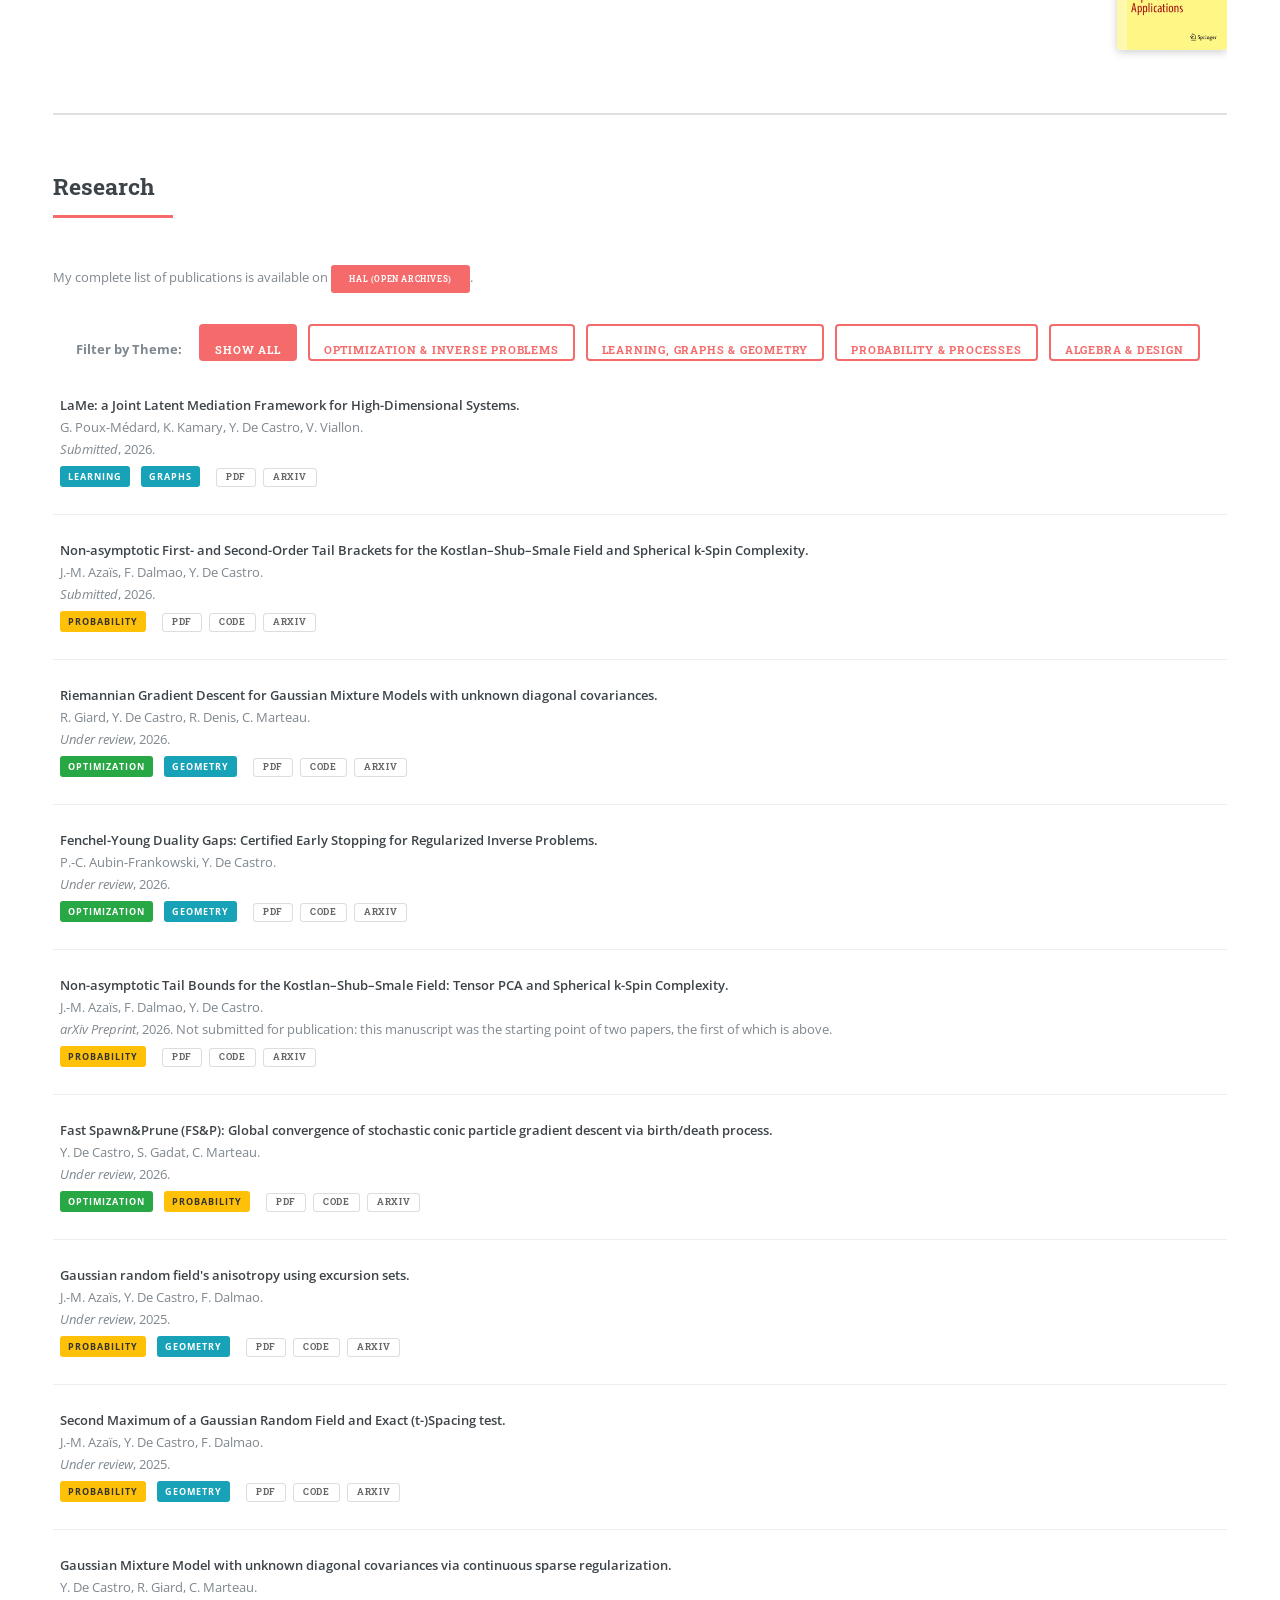
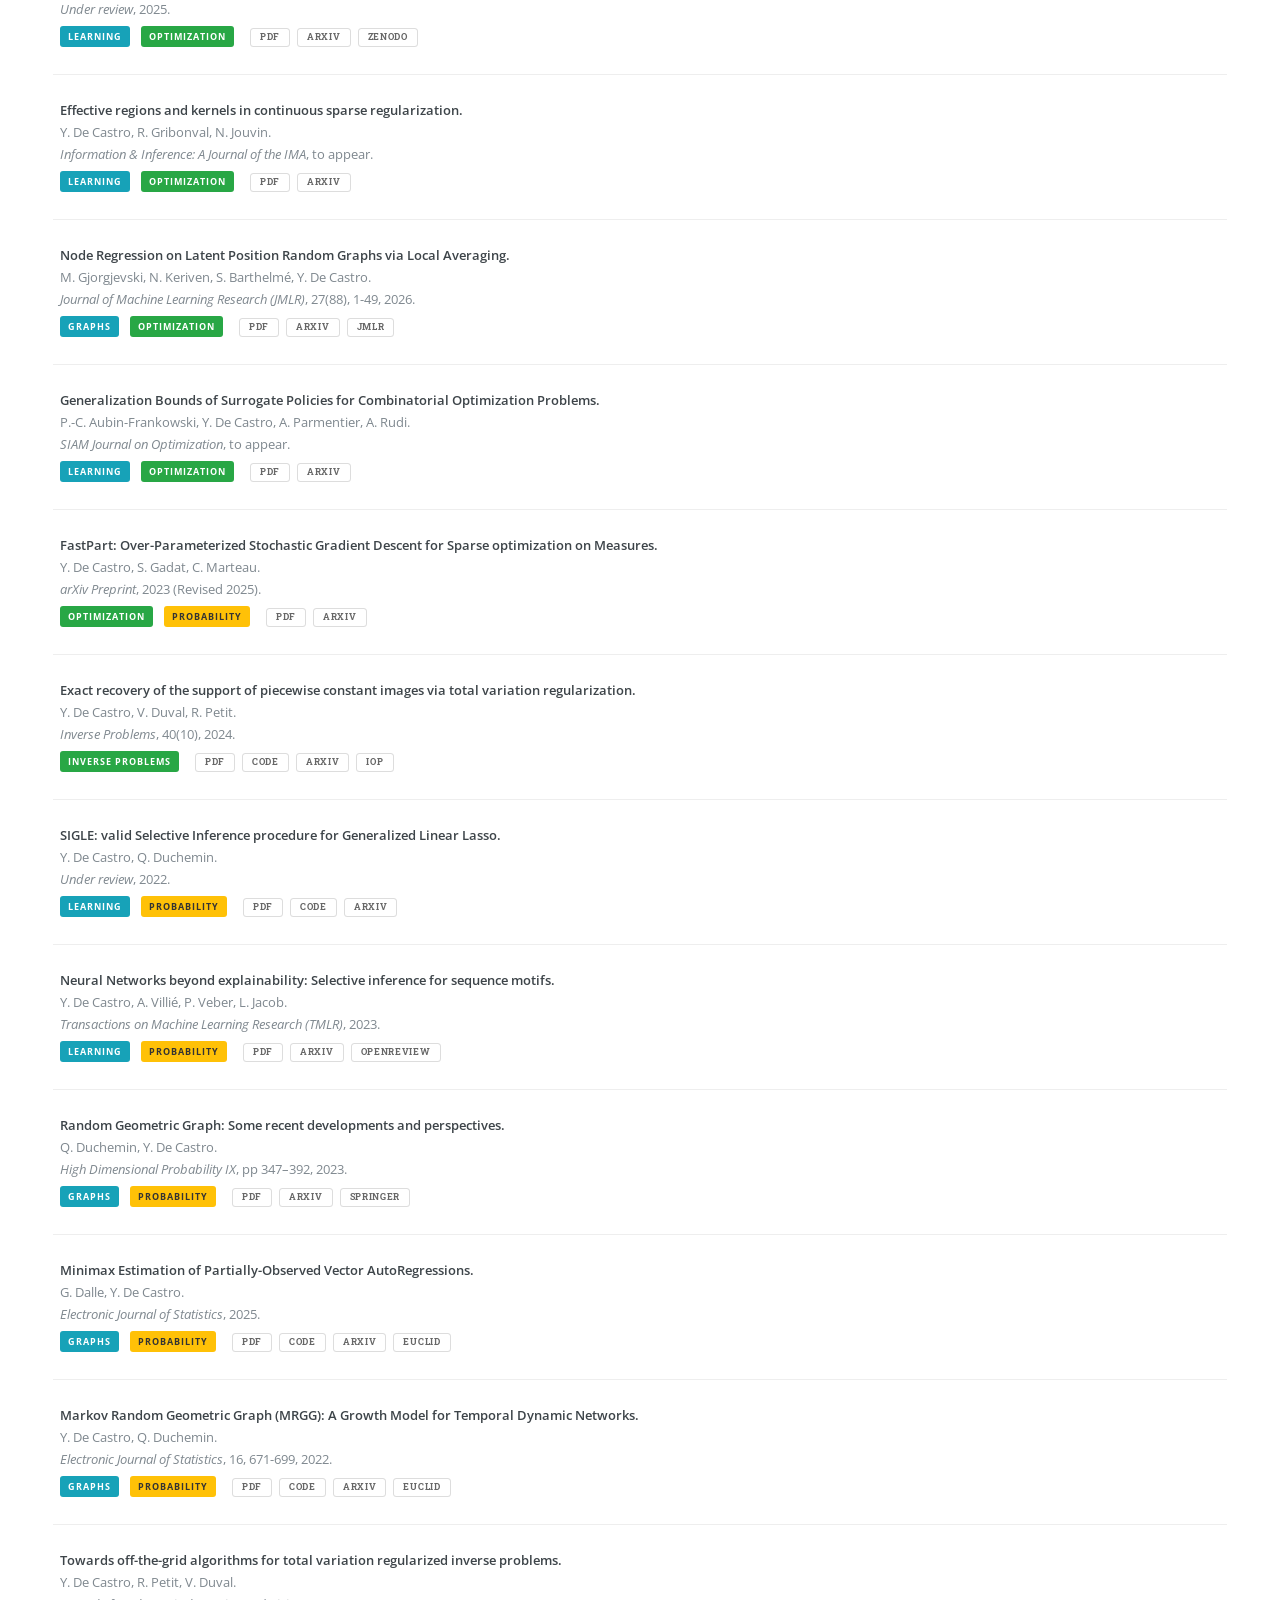
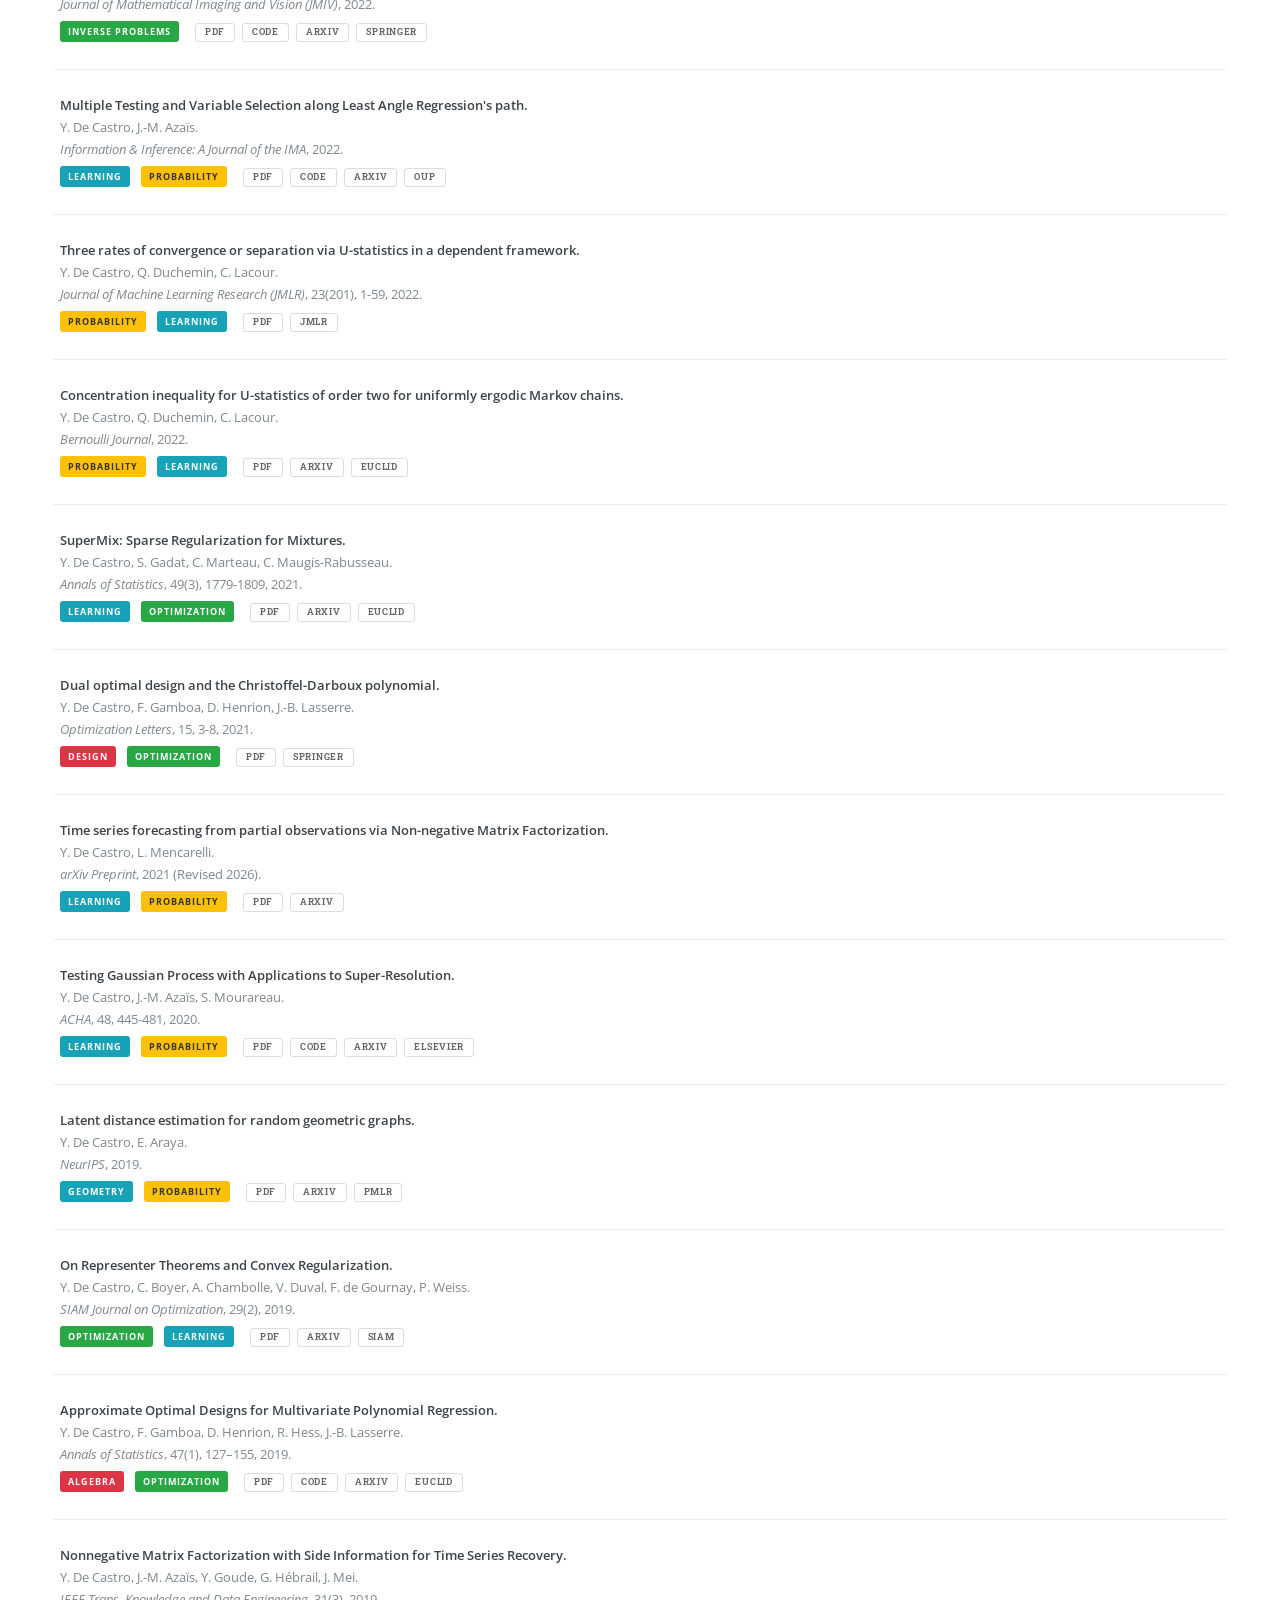
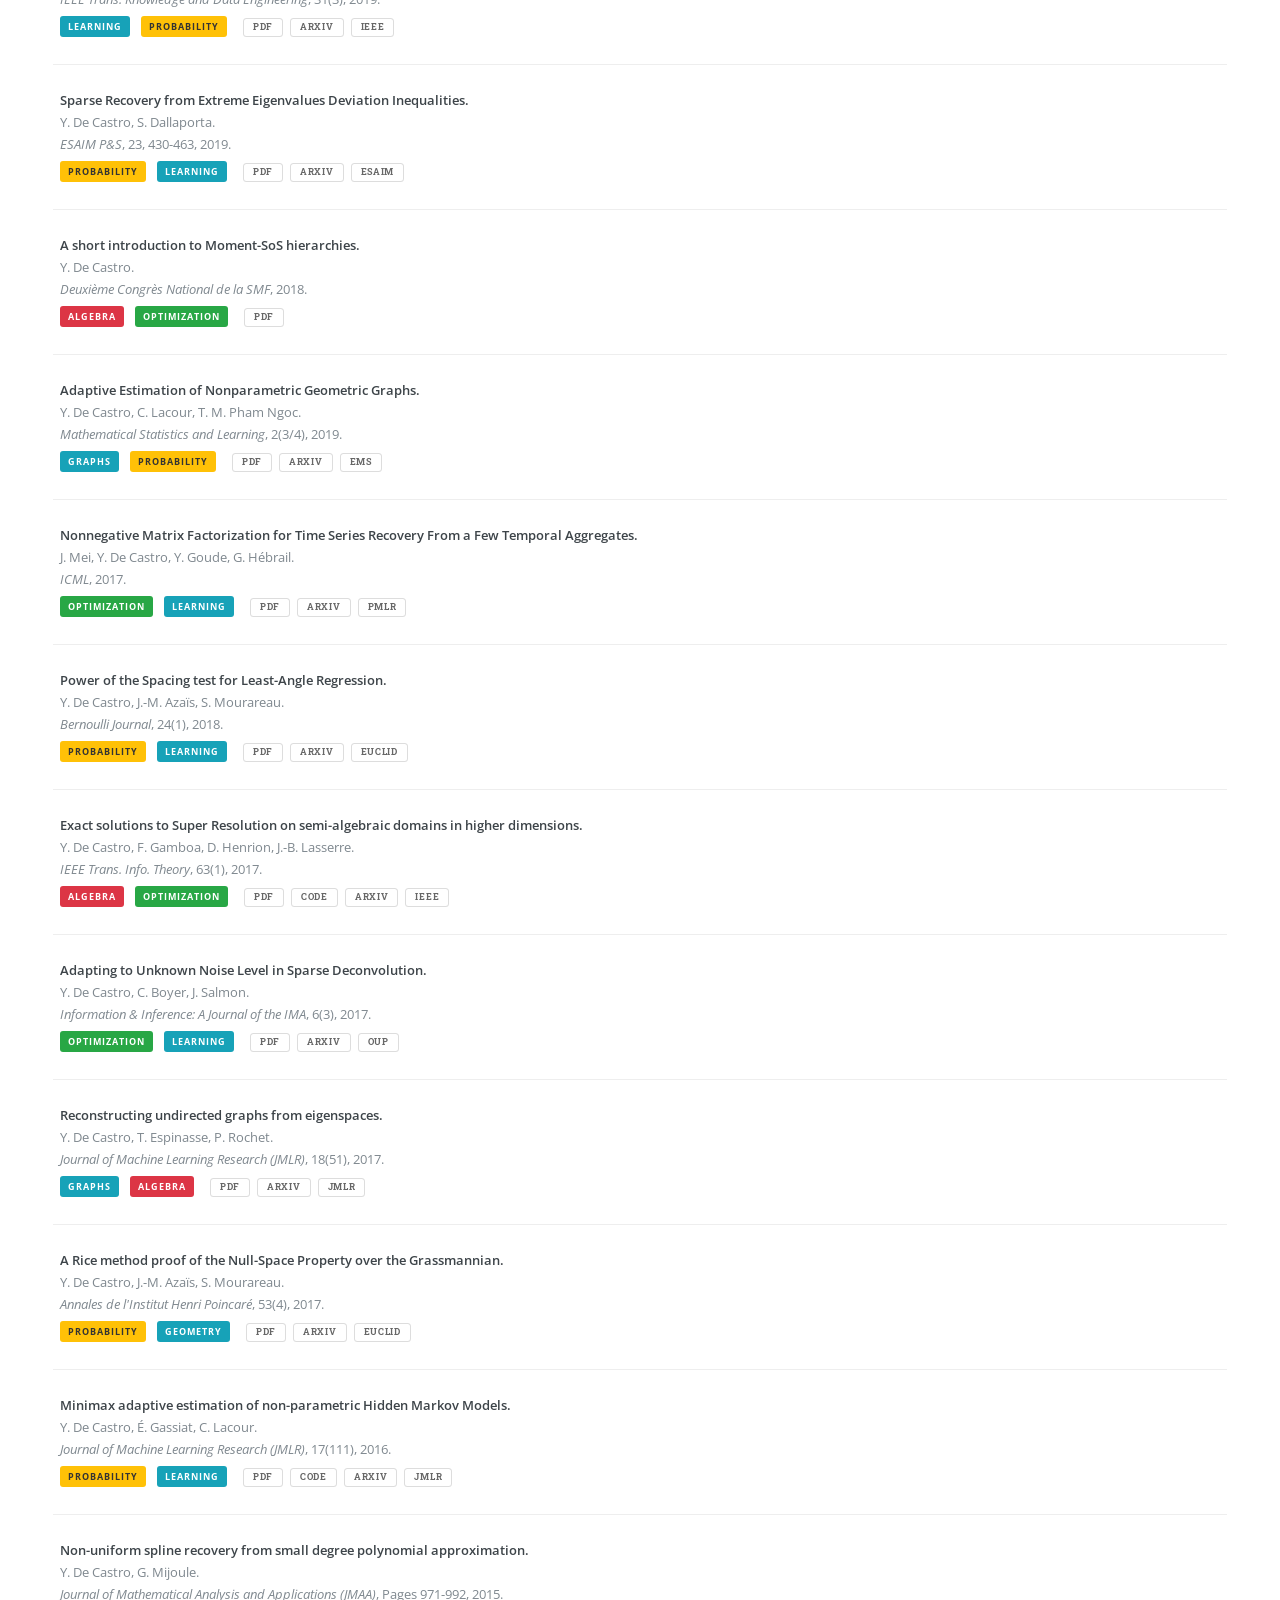
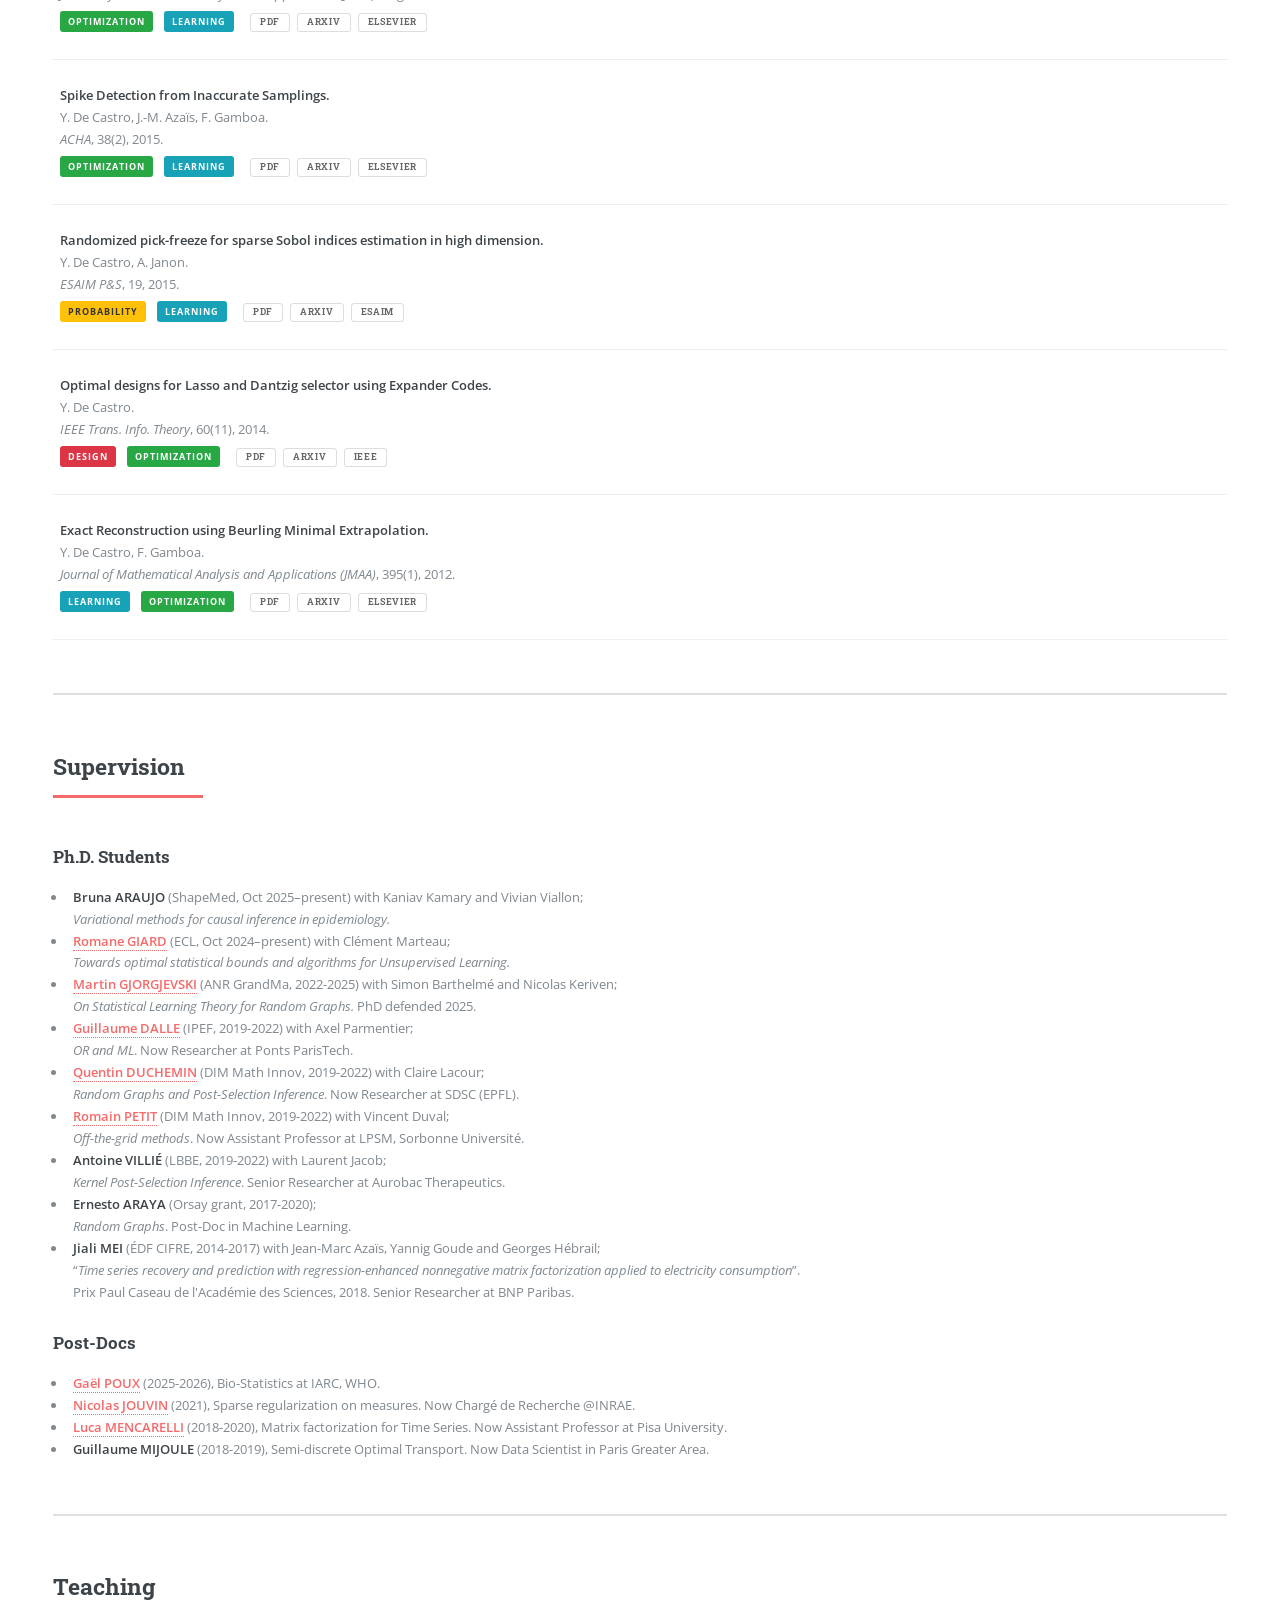
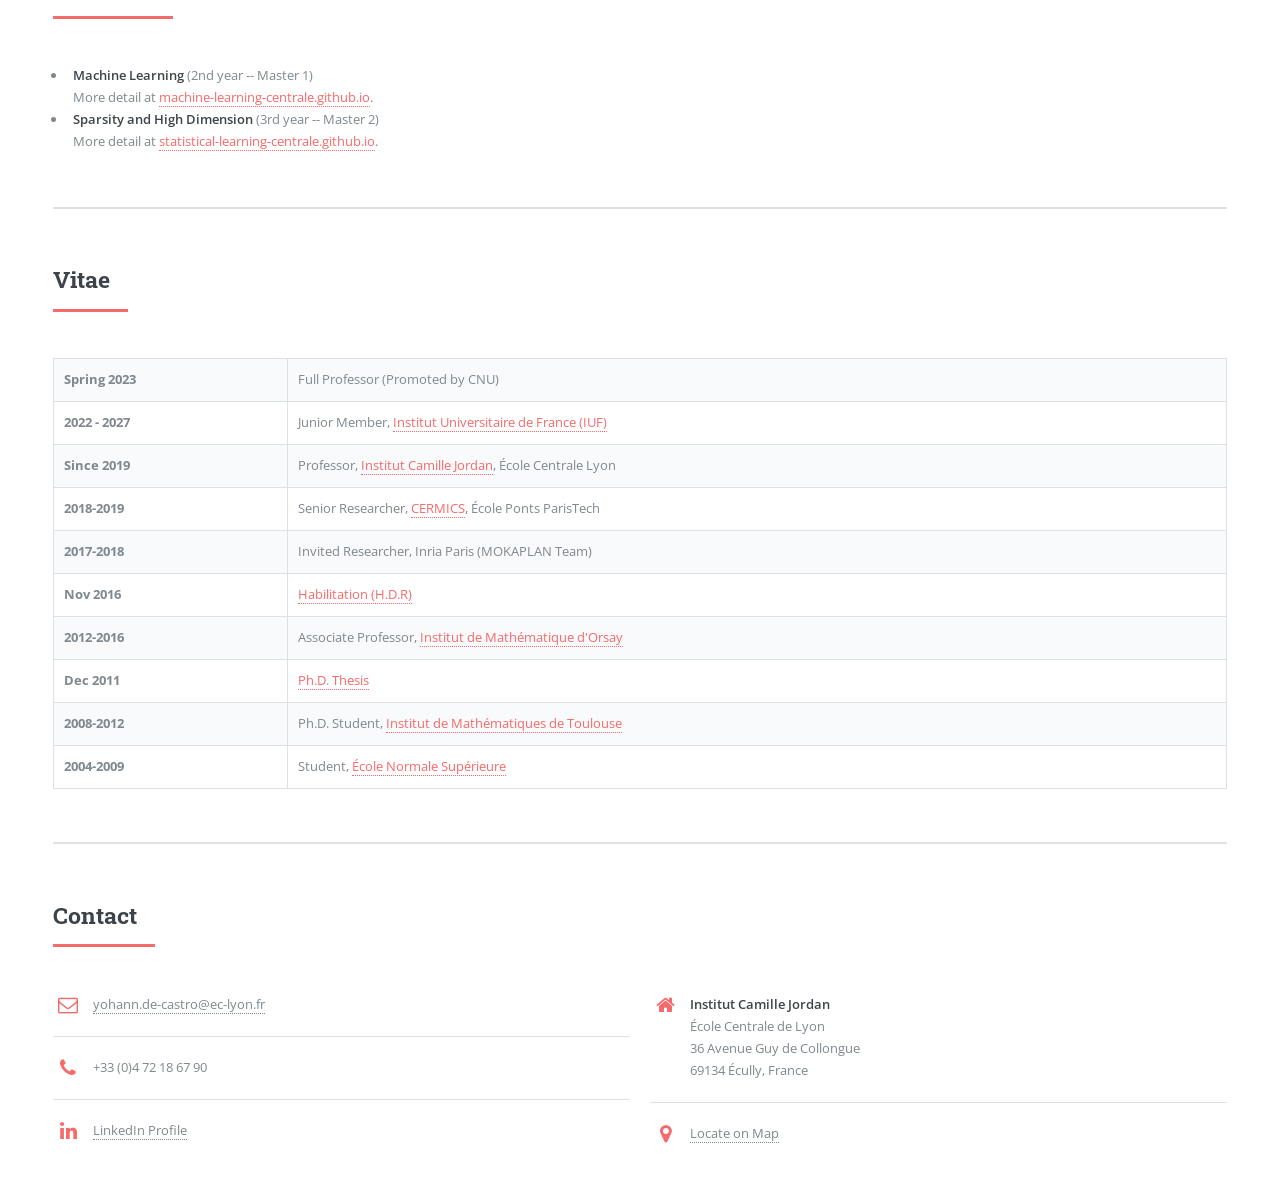
==== commit a1289cea: "Update index.html" ====
--- a/index.html
+++ b/index.html
@@ -274,8 +274,8 @@
 											<div class="content">
 												<h3>Activities</h3>
 												<ul style="margin-bottom: 0;">
-													<li><strong>Head of Site:</strong> Elected head of the École Centrale Lyon site of the Camille Jordan Institute.</li>
-                                                    <li><strong>Board Member:</strong> Statutory member of the ICJ laboratory council and the ECL management committee.</li>
+													<li><strong>Dual Degree Coordinator:</strong> École Centrale Lyon – ENS de Lyon, Master in Mathematics.</li>
+													<li><strong>Dual Degree Coordinator (interim):</strong> École Centrale Lyon – Université Lyon 1, Licence 3 in Mathematics.</li>
 													<li><strong>Associate Researcher:</strong> CERMICS, École Ponts ParisTech.</li>
 													<li><strong>External Collaborator:</strong> <a href="https://team.inria.fr/ockham/team-members/" target="_blank" rel="noopener">OCKHAM Team</a>, INRIA Lyon.</li>
 												</ul>
@@ -286,8 +286,8 @@
 											<div class="content">
 												<h3>Teaching Duties</h3>
 												<ul style="margin-bottom: 0;">
-													<li>Course on <strong>Machine Learning</strong> (2A @ECL).</li>
-													<li>Course on <strong>Convexity and Parsimony</strong> (3A @ECL joint with Masters 2 MeA and Maths Avancées, Lyon 1/ENSL).</li>
+													<li>Course on <a href="https://machine-learning-centrale.github.io/" target="_blank" rel="noopener"><strong>Machine Learning</strong></a> (2A @ECL).</li>
+													<li>Course on <a href="https://statistical-learning-centrale.github.io/" target="_blank" rel="noopener"><strong>Sparsity and High Dimension</strong></a> (3A @ECL joint with Masters 2 MeA and Maths Avancées, Lyon 1/ENSL).</li>
 												</ul>
 											</div>
 										</article>
@@ -1040,7 +1040,7 @@
 											<b>Machine Learning</b> (2nd year -- Master 1) <br> More detail at <a href="https://machine-learning-centrale.github.io" target="_blank" rel="noopener">machine-learning-centrale.github.io</a>.
 										</li>
 										<li>
-											<b>Convexity and Parsimony</b> (3rd year -- Master 2) <br> More detail at <a href="https://statistical-learning-centrale.github.io" target="_blank" rel="noopener">statistical-learning-centrale.github.io</a>.
+											<b>Sparsity and High Dimension</b> (3rd year -- Master 2) <br> More detail at <a href="https://statistical-learning-centrale.github.io" target="_blank" rel="noopener">statistical-learning-centrale.github.io</a>.
 										</li>
 									</ul>
 								</section>
